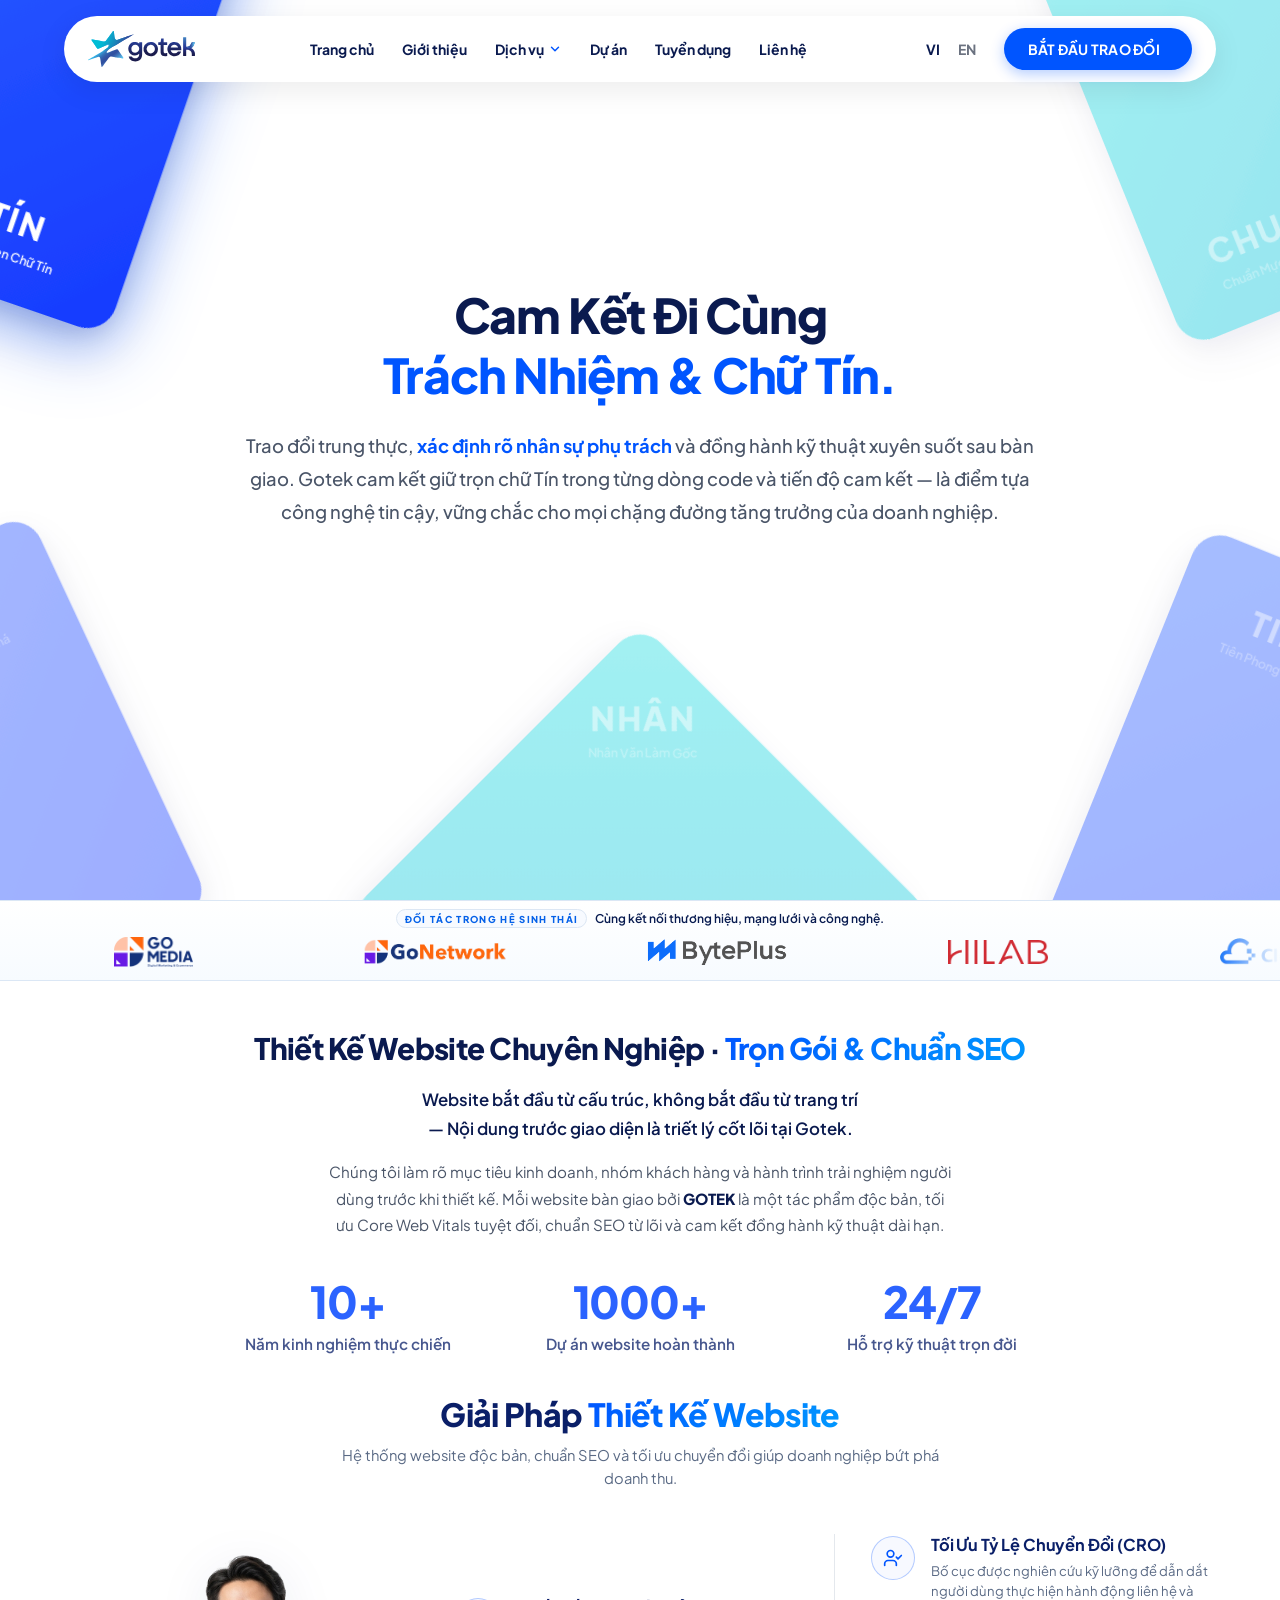
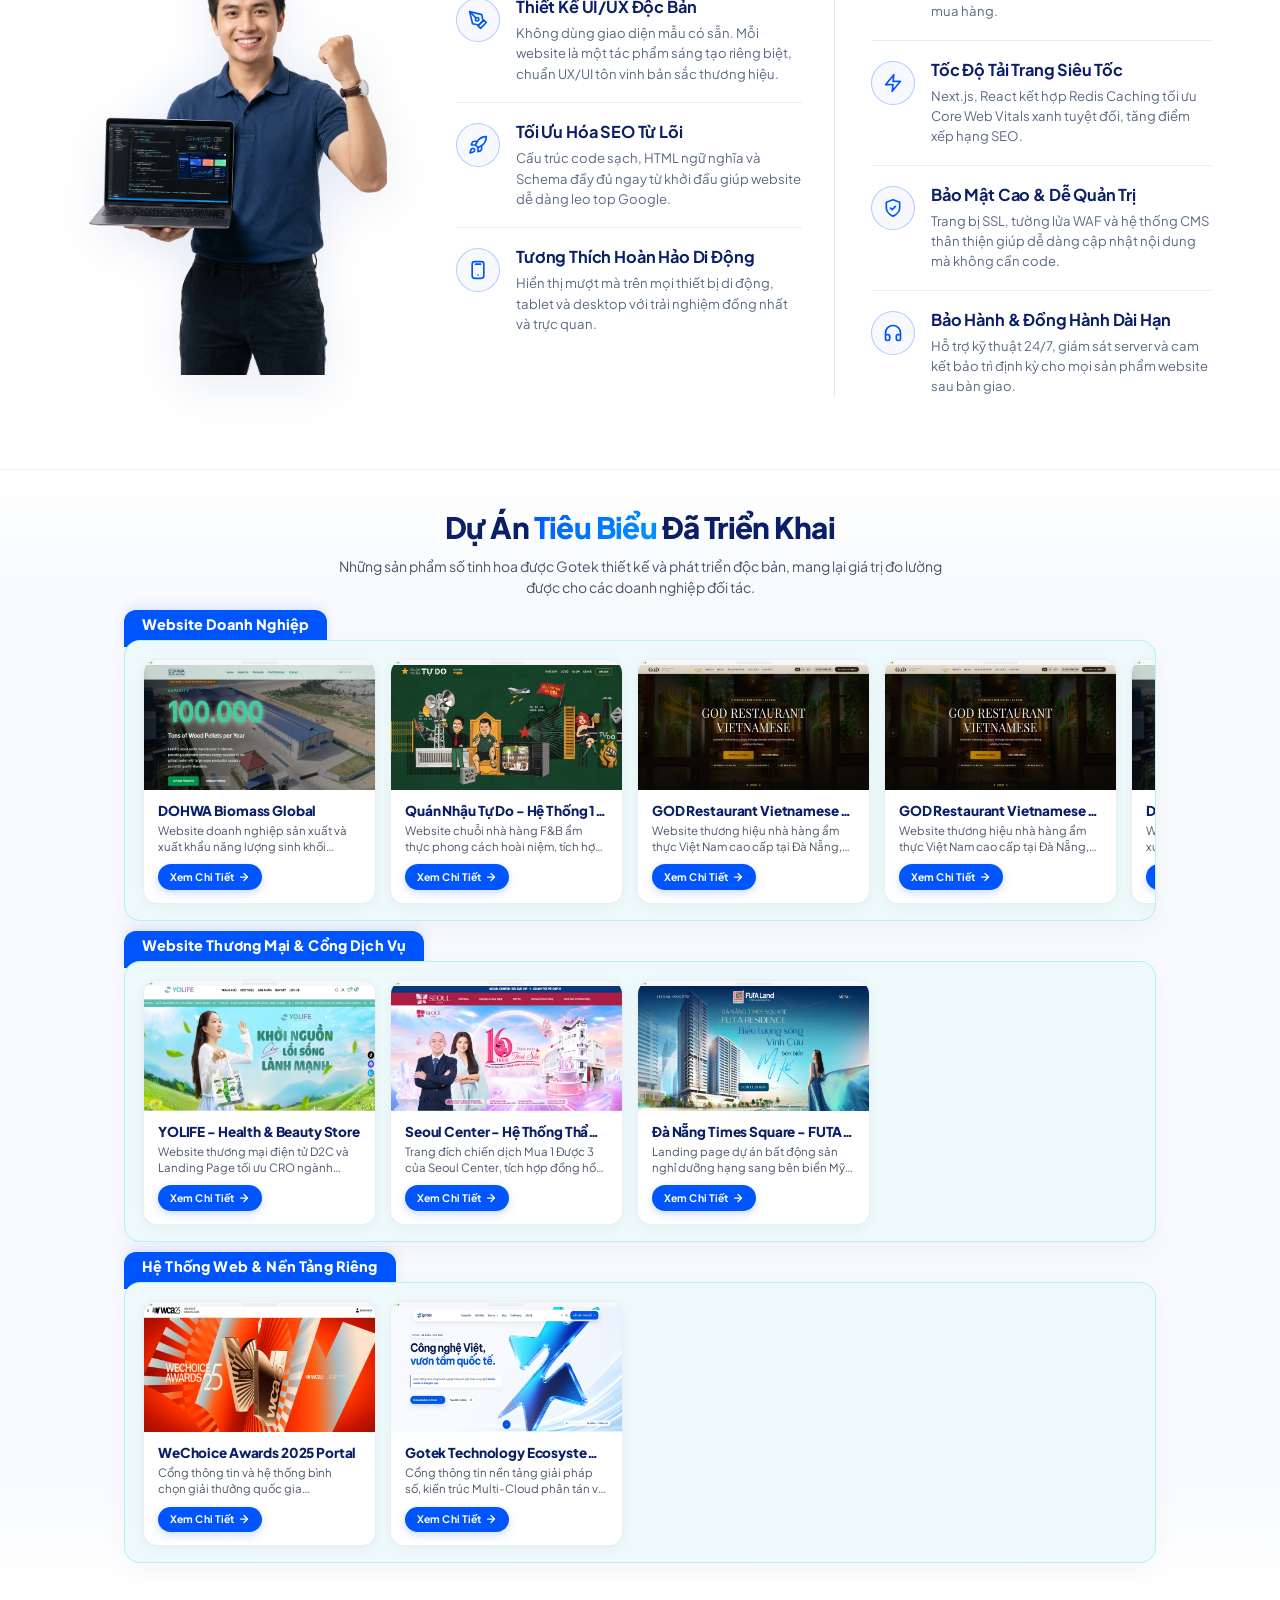
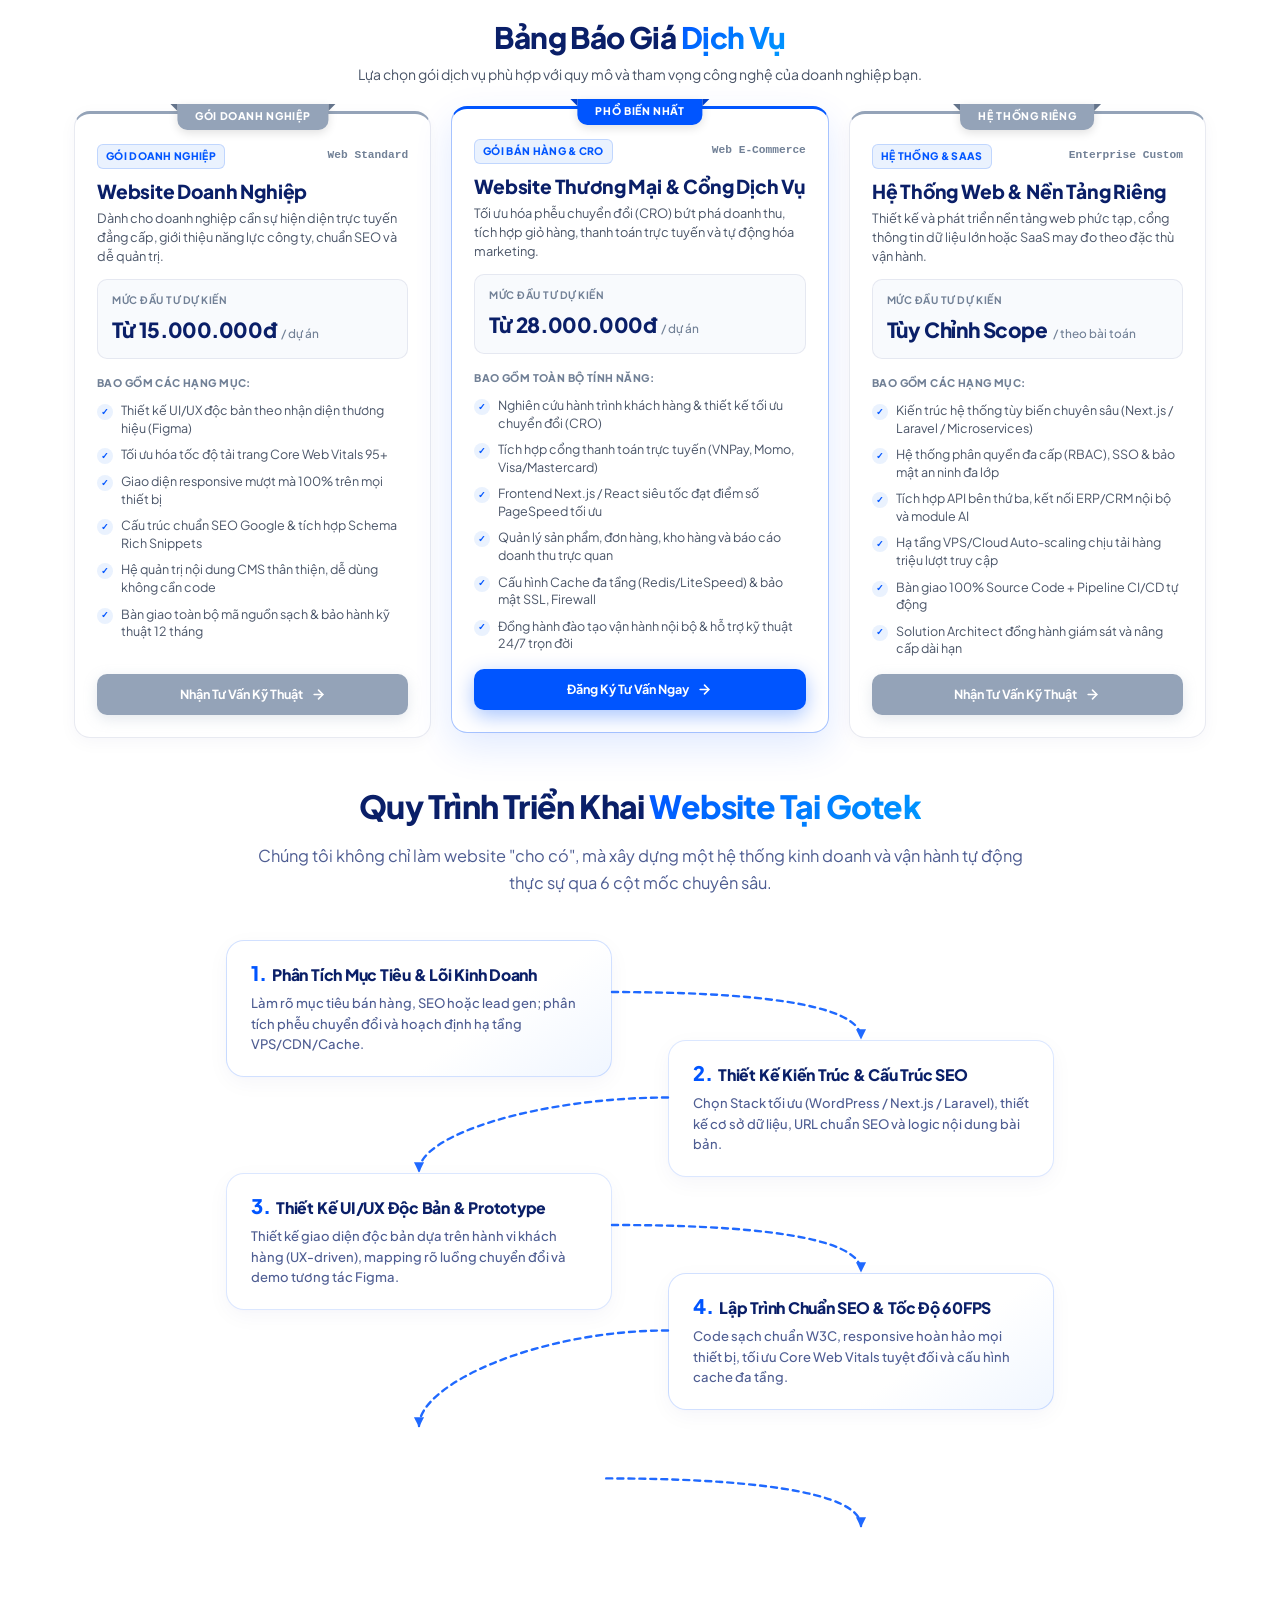
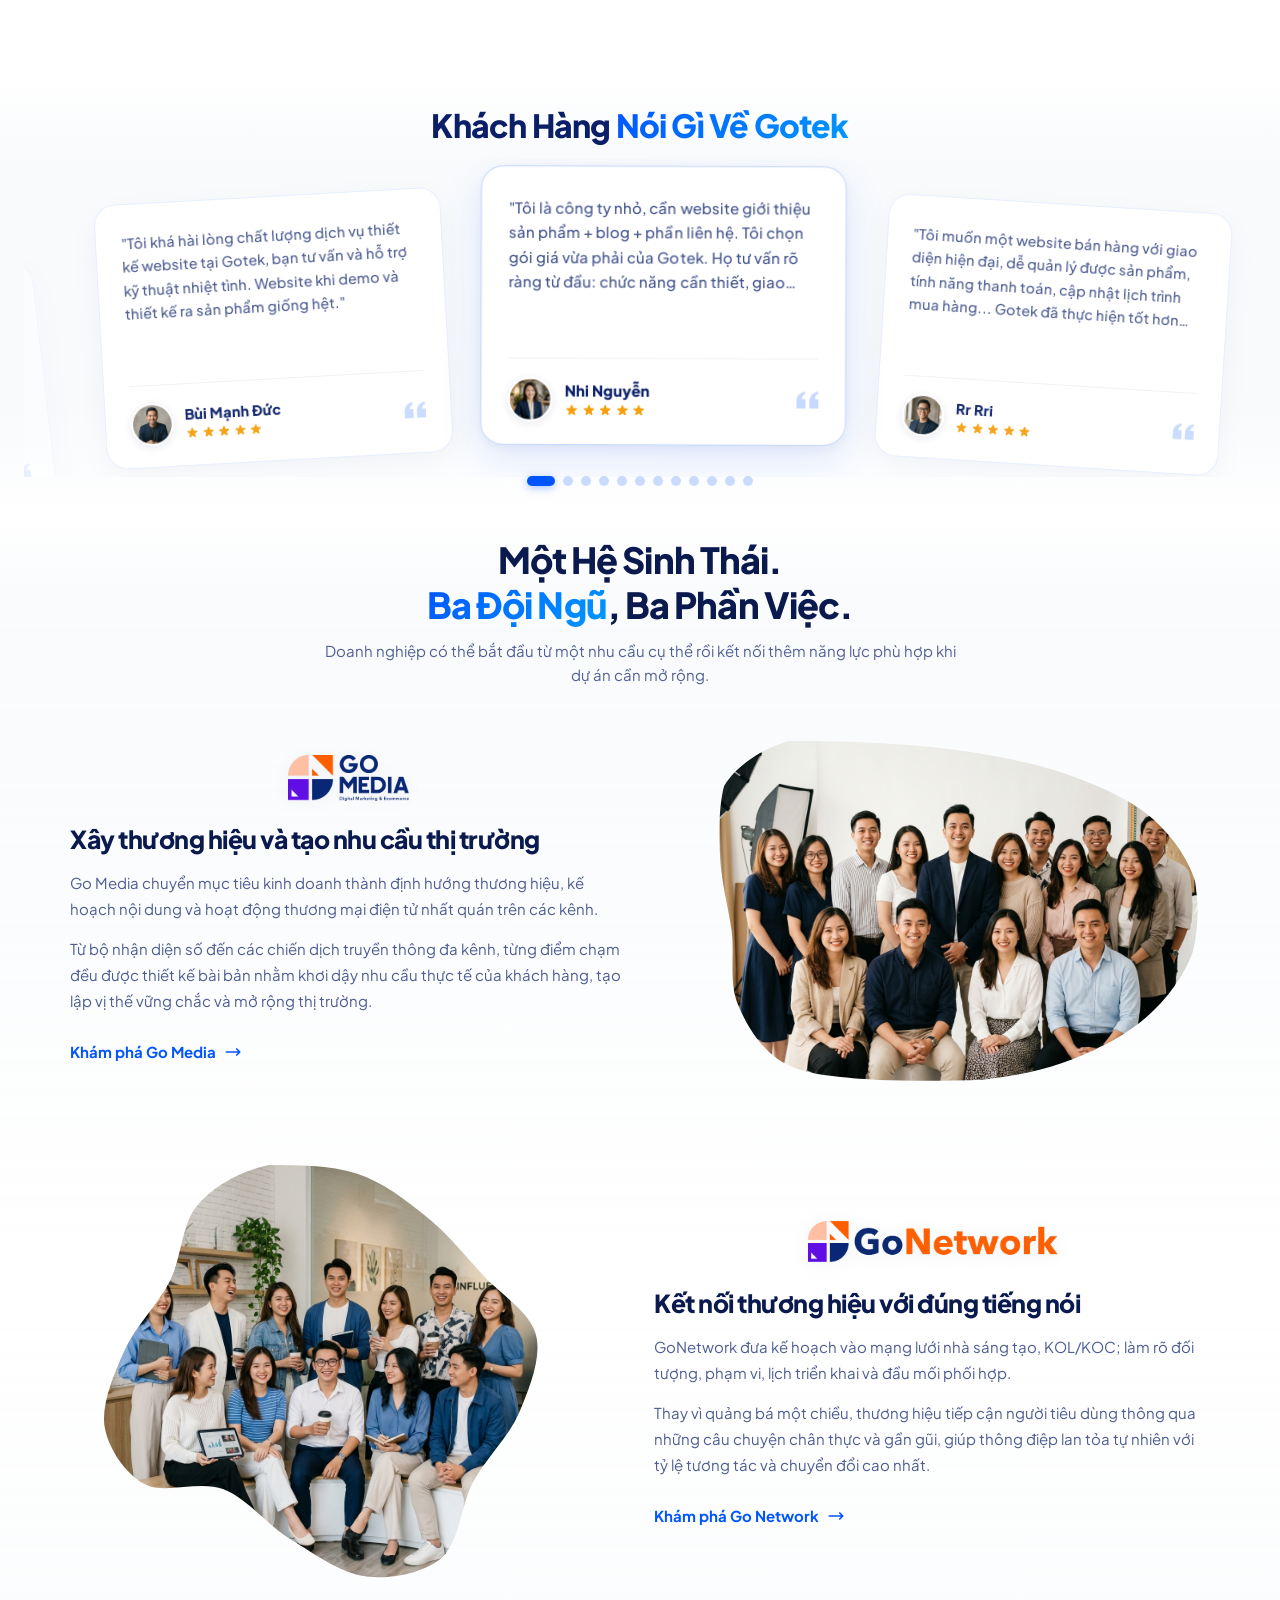
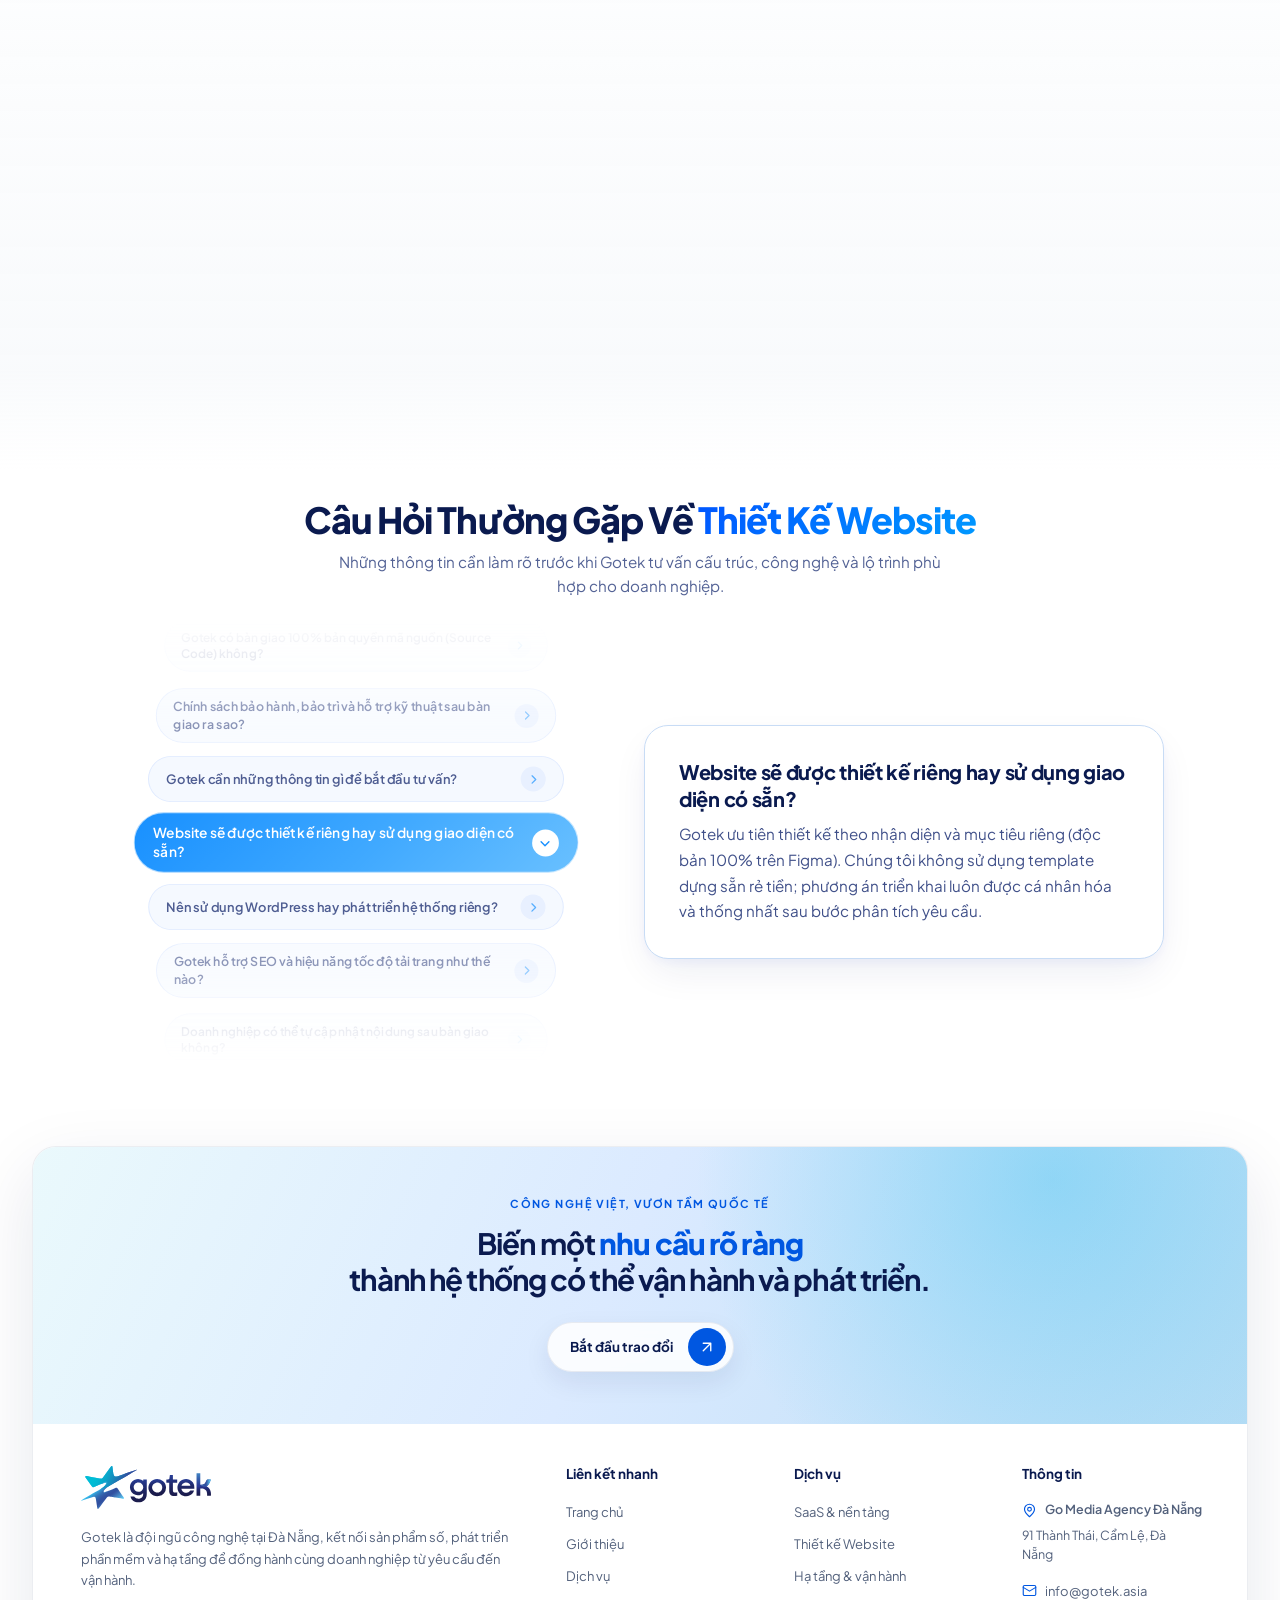
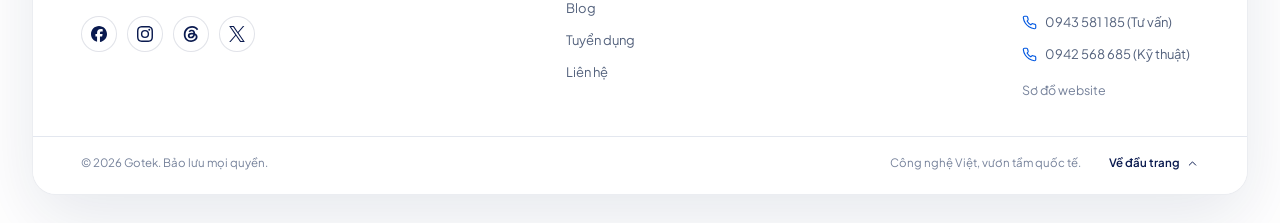
==== index.html @ 7c904921 "Thu hep khoang cach trang giua section About (Metrics) va section Giai phap thiet ke website" ====
<!DOCTYPE html>
<html lang="vi">

<head>
  <meta charset="UTF-8" />
  <meta name="viewport" content="width=device-width, initial-scale=1.0" />
  <title>Thiết kế website chuyên nghiệp, chuẩn SEO | Gotek</title>
  <meta name="description"
    content="Gotek thiết kế website theo mục tiêu kinh doanh, tối ưu trải nghiệm, hiệu năng, SEO và khả năng vận hành lâu dài cho doanh nghiệp." />
  <link rel="icon" type="image/png" href="assets/images/logo.png" />

  <!-- Google Fonts: Plus Jakarta Sans -->
  <link rel="preconnect" href="https://fonts.googleapis.com" />
  <link rel="preconnect" href="https://fonts.gstatic.com" crossorigin />
  <link href="https://fonts.googleapis.com/css2?family=Plus+Jakarta+Sans:wght@300;400;500;600;700;800;900&display=swap"
    rel="stylesheet" />

  <!-- Stylesheets (Pure Vanilla CSS) -->
  <link rel="stylesheet" href="css/style.css?v=84" />
  <link rel="stylesheet" href="css/footer.css?v=22" />

  <!-- GSAP Core (Tương tự landing_page_gotek) -->
  <script src="https://cdnjs.cloudflare.com/ajax/libs/gsap/3.12.5/gsap.min.js"></script>
</head>

<body>

  <!-- =========================================================================
       1. HEADER (FLOATING PILL - LẤY Y NHƯ CỦA LANDING_PAGE_GOTEK)
       ========================================================================= -->
  <header id="main-header"
    class="fixed top-4 left-0 right-0 z-50 flex justify-center w-full px-4 md:px-6 transition-transform duration-500 transform translate-y-0">
    <div
      class="header-pill-inner w-full max-w-6xl bg-white rounded-full shadow-[0_8px_30px_rgb(0,0,0,0.08)] flex justify-between items-center px-4 py-2 md:px-6 md:py-3 border-none">
      <!-- Logo -->
      <a href="#hero" class="header-logo flex items-center z-50 relative shrink-0">
        <img src="./assets/images/gotek-logo-color.svg" alt="Gotek" class="h-7 md:h-9 w-auto object-contain" />
      </a>

      <!-- Desktop Nav -->
      <nav class="header-nav hidden lg:flex items-center gap-5 xl:gap-7 text-sm font-bold text-navy nav-links">
        <a href="#hero" class="text-[#0055FF] transition-colors duration-300 whitespace-nowrap">Trang chủ</a>
        <a href="#about" class="hover:text-[#0055FF] transition-colors duration-300 whitespace-nowrap">Giới thiệu</a>
        <a href="#services"
          class="hover:text-[#0055FF] transition-colors duration-300 inline-flex items-center gap-1 whitespace-nowrap">
          <span>Dịch vụ</span>
          <svg width="14" height="14" viewBox="0 0 24 24" fill="none" stroke="#0055FF" stroke-width="2.5"
            stroke-linecap="round" stroke-linejoin="round" class="shrink-0">
            <polyline points="6 9 12 15 18 9"></polyline>
          </svg>
        </a>
        <a href="#projects" class="hover:text-[#0055FF] transition-colors duration-300 whitespace-nowrap">Dự án</a>
        <a href="#careers" class="hover:text-[#0055FF] transition-colors duration-300 whitespace-nowrap">Tuyển dụng</a>
        <a href="#contact" class="hover:text-[#0055FF] transition-colors duration-300 whitespace-nowrap">Liên hệ</a>
      </nav>

      <!-- Right Actions -->
      <div class="header-actions hidden lg:flex items-center gap-6 shrink-0">
        <!-- Language Switcher -->
        <div class="lang-switcher flex items-center gap-2.5 text-sm font-bold text-gray-500">
          <button class="active text-navy transition-colors hover:text-[#0055FF]">VI</button>
          <button class="hover:text-[#0055FF] transition-colors">EN</button>
        </div>

        <!-- CTA Button -->
        <a href="#contact"
          class="magnetic-btn header-cta-btn flex items-center gap-2 px-6 py-2.5 rounded-full bg-[#0055FF] text-white text-sm font-bold hover:bg-blue-700 transition-all duration-300 shadow-md whitespace-nowrap group">
          BẮT ĐẦU TRAO ĐỔI
          <svg class="w-4 h-4 transform group-hover:-translate-y-0.5 group-hover:translate-x-0.5 transition-transform"
            fill="none" stroke="currentColor" viewBox="0 0 24 24" xmlns="http://www.w3.org/2000/svg">
            <path stroke-linecap="round" stroke-linejoin="round" stroke-width="2.5" d="M5 19L19 5M19 5v10M19 5H9">
            </path>
          </svg>
        </a>
      </div>

      <!-- Mobile Menu Toggle -->
      <button id="mobile-menu-btn"
        class="lg:hidden flex flex-col justify-center items-center w-10 h-10 space-y-1.5 focus:outline-none z-50 relative ml-auto"
        aria-label="Toggle Menu">
        <span class="w-6 h-0.5 bg-navy rounded-full transition-transform duration-300 origin-center"></span>
        <span class="w-6 h-0.5 bg-navy rounded-full transition-opacity duration-300"></span>
        <span class="w-6 h-0.5 bg-navy rounded-full transition-transform duration-300 origin-center"></span>
      </button>
    </div>
  </header>

  <!-- Mobile Menu Overlay (Drawer trượt từ phải sang, phủ lên cả header, chứa logo icon không chữ, VN/EN và CTA cùng hàng chức năng) -->
  <div id="mobile-menu-overlay"
    class="fixed inset-0 bg-navy/30 backdrop-blur-sm z-[99] invisible opacity-0 transition-opacity duration-300">
    <div
      class="mobile-menu-drawer fixed inset-0 sm:left-auto sm:right-0 sm:w-[295px] sm:max-w-[86vw] w-full max-w-full bg-white z-[100] flex flex-col justify-start pt-5 pb-8 px-6 sm:shadow-2xl sm:border-l sm:border-slate-200/60 rounded-none transform translate-x-full">
      <!-- Drawer Top Bar: Logo Gotek Icon + VN/EN Switcher + Close Button -->
      <div
        class="mobile-drawer-header flex items-center justify-between w-full pb-4 mb-5 border-b border-slate-100 shrink-0">
        <!-- Logo Icon (chỉ có biểu tượng ngôi sao Gotek, không có chữ) -->
        <a href="#hero" class="drawer-logo flex items-center shrink-0" aria-label="Gotek Home">
          <img src="./assets/images/logo-icon.png" alt="Gotek" class="h-8 w-auto object-contain" />
        </a>

        <div class="mobile-drawer-actions">
          <!-- Language Switcher: VN / EN -->
          <div class="mobile-lang-switcher flex items-center bg-slate-100 rounded-full p-0.5 text-xs font-bold">
            <button type="button"
              class="lang-btn active px-2.5 py-1 rounded-full bg-[#0055FF] text-white transition-all shadow-xs">VN</button>
            <button type="button"
              class="lang-btn px-2.5 py-1 rounded-full text-navy/70 hover:text-navy transition-all">EN</button>
          </div>

          <!-- Close Button (Chuẩn mẫu: Hình vuông bo góc rounded-lg, nền xanh #0055FF, icon X màu trắng) -->
          <button id="mobile-menu-close" type="button"
            class="w-8 h-8 rounded-lg flex items-center justify-center bg-[#0055FF] text-white hover:bg-[#0043CC] transition-all shadow-xs"
            aria-label="Đóng Menu">
            <svg width="18" height="18" viewBox="0 0 24 24" fill="none" stroke="currentColor" stroke-width="2.5"
              stroke-linecap="round" stroke-linejoin="round">
              <line x1="18" y1="6" x2="6" y2="18"></line>
              <line x1="6" y1="6" x2="18" y2="18"></line>
            </svg>
          </button>
        </div>
      </div>

      <!-- Navigation Links + Bắt Đầu Trao Đổi Ngay trong cùng một dãy chức năng -->
      <nav
        class="flex flex-col gap-4 text-base font-display font-bold text-navy text-left items-start mobile-nav-links w-full">
        <a href="#hero" class="mobile-nav-item active text-[#0055FF]">Trang chủ</a>
        <a href="#about" class="mobile-nav-item">Giới thiệu</a>
        <a href="#services" class="mobile-nav-item">Dịch vụ</a>
        <a href="#projects" class="mobile-nav-item">Dự án</a>
        <a href="#careers" class="mobile-nav-item">Tuyển dụng</a>
        <a href="#contact"
          class="mobile-nav-item mobile-cta-item text-[#0055FF] inline-flex items-center gap-2 group whitespace-nowrap">
          <span>Bắt Đầu Trao Đổi Ngay</span>
          <svg class="shrink-0 transform group-hover:translate-x-1 transition-transform" fill="none"
            stroke="currentColor" viewBox="0 0 24 24" stroke-width="2.5">
            <line x1="5" y1="12" x2="19" y2="12"></line>
            <polyline points="12 5 19 12 12 19"></polyline>
          </svg>
        </a>
      </nav>
    </div>
  </div>

  <main>
    <!-- =========================================================================
         HERO SECTION: 5 GÓC VUÔNG GOTEK FULL MÀN HÌNH (KHÔNG BO VIỀN, KHÔNG BG CHỮ)
         ========================================================================= -->
    <section id="hero" class="hero-five-corners-section">
      <!-- 1. Lớp SVG Nền 5 Góc Vuông Full Màn Hình (preserveAspectRatio="xMidYMid slice" ôm sát 100% mép màn hình) -->
      <div class="hero-five-corners-bg">
        <svg class="hero-svg-desktop" xmlns="http://www.w3.org/2000/svg" viewBox="0 0 1920 1080" width="100%" height="100%"
          preserveAspectRatio="xMidYMid slice">
          <defs>
            <filter id="shadow-solid" x="-30%" y="-30%" width="160%" height="160%">
              <feDropShadow dx="0" dy="20" stdDeviation="28" flood-color="#0A1F68" flood-opacity="0.12" />
              <feDropShadow dx="0" dy="8" stdDeviation="12" flood-color="#0A1F68" flood-opacity="0.08" />
            </filter>

            <linearGradient id="solid-royal" x1="0" y1="0" x2="1" y2="1">
              <stop offset="0%" stop-color="#2B63FF" />
              <stop offset="100%" stop-color="#173BFF" />
            </linearGradient>

            <linearGradient id="solid-cyan" x1="0" y1="0" x2="1" y2="1">
              <stop offset="0%" stop-color="#22DDE0" />
              <stop offset="100%" stop-color="#00B4D8" />
            </linearGradient>
          </defs>

          <style>
            .bold-title {
              font-family: 'Plus Jakarta Sans', system-ui, sans-serif;
              font-size: 40px;
              font-weight: 800;
              fill: #FFFFFF;
              fill-opacity: 0.50;
              letter-spacing: 0.06em;
            }

            .bold-desc {
              font-family: 'Plus Jakarta Sans', system-ui, sans-serif;
              font-size: 15px;
              font-weight: 600;
              fill: #FFFFFF;
              fill-opacity: 0.35;
            }
          </style>

          <!-- Nền trắng tinh khôi -->
          <rect width="1920" height="1080" fill="#FFFFFF" />

          <!-- 1. GÓC TRÊN TRÁI: TÍN (Gotek Royal Blue) -->
          <g id="wrap-tin" class="hero-svg-corner" data-corner="tin" role="button" tabindex="0" aria-label="Giá trị cốt lõi: Tín">
            <g transform="translate(-140, -160) rotate(19, 360, 360)" filter="url(#shadow-solid)">
              <rect width="520" height="520" rx="36" fill="url(#solid-royal)" />
              <text x="375" y="440" text-anchor="middle" class="bold-title">TÍN</text>
              <text x="375" y="472" text-anchor="middle" class="bold-desc">Trọn Vẹn Chữ Tín</text>
            </g>
          </g>

          <!-- 2. GÓC TRÊN PHẢI: CHUẨN (Gotek Tech Cyan) -->
          <g id="wrap-chuan" class="hero-svg-corner" data-corner="chuan" role="button" tabindex="0" aria-label="Giá trị cốt lõi: Chuẩn">
            <g transform="translate(1500, -180) rotate(-22, 260, 260)" filter="url(#shadow-solid)">
              <rect width="520" height="520" rx="36" fill="url(#solid-cyan)" />
              <text x="145" y="440" text-anchor="middle" class="bold-title">CHUẨN</text>
              <text x="145" y="472" text-anchor="middle" class="bold-desc">Chuẩn Mực Bền Vững</text>
            </g>
          </g>

          <!-- 3. GÓC DƯỚI PHẢI: TIÊN (Gotek Royal Blue) -->
          <g id="wrap-tien" class="hero-svg-corner" data-corner="tien" role="button" tabindex="0" aria-label="Giá trị cốt lõi: Tiên">
            <g transform="translate(1520, 710) rotate(22, 260, 260)" filter="url(#shadow-solid)">
              <rect width="520" height="520" rx="36" fill="url(#solid-royal)" />
              <text x="145" y="100" text-anchor="middle" class="bold-title">TIÊN</text>
              <text x="145" y="132" text-anchor="middle" class="bold-desc">Tiên Phong Giải Pháp</text>
            </g>
          </g>

          <!-- 4. DƯỚI GIỮA: NHÂN (Gotek Tech Cyan) -->
          <g id="wrap-nhan" class="hero-svg-corner" data-corner="nhan" role="button" tabindex="0" aria-label="Giá trị cốt lõi: Nhân">
            <g transform="translate(710, 850) rotate(45, 250, 250)" filter="url(#shadow-solid)">
              <rect width="500" height="500" rx="36" fill="url(#solid-cyan)" />
              <text x="95" y="90" text-anchor="middle" class="bold-title" transform="rotate(-45, 95, 90)">NHÂN</text>
              <text x="95" y="122" text-anchor="middle" class="bold-desc" transform="rotate(-45, 95, 90)">Nhân Văn Làm
                Gốc</text>
            </g>
          </g>

          <!-- 5. GỐC DƯỚI TRÁI: TỐC (Gotek Royal Blue) -->
          <g id="wrap-toc" class="hero-svg-corner" data-corner="toc" role="button" tabindex="0" aria-label="Giá trị cốt lõi: Tốc">
            <g transform="translate(-160, 700) rotate(-25, 260, 260)" filter="url(#shadow-solid)">
              <rect width="520" height="520" rx="36" fill="url(#solid-royal)" />
              <text x="375" y="100" text-anchor="middle" class="bold-title">TỐC</text>
              <text x="375" y="132" text-anchor="middle" class="bold-desc">Tốc Độ &amp; Bứt Phá</text>
            </g>
          </g>
        </svg>

        <!-- 5 THẺ GÓC GOTEK CHO GIAO DIỆN ĐIỆN THOẠI & IPAD (< 1024px) -->
        <div class="hero-cards-responsive" aria-label="5 Trụ cột Gotek">
          <!-- 1. Góc Trên Trái: TÍN (Gotek Royal Blue) -->
          <div class="hero-rcard hero-rcard-tin" data-corner="tin" role="button" tabindex="0" aria-label="Trụ cột Tín">
            <div class="hero-rcard-content">
              <span class="hero-rcard-title">TÍN</span>
              <span class="hero-rcard-desc">Trọn Vẹn Chữ Tín</span>
            </div>
          </div>

          <!-- 2. Góc Trên Phải: CHUẨN (Gotek Tech Cyan) -->
          <div class="hero-rcard hero-rcard-chuan" data-corner="chuan" role="button" tabindex="0" aria-label="Trụ cột Chuẩn">
            <div class="hero-rcard-content">
              <span class="hero-rcard-title">CHUẨN</span>
              <span class="hero-rcard-desc">Chuẩn Mực Bền Vững</span>
            </div>
          </div>

          <!-- 3. Góc Dưới Trái: TỐC (Gotek Royal Blue) -->
          <div class="hero-rcard hero-rcard-toc" data-corner="toc" role="button" tabindex="0" aria-label="Trụ cột Tốc">
            <div class="hero-rcard-content">
              <span class="hero-rcard-title">TỐC</span>
              <span class="hero-rcard-desc">Tốc Độ &amp; Bứt Phá</span>
            </div>
          </div>

          <!-- 4. Góc Dưới Phải: TIÊN (Gotek Royal Blue) -->
          <div class="hero-rcard hero-rcard-tien" data-corner="tien" role="button" tabindex="0" aria-label="Trụ cột Tiên">
            <div class="hero-rcard-content">
              <span class="hero-rcard-title">TIÊN</span>
              <span class="hero-rcard-desc">Tiên Phong Giải Pháp</span>
            </div>
          </div>

          <!-- 5. Dưới Giữa: NHÂN (Gotek Tech Cyan) -->
          <div class="hero-rcard hero-rcard-nhan" data-corner="nhan" role="button" tabindex="0" aria-label="Trụ cột Nhân">
            <div class="hero-rcard-content">
              <span class="hero-rcard-title">NHÂN</span>
              <span class="hero-rcard-desc">Nhân Văn Làm Gốc</span>
            </div>
          </div>
        </div>
      </div>

      <!-- 2. Lớp Phủ Trắng Mờ Nhẹ Tinh Tế -->
      <div class="hero-five-corners-overlay"></div>

      <!-- 2.5 Ảnh Nền Mờ Đội Ngũ Nhân Viên Gotek & Logo Trên Tường Nằm Phía Sau Chữ -->
      <div class="hero-team-backdrop" aria-hidden="true">
        <img src="./assets/images/team/gotek-team-hero.jpg" alt="Đội ngũ kỹ sư nhân viên Gotek và logo trên tường" class="hero-team-img" />
      </div>

      <!-- 2.7 Logo Gotek Mờ (Chỉ Biểu Tượng Ngôi Sao) & Hào Quang Xanh Tròn Tỏa Dần Từ Trung Tâm Ra -->
      <div class="hero-watermark-center" aria-hidden="true">
        <div class="hero-watermark-glow"></div>
        <img src="./assets/images/logo-icon.png" alt="" class="hero-watermark-logo" />
      </div>

      <!-- 3. Nội Dung Tinh Gọn Ở Giữa - Bỏ Hoàn Toàn Background Của Chữ -->
      <div class="hero-clean-content">
        <div class="hero-text-anim-wrap" id="heroTextAnimWrap">
          <h1 class="hero-clean-title" id="heroTitle">
            Kiến Tạo Nền Tảng Số, <br />
            <span class="hero-clean-highlight">Hiệu Quả Tối Đa &amp; Chuẩn Bền Vững.</span>
          </h1>
          <p class="hero-clean-desc" id="heroDesc">
            Gotek đồng hành cùng doanh nghiệp kiến tạo website độc bản, phát triển ứng dụng di động và hệ thống SaaS chịu
            tải cao — cam kết <strong class="text-blue-accent">mượt mà 60FPS</strong>, bảo mật tuyệt đối và thúc đẩy
            chuyển đổi thực chất.
          </p>
        </div>
      </div>
    </section>

    <!-- =========================================================================
         HOME PARTNERS: ĐỐI TÁC TRONG HỆ SINH THÁI (100% CHUẨN GOTEK.ASIA)
         ========================================================================= -->
    <section class="home-partners" aria-labelledby="home-partners-title">
      <div class="home-partners__heading page-shell">
        <p>ĐỐI TÁC TRONG HỆ SINH THÁI</p>
        <h2 id="home-partners-title">Cùng kết nối thương hiệu, mạng lưới và công&nbsp;nghệ.</h2>
      </div>
      <div class="home-partners__viewport" aria-label="Danh sách đối tác Gotek">
        <div class="home-partners__track">
          <!-- Nhóm 1 -->
          <div class="home-partners__group">
            <article class="home-partner-card home-partner-card--gomedia">
              <img src="./assets/images/partners/partner-go-media.png" alt="Go Media" width="2560" height="973" loading="lazy" decoding="async">
            </article>
            <article class="home-partner-card home-partner-card--gonetwork">
              <img src="./assets/images/partners/partner-gonetwork.png" alt="GoNetwork" width="694" height="125" loading="lazy" decoding="async">
            </article>
            <article class="home-partner-card home-partner-card--byteplus">
              <img src="./assets/images/partners/partner-byteplus.png" alt="BytePlus" width="1200" height="1200" loading="lazy" decoding="async">
            </article>
            <article class="home-partner-card home-partner-card--trilab">
              <img src="./assets/images/partners/partner-trilab.png" alt="HILAB" width="117" height="28" loading="lazy" decoding="async">
            </article>
            <article class="home-partner-card home-partner-card--cloudfly">
              <img src="./assets/images/partners/partner-cloudfly.png" alt="CloudFly" width="256" height="60" loading="lazy" decoding="async">
            </article>
          </div>

          <!-- Nhóm 2 (Nhân đôi để vòng lặp liên tục) -->
          <div class="home-partners__group" aria-hidden="true">
            <article class="home-partner-card home-partner-card--gomedia">
              <img src="./assets/images/partners/partner-go-media.png" alt="" width="2560" height="973" loading="lazy" decoding="async">
            </article>
            <article class="home-partner-card home-partner-card--gonetwork">
              <img src="./assets/images/partners/partner-gonetwork.png" alt="" width="694" height="125" loading="lazy" decoding="async">
            </article>
            <article class="home-partner-card home-partner-card--byteplus">
              <img src="./assets/images/partners/partner-byteplus.png" alt="" width="1200" height="1200" loading="lazy" decoding="async">
            </article>
            <article class="home-partner-card home-partner-card--trilab">
              <img src="./assets/images/partners/partner-trilab.png" alt="" width="117" height="28" loading="lazy" decoding="async">
            </article>
            <article class="home-partner-card home-partner-card--cloudfly">
              <img src="./assets/images/partners/partner-cloudfly.png" alt="" width="256" height="60" loading="lazy" decoding="async">
            </article>
          </div>

          <!-- Nhóm 3 (Nhân 3 để lặp hoàn toàn mượt mà) -->
          <div class="home-partners__group" aria-hidden="true">
            <article class="home-partner-card home-partner-card--gomedia">
              <img src="./assets/images/partners/partner-go-media.png" alt="" width="2560" height="973" loading="lazy" decoding="async">
            </article>
            <article class="home-partner-card home-partner-card--gonetwork">
              <img src="./assets/images/partners/partner-gonetwork.png" alt="" width="694" height="125" loading="lazy" decoding="async">
            </article>
            <article class="home-partner-card home-partner-card--byteplus">
              <img src="./assets/images/partners/partner-byteplus.png" alt="" width="1200" height="1200" loading="lazy" decoding="async">
            </article>
            <article class="home-partner-card home-partner-card--trilab">
              <img src="./assets/images/partners/partner-trilab.png" alt="" width="117" height="28" loading="lazy" decoding="async">
            </article>
            <article class="home-partner-card home-partner-card--cloudfly">
              <img src="./assets/images/partners/partner-cloudfly.png" alt="" width="256" height="60" loading="lazy" decoding="async">
            </article>
          </div>
        </div>
      </div>
    </section>

    <!-- =========================================================================
         2. SECTION GIỚI THIỆU: ĐỐI TÁC CÔNG NGHỆ & PHẦN MỀM CHUYÊN NGHIỆP
         (Chuẩn mẫu người dùng yêu cầu: Bỏ 2 nút bấm, dải 6 số liệu thống kê)
         ========================================================================= -->
    <section id="about" class="about-partner-section">
      <div class="about-partner-inner">
        <!-- Tiêu đề chính -->
        <h2 class="partner-title">
          Thiết Kế Website Chuyên Nghiệp · <span class="text-brand-gradient">Trọn Gói &amp; Chuẩn SEO</span>
        </h2>

        <!-- Khung chứa văn bản giới thiệu -->
        <div class="partner-text-block">
          <!-- Đoạn mô tả 1 -->
          <p class="partner-lead">
            Website bắt đầu từ cấu trúc, không bắt đầu từ trang trí — Nội dung trước giao diện là triết lý cốt lõi tại Gotek.
          </p>

          <!-- Đoạn mô tả 2 -->
          <p class="partner-desc">
            Chúng tôi làm rõ mục tiêu kinh doanh, nhóm khách hàng và hành trình trải nghiệm người dùng trước khi thiết kế. Mỗi website bàn giao bởi <strong>GOTEK</strong> là một tác phẩm độc bản, tối ưu Core Web Vitals tuyệt đối, chuẩn SEO từ lõi và cam kết đồng hành kỹ thuật dài hạn.
          </p>
        </div>

        <!-- Dải 3 số liệu thống kê then chốt -->
        <div class="partner-metrics-strip">
          <div class="metric-cell">
            <div class="metric-number">10+</div>
            <div class="metric-label">Năm kinh nghiệm <br class="metric-br-mobile" />thực chiến</div>
          </div>
          <div class="metric-cell">
            <div class="metric-number">1000+</div>
            <div class="metric-label">Dự án website <br class="metric-br-mobile" />hoàn thành</div>
          </div>
          <div class="metric-cell">
            <div class="metric-number">24/7</div>
            <div class="metric-label">Hỗ trợ kỹ thuật <br class="metric-br-mobile" />trọn đời</div>
          </div>
        </div>
      </div>
    </section>

    <!-- =========================================================================
         3. SECTION GIẢI PHÁP CHUYÊN SÂU (BENTO GRID SOLUTIONS)
         - Phong cách Clean B2B Minimalist kết hợp Modern AI & SaaS
         - Không số theo yêu cầu người dùng, màu chữ chuẩn thương hiệu Gotek (Navy + Royal Blue)
         ========================================================================= -->
    <section id="services" class="why-choose-section">
      <div class="why-choose-wrapper">
        
        <!-- Header Section: Tiêu đề + Phụ đề -->
        <div class="solutions-header">
          <h2 class="solutions-title">
            Giải Pháp <span class="text-brand-gradient">Thiết Kế Website</span>
          </h2>
          <p class="solutions-lead">
            Hệ thống website độc bản, chuẩn SEO và tối ưu chuyển đổi giúp doanh nghiệp bứt phá doanh thu.
          </p>
        </div>

        <div class="why-choose-container">
          <!-- Cột Trái: Ảnh nhân vật kỹ sư Gotek (Đã bỏ toàn bộ chữ theo yêu cầu) -->
          <div class="why-choose-left-image">
            <img src="./assets/images/banners/hero-engineer-nobg.png" alt="Kỹ sư công nghệ Gotek" class="why-choose-character-img">
          </div>

          <!-- Cột Phải: Lưới 2 cột giải pháp với khoảng cách đồng đều như Hình 4 -->
          <div class="why-choose-grid">
          
          <!-- Cột 1: UI/UX Độc Bản, Tối Ưu SEO Từ Lõi, Tương Thích Di Động -->
          <div class="why-feature-col">
            
            <!-- Item 1: Thiết Kế UI/UX Độc Bản -->
            <div class="why-feature-item">
              <div class="why-feature-icon">
                <svg viewBox="0 0 24 24" fill="none" stroke="currentColor" stroke-width="2" stroke-linecap="round" stroke-linejoin="round">
                  <path d="m12 19 7-7 3 3-7 7-3-3z"/>
                  <path d="m18 13-1.5-7.5L2 2l3.5 14.5L13 18l5-5z"/>
                  <path d="m2 2 7.586 7.586"/>
                  <circle cx="11" cy="11" r="2"/>
                </svg>
              </div>
              <div class="why-feature-content">
                <h3 class="why-feature-title">Thiết Kế UI/UX Độc Bản</h3>
                <p class="why-feature-desc">Không dùng giao diện mẫu có sẵn. Mỗi website là một tác phẩm sáng tạo riêng biệt, chuẩn UX/UI tôn vinh bản sắc thương hiệu.</p>
              </div>
            </div>

            <!-- Item 2: Tối Ưu Hóa SEO Từ Lõi -->
            <div class="why-feature-item">
              <div class="why-feature-icon">
                <svg viewBox="0 0 24 24" fill="none" stroke="currentColor" stroke-width="2" stroke-linecap="round" stroke-linejoin="round">
                  <path d="M4.5 16.5c-1.5 1.26-2 5-2 5s3.74-.5 5-2c.71-.84.7-2.13-.09-2.91a2.18 2.18 0 0 0-2.91-.09z"/>
                  <path d="m12 15-3-3a22 22 0 0 1 2-3.95A12.88 12.88 0 0 1 22 2c0 2.72-.78 7.5-6 11a22.35 22.35 0 0 1-4 2z"/>
                  <path d="M9 12H4s.55-3.03 2-4c1.62-1.08 5 0 5 0"/>
                  <path d="M12 15v5s3.03-.55 4-2c1.08-1.62 0-5 0-5"/>
                </svg>
              </div>
              <div class="why-feature-content">
                <h3 class="why-feature-title">Tối Ưu Hóa SEO Từ Lõi</h3>
                <p class="why-feature-desc">Cấu trúc code sạch, HTML ngữ nghĩa và Schema đầy đủ ngay từ khởi đầu giúp website dễ dàng leo top Google.</p>
              </div>
            </div>

            <!-- Item 3: Tương Thích Hoàn Hảo Di Động -->
            <div class="why-feature-item">
              <div class="why-feature-icon">
                <svg viewBox="0 0 24 24" fill="none" stroke="currentColor" stroke-width="2" stroke-linecap="round" stroke-linejoin="round">
                  <rect width="14" height="20" x="5" y="2" rx="3" ry="3"/>
                  <path d="M12 18h.01"/>
                  <path d="M9 5h6"/>
                </svg>
              </div>
              <div class="why-feature-content">
                <h3 class="why-feature-title">Tương Thích Hoàn Hảo Di Động</h3>
                <p class="why-feature-desc">Hiển thị mượt mà trên mọi thiết bị di động, tablet và desktop với trải nghiệm đồng nhất và trực quan.</p>
              </div>
            </div>

          </div>

          <!-- Cột 2 (Vách ngăn dọc hairline): CRO, Tốc Độ Siêu Tốc, Bảo Mật, Hỗ Trợ 24/7 -->
          <div class="why-feature-col why-feature-col--bordered">
            
            <!-- Item 4: Tối Ưu Tỷ Lệ Chuyển Đổi (CRO) -->
            <div class="why-feature-item">
              <div class="why-feature-icon">
                <svg viewBox="0 0 24 24" fill="none" stroke="currentColor" stroke-width="2" stroke-linecap="round" stroke-linejoin="round">
                  <path d="M16 21v-2a4 4 0 0 0-4-4H6a4 4 0 0 0-4 4v2"/>
                  <circle cx="9" cy="7" r="4"/>
                  <polyline points="16 11 18 13 22 9"/>
                </svg>
              </div>
              <div class="why-feature-content">
                <h3 class="why-feature-title">Tối Ưu Tỷ Lệ Chuyển Đổi (CRO)</h3>
                <p class="why-feature-desc">Bố cục được nghiên cứu kỹ lưỡng để dẫn dắt người dùng thực hiện hành động liên hệ và mua hàng.</p>
              </div>
            </div>

            <!-- Item 5: Tốc Độ Tải Trang Siêu Tốc -->
            <div class="why-feature-item">
              <div class="why-feature-icon">
                <svg viewBox="0 0 24 24" fill="none" stroke="currentColor" stroke-width="2" stroke-linecap="round" stroke-linejoin="round">
                  <polygon points="13 2 3 14 12 14 11 22 21 10 12 10 13 2"/>
                </svg>
              </div>
              <div class="why-feature-content">
                <h3 class="why-feature-title">Tốc Độ Tải Trang Siêu Tốc</h3>
                <p class="why-feature-desc">Next.js, React kết hợp Redis Caching tối ưu Core Web Vitals xanh tuyệt đối, tăng điểm xếp hạng SEO.</p>
              </div>
            </div>

            <!-- Item 6: Bảo Mật Cao & Dễ Quản Trị -->
            <div class="why-feature-item">
              <div class="why-feature-icon">
                <svg viewBox="0 0 24 24" fill="none" stroke="currentColor" stroke-width="2" stroke-linecap="round" stroke-linejoin="round">
                  <path d="M12 22s8-4 8-10V5l-8-3-8 3v7c0 6 8 10 8 10"/>
                  <path d="m9 12 2 2 4-4"/>
                </svg>
              </div>
              <div class="why-feature-content">
                <h3 class="why-feature-title">Bảo Mật Cao &amp; Dễ Quản Trị</h3>
                <p class="why-feature-desc">Trang bị SSL, tường lửa WAF và hệ thống CMS thân thiện giúp dễ dàng cập nhật nội dung mà không cần code.</p>
              </div>
            </div>

            <!-- Item 7: Bảo Hành & Đồng Hành Dài Hạn -->
            <div class="why-feature-item">
              <div class="why-feature-icon">
                <svg viewBox="0 0 24 24" fill="none" stroke="currentColor" stroke-width="2" stroke-linecap="round" stroke-linejoin="round">
                  <path d="M3 14h3a2 2 0 0 1 2 2v3a2 2 0 0 1-2 2H5a2 2 0 0 1-2-2v-7a9 9 0 0 1 18 0v7a2 2 0 0 1-2 2h-1a2 2 0 0 1-2-2v-3a2 2 0 0 1 2-2h3"/>
                </svg>
              </div>
              <div class="why-feature-content">
                <h3 class="why-feature-title">Bảo Hành &amp; Đồng Hành Dài Hạn</h3>
                <p class="why-feature-desc">Hỗ trợ kỹ thuật 24/7, giám sát server và cam kết bảo trì định kỳ cho mọi sản phẩm website sau bàn giao.</p>
              </div>
            </div>

          </div>

        </div>

      </div>
    </div>
  </section>

    <!-- =========================================================================
         4. SECTION DỰ ÁN TIÊU BIỂU (2 CỘT: TRÊN ẢNH, DƯỚI LÀ LOẠI + NAME, DƯỚI NỮA LÀ MÔ TẢ)
         ========================================================================= -->
    <section id="projects" class="featured-projects-section">
      <div class="projects-container">

        <!-- Header Section -->
        <div class="projects-header">
          <h2 class="projects-title">
            <span class="projects-title-main">Dự Án <span class="text-brand-gradient">Tiêu Biểu</span></span>
            <span class="projects-title-sub">Đã Triển Khai</span>
          </h2>
          <p class="projects-lead">
            Những sản phẩm số tinh hoa được Gotek thiết kế và phát triển độc bản, mang lại giá trị đo lường được cho các
            doanh nghiệp đối tác.
          </p>
        </div>

        <div class="project-3-saas-web-hatang" id="projectsContainer">
          <!-- Các nhóm dự án được nạp và render tự động từ các tệp JSON độc lập bởi JavaScript -->
        </div>
    </section>

    <!-- =========================================================================
         5. SECTION BẢNG BÁO GIÁ DỊCH VỤ (PRICING SECTION)
         - Chuẩn mẫu ảnh 1 & 2: 3 thẻ (Web Standard, Enterprise SaaS, Scale & Support)
         - Viền ruy-băng gấp nếp 3D trên viền
         - 2 thẻ cạnh khi chưa hover: viền và ruy-băng xám (#94A3B8); khi hover: chuyển xanh công ty Gotek (#0055FF)
         - Thẻ giữa: Luôn nổi bật màu xanh Gotek & nền Deep Navy
         - Không bị ngắt xuống dòng giữa chừng
         ========================================================================= -->
    <section id="pricing" class="pricing-section">
      <div class="pricing-container">

        <!-- Header -->
        <div class="pricing-header">
          <h2 class="pricing-title">
            Bảng Báo Giá <span class="text-brand-gradient">Dịch Vụ</span>
          </h2>
          <p class="pricing-lead">
            Lựa chọn gói dịch vụ phù hợp với quy mô và tham vọng công nghệ của doanh nghiệp bạn.
          </p>
        </div>

        <!-- Lưới Thẻ Báo Giá (Render động từ data/pricing.json qua JavaScript) -->
        <div class="pricing-grid" id="pricingGrid">
          <!-- Nội dung các gói dịch vụ được nạp tự động bằng JavaScript -->
        </div>
      </div>
    </section>

    <!-- =========================================================================
         6. SECTION QUY TRÌNH THỰC THI (STAGGERED STAIRCASE FLOW - 6 BƯỚC AGILE)
         ========================================================================= -->
    <section id="process" class="process-section">
      <div class="process-container">

        <!-- Section Header -->
        <div class="process-section-header">
          <h2 class="process-main-title">
            <span class="process-title-main">Quy Trình Triển Khai</span>
            <span class="process-title-sub text-brand-gradient">Website Tại Gotek</span>
          </h2>
          <p class="process-main-desc">
            Chúng tôi không chỉ làm website "cho có", mà xây dựng một hệ thống kinh doanh và vận hành tự động thực sự qua 6 cột mốc chuyên sâu.
          </p>
        </div>

        <!-- Khung Quy Trình Bậc Thang Zigzag -->
        <div class="staircase-process-wrap" id="staircaseWrap">

          <!-- Canvas SVG chứa các đường nét đứt mượt mà cắm vào giữa đỉnh thẻ (đứng im) -->
          <svg id="staircaseSvg" class="staircase-svg-canvas" xmlns="http://www.w3.org/2000/svg">
            <defs id="staircaseDefs">
              <!-- Mũi tên xanh sáng Gotek chỉ thẳng đứng xuống (↓) vào đúng giữa đỉnh thẻ -->
              <marker id="arrowhead" viewBox="0 0 10 10" refX="7" refY="5" markerWidth="6" markerHeight="6"
                orient="auto">
                <path d="M 1 1.5 L 8 5 L 1 8.5 z" fill="#0055FF" />
              </marker>
            </defs>
            <g id="staircasePathGroup"></g>
          </svg>

          <!-- Lưới các bước quy trình bậc thang -->
          <div class="staircase-grid">

            <!-- CỘT TRÁI: Bước 1, Bước 3, Bước 5 -->
            <div class="staircase-col">
              <!-- BƯỚC 1 -->
              <div class="step-card tone-azure" id="card1">
                <div class="step-card-header">
                  <span class="step-card-num">1.</span>
                  <h3 class="step-card-title">Phân Tích Mục Tiêu &amp; Lõi Kinh Doanh</h3>
                </div>
                <p class="step-card-desc">
                  Làm rõ mục tiêu bán hàng, SEO hoặc lead gen; phân tích phễu chuyển đổi và hoạch định hạ tầng VPS/CDN/Cache.
                </p>
              </div>

              <!-- BƯỚC 3 -->
              <div class="step-card" id="card3">
                <div class="step-card-header">
                  <span class="step-card-num">3.</span>
                  <h3 class="step-card-title">Thiết Kế UI/UX Độc Bản &amp; Prototype</h3>
                </div>
                <p class="step-card-desc">
                  Thiết kế giao diện độc bản dựa trên hành vi khách hàng (UX-driven), mapping rõ luồng chuyển đổi và demo tương tác Figma.
                </p>
              </div>

              <!-- BƯỚC 5 -->
              <div class="step-card tone-azure" id="card5">
                <div class="step-card-header">
                  <span class="step-card-num">5.</span>
                  <h3 class="step-card-title">Kiểm Thử Đa Thiết Bị &amp; Automation</h3>
                </div>
                <p class="step-card-desc">
                  Kiểm tra chức năng trên thiết bị thật, kích hoạt bảo mật SSL/Firewall, cài đặt tracking chuyển đổi và automation.
                </p>
              </div>
            </div>

            <!-- CỘT PHẢI: Bước 2, Bước 4, Bước 6 (So le chúc xuống 135px) -->
            <div class="staircase-col col-right">
              <!-- BƯỚC 2 -->
              <div class="step-card" id="card2">
                <div class="step-card-header">
                  <span class="step-card-num">2.</span>
                  <h3 class="step-card-title">Thiết Kế Kiến Trúc &amp; Cấu Trúc SEO</h3>
                </div>
                <p class="step-card-desc">
                  Chọn Stack tối ưu (WordPress / Next.js / Laravel), thiết kế cơ sở dữ liệu, URL chuẩn SEO và logic nội dung bài bản.
                </p>
              </div>

              <!-- BƯỚC 4 -->
              <div class="step-card tone-azure" id="card4">
                <div class="step-card-header">
                  <span class="step-card-num">4.</span>
                  <h3 class="step-card-title">Lập Trình Chuẩn SEO &amp; Tốc Độ 60FPS</h3>
                </div>
                <p class="step-card-desc">
                  Code sạch chuẩn W3C, responsive hoàn hảo mọi thiết bị, tối ưu Core Web Vitals tuyệt đối và cấu hình cache đa tầng.
                </p>
              </div>

              <!-- BƯỚC 6 (Finish Milestone) -->
              <div class="step-card is-final" id="card6">
                <div class="step-card-header">
                  <span class="step-card-num">6.</span>
                  <h3 class="step-card-title">Bàn Giao Toàn Diện &amp; Bảo Hành 24/7</h3>
                </div>
                <p class="step-card-desc">
                  Chuyển giao 100% full source code và server, hướng dẫn quản trị nội dung dễ dàng cùng cam kết hỗ trợ kỹ thuật trọn đời.
                </p>
              </div>
            </div>

          </div>

        </div>

      </div>
    </section>

    <!-- =========================================================================
         8. SECTION ĐÁNH GIÁ KHÁCH HÀNG (TESTIMONIALS - BẬC CÁNH CUNG & 3 NÚT TRÒN)
         ========================================================================= -->
    <section id="testimonials" class="testimonials-section">
      <div class="testimonials-container">
        <!-- Header -->
        <div class="testimonials-header">
          <h2 class="testimonials-title" id="testimonialsTitle">
            <span class="testimonials-title-main">Khách Hàng</span>
            <span class="testimonials-title-sub text-brand-gradient">Nói Gì Về Gotek</span>
          </h2>
        </div>

        <!-- Khung chứa cánh cung uốn cong các thẻ đánh giá (Curved Arc Stage) -->
        <div class="testimonials-curved-wrapper">
          <div id="testimonialsStage" class="testimonials-curved-stage">
            <!-- Render tự động các thẻ đánh giá qua JavaScript từ data/testimonials.json -->
          </div>
        </div>

        <!-- Dưới phần cong là các nút tròn chuyển slide (Tối đa đúng 3 nút tròn) -->
        <div class="testimonials-pagination-dots" id="testimonialsDots">
          <button class="testimonials-dot active" data-slide="0" aria-label="Trang đánh giá 1"></button>
          <button class="testimonials-dot" data-slide="1" aria-label="Trang đánh giá 2"></button>
          <button class="testimonials-dot" data-slide="2" aria-label="Trang đánh giá 3"></button>
        </div>
      </div>
    </section>

    <!-- =========================================================================
         9. SECTION HỆ SINH THÁI 3 ĐỘI NGŨ, 3 PHẦN VIỆC (MÔ HÌNH VÒNG XOÁY 3 LỰC LƯỢNG)
         ========================================================================= -->
    <!-- SVG ClipPath Definitions for Ecosystem Frames -->
    <svg width="0" height="0" style="position: absolute; pointer-events: none;" aria-hidden="true">
      <defs>
        <!-- KHUNG 1: Hình thù y hệt Ảnh 1 (Dành cho Go Media & Gotek) -->
        <clipPath id="ecosystemShapePillar1" clipPathUnits="objectBoundingBox">
          <path
            d="M 0.147,0.000 C 0.090,0.021 0.035,0.075 0.011,0.133 C 0.000,0.191 0.000,0.276 0.003,0.348 C 0.006,0.419 0.020,0.488 0.027,0.560 C 0.033,0.631 0.021,0.710 0.040,0.775 C 0.059,0.840 0.090,0.912 0.139,0.949 C 0.188,0.986 0.263,0.989 0.332,0.997 C 0.400,1.000 0.482,1.000 0.549,0.996 C 0.617,0.986 0.680,0.967 0.737,0.936 C 0.794,0.905 0.850,0.863 0.892,0.811 C 0.934,0.759 0.970,0.690 0.987,0.623 C 1.000,0.556 1.000,0.477 0.992,0.410 C 0.977,0.343 0.941,0.273 0.899,0.223 C 0.857,0.172 0.798,0.136 0.741,0.106 C 0.683,0.075 0.620,0.056 0.556,0.040 C 0.491,0.023 0.423,0.014 0.355,0.008 C 0.287,0.001 0.205,0.000 0.147,0.000 Z" />
        </clipPath>

        <!-- KHUNG 2: Khung y hệt Ảnh 2 (Dành cho Go Network - Trúc tím) -->
        <clipPath id="ecosystemShapePillar2" clipPathUnits="objectBoundingBox">
          <path
            d="M 0.381,0.000 C 0.320,0.012 0.256,0.049 0.218,0.095 C 0.180,0.141 0.183,0.218 0.155,0.276 C 0.127,0.334 0.076,0.384 0.052,0.441 C 0.027,0.498 0.000,0.567 0.006,0.620 C 0.014,0.674 0.053,0.735 0.098,0.760 C 0.143,0.785 0.221,0.750 0.277,0.772 C 0.332,0.795 0.378,0.859 0.432,0.893 C 0.486,0.928 0.545,0.973 0.602,0.980 C 0.659,0.987 0.734,0.971 0.774,0.934 C 0.814,0.896 0.815,0.812 0.844,0.755 C 0.873,0.698 0.924,0.649 0.948,0.591 C 0.972,0.532 1.000,0.459 0.987,0.405 C 0.974,0.351 0.911,0.312 0.869,0.265 C 0.828,0.218 0.787,0.164 0.738,0.123 C 0.690,0.082 0.638,0.040 0.579,0.020 C 0.519,0.000 0.441,0.000 0.381,0.000 Z" />
        </clipPath>
      </defs>
    </svg>

    <section id="ecosystem-teams" class="ecosystem-teams-section">
      <div class="ecosystem-teams-container">
        <!-- Section Header: Ở trên là tiêu đề một hệ sinh thái (Đã bỏ MÔ HÌNH HỢP TÁC CHIẾN LƯỢC theo yêu cầu) -->
        <div class="ecosystem-teams-header">
          <h2 class="ecosystem-teams-title" id="ecosystemTeamsTitle">
            Một Hệ Sinh Thái. <br class="hidden sm:inline" /><span class="text-brand-gradient">Ba Đội Ngũ</span>, Ba Phần Việc.
          </h2>
          <p class="ecosystem-teams-desc" id="ecosystemTeamsDesc">
            Doanh nghiệp có thể bắt đầu từ một nhu cầu cụ thể rồi kết nối thêm năng lực phù hợp khi dự án cần mở rộng.
          </p>
        </div>

        <!-- Ecosystem Zig-Zag Flow: Cấu trúc so le 3 hàng đối xứng theo chuẩn Image 1 -->
        <div class="ecosystem-zigzag-container" id="ecosystemStage">
          <!-- 1. HÀNG 1: GO MEDIA (Nội dung bên Trái, Visual bên Phải) -->
          <article class="ecosystem-zigzag-row" id="ecosystem-gomedia">
            <div class="ecosystem-zigzag-content">
              <div class="ecosystem-zigzag-brand-wrap">
                <img src="assets/images/partner-go-media.png" alt="Go Media" class="ecosystem-zigzag-brand-logo" />
              </div>
              <h3 class="ecosystem-zigzag-title">
                Xây dựng thương hiệu &amp; tạo nhu cầu thị trường
              </h3>
              <p class="ecosystem-zigzag-desc">
                Go Media chuyển mục tiêu kinh doanh thành định hướng thương hiệu, kế hoạch nội dung và hoạt động thương
                mại điện tử nhất quán trên các kênh.
              </p>
              <p class="ecosystem-zigzag-desc">
                Từ bộ nhận diện số đến các chiến dịch truyền thông đa kênh, từng điểm chạm đều được thiết kế bài bản
                nhằm khơi dậy nhu cầu thực tế của khách hàng, tạo lập vị thế vững chắc và mở rộng thị trường.
              </p>
              <div class="ecosystem-zigzag-action">
                <a href="#" class="ecosystem-zigzag-cta" target="_blank" rel="noopener noreferrer">
                  <span>Khám phá Go Media</span>
                  <svg viewBox="0 0 24 24" fill="none" stroke="currentColor">
                    <path stroke-linecap="round" stroke-linejoin="round" stroke-width="2.2"
                      d="M17 8l4 4m0 0l-4 4m4-4H3" />
                  </svg>
                </a>
              </div>
            </div>
            <div class="ecosystem-zigzag-visual">
              <div class="ecosystem-blob-art-container shape-pillar-1-container">
                <div class="ecosystem-blob-frame shape-pillar-1">
                  <img src="assets/images/ecosystem/gomedia-team.jpg"
                    alt="Đội ngũ Go Media - Xây dựng thương hiệu và tạo nhu cầu thị trường" loading="lazy" />
                </div>
              </div>
            </div>
          </article>

          <!-- 2. HÀNG 2: GONETWORK (Visual bên Trái, Nội dung bên Phải - So le) -->
          <article class="ecosystem-zigzag-row is-reversed" id="ecosystem-gonetwork">
            <div class="ecosystem-zigzag-content">
              <div class="ecosystem-zigzag-brand-wrap">
                <img src="assets/images/partner-gonetwork.png" alt="GoNetwork" class="ecosystem-zigzag-brand-logo" />
              </div>
              <h3 class="ecosystem-zigzag-title">
                Kết nối thương hiệu với đúng mạng lưới tiếng nói
              </h3>
              <p class="ecosystem-zigzag-desc">
                GoNetwork đưa kế hoạch vào mạng lưới nhà sáng tạo, KOL/KOC: làm rõ đối tượng, phạm vi, lịch triển khai
                và đầu mối phối hợp bài bản.
              </p>
              <p class="ecosystem-zigzag-desc">
                Thay vì quảng bá một chiều, thương hiệu tiếp cận người tiêu dùng thông qua những câu chuyện chân thực và
                gần gũi, giúp thông điệp lan tỏa tự nhiên với tỷ lệ tương tác và chuyển đổi cao nhất.
              </p>
              <div class="ecosystem-zigzag-action">
                <a href="#" class="ecosystem-zigzag-cta" target="_blank" rel="noopener noreferrer">
                  <span>Khám phá Go Network</span>
                  <svg viewBox="0 0 24 24" fill="none" stroke="currentColor">
                    <path stroke-linecap="round" stroke-linejoin="round" stroke-width="2.2"
                      d="M17 8l4 4m0 0l-4 4m4-4H3" />
                  </svg>
                </a>
              </div>
            </div>
            <div class="ecosystem-zigzag-visual">
              <div class="ecosystem-blob-art-container shape-pillar-2-container">
                <div class="ecosystem-blob-frame shape-pillar-2">
                  <img src="assets/images/ecosystem/gonetwork-team.jpg"
                    alt="Đội ngũ GoNetwork - Kết nối thương hiệu với đúng tiếng nói" loading="lazy" />
                </div>
              </div>
            </div>
          </article>

          <!-- 3. HÀNG 3: GOTEK (Nội dung bên Trái, Visual bên Phải) -->
          <article class="ecosystem-zigzag-row" id="ecosystem-gotek">
            <div class="ecosystem-zigzag-content">
              <div class="ecosystem-zigzag-brand-wrap">
                <img src="assets/images/gotek-logo-color.svg" alt="Gotek" class="ecosystem-zigzag-brand-logo" />
              </div>
              <h3 class="ecosystem-zigzag-title">
                Biến chiến lược thành hệ thống vận hành thực tế
              </h3>
              <p class="ecosystem-zigzag-desc">
                Gotek xây website, phần mềm, hạ tầng và tự động hóa để dữ liệu, quy trình cùng trải nghiệm số có thể vận
                hành, theo dõi và mở rộng không giới hạn.
              </p>
              <p class="ecosystem-zigzag-desc">
                Mọi điểm chạm từ tiếp thị và mạng lưới đối tác đều được Gotek kết nối liền mạch vào hệ thống dữ liệu tập
                trung, giúp doanh nghiệp kiểm soát toàn diện và sẵn sàng bứt phá tăng trưởng.
              </p>
              <div class="ecosystem-zigzag-action">
                <a href="#" class="ecosystem-zigzag-cta" target="_blank" rel="noopener noreferrer">
                  <span>Khám phá Go Tek</span>
                  <svg viewBox="0 0 24 24" fill="none" stroke="currentColor">
                    <path stroke-linecap="round" stroke-linejoin="round" stroke-width="2.2"
                      d="M17 8l4 4m0 0l-4 4m4-4H3" />
                  </svg>
                </a>
              </div>
            </div>
            <div class="ecosystem-zigzag-visual">
              <div class="ecosystem-blob-art-container shape-pillar-3-container">
                <div class="ecosystem-blob-frame shape-pillar-3">
                  <img src="assets/images/ecosystem/gotek-team.jpg"
                    alt="Đội ngũ Gotek - Biến chiến lược thành hệ thống vận hành được" loading="lazy" />
                </div>
              </div>
            </div>
          </article>
        </div>
      </div>
    </section>

    <!-- =========================================================================
         10. SECTION CÂU HỎI THƯỜNG GẶP (FAQ - ROLLER WHEEL CUỘN 7 CÂU & KHUNG TRẢ LỜI)
         ========================================================================= -->
    <section id="faq" class="faq-section">
      <div class="faq-container">
        <!-- Header ở trên (Không màu nền) -->
        <div class="faq-header">
          <h2 class="faq-title" id="faqTitle">
            Câu Hỏi <span class="text-brand-gradient">Thường Gặp</span>
          </h2>
          <p class="faq-subtitle" id="faqSubtitle">
            Giải đáp những thắc mắc phổ biến nhất để bạn hoàn toàn an tâm khi lựa chọn Gotek làm đối tác công nghệ chiến
            lược.
          </p>
        </div>

        <!-- Khung 2 Cột: Trái là con lăn danh sách câu hỏi (Roller Wheel), Phải là khung câu trả lời -->
        <div class="faq-roller-layout" id="faqRollerLayout">
          <!-- Cột Trái: Con lăn câu hỏi dạng viên thuốc có hiệu ứng mờ dần 2 đầu (Hình 2) -->
          <div class="faq-roller-col">
            <div class="faq-roller-viewport" id="faqRollerViewport">
              <div class="faq-roller-track" id="faqRollerTrack">
                <!-- Render tự động qua JavaScript từ data/faq.json -->
              </div>
            </div>

          </div>

          <!-- Cột Phải: Khung câu trả lời nổi bật -->
          <div class="faq-roller-answer-pane">
            <div class="faq-roller-answer-card" id="faqAnswerCard">
              <!-- Render động khi câu hỏi ở giữa thay đổi -->
            </div>
          </div>
        </div>
      </div>
    </section>
    <!-- SVG Icon Sprite for Gotek Footer -->
    <svg class="gotek-icon-sprite" style="display: none;" aria-hidden="true">
      <symbol id="gotek-icon-arrow-up-right" viewBox="0 0 24 24"><path d="M7 17 17 7M7 7h10v10"></path></symbol>
      <symbol id="gotek-icon-arrow-down" viewBox="0 0 24 24"><path d="m6 9 6 6 6-6"></path></symbol>
      <symbol id="gotek-icon-arrow-up" viewBox="0 0 24 24"><path d="m18 15-6-6-6 6"></path></symbol>
      <symbol id="gotek-icon-map-pin" viewBox="0 0 24 24"><path d="M20 10c0 5-8 12-8 12S4 15 4 10a8 8 0 1 1 16 0Z"></path><circle cx="12" cy="10" r="3"></circle></symbol>
      <symbol id="gotek-icon-mail" viewBox="0 0 24 24"><rect width="20" height="16" x="2" y="4" rx="2"></rect><path d="m22 7-10 6L2 7"></path></symbol>
      <symbol id="gotek-icon-phone" viewBox="0 0 24 24"><path d="M22 16.92v3a2 2 0 0 1-2.18 2 19.79 19.79 0 0 1-8.63-3.07 19.5 19.5 0 0 1-6-6A19.79 19.79 0 0 1 2.12 4.18 2 2 0 0 1 4.11 2h3a2 2 0 0 1 2 1.72c.12.9.34 1.78.65 2.62a2 2 0 0 1-.45 2.11L8.04 9.72a16 16 0 0 0 6 6l1.27-1.27a2 2 0 0 1 2.11-.45c.84.31 1.72.53 2.62.65A2 2 0 0 1 22 16.92Z"></path></symbol>
      <symbol id="gotek-icon-brand-facebook" viewBox="0 0 24 24"><path d="M9.101 23.691v-7.98H6.627v-3.667h2.474v-1.58c0-4.085 1.848-5.978 5.858-5.978.401 0 .955.042 1.468.103a9 9 0 0 1 1.141.195v3.325a9 9 0 0 0-.653-.036 27 27 0 0 0-.733-.009c-.707 0-1.259.096-1.675.309a1.7 1.7 0 0 0-.679.622c-.258.42-.374.995-.374 1.752v1.297h3.919l-.386 2.103-.287 1.564h-3.246v8.245C19.396 23.238 24 18.179 24 12.044c0-6.627-5.373-12-12-12s-12 5.373-12 12c0 5.628 3.874 10.35 9.101 11.647"></path></symbol>
      <symbol id="gotek-icon-brand-instagram" viewBox="0 0 24 24"><path d="M7.03.084c-1.277.06-2.149.264-2.91.563a5.9 5.9 0 0 0-2.124 1.388 5.9 5.9 0 0 0-1.38 2.127C.321 4.926.12 5.8.064 7.076s-.069 1.688-.063 4.947.021 3.667.083 4.947c.061 1.277.264 2.149.563 2.911.308.789.72 1.457 1.388 2.123a5.9 5.9 0 0 0 2.129 1.38c.763.295 1.636.496 2.913.552 1.278.056 1.689.069 4.947.063s3.668-.021 4.947-.082c1.28-.06 2.147-.265 2.91-.563a5.9 5.9 0 0 0 2.123-1.388 5.9 5.9 0 0 0 1.38-2.129c.295-.763.496-1.636.551-2.912.056-1.28.07-1.69.063-4.948-.006-3.258-.02-3.667-.081-4.947-.06-1.28-.264-2.148-.564-2.911a5.9 5.9 0 0 0-1.387-2.123 5.9 5.9 0 0 0-2.128-1.38c-.764-.294-1.636-.496-2.914-.55C15.647.009 15.236-.006 11.977 0S8.31.021 7.03.084m.14 21.693c-1.17-.05-1.805-.245-2.228-.408a3.7 3.7 0 0 1-1.382-.895 3.7 3.7 0 0 1-.9-1.378c-.165-.423-.363-1.058-.417-2.228-.06-1.264-.072-1.644-.08-4.848-.006-3.204.006-3.583.061-4.848.05-1.169.246-1.805.408-2.228.216-.561.477-.96.895-1.382a3.7 3.7 0 0 1 1.379-.9c.423-.165 1.057-.361 2.227-.417 1.265-.06 1.644-.072 4.848-.08 3.203-.006 3.583.006 4.85.062 1.168.05 1.804.244 2.227.408.56.216.96.475 1.382.895s.681.817.9 1.378c.165.422.362 1.056.417 2.227.06 1.265.074 1.645.08 4.848.005 3.203-.006 3.583-.061 4.848-.051 1.17-.245 1.805-.408 2.23-.216.56-.477.96-.896 1.38a3.7 3.7 0 0 1-1.378.9c-.422.165-1.058.362-2.226.418-1.266.06-1.645.072-4.85.079s-3.582-.006-4.848-.06m9.783-16.192a1.44 1.44 0 1 0 1.437-1.442 1.44 1.44 0 0 0-1.437 1.442M5.839 12.012a6.161 6.161 0 1 0 12.323-.024 6.162 6.162 0 0 0-12.323.024M8 12.008A4 4 0 1 1 12.008 16 4 4 0 0 1 8 12.008"></path></symbol>
      <symbol id="gotek-icon-brand-threads" viewBox="0 0 24 24"><path d="M18.263 11.097c-.03-3.486-1.92-5.586-5.111-5.586-2.13 0-3.922.963-4.863 2.499l2.062 1.438c.535-.843 1.272-1.543 2.628-1.543 1.528 0 2.318.85 2.544 2.431a15 15 0 0 0-2.236-.173c-4.125 0-6.068 1.867-6.068 4.336s1.943 3.99 4.804 3.99c3.139 0 5.013-2.115 5.781-4.735.798.361 1.348 1.204 1.348 2.47 0 3.387-3.907 5.232-7.22 5.232-4.885 0-8.077-3.207-8.077-8.424 0-6.392 4.223-10.487 9.9-10.487 3.808 0 5.69 1.671 6.97 3.914l2.108-1.475C21.44 2.078 18.331 0 13.663 0 6.227 0 1.168 5.277 1.168 12.934 1.168 19.934 6.121 24 12.024 24c4.878 0 9.809-2.846 9.809-7.716 0-2.545-1.46-4.231-3.569-5.187m-6.33 4.855c-1.077 0-2.026-.512-2.026-1.453 0-1.483 1.822-1.934 3.606-1.934.678 0 1.34.045 1.927.173-.422 1.927-1.671 3.215-3.508 3.214Z"></path></symbol>
      <symbol id="gotek-icon-brand-x" viewBox="0 0 24 24"><path d="M14.234 10.162 22.977 0h-2.072l-7.591 8.824L7.251 0H.258l9.168 13.343L.258 24H2.33l8.016-9.318L16.749 24h6.993zm-2.837 3.299-.929-1.329L3.076 1.56h3.182l5.965 8.532.929 1.329 7.754 11.09h-3.182z"></path></symbol>
    </svg>

    <!-- Gotek Footer 100% Exact Clone from Gotek.asia -->
    <footer id="contact" class="site-footer gotek-footer page-shell" data-gotek-footer-version="1.12.6-mail-only">
      <section class="gotek-footer-cta" aria-labelledby="footer-cta-title">
        <div>
          <p>CÔNG NGHỆ VIỆT, VƯƠN TẦM QUỐC TẾ</p>
          <h2 id="footer-cta-title"><span class="gt-line">Biến một <strong>nhu&nbsp;cầu&nbsp;rõ&nbsp;ràng</strong></span><span class="gt-line">thành hệ thống có thể vận hành và phát triển.</span></h2>
        </div>
        <a href="https://gotek.asia/contact/"><span>Bắt đầu trao đổi</span><svg class="gotek-icon " aria-hidden="true" focusable="false"><use href="#gotek-icon-arrow-up-right"></use></svg></a>
      </section>

      <div class="gotek-footer-main">
        <div class="gotek-footer-brand">
          <a class="gotek-footer-logo" href="#hero" aria-label="Gotek — Trang chủ"><img src="./assets/images/gotek-logo-color.svg" alt="gotek" width="149" height="63"></a>
          <p>Gotek là đội ngũ công nghệ tại Đà Nẵng, kết nối sản phẩm số, phát triển phần mềm và hạ tầng để đồng hành cùng doanh nghiệp từ yêu cầu đến vận hành.</p>
          <div class="gotek-footer-social" aria-label="Mạng xã hội Gotek"><a href="https://www.facebook.com/gotek.asia/" target="_blank" rel="noopener noreferrer" aria-label="Facebook" title="Facebook"><svg class="gotek-icon brand-icon" aria-hidden="true" focusable="false"><use href="#gotek-icon-brand-facebook"></use></svg><span class="screen-reader-text">Facebook</span></a><a href="https://www.instagram.com/gotek.asia/" target="_blank" rel="noopener noreferrer" aria-label="Instagram" title="Instagram"><svg class="gotek-icon brand-icon" aria-hidden="true" focusable="false"><use href="#gotek-icon-brand-instagram"></use></svg><span class="screen-reader-text">Instagram</span></a><a href="https://www.threads.com/@gotek.asia" target="_blank" rel="noopener noreferrer" aria-label="Threads" title="Threads"><svg class="gotek-icon brand-icon" aria-hidden="true" focusable="false"><use href="#gotek-icon-brand-threads"></use></svg><span class="screen-reader-text">Threads</span></a><a href="https://x.com/gotek_asia" target="_blank" rel="noopener noreferrer" aria-label="X" title="X"><svg class="gotek-icon brand-icon" aria-hidden="true" focusable="false"><use href="#gotek-icon-brand-x"></use></svg><span class="screen-reader-text">X</span></a></div>
        </div>

        <div class="gotek-footer-column gotek-footer-accordion is-open" data-footer-accordion="">
          <h3 class="gotek-footer-accordion__heading">Liên kết nhanh</h3>
          <button class="gotek-footer-accordion__trigger" type="button" aria-expanded="true" aria-controls="gotek-footer-quick-links"><span>Liên kết nhanh</span><svg class="gotek-icon " aria-hidden="true" focusable="false"><use href="#gotek-icon-arrow-down"></use></svg></button>
          <nav class="gotek-footer-accordion__panel" id="gotek-footer-quick-links" aria-label="Liên kết nhanh">
            <a href="#hero">Trang chủ</a><a href="https://gotek.asia/gioi-thieu/">Giới thiệu</a><a href="https://gotek.asia/dich-vu/">Dịch vụ</a><a href="https://gotek.asia/insights/">Blog</a><a href="https://gotek.asia/tuyen-dung/">Tuyển dụng</a><a href="https://gotek.asia/contact/">Liên hệ</a>          </nav>
        </div>

        <div class="gotek-footer-column gotek-footer-accordion is-open" data-footer-accordion="">
          <h3 class="gotek-footer-accordion__heading">Dịch vụ</h3>
          <button class="gotek-footer-accordion__trigger" type="button" aria-expanded="true" aria-controls="gotek-footer-service-links"><span>Dịch vụ</span><svg class="gotek-icon " aria-hidden="true" focusable="false"><use href="#gotek-icon-arrow-down"></use></svg></button>
          <nav class="gotek-footer-accordion__panel" id="gotek-footer-service-links" aria-label="Dịch vụ Gotek">
            <a href="https://gotek.asia/dichvu/dich-vu-saas/">SaaS &amp; nền tảng</a><a href="https://gotek.asia/dich-vu/thiet-ke-website/">Thiết kế Website</a><a href="https://gotek.asia/dich-vu/hosting/">Hạ tầng &amp; vận hành</a>          </nav>
        </div>

        <div class="gotek-footer-column gotek-footer-info">
          <h3>Thông tin</h3>
          <address><a class="gotek-footer-office-title" href="https://share.google/7CH8yM1CBF2qkzYtL" target="_blank" rel="noopener noreferrer"><svg class="gotek-icon " aria-hidden="true" focusable="false"><use href="#gotek-icon-map-pin"></use></svg><span>Go&nbsp;Media Agency Đà&nbsp;Nẵng</span></a><span>91 Thành Thái, Cẩm Lệ, Đà Nẵng</span></address>
          <a class="gotek-footer-info-contact" href="mailto:info@gotek.asia"><svg class="gotek-icon " aria-hidden="true" focusable="false"><use href="#gotek-icon-mail"></use></svg><span>info@gotek.asia</span></a>
          <a class="gotek-footer-info-contact" href="tel:0943581185"><svg class="gotek-icon " aria-hidden="true" focusable="false"><use href="#gotek-icon-phone"></use></svg><span>0943 581 185 (Tư vấn)</span></a>
          <a class="gotek-footer-info-contact" href="tel:0942568685"><svg class="gotek-icon " aria-hidden="true" focusable="false"><use href="#gotek-icon-phone"></use></svg><span>0942 568 685 (Kỹ thuật)</span></a>
          <a href="https://gotek.asia/sitemap/">Sơ đồ website</a>
        </div>
      </div>

      <div class="gotek-footer-base">
        <span>© 2026 Gotek. Bảo lưu mọi quyền.</span>
        <span>Công nghệ Việt, vươn tầm quốc tế.</span>
        <a class="gotek-back-to-top" href="#top">Về đầu trang <svg class="gotek-icon " aria-hidden="true" focusable="false"><use href="#gotek-icon-arrow-up"></use></svg></a>
      </div>
    </footer>


  </main>



  <!-- Scripts -->
  <!-- 1. Nạp GotekDataStore trước (chứa dữ liệu hoặc fetch từ data/*.json) -->
  <script src="data/data-store.js?v=5"></script>
  <!-- 2. Nạp main logic (module ES) -->
  <script type="module" src="js/main.js?v=55"></script>
</body>

</html>
---- css/style.css ----
/* ==========================================================================
   GOTEK MAIN STYLESHEET
   Kết nối toàn bộ tokens, reset, components và layout các section
   ========================================================================== */

@import url('https://fonts.googleapis.com/css2?family=Plus+Jakarta+Sans:wght@300;400;500;600;700;800;900&display=swap');
@import url('./variables.css');
@import url('./reset.css');
@import url('./components.css');
@import url('./responsive.css');
@import url('./footer.css');

/* --- 1. KHUNG CHỨA TOÀN CỤC (LAYOUT CONTAINERS) --- */
html,
body {
  width: 100%;
  max-width: 100%;
  overflow-x: hidden;
}

main,
section,
header,
footer {
  width: 100%;
  max-width: 100%;
  overflow-x: clip;
}

.container {
  width: 100%;
  max-width: var(--container-max);
  margin: 0 auto;
  padding: 0 24px;
}

.section {
  padding: 80px 0;
  position: relative;
}

.section-alt {
  background-color: var(--bg-subtle);
}

.section-dark {
  background-color: var(--dark);
  color: var(--text-white);
}

.section-dark .section-title {
  color: var(--text-white);
}

.section-dark .section-subtitle {
  color: var(--text-white-muted);
}

/* ==========================================================================
   2. ULTRA PRO MAX HERO SECTION (FROSTED GLASS POD OVERLAY)
   Kết hợp Nền Văn Phòng Kỹ Sư Thực Tế + Khối Kính Mờ Pha Lê Quang Học
   ========================================================================== */
.hero-glass-section {
  position: relative;
  min-height: 100vh;
  padding: 130px 20px 80px 20px;
  display: flex;
  align-items: center;
  justify-content: center;
  overflow: hidden;
  background-color: #F8FAFC;
}

/* Background Image / Video Wrapper */
.hero-bg-media {
  position: absolute;
  inset: 0;
  width: 100%;
  height: 100%;
  z-index: 1;
}

.hero-bg-media img {
  width: 100%;
  height: 100%;
  object-fit: cover;
  filter: brightness(1.02) contrast(1.02);
  transform: scale(1.02);
  transition: transform 1.2s ease-out;
}

/* Ambient Radial Lighting Over Background */
.hero-bg-vignette {
  position: absolute;
  inset: 0;
  background: radial-gradient(circle at center, rgba(255, 255, 255, 0.4) 0%, rgba(240, 247, 255, 0.75) 70%, rgba(255, 255, 255, 0.95) 100%);
  z-index: 2;
  pointer-events: none;
}

/* Floating Ultra Glass Pod */
.hero-glass-pod {
  position: relative;
  z-index: 10;
  width: 100%;
  max-width: 960px;
  background: rgba(255, 255, 255, 0.86);
  backdrop-filter: blur(24px) saturate(190%);
  -webkit-backdrop-filter: blur(24px) saturate(190%);
  border-radius: 32px;
  border: 1.5px solid rgba(255, 255, 255, 0.95);
  box-shadow: 0 30px 80px -10px rgba(10, 31, 104, 0.16),
    0 0 50px rgba(34, 221, 224, 0.12),
    inset 0 1px 0 rgba(255, 255, 255, 0.9);
  padding: 52px 48px 48px 48px;
  text-align: center;
  transition: transform 0.4s cubic-bezier(0.16, 1, 0.3, 1), box-shadow 0.4s ease;
}

.hero-glass-pod:hover {
  box-shadow: 0 40px 100px -10px rgba(10, 31, 104, 0.2),
    0 0 60px rgba(43, 99, 255, 0.18);
}

/* Eyebrow Tag with Pulsing Cyan Dot */
.hero-pro-eyebrow {
  display: inline-flex;
  align-items: center;
  gap: 10px;
  background: rgba(255, 255, 255, 0.9);
  border: 1px solid rgba(43, 99, 255, 0.2);
  padding: 7px 18px;
  border-radius: 9999px;
  font-size: 0.8125rem;
  font-weight: 800;
  letter-spacing: 0.12em;
  text-transform: uppercase;
  color: var(--navy);
  box-shadow: 0 2px 10px rgba(10, 31, 104, 0.05);
  margin-bottom: 24px;
}

.pulse-dot {
  width: 8px;
  height: 8px;
  border-radius: 50%;
  background-color: #00D4FF;
  position: relative;
}

.pulse-dot::after {
  content: '';
  position: absolute;
  inset: -4px;
  border-radius: 50%;
  background-color: rgba(0, 212, 255, 0.45);
  animation: pulse-ring-cyan 2s infinite;
}

@keyframes pulse-ring-cyan {
  0% {
    transform: scale(0.8);
    opacity: 1;
  }

  100% {
    transform: scale(2.4);
    opacity: 0;
  }
}

/* Master Headline */
.hero-pro-title {
  font-size: 3.35rem;
  font-weight: 900;
  color: var(--navy);
  line-height: 1.18;
  letter-spacing: -0.035em;
  margin-bottom: 20px;
}

.hero-pro-title .hero-highlight,
.hero-pro-title .gradient-text {
  color: #0055FF;
  background: none;
  -webkit-background-clip: initial;
  -webkit-text-fill-color: initial;
  display: inline;
}

/* Subtitle */
.hero-pro-desc {
  font-size: 1.15rem;
  color: #334155;
  line-height: 1.7;
  max-width: 680px;
  margin: 0 auto 36px auto;
  font-weight: 500;
}

.hero-pro-desc strong,
.hero-pro-desc .highlight-blue {
  color: #0055FF;
  font-weight: 700;
}

/* Dual CTAs */
.hero-pro-actions {
  display: flex;
  align-items: center;
  justify-content: center;
  gap: 18px;
  margin-bottom: 0;
  flex-wrap: wrap;
}

.btn-hero-primary {
  display: inline-flex;
  align-items: center;
  gap: 12px;
  background: #0A1F68;
  color: #FFFFFF !important;
  font-size: 1rem;
  font-weight: 700;
  padding: 14px 28px;
  border-radius: 9999px;
  box-shadow: 0 8px 20px rgba(10, 31, 104, 0.15);
  transition: background-color 0.25s ease, box-shadow 0.25s ease;
  letter-spacing: 0.01em;
  position: relative;
  overflow: hidden;
  transform: none !important;
}

.btn-hero-primary:hover {
  background: #0055FF;
  box-shadow: 0 10px 25px rgba(0, 85, 255, 0.3);
  transform: none !important;
}

.btn-icon-circle {
  width: 26px;
  height: 26px;
  border-radius: 50%;
  background: rgba(255, 255, 255, 0.12);
  display: inline-flex;
  align-items: center;
  justify-content: center;
  transition: background-color 0.25s ease, color 0.25s ease;
  transform: none !important;
}

.btn-hero-primary:hover .btn-icon-circle {
  background: #22DDE0;
  color: #0A1F68;
  transform: none !important;
}

.btn-hero-secondary {
  display: inline-flex;
  align-items: center;
  gap: 10px;
  background: rgba(255, 255, 255, 0.9);
  border: 1px solid rgba(10, 31, 104, 0.15);
  color: var(--navy);
  font-size: 1rem;
  font-weight: 700;
  padding: 14px 28px;
  border-radius: 9999px;
  backdrop-filter: blur(8px);
  transition: background-color 0.25s ease, border-color 0.25s ease, color 0.25s ease, box-shadow 0.25s ease;
  transform: none !important;
}

.btn-hero-secondary:hover {
  background: #FFFFFF;
  border-color: #0055FF;
  color: #0055FF;
  box-shadow: 0 8px 20px rgba(10, 31, 104, 0.08);
  transform: none !important;
}

.btn-hero-secondary svg {
  transition: color 0.25s ease;
  color: #0055FF;
  transform: none !important;
}

.btn-hero-secondary:hover svg {
  transform: none !important;
}

/* Integrated 3-Column Metric Console at Pod Bottom */
.hero-metric-console {
  display: grid;
  grid-template-columns: repeat(3, 1fr);
  border-top: 1px solid rgba(10, 31, 104, 0.08);
  padding-top: 32px;
  margin-top: 12px;
  gap: 20px;
}

.hero-metric-cell {
  position: relative;
  text-align: center;
  padding: 0 16px;
}

.hero-metric-cell:not(:last-child)::after {
  content: '';
  position: absolute;
  right: 0;
  top: 15%;
  height: 70%;
  width: 1px;
  background: rgba(10, 31, 104, 0.08);
}

.metric-num {
  font-size: 2.25rem;
  font-weight: 900;
  color: var(--navy);
  line-height: 1.1;
  letter-spacing: -0.02em;
  margin-bottom: 6px;
}

.metric-num span.accent {
  color: #0055FF;
}

.metric-lbl {
  font-size: 0.875rem;
  color: #64748B;
  font-weight: 600;
  display: flex;
  align-items: center;
  justify-content: center;
  gap: 6px;
}

.metric-dot {
  width: 6px;
  height: 6px;
  border-radius: 50%;
  background: var(--cyan);
}

/* Responsive adjustments for Ultra Glass Pod */
@media (max-width: 768px) {
  .hero-glass-section {
    padding: 110px 16px 60px 16px;
  }

  .hero-glass-pod {
    padding: 36px 20px 28px 20px;
    border-radius: 24px;
  }

  .hero-pro-title {
    font-size: 2.15rem;
  }

  .hero-pro-desc {
    font-size: 0.95rem;
    margin-bottom: 28px;
  }

  .hero-pro-actions {
    flex-direction: column;
    width: 100%;
    gap: 12px;
    margin-bottom: 32px;
  }

  .btn-hero-primary,
  .btn-hero-secondary {
    width: 100%;
    justify-content: center;
  }

  .hero-metric-console {
    grid-template-columns: 1fr;
    gap: 18px;
    padding-top: 24px;
  }

  .hero-metric-cell:not(:last-child)::after {
    display: none;
  }

  .hero-metric-cell:not(:last-child) {
    border-bottom: 1px solid rgba(10, 31, 104, 0.06);
    padding-bottom: 16px;
  }
}

/* --- 3. ĐỐI TÁC & BẰNG CHỨNG XÃ HỘI (PARTNERS STRIP) --- */
.partners-strip {
  padding: 40px 0;
  border: none;
  background-color: #FFFFFF;
}

.partners-title {
  text-align: center;
  font-size: 0.8125rem;
  font-weight: 700;
  text-transform: uppercase;
  letter-spacing: 0.1em;
  color: var(--text-muted);
  margin-bottom: 24px;
}

.partners-grid {
  display: flex;
  align-items: center;
  justify-content: center;
  flex-wrap: wrap;
  gap: 40px;
}

.partner-logo-item {
  height: 40px;
  display: flex;
  align-items: center;
  filter: grayscale(100%);
  opacity: 0.6;
  transition: all var(--transition-fast);
}

.partner-logo-item:hover {
  filter: grayscale(0%);
  opacity: 1;
}

.partner-logo-item img {
  max-height: 36px;
  width: auto;
}

/* --- 3.5. ABOUT / CAPABILITY SECTION (6 CONNECTED SQUARE METRICS) --- */
.about-split {
  display: grid;
  grid-template-columns: 1fr 1.35fr;
  gap: 52px;
  align-items: center;
}

@media (max-width: 1024px) {
  .about-split {
    grid-template-columns: 1fr;
    gap: 40px;
  }
}

.about-intro-col {
  display: flex;
  flex-direction: column;
  justify-content: center;
}

/* Khối 6 ô vuông 2 hàng 3 cột dính liền nhau (Seamless Hairline Grid) */
.connected-metric-grid {
  display: grid;
  grid-template-columns: repeat(3, 1fr);
  grid-template-rows: repeat(2, 1fr);
  background: #FFFFFF;
  border: 1.5px solid rgba(10, 31, 104, 0.12);
  border-radius: 20px;
  overflow: hidden;
  box-shadow: 0 10px 30px rgba(10, 31, 104, 0.04);
}

.connected-metric-cell {
  aspect-ratio: 1 / 1;
  display: flex;
  flex-direction: column;
  align-items: center;
  justify-content: center;
  text-align: center;
  padding: 24px 16px;
  background: #FFFFFF;
  border-right: 1px solid rgba(10, 31, 104, 0.08);
  border-bottom: 1px solid rgba(10, 31, 104, 0.08);
  transition: background 0.25s ease;
  position: relative;
}

/* Bỏ border phải ở cột 3 (các ô 3 và 6) */
.connected-metric-cell:nth-child(3n) {
  border-right: none;
}

/* Bỏ border dưới ở hàng 2 (các ô 4, 5, 6) */
.connected-metric-cell:nth-child(n+4) {
  border-bottom: none;
}

/* Hover tinh tế, giữ nguyên vị trí, không di chuyển/rung lắc (Taste Anti-Slop) */
.connected-metric-cell:hover {
  background: rgba(0, 85, 255, 0.03);
}

/* Con số thống kê chuẩn Gotek Blue (#0055FF) */
.cell-stat-num {
  font-family: var(--font-display, 'Plus Jakarta Sans', sans-serif);
  font-size: clamp(2.1rem, 2.8vw, 2.75rem);
  font-weight: 800;
  color: #0055FF;
  line-height: 1;
  margin-bottom: 10px;
  letter-spacing: -0.03em;
}

/* Tiêu đề ô Deep Navy (#0A1F68) */
.cell-stat-title {
  font-size: 0.95rem;
  font-weight: 800;
  color: #0A1F68;
  line-height: 1.35;
  margin-bottom: 6px;
}

/* Chú thích ngắn phụ trợ */
.cell-stat-sub {
  font-size: 0.775rem;
  color: #64748B;
  line-height: 1.3;
  font-weight: 500;
}

/* Mobile responsive */
@media (max-width: 640px) {
  .connected-metric-cell {
    padding: 16px 8px;
  }

  .cell-stat-num {
    font-size: 1.6rem;
    margin-bottom: 6px;
  }

  .cell-stat-title {
    font-size: 0.8rem;
    margin-bottom: 2px;
  }

  .cell-stat-sub {
    font-size: 0.7rem;
  }
}

/* --- 4. GRIDS CHO DỊCH VỤ VÀ DỰ ÁN --- */
.services-grid {
  display: grid;
  grid-template-columns: repeat(3, 1fr);
  gap: 28px;
}

.projects-grid {
  display: grid;
  grid-template-columns: repeat(3, 1fr);
  gap: 28px;
}

.pricing-grid {
  display: grid;
  grid-template-columns: repeat(3, 1fr);
  gap: 28px;
  align-items: stretch;
}

.team-grid {
  display: grid;
  grid-template-columns: repeat(4, 1fr);
  gap: 24px;
}

.testimonials-grid {
  display: grid;
  grid-template-columns: repeat(3, 1fr);
  gap: 28px;
}

/* --- 5. QUY TRÌNH 5 BƯỚC (5-STEP PROCESS) --- */
.process-grid {
  display: grid;
  grid-template-columns: repeat(5, 1fr);
  gap: 20px;
  position: relative;
}

.process-step {
  background: var(--bg-surface);
  border: var(--border-hairline);
  border-radius: var(--radius-lg);
  padding: 24px;
  position: relative;
}

.process-num {
  font-size: 2.5rem;
  font-weight: 800;
  color: rgba(43, 99, 255, 0.18);
  line-height: 1;
  margin-bottom: 12px;
}

.process-step-title {
  font-size: 1.0625rem;
  color: var(--navy);
  margin-bottom: 8px;
}

.process-step-desc {
  font-size: 0.8125rem;
  color: var(--text-body);
}

/* --- 6. KHỐI FORM TƯ VẤN (IN-PAGE LEAD SECTION) --- */
.lead-section {
  background: linear-gradient(135deg, var(--navy) 0%, #061548 100%);
  color: #ffffff;
  border-radius: var(--radius-xl);
  padding: 60px 48px;
  margin: 40px 0;
}

.lead-grid {
  display: grid;
  grid-template-columns: 1fr 1fr;
  gap: 48px;
  align-items: center;
}

.lead-card {
  background: #ffffff;
  border-radius: var(--radius-lg);
  padding: 36px;
  color: var(--navy);
  box-shadow: 0 20px 50px rgba(0, 0, 0, 0.25);
}

/* --- 7. FOOTER CHÍNH ĐÃ ĐƯỢC CHUYỂN THÀNH FILE CHUYÊN BIỆT ./footer.css --- */

/* ==========================================================================
   HERO FULL MÀN HÌNH: 5 GÓC VUÔNG GOTEK (KHÔNG BO VIỀN, KHÔNG BG CHỮ)
   ========================================================================== */
.hero-five-corners-section {
  position: relative;
  width: 100%;
  min-height: 100vh;
  display: flex;
  align-items: center;
  justify-content: center;
  background-color: #FFFFFF;
  overflow: hidden;
  padding: 130px 24px 80px 24px;
}

/* 1. SVG Nền 5 góc vuông full màn hình, không bo viền */
.hero-five-corners-bg {
  position: absolute;
  inset: 0;
  width: 100%;
  height: 100%;
  z-index: 3;
  pointer-events: none;
}

.hero-five-corners-bg img,
.hero-five-corners-bg svg {
  width: 100%;
  height: 100%;
  display: block;
  pointer-events: none;
}

/* ==========================================================================
   TƯƠNG TÁC 5 GÓC VUÔNG SVG (DESKTOP: HOVER, CLICK & AUTO-CYCLE)
   ========================================================================== */
.hero-svg-corner {
  pointer-events: auto !important;
  cursor: pointer;
  outline: none;
  transition: opacity 0.55s ease, filter 0.5s cubic-bezier(0.16, 1, 0.3, 1);
  will-change: opacity, filter;
}

.hero-svg-corner text {
  transition: fill-opacity 0.45s cubic-bezier(0.16, 1, 0.3, 1);
}

/* Khi có một trụ cột active: làm mờ vừa phải các góc còn lại (~0.42) tinh tế, đúng chuẩn */
.hero-five-corners-section.has-active-pillar .hero-svg-corner:not(.is-active) {
  opacity: 0.42 !important;
  filter: none !important;
  transition: opacity 0.45s ease, filter 0.45s ease;
}

.hero-five-corners-section.has-active-pillar .hero-svg-corner:not(.is-active) text.bold-title {
  fill-opacity: 0.48 !important;
}

.hero-five-corners-section.has-active-pillar .hero-svg-corner:not(.is-active) text.bold-desc {
  fill-opacity: 0.32 !important;
}

/* Khi rê chuột vào góc đang bị làm mờ: sáng rõ 100% trở lại */
.hero-five-corners-section.has-active-pillar .hero-svg-corner:not(.is-active):hover {
  opacity: 0.95 !important;
  filter: drop-shadow(0 14px 30px rgba(0, 85, 255, 0.30)) !important;
}

.hero-svg-corner:hover text.bold-title,
.hero-svg-corner.is-active text.bold-title {
  fill-opacity: 1 !important;
}

.hero-svg-corner:hover text.bold-desc,
.hero-svg-corner.is-active text.bold-desc {
  fill-opacity: 0.95 !important;
}

.hero-svg-corner.is-active {
  opacity: 1 !important;
  transition: opacity 0.45s ease, filter 0.45s ease;
}

.hero-svg-corner:hover,
.hero-svg-corner.is-active {
  filter: drop-shadow(0 18px 40px rgba(0, 85, 255, 0.42));
}

#wrap-chuan:hover,
#wrap-chuan.is-active,
#wrap-nhan:hover,
#wrap-nhan.is-active {
  filter: drop-shadow(0 18px 40px rgba(0, 180, 216, 0.45));
}

.hero-svg-corner:focus-visible {
  outline: 2px solid #0055FF;
  outline-offset: 4px;
}

/* ==========================================================================
   ANIMATION HERO: MẪU 2A - ĐỒNG TÂM HỘI TỤ (NAM CHÂM KHÓA KHỚP SNAP-LOCK)
   - Ẩn dụ: 5 trụ cột tinh hoa (Tốc - Chuẩn - Tiên - Tín - Nhân) từ 5 phương
     trời cùng lao vào hội tụ về tâm điểm Gotek, tạo thành một chiếc khiên
     và bệ phóng công nghệ vững như bàn thạch bảo vệ & thúc đẩy doanh nghiệp.
   - 100% khớp chính xác tọa độ gốc với preserveAspectRatio="xMidYMid slice"
   ========================================================================== */
#wrap-tin {
  animation: m2aTin 1.05s cubic-bezier(0.18, 0.9, 0.32, 1.15) both;
}

#wrap-chuan {
  animation: m2aChuan 1.05s cubic-bezier(0.18, 0.9, 0.32, 1.15) 0.08s both;
}

#wrap-toc {
  animation: m2aToc 1.05s cubic-bezier(0.18, 0.9, 0.32, 1.15) 0.16s both;
}

#wrap-tien {
  animation: m2aTien 1.05s cubic-bezier(0.18, 0.9, 0.32, 1.15) 0.24s both;
}

#wrap-nhan {
  animation: m2aNhan 1.15s cubic-bezier(0.18, 0.9, 0.32, 1.15) 0.32s both;
}

@keyframes m2aTin {
  0% {
    transform: translate(-200px, -160px);
    opacity: 0;
  }

  75% {
    transform: translate(7px, 6px);
    opacity: 1;
  }

  100% {
    transform: translate(0px, 0px);
    opacity: 1;
  }
}

@keyframes m2aChuan {
  0% {
    transform: translate(200px, -160px);
    opacity: 0;
  }

  75% {
    transform: translate(-7px, 6px);
    opacity: 1;
  }

  100% {
    transform: translate(0px, 0px);
    opacity: 1;
  }
}

@keyframes m2aToc {
  0% {
    transform: translate(-200px, 160px);
    opacity: 0;
  }

  75% {
    transform: translate(7px, -6px);
    opacity: 1;
  }

  100% {
    transform: translate(0px, 0px);
    opacity: 1;
  }
}

@keyframes m2aTien {
  0% {
    transform: translate(200px, 160px);
    opacity: 0;
  }

  75% {
    transform: translate(-7px, -6px);
    opacity: 1;
  }

  100% {
    transform: translate(0px, 0px);
    opacity: 1;
  }
}

@keyframes m2aNhan {
  0% {
    transform: translate(0px, 200px);
    opacity: 0;
  }

  75% {
    transform: translate(0px, -9px);
    opacity: 1;
  }

  100% {
    transform: translate(0px, 0px);
    opacity: 1;
  }
}

/* Chữ Hero xuất hiện đồng bộ mượt mà */
.hero-clean-title {
  animation: heroTextReveal 0.9s cubic-bezier(0.16, 1, 0.3, 1) 0.25s both;
}

.hero-clean-desc {
  animation: heroTextReveal 0.9s cubic-bezier(0.16, 1, 0.3, 1) 0.4s both;
}

@keyframes heroTextReveal {
  0% {
    transform: scale(0.95);
    opacity: 0;
  }

  100% {
    transform: scale(1);
    opacity: 1;
  }
}

/* 2. Lớp phủ trắng mờ nhẹ tinh tế trên nền */
.hero-five-corners-overlay {
  position: absolute;
  inset: 0;
  width: 100%;
  height: 100%;
  background: rgba(255, 255, 255, 0.12);
  pointer-events: none;
  z-index: 2;
}

/* 2.5 ẢNH NỀN MỜ: ĐỘI NGŨ NHÂN VIÊN GOTEK & LOGO TRÊN TƯỜNG (CHỈ DÀNH CHO IPAD & MOBILE, LAPTOP KHÔNG CÓ) */
.hero-team-backdrop {
  display: none;
  /* MẶC ĐỊNH CHO LAPTOP / DESKTOP: HOÀN TOÀN KHÔNG CÓ ẢNH */
  pointer-events: none;
  z-index: 2;
  overflow: hidden;
  position: absolute;
}

.hero-team-img {
  width: 100%;
  height: 100%;
  object-fit: cover;
  object-position: center 25%;
  transition: opacity 0.5s ease;
}

/* 2.7 LOGO GOTEK MỜ Ở GIỮA & NỀN XANH TRÒN MỜ TỎA RA TỪ TRUNG TÂM */
.hero-watermark-center {
  display: none;
  /* Laptop / Desktop mặc định không hiển thị để giữ nguyên bản SVG */
  pointer-events: none;
  z-index: 3;
}

/* 3. Nội dung tinh gọn ở giữa - BỎ HOÀN TOÀN BG VÀ VIỀN */
.hero-clean-content {
  position: relative;
  z-index: 10;
  max-width: 860px;
  width: 100%;
  text-align: center;
  background: transparent !important;
  box-shadow: none !important;
  border: none !important;
  padding: 0 16px;
  transform: translateY(-68px);
}

.hero-clean-title {
  font-family: var(--font-family);
  font-size: 3rem;
  font-weight: 900;
  color: var(--navy);
  line-height: 1.25;
  letter-spacing: -0.025em;
  margin-bottom: 24px;
}

.hero-clean-highlight {
  color: #0055FF;
  display: inline-block;
}

.hero-clean-desc {
  font-size: 1.15rem;
  color: #4A5568;
  line-height: 1.8;
  max-width: 820px;
  margin: 0 auto;
  font-weight: 500;
}

.hero-clean-desc .text-blue-accent {
  color: #0055FF;
  font-weight: 700;
}

/* Wrapper chuyển động chữ mượt mà 60FPS */
.hero-text-anim-wrap {
  transition: opacity 0.14s cubic-bezier(0.16, 1, 0.3, 1), transform 0.14s cubic-bezier(0.16, 1, 0.3, 1);
  will-change: opacity, transform;
}

.hero-text-anim-wrap.is-switching {
  opacity: 0;
  transform: translateY(8px) scale(0.985);
}

/* ==========================================================================
   HERO: QUY CHUẨN HIỂN THỊ 5 THẺ (TÍN, CHUẨN, TỐC, TIÊN, NHÂN) TRÊN MỌI THIẾT BỊ
   1. Desktop (>= 1024px): GIỮ NGUYÊN 100% SVG và animation hiện tại.
   2. iPad & Điện thoại (< 1024px): Hiện đủ cả 5 thẻ ở 4 góc và đáy qua hero-cards-responsive
      với hiệu ứng Nam Châm Snap-Lock Đồng Tâm Hội Tụ và Lơ Lửng Vi Mô (Perpetual Micro-Float).
   ========================================================================== */

/* 1. DESKTOP (>= 1024px): GIỮ NGUYÊN HOÀN TOÀN KHÔNG THAY ĐỔI BẤT KỲ ĐIỀU GÌ (LAPTOP KHÔNG CÓ ẢNH) */
@media (min-width: 1024px) {
  .hero-svg-desktop {
    display: block !important;
  }

  .hero-cards-responsive {
    display: none !important;
  }

  .hero-team-backdrop {
    display: none !important;
  }

  .hero-watermark-center {
    display: none !important;
  }
}

/* 2. CHUNG CHO GIAO DIỆN NHỎ (< 1024px: ĐIỆN THOẠI & IPAD) */
@media (max-width: 1023px) {
  .hero-svg-desktop {
    display: none !important;
  }

  .hero-cards-responsive {
    display: block !important;
    position: absolute;
    inset: 0;
    width: 100%;
    height: 100%;
    overflow: hidden;
    pointer-events: none;
    z-index: 15 !important;
  }

  .hero-rcard {
    position: absolute;
    box-sizing: border-box;
    user-select: none;
    display: flex;
    overflow: hidden;
    will-change: transform, opacity;
    pointer-events: auto !important;
    cursor: pointer;
    outline: none;
    transition: opacity 0.5s ease, transform 0.3s cubic-bezier(0.16, 1, 0.3, 1), box-shadow 0.3s ease;
  }

  /* Bộ màu chuẩn nhận diện thương hiệu Gotek */
  .hero-rcard-tin,
  .hero-rcard-toc,
  .hero-rcard-tien {
    background: linear-gradient(135deg, #2B63FF 0%, #173BFF 100%);
    box-shadow:
      0 20px 38px -6px rgba(10, 31, 104, 0.18),
      0 8px 18px -4px rgba(10, 31, 104, 0.12);
  }

  .hero-rcard-chuan,
  .hero-rcard-nhan {
    background: linear-gradient(135deg, #22DDE0 0%, #00B4D8 100%);
    box-shadow:
      0 20px 38px -6px rgba(0, 180, 216, 0.22),
      0 8px 18px -4px rgba(10, 31, 104, 0.10);
  }

  .hero-rcard-content {
    display: flex;
    flex-direction: column;
    width: 100%;
    height: 100%;
    box-sizing: border-box;
    will-change: transform;
  }

  .hero-rcard-title {
    font-family: 'Plus Jakarta Sans', system-ui, sans-serif;
    font-weight: 800;
    color: rgba(255, 255, 255, 0.52);
    letter-spacing: 0.06em;
    line-height: 1.1;
    transition: color 0.3s ease, opacity 0.3s ease;
  }

  .hero-rcard-desc {
    font-family: 'Plus Jakarta Sans', system-ui, sans-serif;
    font-weight: 600;
    color: rgba(255, 255, 255, 0.38);
    letter-spacing: 0.01em;
    line-height: 1.25;
    white-space: nowrap;
    transition: color 0.3s ease, opacity 0.3s ease;
  }

  /* Chỉ thẻ ĐANG ACTIVE mới sáng nổi bật và có viền hào quang */
  .hero-rcard.is-active {
    opacity: 1 !important;
    box-shadow: 0 0 0 2.5px rgba(255, 255, 255, 0.85), 0 20px 40px rgba(10, 31, 104, 0.35) !important;
  }

  .hero-rcard.is-active .hero-rcard-title {
    color: #FFFFFF !important;
    opacity: 1 !important;
  }

  .hero-rcard.is-active .hero-rcard-desc {
    color: rgba(255, 255, 255, 0.95) !important;
    opacity: 0.95 !important;
  }

  /* Khi có trụ cột active trên mobile/tablet: làm mờ chuẩn xác các thẻ KHÔNG active (~0.42) */
  .hero-five-corners-section.has-active-pillar .hero-rcard:not(.is-active) {
    opacity: 0.42 !important;
    box-shadow: 0 4px 14px rgba(10, 31, 104, 0.06) !important;
    transition: opacity 0.45s ease, box-shadow 0.45s ease;
  }

  /* CHỈ THIẾT BỊ CÓ CHUỘT THẬT (Desktop/Laptop hover thực tế) mới sáng khi rê chuột qua */
  @media (hover: hover) and (pointer: fine) {
    .hero-five-corners-section.has-active-pillar .hero-rcard:not(.is-active):hover {
      opacity: 0.95 !important;
    }
    .hero-rcard:not(.is-active):hover {
      opacity: 0.95 !important;
      box-shadow: 0 0 0 2px rgba(255, 255, 255, 0.6), 0 12px 28px rgba(10, 31, 104, 0.2) !important;
    }
    .hero-rcard:not(.is-active):hover .hero-rcard-title {
      color: #FFFFFF !important;
      opacity: 1 !important;
    }
    .hero-rcard:not(.is-active):hover .hero-rcard-desc {
      color: rgba(255, 255, 255, 0.95) !important;
      opacity: 0.95 !important;
    }
  }

  .hero-five-corners-section.has-active-pillar .hero-rcard.is-active {
    opacity: 1 !important;
    transition: opacity 0.45s ease, box-shadow 0.45s ease;
  }

  .hero-rcard:active {
    transform: scale(0.97);
  }

  .hero-rcard:focus-visible {
    outline: 2px solid #0055FF;
    outline-offset: 2px;
  }

  /* Hiệu ứng lơ lửng vi mô (Perpetual Micro-Float) sau khi hội tụ xong */
  .hero-rcard-tin .hero-rcard-content {
    animation: floatSubtleA 5.5s ease-in-out infinite 1.2s;
  }

  .hero-rcard-chuan .hero-rcard-content {
    animation: floatSubtleB 6.2s ease-in-out infinite 1.3s;
  }

  .hero-rcard-toc .hero-rcard-content {
    animation: floatSubtleA 5.8s ease-in-out infinite 1.4s;
  }

  .hero-rcard-tien .hero-rcard-content {
    animation: floatSubtleB 6.5s ease-in-out infinite 1.5s;
  }

  .hero-rcard-nhan .hero-rcard-content {
    animation: floatSubtleNhan 5.0s ease-in-out infinite 1.6s;
  }
}

/* 3. GIAO DIỆN IPAD / TABLET (641px - 1023px) */
@media (min-width: 641px) and (max-width: 1023px) {
  .hero-five-corners-section {
    height: 100vh;
    height: 100svh;
    max-height: 100dvh;
    min-height: auto;
    overflow: hidden;
    padding: 85px 24px 30px 24px;
    box-sizing: border-box;
    display: flex;
    flex-direction: column;
    align-items: center;
    justify-content: center;
    position: relative;
  }

  /* ẢNH GOTEK TRÊN IPAD: FULL TỪ TRÊN XUỐNG DƯỚI, W:100%, ĐỈNH BẮT ĐẦU TỪ TOP 0, ĐÁY MỜ DẦN VÀO NỀN TRẮNG PHÍA TRÊN CHỮ */
  .hero-team-backdrop {
    display: flex !important;
    position: absolute !important;
    top: 0 !important;
    left: 0 !important;
    right: 0 !important;
    transform: none !important;
    width: 100% !important;
    height: 52% !important;
    max-height: 500px !important;
    min-height: 380px !important;
    pointer-events: none !important;
    z-index: 2 !important;
    overflow: hidden !important;
  }

  .hero-team-img {
    width: 100% !important;
    height: 100% !important;
    object-fit: cover !important;
    object-position: center 20% !important;
    opacity: 0.88 !important;
    /* Bắt đầu full từ trên cùng 0% không mờ đỉnh, đáy mờ êm dịu hòa vào nền trắng phía trên khối chữ */
    -webkit-mask-image:
      linear-gradient(to bottom, rgba(0, 0, 0, 1) 0%, rgba(0, 0, 0, 1) 64%, rgba(0, 0, 0, 0.55) 82%, rgba(0, 0, 0, 0.12) 94%, transparent 100%) !important;
    -webkit-mask-composite: source-in !important;
    mask-composite: intersect !important;
    mask-image:
      linear-gradient(to bottom, rgba(0, 0, 0, 1) 0%, rgba(0, 0, 0, 1) 64%, rgba(0, 0, 0, 0.55) 82%, rgba(0, 0, 0, 0.12) 94%, transparent 100%) !important;
  }

  /* NỘI DUNG CHỮ NẰM PHÍA DƯỚI ẢNH 1 TÝ */
  .hero-clean-content {
    position: relative !important;
    z-index: 10 !important;
    max-width: 540px !important;
    margin: 145px auto 0 auto !important;
    /* Dưới ảnh 1 tý */
    padding: 0 16px !important;
    transform: none !important;
    width: 100% !important;
    text-align: center !important;
  }

  .hero-clean-title {
    font-size: 2.05rem;
    line-height: 1.28;
    margin-bottom: 14px;
  }

  .hero-clean-desc {
    font-size: 0.95rem;
    line-height: 1.65;
  }

  .hero-rcard {
    width: 215px;
    height: 215px;
    border-radius: 26px;
  }

  .hero-rcard-title {
    font-size: 19px;
    margin-bottom: 3px;
  }

  .hero-rcard-desc {
    font-size: 9px;
  }

  /* 2.7 LOGO GOTEK MỜ Ở GIỮA & HÀO QUANG XANH TRÒN TỎA DẦN TỪ TRUNG TÂM (IPAD) */
  .hero-watermark-center {
    display: flex !important;
    position: absolute !important;
    left: 50% !important;
    bottom: 78px !important;
    transform: translateX(-50%) !important;
    width: 300px !important;
    height: 300px !important;
    pointer-events: none !important;
    z-index: 3 !important;
    align-items: center !important;
    justify-content: center !important;
  }

  .hero-watermark-glow {
    position: absolute !important;
    inset: 0 !important;
    width: 100% !important;
    height: 100% !important;
    border-radius: 50% !important;
    background: radial-gradient(circle at center, rgba(0, 85, 255, 0.22) 0%, rgba(34, 221, 224, 0.13) 35%, rgba(0, 85, 255, 0.03) 58%, transparent 74%) !important;
    pointer-events: none !important;
    filter: blur(8px) !important;
  }

  .hero-watermark-logo {
    position: relative !important;
    width: 102px !important;
    height: 102px !important;
    object-fit: contain !important;
    opacity: 0.30 !important;
    pointer-events: none !important;
    filter: drop-shadow(0 5px 16px rgba(0, 85, 255, 0.18)) !important;
  }

  /* 1. TÍN: Bên trái gần dưới (có mô tả ngắn như giao diện laptop) */
  .hero-rcard-tin {
    top: auto;
    bottom: 210px;
    left: -148px;
    transform: rotate(42deg);
    animation: ipadSnapTin 1.05s cubic-bezier(0.18, 0.9, 0.32, 1.15) both;
  }

  .hero-rcard-tin .hero-rcard-content {
    justify-content: flex-start;
    align-items: flex-end;
    text-align: right;
    padding: 16px 18px 0 0;
  }

  .hero-rcard-tin .hero-rcard-desc {
    display: block !important;
    font-size: 8.5px !important;
    white-space: nowrap !important;
    color: rgba(255, 255, 255, 0.45) !important;
  }

  .hero-rcard-tin .hero-rcard-title {
    font-size: 16px !important;
    margin-bottom: 2px !important;
  }

  /* 2. CHUẨN: Bên phải gần dưới (có mô tả ngắn như giao diện laptop) */
  .hero-rcard-chuan {
    top: auto;
    bottom: 210px;
    right: -148px;
    transform: rotate(-42deg);
    animation: ipadSnapChuan 1.05s cubic-bezier(0.18, 0.9, 0.32, 1.15) 0.08s both;
  }

  .hero-rcard-chuan .hero-rcard-content {
    justify-content: flex-start;
    align-items: flex-start;
    text-align: left;
    padding: 16px 0 0 18px;
  }

  .hero-rcard-chuan .hero-rcard-desc {
    display: block !important;
    font-size: 8.5px !important;
    white-space: nowrap !important;
    color: rgba(255, 255, 255, 0.45) !important;
  }

  .hero-rcard-chuan .hero-rcard-title {
    font-size: 14px !important;
    letter-spacing: 0.01em !important;
    margin-bottom: 2px !important;
  }

  /* 3. TỐC: Góc dưới trái (hạ xuống xíu) */
  .hero-rcard-toc {
    bottom: -55px;
    left: -38px;
    transform: rotate(-25deg);
    animation: ipadSnapToc 1.05s cubic-bezier(0.18, 0.9, 0.32, 1.15) 0.16s both;
  }

  .hero-rcard-toc .hero-rcard-content {
    justify-content: flex-start;
    align-items: flex-end;
    text-align: right;
    padding: 20px 28px 0 0;
  }

  /* 4. TIÊN: Góc dưới phải (hạ xuống xíu) */
  .hero-rcard-tien {
    bottom: -55px;
    right: -38px;
    transform: rotate(22deg);
    animation: ipadSnapTien 1.05s cubic-bezier(0.18, 0.9, 0.32, 1.15) 0.24s both;
  }

  .hero-rcard-tien .hero-rcard-content {
    justify-content: flex-start;
    align-items: flex-start;
    text-align: left;
    padding: 20px 0 0 28px;
  }

  /* 5. NHÂN: Đáy giữa (thụt xuống tý theo yêu cầu) */
  .hero-rcard-nhan {
    bottom: -115px;
    left: 50%;
    transform: translate(-50%, 0) rotate(45deg);
    width: 200px;
    height: 200px;
    border-radius: 24px;
    animation: ipadSnapNhan 1.12s cubic-bezier(0.18, 0.9, 0.32, 1.15) 0.32s both;
  }

  .hero-rcard-nhan .hero-rcard-content {
    transform: rotate(-45deg);
    align-items: center;
    text-align: center;
    padding-top: 18px;
  }
}

/* 4. GIAO DIỆN ĐIỆN THOẠI (<= 640px): VỪA KHÍT 100% CHIỀU CAO MÀN HÌNH KHÔNG TRÀN */
@media (max-width: 640px) {
  .hero-five-corners-section {
    height: 100vh !important;
    height: 100svh !important;
    max-height: 100svh !important;
    max-height: -webkit-fill-available !important;
    min-height: 0 !important;
    overflow: hidden !important;
    padding: 60px 12px 14px 12px !important;
    box-sizing: border-box !important;
    display: flex !important;
    flex-direction: column !important;
    align-items: center !important;
    justify-content: center !important;
    position: relative !important;
  }

  /* ẢNH GOTEK TRÊN MOBILE: FULL TỪ TRÊN XUỐNG DƯỚI, W:100%, ĐỈNH BẮT ĐẦU TỪ TOP 0, ĐÁY MỜ DẦN VÀO NỀN TRẮNG PHÍA TRÊN CHỮ */
  .hero-team-backdrop {
    display: flex !important;
    position: absolute !important;
    top: 0 !important;
    left: 0 !important;
    right: 0 !important;
    transform: none !important;
    width: 100% !important;
    height: 48% !important;
    max-height: 380px !important;
    min-height: 270px !important;
    pointer-events: none !important;
    z-index: 2 !important;
    overflow: hidden !important;
  }

  .hero-team-img {
    width: 100% !important;
    height: 100% !important;
    object-fit: cover !important;
    object-position: center 20% !important;
    opacity: 0.88 !important;
    /* Bắt đầu full từ trên cùng 0% không mờ đỉnh, đáy mờ êm dịu hòa vào nền trắng phía trên khối chữ */
    -webkit-mask-image:
      linear-gradient(to bottom, rgba(0, 0, 0, 1) 0%, rgba(0, 0, 0, 1) 62%, rgba(0, 0, 0, 0.55) 80%, rgba(0, 0, 0, 0.12) 93%, transparent 100%) !important;
    -webkit-mask-composite: source-in !important;
    mask-composite: intersect !important;
    mask-image:
      linear-gradient(to bottom, rgba(0, 0, 0, 1) 0%, rgba(0, 0, 0, 1) 62%, rgba(0, 0, 0, 0.55) 80%, rgba(0, 0, 0, 0.12) 93%, transparent 100%) !important;
  }

  /* NỘI DUNG CHỮ NẰM PHÍA DƯỚI ẢNH 1 TÝ */
  .hero-clean-content {
    position: relative !important;
    z-index: 10 !important;
    max-width: 320px !important;
    margin: 98px auto 0 auto !important;
    /* Dưới ảnh 1 tý */
    padding: 0 6px !important;
    transform: none !important;
    width: 100% !important;
    text-align: center !important;
  }

  .hero-clean-title {
    font-size: 1.35rem !important;
    line-height: 1.25 !important;
    margin-bottom: 8px !important;
    word-break: normal !important;
    overflow-wrap: break-word !important;
  }

  .hero-clean-title br {
    display: inline;
    content: ' ';
  }

  .hero-clean-highlight {
    display: inline;
  }

  .hero-clean-desc {
    font-size: 0.785rem !important;
    line-height: 1.48 !important;
    word-break: normal !important;
    overflow-wrap: break-word !important;
  }

  .hero-rcard {
    width: 118px;
    height: 118px;
    border-radius: 16px;
  }

  .hero-rcard-title {
    font-size: 12px;
    margin-bottom: 2px;
  }

  .hero-rcard-desc {
    font-size: 7px;
  }

  /* 2.7 LOGO GOTEK MỜ Ở GIỮA & HÀO QUANG XANH TRÒN TỎA DẦN TỪ TRUNG TÂM (MOBILE) */
  .hero-watermark-center {
    display: flex !important;
    position: absolute !important;
    left: 50% !important;
    bottom: 38px !important;
    transform: translateX(-50%) !important;
    width: 230px !important;
    height: 230px !important;
    pointer-events: none !important;
    z-index: 3 !important;
    align-items: center !important;
    justify-content: center !important;
  }

  .hero-watermark-glow {
    position: absolute !important;
    inset: 0 !important;
    width: 100% !important;
    height: 100% !important;
    border-radius: 50% !important;
    background: radial-gradient(circle at center, rgba(0, 85, 255, 0.24) 0%, rgba(34, 221, 224, 0.14) 34%, rgba(0, 85, 255, 0.04) 56%, transparent 74%) !important;
    pointer-events: none !important;
    filter: blur(6px) !important;
  }

  .hero-watermark-logo {
    position: relative !important;
    width: 72px !important;
    height: 72px !important;
    object-fit: contain !important;
    opacity: 0.30 !important;
    pointer-events: none !important;
    filter: drop-shadow(0 4px 12px rgba(0, 85, 255, 0.16)) !important;
  }

  /* 1. TÍN: Bên trái gần dưới (có từ mô tả ngắn như giao diện laptop) */
  .hero-rcard-tin {
    top: auto;
    bottom: 125px;
    left: -82px;
    transform: rotate(42deg);
    animation: mobileSnapTin 1.05s cubic-bezier(0.18, 0.9, 0.32, 1.15) both;
  }

  .hero-rcard-tin .hero-rcard-content {
    justify-content: flex-start;
    align-items: flex-end;
    text-align: right;
    padding: 8px 10px 0 0;
  }

  .hero-rcard-tin .hero-rcard-desc {
    display: block !important;
    font-size: 6.5px !important;
    line-height: 1.15 !important;
    max-width: 48px !important;
    white-space: normal !important;
    text-align: right !important;
    color: rgba(255, 255, 255, 0.45) !important;
  }

  .hero-rcard-tin .hero-rcard-title {
    font-size: 10.5px !important;
    margin-bottom: 1px !important;
  }

  /* 2. CHUẨN: Bên phải gần dưới (có từ mô tả ngắn như giao diện laptop) */
  .hero-rcard-chuan {
    top: auto;
    bottom: 125px;
    right: -82px;
    transform: rotate(-42deg);
    animation: mobileSnapChuan 1.05s cubic-bezier(0.18, 0.9, 0.32, 1.15) 0.08s both;
  }

  .hero-rcard-chuan .hero-rcard-content {
    justify-content: flex-start;
    align-items: flex-start;
    text-align: left;
    padding: 8px 0 0 10px;
  }

  .hero-rcard-chuan .hero-rcard-desc {
    display: block !important;
    font-size: 6.5px !important;
    line-height: 1.15 !important;
    max-width: 52px !important;
    white-space: normal !important;
    text-align: left !important;
    color: rgba(255, 255, 255, 0.45) !important;
  }

  .hero-rcard-chuan .hero-rcard-title {
    font-size: 9.5px !important;
    letter-spacing: -0.01em !important;
    margin-bottom: 1px !important;
  }

  /* 3. TỐC: Góc dưới trái (hạ xuống xíu) */
  .hero-rcard-toc {
    bottom: -32px;
    left: -20px;
    transform: rotate(-25deg);
    animation: mobileSnapToc 1.05s cubic-bezier(0.18, 0.9, 0.32, 1.15) 0.16s both;
  }

  .hero-rcard-toc .hero-rcard-content {
    justify-content: flex-start;
    align-items: flex-end;
    text-align: right;
    padding: 11px 15px 0 0;
  }

  /* 4. TIÊN: Góc dưới phải (hạ xuống xíu) */
  .hero-rcard-tien {
    bottom: -32px;
    right: -20px;
    transform: rotate(22deg);
    animation: mobileSnapTien 1.05s cubic-bezier(0.18, 0.9, 0.32, 1.15) 0.24s both;
  }

  .hero-rcard-tien .hero-rcard-content {
    justify-content: flex-start;
    align-items: flex-start;
    text-align: left;
    padding: 11px 0 0 15px;
  }

  /* 5. NHÂN: Đáy giữa (thụt xuống tý nữa theo yêu cầu) */
  .hero-rcard-nhan {
    bottom: -68px;
    left: 50%;
    transform: translate(-50%, 0) rotate(45deg);
    width: 118px;
    height: 118px;
    border-radius: 16px;
    animation: mobileSnapNhan 1.12s cubic-bezier(0.18, 0.9, 0.32, 1.15) 0.32s both;
  }

  .hero-rcard-nhan .hero-rcard-content {
    transform: rotate(-45deg);
    align-items: center;
    text-align: center;
    padding-top: 8px;
  }
}

/* ==========================================================================
   KEYFRAME ANIMATIONS: NAM CHÂM SNAP-LOCK HỘI TỤ CHO IPAD & MOBILE
   ========================================================================== */
/* iPad Keyframes */
@keyframes ipadSnapTin {
  0% {
    transform: translate(-100px, -80px) rotate(42deg);
    opacity: 0;
  }

  75% {
    transform: translate(5px, 4px) rotate(42deg);
    opacity: 1;
  }

  100% {
    transform: translate(0px, 0px) rotate(42deg);
    opacity: 1;
  }
}

@keyframes ipadSnapChuan {
  0% {
    transform: translate(100px, -80px) rotate(-42deg);
    opacity: 0;
  }

  75% {
    transform: translate(-5px, 4px) rotate(-42deg);
    opacity: 1;
  }

  100% {
    transform: translate(0px, 0px) rotate(-42deg);
    opacity: 1;
  }
}

@keyframes ipadSnapToc {
  0% {
    transform: translate(-100px, 80px) rotate(-25deg);
    opacity: 0;
  }

  75% {
    transform: translate(5px, -4px) rotate(-25deg);
    opacity: 1;
  }

  100% {
    transform: translate(0px, 0px) rotate(-25deg);
    opacity: 1;
  }
}

@keyframes ipadSnapTien {
  0% {
    transform: translate(100px, 80px) rotate(22deg);
    opacity: 0;
  }

  75% {
    transform: translate(-5px, -4px) rotate(22deg);
    opacity: 1;
  }

  100% {
    transform: translate(0px, 0px) rotate(22deg);
    opacity: 1;
  }
}

@keyframes ipadSnapNhan {
  0% {
    transform: translate(-50%, 100px) rotate(45deg);
    opacity: 0;
  }

  75% {
    transform: translate(-50%, -6px) rotate(45deg);
    opacity: 1;
  }

  100% {
    transform: translate(-50%, 0px) rotate(45deg);
    opacity: 1;
  }
}

/* Mobile Keyframes */
@keyframes mobileSnapTin {
  0% {
    transform: translate(-70px, -50px) rotate(42deg);
    opacity: 0;
  }

  75% {
    transform: translate(3px, 2px) rotate(42deg);
    opacity: 1;
  }

  100% {
    transform: translate(0px, 0px) rotate(42deg);
    opacity: 1;
  }
}

@keyframes mobileSnapChuan {
  0% {
    transform: translate(70px, -50px) rotate(-42deg);
    opacity: 0;
  }

  75% {
    transform: translate(-3px, 2px) rotate(-42deg);
    opacity: 1;
  }

  100% {
    transform: translate(0px, 0px) rotate(-42deg);
    opacity: 1;
  }
}

@keyframes mobileSnapToc {
  0% {
    transform: translate(-70px, 50px) rotate(-25deg);
    opacity: 0;
  }

  75% {
    transform: translate(3px, -2px) rotate(-25deg);
    opacity: 1;
  }

  100% {
    transform: translate(0px, 0px) rotate(-25deg);
    opacity: 1;
  }
}

@keyframes mobileSnapTien {
  0% {
    transform: translate(70px, 50px) rotate(22deg);
    opacity: 0;
  }

  75% {
    transform: translate(-3px, -2px) rotate(22deg);
    opacity: 1;
  }

  100% {
    transform: translate(0px, 0px) rotate(22deg);
    opacity: 1;
  }
}

@keyframes mobileSnapNhan {
  0% {
    transform: translate(-50%, 70px) rotate(45deg);
    opacity: 0;
  }

  75% {
    transform: translate(-50%, -4px) rotate(45deg);
    opacity: 1;
  }

  100% {
    transform: translate(-50%, 0px) rotate(45deg);
    opacity: 1;
  }
}

/* Keyframes Lơ Lửng Vi Mô (Perpetual Micro-Float) */
@keyframes floatSubtleA {

  0%,
  100% {
    transform: translateY(0);
  }

  50% {
    transform: translateY(-4px);
  }
}

@keyframes floatSubtleB {

  0%,
  100% {
    transform: translateY(0);
  }

  50% {
    transform: translateY(4px);
  }
}

@keyframes floatSubtleNhan {

  0%,
  100% {
    transform: rotate(-45deg) translateY(0);
  }

  50% {
    transform: rotate(-45deg) translateY(-5px);
  }
}

/* ==========================================================================
   SECTION TIẾP THEO: ĐỐI TÁC CÔNG NGHỆ & PHẦN MỀM CHUYÊN NGHIỆP
   Chuẩn Clean B2B Minimalist: Tiêu đề căn giữa, 2 đoạn mô tả thoáng đãng,
   BỎ 2 nút bấm, dải 6 số liệu thống kê trong khung bo mềm mại
   ========================================================================== */
.about-partner-section {
  padding: 48px 0 16px 0;
  background-color: #FFFFFF;
  position: relative;
  border: none;
}

.about-partner-inner {
  max-width: 1140px;
  margin: 0 auto;
  padding: 0 24px;
  text-align: center;
}

.partner-eyebrow {
  display: inline-flex;
  align-items: center;
  gap: 8px;
  font-size: 0.75rem;
  font-weight: 800;
  text-transform: uppercase;
  letter-spacing: 0.14em;
  color: var(--primary);
  background: rgba(43, 99, 255, 0.08);
  border: 1px solid rgba(43, 99, 255, 0.2);
  padding: 6px 18px;
  border-radius: 9999px;
  margin-bottom: 20px;
}

.partner-eyebrow .pulse-dot {
  width: 6px;
  height: 6px;
  border-radius: 50%;
  background: var(--primary);
  box-shadow: 0 0 10px var(--primary);
}

.partner-title {
  font-family: var(--font-family);
  font-size: 1.85rem;
  font-weight: 800;
  color: var(--navy);
  line-height: 1.3;
  letter-spacing: -0.02em;
  margin-bottom: 18px;
  opacity: 0;
  transform: translateY(28px);
  transition: opacity 1s cubic-bezier(0.16, 1, 0.3, 1), transform 1s cubic-bezier(0.16, 1, 0.3, 1);
  will-change: transform, opacity;
}

.partner-title .text-brand-gradient {
  background: linear-gradient(135deg, #0055FF 0%, #0099FF 100%);
  -webkit-background-clip: text;
  -webkit-text-fill-color: transparent;
  color: #0055FF;
  display: inline-block;
}

.partner-text-block {
  max-width: 860px;
  margin: 0 auto;
}

.partner-lead {
  font-size: 1.05rem;
  font-weight: 600;
  color: var(--navy);
  line-height: 1.7;
  max-width: 860px;
  margin: 0 auto 16px auto;
  text-align: center;
  text-wrap: balance;
  opacity: 0;
  transform: translateY(28px);
  transition: opacity 1s cubic-bezier(0.16, 1, 0.3, 1) 0.18s, transform 1s cubic-bezier(0.16, 1, 0.3, 1) 0.18s;
  will-change: transform, opacity;
}

.partner-desc {
  font-size: 0.95rem;
  color: #4A5568;
  line-height: 1.75;
  max-width: 860px;
  margin: 0 auto 28px auto;
  text-align: center;
  text-wrap: balance;
  opacity: 0;
  transform: translateY(28px);
  transition: opacity 1s cubic-bezier(0.16, 1, 0.3, 1) 0.36s, transform 1s cubic-bezier(0.16, 1, 0.3, 1) 0.36s;
  will-change: transform, opacity;
}

/* Khi cuộn tới: Tiêu đề, các đoạn văn bản và dải số liệu từ từ hiện ra mềm mại */
.about-partner-section.animate-in .partner-title,
.about-partner-section.animate-in .partner-lead,
.about-partner-section.animate-in .partner-desc,
.about-partner-section.animate-in .partner-metrics-strip {
  opacity: 1;
  transform: translateY(0);
}

.partner-desc strong {
  color: var(--navy);
  font-weight: 800;
}

/* Dải 3 cột số liệu thống kê (Horizontal Metric Strip) */
.partner-metrics-strip {
  display: grid;
  grid-template-columns: repeat(3, 1fr);
  gap: 36px;
  max-width: 860px;
  margin: 0 auto;
  padding: 12px 10px 0 10px;
  opacity: 0;
  transform: translateY(28px);
  transition: opacity 1s cubic-bezier(0.16, 1, 0.3, 1) 0.54s, transform 1s cubic-bezier(0.16, 1, 0.3, 1) 0.54s;
  will-change: transform, opacity;
}

.metric-cell {
  display: flex;
  flex-direction: column;
  align-items: center;
  justify-content: flex-start;
  text-align: center;
  position: relative;
}

.metric-number {
  font-family: var(--font-family);
  font-size: 2.75rem;
  font-weight: 900;
  color: var(--primary);
  line-height: 1;
  letter-spacing: -0.03em;
  margin-bottom: 10px;
}

.metric-label {
  font-size: 0.95rem;
  font-weight: 600;
  color: rgba(10, 31, 104, 0.75);
  line-height: 1.4;
}

.metric-br-mobile {
  display: none;
}

/* Responsive */
@media (max-width: 992px) {
  .partner-title {
    font-size: 1.85rem;
  }

  .partner-metrics-strip {
    grid-template-columns: repeat(3, 1fr);
    gap: 24px 16px;
    padding: 32px 16px;
    align-items: start;
  }

  .metric-cell:not(:last-child)::after {
    display: none;
  }
}

@media (max-width: 640px) {
  .about-partner-section {
    padding: 40px 0 16px 0;
  }

  .partner-title {
    font-size: 1.5rem;
  }

  .partner-lead {
    font-size: 1rem;
    text-align: center;
  }

  .partner-desc {
    font-size: 0.875rem;
    margin-bottom: 40px;
    text-align: center;
  }

  .partner-metrics-strip {
    grid-template-columns: repeat(3, 1fr);
    gap: 12px 6px;
    padding: 24px 4px;
    align-items: start;
  }

  .metric-cell {
    justify-content: flex-start !important;
  }

  .metric-number {
    font-size: 1.75rem;
    line-height: 1;
    margin-bottom: 8px;
  }

  .metric-label {
    font-size: 0.75rem;
    line-height: 1.35;
    word-break: normal;
  }

  .metric-br-mobile {
    display: block;
  }
}

/* ==========================================================================
   HOME PARTNERS (ĐỐI TÁC TRONG HỆ SINH THÁI - 100% CHUẨN GOTEK.ASIA)
   ========================================================================== */
.home-partners {
  position: relative;
  z-index: 2;
  overflow: hidden;
  padding: 8px 0 10px;
  border-block: 1px solid rgb(219, 231, 245);
  background: linear-gradient(rgb(255, 255, 255) 0%, rgb(247, 251, 255) 100%);
  font-family: 'Plus Jakarta Sans', var(--font-vietnamese, sans-serif);
}

.home-partners__heading {
  display: flex;
  align-items: center;
  justify-content: center;
  gap: 8px;
  margin-bottom: 6px;
  padding-inline: clamp(16px, 4vw, 72px);
}

.home-partners__heading p {
  margin: 0;
  color: rgb(5, 97, 232);
  padding: 2.5px 8px;
  border: 1px solid rgb(220, 231, 244);
  border-radius: 999px;
  background: rgb(247, 250, 255);
  font-size: 9.5px;
  font-weight: 800;
  letter-spacing: 0.14em;
  line-height: 1.3;
  white-space: nowrap;
}

.home-partners__heading h2 {
  max-width: 560px;
  margin: 0;
  color: rgb(8, 27, 80);
  font-size: 12px;
  font-weight: 600;
  line-height: 1.3;
  text-align: left;
}

.home-partners__viewport {
  overflow: hidden;
  padding-inline: clamp(16px, 4vw, 72px);
  -webkit-mask-image: linear-gradient(90deg, transparent, rgb(0, 0, 0) 5%, rgb(0, 0, 0) 95%, transparent);
  mask-image: linear-gradient(90deg, transparent, rgb(0, 0, 0) 5%, rgb(0, 0, 0) 95%, transparent);
}

.home-partners__track {
  display: flex;
  width: max-content;
  animation: gotek-partners-marquee 32s linear infinite;
  will-change: transform;
}

.home-partners__viewport:hover .home-partners__track {
  animation-play-state: paused;
}

.home-partners__group {
  display: flex;
  flex: 0 0 auto;
  gap: clamp(40px, 6vw, 88px);
  padding-right: clamp(40px, 6vw, 88px);
  align-items: center;
}

.home-partner-card {
  display: grid;
  width: clamp(170px, 16vw, 240px);
  height: 36px;
  margin: 0;
  place-items: center;
  border: 0;
  border-radius: 0;
  background: transparent;
  box-shadow: none;
}

.home-partner-card img {
  display: block;
  width: auto;
  object-fit: contain;
  filter: none;
  opacity: 0.95;
  transition: opacity 0.2s ease, transform 0.2s ease;
}

.home-partner-card:hover img {
  opacity: 1;
  transform: scale(1.04);
}

.home-partner-card--gomedia img {
  max-width: 130px;
  max-height: 30px;
}

.home-partner-card--gonetwork img {
  max-width: 165px;
  max-height: 26px;
}

.home-partner-card--byteplus img {
  width: 160px;
  height: 30px;
  object-fit: cover;
  object-position: center center;
}

.home-partner-card--trilab img {
  max-width: 120px;
  max-height: 24px;
}

.home-partner-card--cloudfly img {
  max-width: 140px;
  max-height: 28px;
}

@keyframes gotek-partners-marquee {
  0% {
    transform: translate3d(0, 0, 0);
  }

  100% {
    transform: translate3d(-33.33333%, 0, 0);
  }
}

@media (prefers-reduced-motion: reduce) {
  .home-partners__track {
    animation: none;
  }
}

@media (max-width: 820px) {
  .home-partners {
    padding: 7px 0 8px;
  }

  .home-partners__heading {
    width: calc(100% - 28px);
    display: flex;
    flex-direction: row;
    flex-wrap: wrap;
    align-items: center;
    justify-content: flex-start;
    gap: 6px;
    margin: 0 auto 5px;
    padding: 0;
  }

  .home-partners__heading p {
    font-size: 8.5px;
    letter-spacing: 0.08em;
    padding: 2px 6px;
  }

  .home-partners__heading h2 {
    max-width: 34ch;
    font-size: 10.5px;
    line-height: 1.35;
  }

  .home-partners__viewport {
    padding-inline: 12px;
  }

  .home-partners__group {
    gap: 22px;
    padding-right: 22px;
  }

  .home-partner-card {
    width: clamp(120px, 30vw, 150px);
    height: 28px;
  }

  .home-partner-card--gomedia img {
    max-width: 105px;
    max-height: 24px;
  }

  .home-partner-card--gonetwork img {
    max-width: 115px;
    max-height: 20px;
  }

  .home-partner-card--byteplus img {
    width: 105px;
    height: 20px;
  }

  .home-partner-card--trilab img {
    max-width: 90px;
    max-height: 18px;
  }

  .home-partner-card--cloudfly img {
    max-width: 105px;
    max-height: 22px;
  }
}

/* ==========================================================================
   WHY CHOOSE US / GIẢI PHÁP CHUYÊN SÂU SECTION (BỐ CỤC THEO HÌNH 1)
   - Tiêu đề & phụ đề căn giữa ở trên
   - Khối Trái: Ảnh nhân vật kỹ sư Gotek (đã bỏ toàn bộ chữ theo yêu cầu)
   - Khối Phải: 2 Cột giải pháp phân cách bằng đường hairline dọc & ngang
   - Khoảng cách các mục đồng đều, gọn gàng chuẩn Hình 4
   ========================================================================== */
.why-choose-section {
  padding: 24px 0 72px;
  background: #FFFFFF;
  position: relative;
  border-bottom: 1px solid rgba(226, 232, 240, 0.6);
  scroll-margin-top: 80px;
}

.why-choose-wrapper {
  max-width: 1200px;
  margin: 0 auto;
  padding: 0 28px;
}

/* HEADER SECTION */
.solutions-header {
  text-align: center;
  margin-bottom: 44px;
}

.solutions-title {
  font-family: var(--font-family);
  font-size: 2rem;
  font-weight: 800;
  color: #0A1F68;
  letter-spacing: -0.02em;
  line-height: 1.25;
  margin-bottom: 10px;
}

.text-brand-gradient {
  background: linear-gradient(135deg, #0055FF 0%, #0099FF 100%);
  -webkit-background-clip: text;
  -webkit-text-fill-color: transparent;
}

.solutions-lead {
  font-size: 0.92rem;
  color: #5A6A85;
  max-width: 620px;
  margin: 0 auto;
  line-height: 1.55;
}

/* MAIN CONTAINER (2 CỘT: ẢNH KỸ SƯ + LƯỚI GIẢI PHÁP) */
.why-choose-container {
  display: grid;
  grid-template-columns: 340px 1fr;
  gap: 48px;
  align-items: center;
}

/* CỘT TRÁI: ẢNH NHÂN VẬT KỸ SƯ (ĐÃ BỎ HẾT CHỮ) */
.why-choose-left-image {
  display: flex;
  align-items: center;
  justify-content: center;
  position: relative;
}

.why-choose-left-image::before {
  content: '';
  position: absolute;
  width: 280px;
  height: 280px;
  background: radial-gradient(circle, rgba(0, 85, 255, 0.08) 0%, transparent 70%);
  border-radius: 50%;
  z-index: 0;
  pointer-events: none;
}

.why-choose-character-img {
  width: auto;
  max-width: 100%;
  max-height: 420px;
  height: auto;
  object-fit: contain;
  object-position: center bottom;
  display: block;
  position: relative;
  z-index: 1;
  filter: drop-shadow(0 12px 24px rgba(10, 31, 104, 0.08));
  transition: transform 0.3s cubic-bezier(0.16, 1, 0.3, 1);
}

.why-choose-character-img:hover {
  transform: translateY(-4px) scale(1.02);
}

/* CỘT PHẢI: LƯỚI 2 CỘT CÓ ĐƯỜNG KẺ HAIRLINE DỌC & NGANG */
.why-choose-grid {
  display: grid;
  grid-template-columns: 1fr 1fr;
}

.why-feature-col {
  display: flex;
  flex-direction: column;
  padding-right: 32px;
}

/* Cột 1 (3 mục) trên desktop tụt xuống để khoảng trống trên = khoảng trống dưới */
@media (min-width: 769px) {
  .why-feature-col:not(.why-feature-col--bordered) {
    justify-content: center;
  }
}

/* Cột thứ 2 có vách ngăn dọc chuẩn Hình 1 */
.why-feature-col--bordered {
  padding-right: 0;
  padding-left: 36px;
  border-left: 1px solid rgba(148, 163, 184, 0.25);
}

/* Từng dòng tính năng: Khoảng cách gọn gàng, tự nhiên chuẩn Hình 4 */
.why-feature-item {
  display: flex;
  align-items: flex-start;
  gap: 16px;
  padding: 18px 0;
  border-bottom: 1px solid rgba(148, 163, 184, 0.2);
  transition: transform 0.2s ease;
}

.why-feature-col .why-feature-item:first-child {
  padding-top: 0;
}

.why-feature-col .why-feature-item:last-child {
  border-bottom: none;
  padding-bottom: 0;
}

/* Icon tròn outline chuẩn Hình 1 */
.why-feature-icon {
  width: 44px;
  height: 44px;
  min-width: 44px;
  border-radius: 50%;
  border: 1.5px solid rgba(0, 85, 255, 0.28);
  background: rgba(0, 85, 255, 0.03);
  color: #0055FF;
  display: flex;
  align-items: center;
  justify-content: center;
  transition: all 0.25s cubic-bezier(0.16, 1, 0.3, 1);
  margin-top: 2px;
}

.why-feature-item:hover .why-feature-icon {
  background: #0055FF;
  border-color: #0055FF;
  color: #FFFFFF;
  transform: scale(1.08);
  box-shadow: 0 4px 14px rgba(0, 85, 255, 0.28);
}

.why-feature-icon svg {
  width: 20px;
  height: 20px;
  stroke: currentColor;
  display: block;
}

/* Nội dung Text */
.why-feature-content {
  flex: 1;
}

.why-feature-title {
  font-family: var(--font-family);
  font-size: 1.02rem;
  font-weight: 700;
  color: #0A1F68;
  letter-spacing: -0.01em;
  margin: 0 0 5px 0;
  line-height: 1.35;
  transition: color 0.2s ease;
}

.why-feature-item:hover .why-feature-title {
  color: #0055FF;
}

.why-feature-desc {
  font-size: 0.82rem;
  color: #5A6A85;
  line-height: 1.55;
  margin: 0;
}

/* RESPONSIVE */
@media (max-width: 1024px) {
  .why-choose-container {
    grid-template-columns: 1fr;
    gap: 36px;
  }

  .why-choose-left-image {
    margin-bottom: 12px;
  }

  .why-choose-character-img {
    max-height: 320px;
  }

  .why-feature-col {
    padding-right: 24px;
  }

  .why-feature-col--bordered {
    padding-left: 24px;
  }
}

@media (max-width: 768px) {
  .why-choose-section {
    padding: 24px 0 56px;
  }

  .solutions-header {
    margin-bottom: 28px;
  }

  .solutions-title {
    font-size: 1.7rem;
  }

  .why-choose-container {
    gap: 24px;
  }

  .why-choose-character-img {
    max-height: 260px;
  }

  .why-choose-grid {
    grid-template-columns: 1fr;
  }

  .why-feature-col {
    padding-right: 0;
  }

  .why-feature-col .why-feature-item:last-child {
    border-bottom: 1px solid rgba(148, 163, 184, 0.2);
    padding-bottom: 18px;
  }

  .why-feature-col--bordered {
    border-left: none;
    padding-left: 0;
  }

  .why-feature-col--bordered .why-feature-item:first-child {
    padding-top: 18px;
  }

  .why-feature-col--bordered .why-feature-item:last-child {
    border-bottom: none;
    padding-bottom: 0;
  }
}

/* ==========================================================================
   FEATURED PROJECTS SECTION (DỰ ÁN TIÊU BIỂU - 2 CỘT)
   - Layout: 2 cột (1 ảnh trên, dưới là loại + name, dưới nữa là mô tả)
   - Phong cách: Clean B2B Minimalist + Modern SaaS, viền hairline, hover sang trọng
   ========================================================================== */
.featured-projects-section {
  padding: 38px 0 28px;
  background: linear-gradient(180deg, #FFFFFF 0%, #F8FAFD 120px, #F8FAFD calc(100% - 120px), #FFFFFF 100%);
  border: none;
  position: relative;
}

.projects-container {
  max-width: 1080px;
  margin: 0 auto;
  padding: 0 24px;
}

/* Header (Ảnh 2: từ từ hiện ra) */
.projects-header {
  text-align: center;
  margin-bottom: 42px;
  opacity: 0;
  transform: translateY(24px);
  transition: opacity 1s cubic-bezier(0.16, 1, 0.3, 1), transform 1s cubic-bezier(0.16, 1, 0.3, 1);
  will-change: opacity, transform;
}

.featured-projects-section.animate-header-in .projects-header {
  opacity: 1;
  transform: translateY(0);
}

.projects-title {
  font-family: var(--font-family);
  font-size: 1.85rem;
  font-weight: 800;
  color: #0A1F68;
  letter-spacing: -0.02em;
  line-height: 1.3;
  margin-bottom: 10px;
}

.projects-title-main,
.projects-title-sub {
  display: inline-block;
  white-space: nowrap;
}

.projects-lead {
  font-size: 0.875rem;
  color: #4A5568;
  max-width: 620px;
  margin: 0 auto;
  line-height: 1.5;
}

/* Danh sách dự án (Ảnh 3: dưới hiện lên) */
.project-3-saas-web-hatang {
  display: flex;
  flex-direction: column;
  justify-content: center;
  align-items: center;
  margin: 0;
  gap: 40px;
  width: 100%;
  opacity: 0;
  transform: translateY(60px);
  transition: opacity 0.9s cubic-bezier(0.16, 1, 0.3, 1) 0.15s, transform 0.9s cubic-bezier(0.16, 1, 0.3, 1) 0.15s;
  will-change: opacity, transform;
}

.featured-projects-section.animate-content-in .project-3-saas-web-hatang {
  opacity: 1;
  transform: translateY(0);
}

.project-saas-web-hatang {
  position: relative;
  width: 100%;
}

/* Tab tiêu đề: Nằm ở lớp DƯỚI (z-index: 1), thò phần trên ra ngoài, chân chìm sau khung xanh */
.project-type-pill {
  position: absolute;
  top: -30px;
  left: 0;
  z-index: 1;
  background: #0055FF;
  padding: 5px 18px 14px 18px;
  border-radius: 12px 12px 0 0;
  display: inline-flex;
  align-items: flex-start;
  justify-content: center;
  letter-spacing: 0.01em;
  white-space: nowrap;
  flex-shrink: 0;
  box-shadow: 0 -3px 12px rgba(0, 85, 255, 0.12);
}

.project-type-pill h2 {
  color: #FFFFFF;
  font-family: var(--font-family);
  font-size: 0.9rem;
  font-weight: 800;
  margin: 0;
  padding: 0;
  line-height: 1.25;
}

/* Khung xanh: Nằm ở lớp TRÊN (z-index: 2), nền đục che kín phần chân của tab */
.project-saas {
  position: relative;
  z-index: 2;
  height: auto;
  overflow: hidden;
  /* Cắt tràn viền để trượt mượt */
  padding: 18px 18px 16px 18px;
  background: #EDF9FA;
  border: 1px solid rgba(34, 221, 224, 0.28);
  border-radius: 16px;
  box-shadow: 0 8px 28px rgba(10, 31, 104, 0.04);
}

/* 1. Track Tĩnh (Khi tổng độ rộng thẻ <= độ rộng khung): Đứng im hoàn toàn, KHÔNG DÙNG AUTOMATION */
.project-saas.is-static {
  overflow-x: auto;
  scrollbar-width: none;
}
.project-saas.is-static::-webkit-scrollbar {
  display: none;
}

.project-saas.is-static .project-track {
  display: flex;
  justify-content: flex-start;
  gap: var(--project-gap, 14px);
  width: 100%;
  animation: none !important;
  transform: none !important;
}

.project-saas.is-static .project-card {
  width: var(--card-w, 238px);
  max-width: 254px;
  flex-shrink: 0;
}

/* 2. Track Động (Khi số lượng thẻ > số cột của khung): Chạy marquee */
.project-saas.is-marquee .project-track {
  display: flex;
  width: max-content;
  gap: var(--project-gap, 14px);
  will-change: transform;
}

.project-saas.is-marquee .project-card {
  width: var(--card-w, 238px);
  max-width: 254px;
  flex-shrink: 0;
}

/* Hướng 1: Nhóm 1 và Nhóm 3 chạy từ Phải sang Trái (RTL) */
.project-saas.is-marquee.dir-rtl .project-track {
  animation: projectMarqueeRTL var(--marquee-duration, 28s) linear infinite;
}

/* Hướng 2: Nhóm 2 chạy từ Trái sang Phải (LTR) */
.project-saas.is-marquee.dir-ltr .project-track {
  animation: projectMarqueeLTR var(--marquee-duration, 28s) linear infinite;
}

/* Tạm dừng animation khi hover chuột vào bất kỳ phần tử nào của nhóm */
.project-saas.is-marquee:hover .project-track {
  animation-play-state: paused;
}

@keyframes projectMarqueeRTL {
  0% {
    transform: translate3d(0, 0, 0);
  }

  100% {
    transform: translate3d(-50%, 0, 0);
  }
}

@keyframes projectMarqueeLTR {
  0% {
    transform: translate3d(-50%, 0, 0);
  }

  100% {
    transform: translate3d(0, 0, 0);
  }
}

.project-card {
  background: #FFFFFF;
  border: 1px solid rgba(10, 31, 104, 0.08);
  border-radius: 14px;
  overflow: hidden;
  display: flex;
  flex-direction: column;
  box-shadow: 0 3px 14px rgba(10, 31, 104, 0.04);
  transition: all 0.35s cubic-bezier(0.16, 1, 0.3, 1);
  position: relative;
}

.project-card:hover {
  transform: translateY(-3px);
  background: #FFFFFF;
  border-color: #0055FF;
  box-shadow: 0 10px 24px rgba(0, 85, 255, 0.12);
}

/* Khung ảnh trên */
.project-image-box {
  position: relative;
  width: 100%;
  aspect-ratio: 16 / 9;
  max-height: 135px;
  overflow: hidden;
  background: #071330;
}

.project-image {
  width: 100%;
  height: 100%;
  object-fit: cover;
  display: block;
  transition: transform 0.45s cubic-bezier(0.16, 1, 0.3, 1);
}

.project-card:hover .project-image {
  transform: scale(1.04);
}

/* Khối nội dung dưới */
.project-details {
  padding: 12px 14px 13px 14px;
  display: flex;
  flex-direction: column;
  flex: 1;
}

/* Hàng Name */
.project-meta-row {
  display: flex;
  align-items: center;
  justify-content: space-between;
  gap: 8px;
  margin-bottom: 4px;
}

.project-name {
  font-family: var(--font-family);
  font-size: 0.85rem;
  font-weight: 800;
  color: #0A1F68;
  letter-spacing: -0.01em;
  margin: 0;
  white-space: nowrap;
  overflow: hidden;
  text-overflow: ellipsis;
  transition: color 0.25s ease;
}

.project-card:hover .project-name {
  color: #0055FF;
}

/* Mô tả dưới nữa */
.project-desc {
  font-size: 0.715rem;
  color: #4A5568;
  line-height: 1.42;
  margin: 0;
  display: -webkit-box;
  -webkit-line-clamp: 2;
  -webkit-box-orient: vertical;
  overflow: hidden;
  text-overflow: ellipsis;
  min-height: 2.84em;
}

/* Hàng nút Xem chi tiết màu xanh dương */
.project-action-row {
  margin-top: auto;
  padding-top: 9px;
  display: flex;
  align-items: center;
}

.project-btn-detail {
  display: inline-flex;
  align-items: center;
  gap: 4px;
  background: #0055FF;
  color: #FFFFFF;
  font-size: 0.65rem;
  font-weight: 700;
  padding: 4.5px 12px;
  border-radius: 9999px;
  text-decoration: none;
  letter-spacing: 0.01em;
  box-shadow: 0 3px 10px rgba(0, 85, 255, 0.2);
  transition: all 0.25s cubic-bezier(0.16, 1, 0.3, 1);
}

.project-btn-detail:hover {
  background: #0040CC;
  transform: translateY(-2px);
  box-shadow: 0 6px 16px rgba(0, 85, 255, 0.3);
  color: #FFFFFF;
}

.project-btn-detail svg {
  transition: transform 0.25s ease;
}

.project-btn-detail:hover svg {
  transform: translateX(3px);
}

/* Responsive Dự án tiêu biểu */
@media (max-width: 1199px) {
  .project-saas {
    padding: 16px 14px 14px 14px;
  }

  .project-saas.is-static .project-track,
  .project-saas.is-marquee .project-track {
    gap: var(--project-gap, 12px);
  }

  .project-saas.is-static .project-card,
  .project-saas.is-marquee .project-card {
    width: var(--card-w, 235px);
  }
}

@media (max-width: 768px) {
  .featured-projects-section {
    padding: 56px 0 72px;
  }

  .projects-header {
    margin-bottom: 76px;
  }

  .projects-title {
    font-size: clamp(1.45rem, 6vw, 1.85rem);
    line-height: 1.3;
    margin-bottom: 14px;
  }

  .projects-title-main {
    display: block;
    margin-bottom: 4px;
    white-space: nowrap;
  }

  .projects-title-sub {
    display: block;
    white-space: nowrap;
  }

  .projects-lead {
    font-size: 0.88rem;
    line-height: 1.6;
    padding: 0 8px;
  }

  .project-saas {
    padding: 32px 14px 18px 14px;
    border-radius: 16px;
  }

  .project-type-pill {
    padding: 8px 18px 20px 18px;
    top: -42px;
  }

  .project-type-pill h2 {
    font-size: 1.05rem;
  }

  .project-saas.is-static .project-track,
  .project-saas.is-marquee .project-track {
    gap: var(--project-gap, 16px);
  }

  .project-saas.is-static .project-card,
  .project-saas.is-marquee .project-card {
    width: var(--card-w, 280px);
  }

  .project-details {
    padding: 14px 16px 18px;
  }

  .project-name {
    font-size: 0.95rem;
  }

  .project-desc {
    font-size: 0.75rem;
  }

  .project-action-row {
    padding-top: 12px;
  }

  .project-btn-detail {
    padding: 5px 14px;
    font-size: 0.65rem;
  }
}

/* ==========================================================================
   PROCESS SECTION (QUY TRÌNH THỰC THI BẬC THANG ZIGZAG 6 BƯỚC AGILE)
   - Bố cục Staggered Staircase sole bậc thang 2 cột
   - Dòng 1: [Số thứ tự 1. đến 6.] + Tên bước
   - Xuống dòng: Mô tả quy trình thực thi
   - Bỏ số ngày, bỏ toàn bộ icon, màu sáng thương hiệu Gotek
   - Đường nét đứt mượt mà uốn lượn cắm vào đúng giữa phía trên thẻ (đứng im)
   ========================================================================== */
.process-section {
  padding: 24px 24px 28px;
  max-width: 1320px;
  margin: 0 auto;
  position: relative;
  box-sizing: border-box;
}

.process-container {
  width: 100%;
  margin: 0 auto;
}

/* Header Section */
.process-section-header {
  text-align: center;
  max-width: 780px;
  margin: 0 auto 24px;
}

.process-eyebrow {
  display: inline-block;
  font-size: 0.75rem;
  font-weight: 800;
  text-transform: uppercase;
  letter-spacing: 0.12em;
  color: #0055FF;
  background: #EBF3FF;
  padding: 6px 18px;
  border-radius: 9999px;
  border: 1px solid rgba(0, 85, 255, 0.15);
  margin-bottom: 16px;
}

.process-main-title {
  font-family: var(--font-family);
  font-size: clamp(1.85rem, 2.5vw, 2.35rem);
  font-weight: 800;
  color: #0A1F68;
  letter-spacing: -0.025em;
  line-height: 1.3;
  margin-bottom: 14px;
}

.process-title-main,
.process-title-sub {
  display: inline-block;
  white-space: nowrap;
}

.process-main-desc {
  font-size: 1.025rem;
  color: rgba(10, 31, 104, 0.72);
  line-height: 1.65;
  margin: 0 auto;
}

/* Khung bọc bậc thang Zigzag (Khung ngoài trong suốt, không viền, tôn vinh các thẻ bước bên trong) */
.staircase-process-wrap {
  position: relative;
  width: 100%;
  max-width: 860px;
  margin: 0 auto;
  background: transparent;
  border: none;
  box-shadow: none;
  padding: 20px 16px 8px;
  overflow: visible;
  box-sizing: border-box;
}

/* Canvas SVG chứa các đường nét đứt mượt mà cắm vào giữa đỉnh thẻ */
.staircase-svg-canvas {
  position: absolute;
  top: 0;
  left: 0;
  width: 100%;
  height: 100%;
  pointer-events: none;
  z-index: 10;
  overflow: visible;
}

.staircase-connector-path {
  fill: none;
  stroke: #0055FF;
  stroke-width: 2.4;
  stroke-dasharray: 6 5;
  stroke-linecap: round;
  opacity: 0.88;
}

/* Lưới 2 cột sole bậc thang (Desktop) */
.staircase-grid {
  position: relative;
  z-index: 2;
  display: grid;
  grid-template-columns: repeat(2, 1fr);
  column-gap: 56px;
}

/* Cột trái: Bước 1, Bước 3, Bước 5 */
.staircase-col {
  display: flex;
  flex-direction: column;
  gap: 96px;
}

/* Cột phải: Bước 2, Bước 4, Bước 6 - CHÚC XUỐNG BẬC THANG */
.staircase-col.col-right {
  padding-top: 100px;
}

/* Thẻ quy trình chuẩn (Step Card) */
.step-card {
  background: #FFFFFF;
  border-radius: 18px;
  padding: 22px 24px;
  border: 1px solid rgba(0, 85, 255, 0.14);
  box-shadow: 0 6px 22px rgba(10, 31, 104, 0.04), 0 2px 6px rgba(0, 85, 255, 0.02);
  position: relative;
  transition: all 0.3s cubic-bezier(0.16, 1, 0.3, 1);
  box-sizing: border-box;
}

/* Hiệu ứng xuất hiện tuần tự từng bước: Thẻ 1 -> Đường cong - - -> Thẻ 2... */
.staircase-process-wrap.has-js-anim .step-card {
  opacity: 0;
  transform: translateY(20px) scale(0.97);
  transition: opacity 0.38s cubic-bezier(0.16, 1, 0.3, 1), transform 0.38s cubic-bezier(0.16, 1, 0.3, 1), box-shadow 0.3s ease, border-color 0.3s ease;
  will-change: transform, opacity;
}

.staircase-process-wrap.has-js-anim .step-card.is-revealed {
  opacity: 1;
  transform: translateY(0) scale(1);
}

.staircase-process-wrap.has-js-anim .step-card.is-final.is-revealed {
  animation: cardFinalBounce 0.45s cubic-bezier(0.16, 1, 0.3, 1) forwards;
}

@keyframes cardFinalBounce {
  0% {
    opacity: 0;
    transform: translateY(20px) scale(0.96);
  }

  65% {
    transform: translateY(-4px) scale(1.02);
  }

  100% {
    opacity: 1;
    transform: translateY(0) scale(1);
  }
}

/* Màu nền sáng xen kẽ tinh tế theo nhận diện Gotek */
.step-card.tone-azure {
  background: linear-gradient(145deg, #FFFFFF 65%, #F0F6FF 100%);
  border-color: rgba(0, 85, 255, 0.18);
}

.step-card:hover {
  transform: translateY(-4px);
  border-color: #0055FF;
  box-shadow: 0 14px 32px rgba(0, 85, 255, 0.12), 0 4px 10px rgba(10, 31, 104, 0.05);
}

/* Thẻ Bước 6 (Cột mốc hoàn thành Bàn Giao) */
.step-card.is-final {
  background: linear-gradient(145deg, #FFFFFF 50%, #EBF3FF 100%);
  border: 2px solid #0055FF;
  box-shadow: 0 10px 30px rgba(0, 85, 255, 0.14);
}

.step-card.is-final:hover {
  box-shadow: 0 16px 40px rgba(0, 85, 255, 0.2);
}

/* Dòng 1: [Số thứ tự kèm dấu chấm] [Tên bước] */
.step-card-header {
  display: flex;
  align-items: baseline;
  gap: 6px;
  margin-bottom: 8px;
}

.step-card-num {
  font-size: 1.25rem;
  font-weight: 900;
  color: #0055FF;
  line-height: 1;
  letter-spacing: -0.02em;
  flex-shrink: 0;
}

.step-card-title {
  font-family: var(--font-family);
  font-size: 0.985rem;
  font-weight: 800;
  color: #0A1F68;
  line-height: 1.35;
  letter-spacing: -0.015em;
  margin: 0;
  transition: color 0.25s ease;
}

.step-card:hover .step-card-title {
  color: #0055FF;
}

/* Dòng 2: Xuống dòng là mô tả quy trình */
.step-card-desc {
  font-size: 0.815rem;
  color: rgba(10, 31, 104, 0.72);
  line-height: 1.55;
  margin: 0;
  font-weight: 500;
}

/* Responsive */
/* 1. GIAO DIỆN IPAD / TABLET (641PX - 1024PX): 1 bên trái, 2 bên phải dưới */
@media (min-width: 641px) and (max-width: 1024px) {
  .process-section {
    padding: 24px 20px 24px;
  }

  .process-section-header {
    margin-bottom: 24px;
  }

  .process-main-title {
    font-size: clamp(1.65rem, 4.5vw, 2.2rem);
    line-height: 1.3;
    margin-bottom: 12px;
  }

  .staircase-process-wrap {
    padding: 20px 14px 8px !important;
    max-width: 740px !important;
    margin: 0 auto !important;
  }

  .staircase-svg-canvas {
    display: block !important;
    position: absolute;
    top: 0;
    left: 0;
    width: 100%;
    height: 100%;
    pointer-events: none;
    z-index: 10 !important;
    overflow: visible;
  }

  /* Lưới 2 cột sole bậc thang trên iPad: 1 bên trái, 2 bên phải dưới */
  .staircase-grid {
    display: grid !important;
    grid-template-columns: repeat(2, 1fr) !important;
    column-gap: 28px !important;
    position: relative !important;
    z-index: 2 !important;
  }

  .staircase-col {
    display: flex !important;
    flex-direction: column !important;
    gap: 72px !important;
  }

  /* Cột phải: Bước 2, Bước 4, Bước 6 chúc xuống dưới */
  .staircase-col.col-right {
    padding-top: 76px !important;
  }

  .step-card {
    padding: 18px 18px !important;
    border-radius: 14px !important;
  }

  .step-card-header {
    display: flex !important;
    align-items: baseline !important;
    gap: 6px !important;
    margin-bottom: 6px !important;
  }

  .step-card-num {
    font-size: 1.15rem !important;
  }

  .step-card-title {
    font-size: 0.9rem !important;
    line-height: 1.35 !important;
  }

  .step-card-desc {
    font-size: 0.76rem !important;
    line-height: 1.5 !important;
  }
}

/* 2. GIAO DIỆN ĐIỆN THOẠI (MOBILE PHONE: <= 640PX): Giữ nguyên thứ tự tuần tự 1 cột từ Bước 1 đến Bước 6 */
@media (max-width: 640px) {
  .process-section {
    padding: 24px 16px 24px;
  }

  .process-section-header {
    margin-bottom: 24px;
  }

  .process-main-title {
    font-size: clamp(1.5rem, 5.8vw, 1.95rem);
    line-height: 1.28;
    margin-bottom: 12px;
  }

  .process-title-main {
    display: block;
    margin-bottom: 4px;
    white-space: nowrap;
  }

  .process-title-sub {
    display: block;
    white-space: nowrap;
  }

  .process-main-desc {
    font-size: 0.92rem;
    line-height: 1.6;
    padding: 0 4px;
  }

  .staircase-process-wrap {
    padding: 16px 8px 8px;
    border-radius: 0;
    position: relative;
    max-width: 540px;
    margin: 0 auto;
  }

  /* Hiển thị SVG canvas trên mobile để vẽ các đường mũi tên cong nối các thẻ */
  .staircase-svg-canvas {
    display: block !important;
    position: absolute;
    top: 0;
    left: 0;
    width: 100%;
    height: 100%;
    pointer-events: none;
    z-index: 10 !important;
    overflow: visible;
  }

  /* Xếp tuần tự từ Bước 1 đến Bước 6 theo thứ tự như cũ của giao diện điện thoại */
  .staircase-grid {
    display: flex !important;
    flex-direction: column !important;
    gap: 58px !important;
    position: relative;
    z-index: 2;
  }

  .staircase-col {
    display: contents !important;
  }

  .staircase-col.col-right {
    padding-top: 0 !important;
  }

  #card1 {
    order: 1 !important;
  }

  #card2 {
    order: 2 !important;
  }

  #card3 {
    order: 3 !important;
  }

  #card4 {
    order: 4 !important;
  }

  #card5 {
    order: 5 !important;
  }

  #card6 {
    order: 6 !important;
  }

  .step-card {
    padding: 24px 22px !important;
    border-radius: 20px !important;
  }

  .step-card-header {
    display: flex !important;
    align-items: baseline !important;
    gap: 8px !important;
    margin-bottom: 10px !important;
  }

  .step-card-num {
    font-size: 1.35rem !important;
  }

  .step-card-title {
    font-size: 1.05rem !important;
    line-height: 1.35 !important;
  }

  .step-card-desc {
    font-size: 0.88rem !important;
    line-height: 1.6 !important;
  }
}

/* ==========================================================================
   PRICING SECTION (BẢNG BÁO GIÁ DỊCH VỤ)
   - Chuẩn mẫu ảnh 1 & 2: 3 thẻ (Web Standard, Enterprise SaaS, Scale & Support)
   - Viền ruy-băng gấp nếp 3D trên viền
   - 2 thẻ cạnh khi chưa hover: viền và ruy-băng màu xám (#94A3B8); khi hover: chuyển sang xanh thương hiệu Gotek (#0055FF)
   - Thẻ giữa: Luôn nổi bật màu xanh Gotek & nền Deep Navy uy lực
   - Không bị ngắt/xuống dòng giữa chừng
   ========================================================================== */
.pricing-section {
  padding: 28px 0 24px;
  background: #FFFFFF;
  position: relative;
}

.pricing-container {
  max-width: 1180px;
  margin: 0 auto;
  padding: 0 24px;
}

/* Header (Ảnh 4: từ từ hiện ra) */
.pricing-header {
  text-align: center;
  margin-bottom: 26px;
  opacity: 0;
  transform: translateY(24px);
  transition: opacity 1s cubic-bezier(0.16, 1, 0.3, 1), transform 1s cubic-bezier(0.16, 1, 0.3, 1);
  will-change: opacity, transform;
}

.pricing-section.animate-header-in .pricing-header {
  opacity: 1;
  transform: translateY(0);
}

.pricing-title {
  font-family: var(--font-family);
  font-size: 1.85rem;
  font-weight: 800;
  color: #0A1F68;
  letter-spacing: -0.02em;
  line-height: 1.25;
  margin-bottom: 8px;
}

.pricing-lead {
  font-size: 0.875rem;
  color: #4A5568;
  max-width: 640px;
  margin: 0 auto;
  line-height: 1.5;
}

/* Lưới 3 thẻ (Ảnh 5: dưới hiện lên) */
.pricing-grid {
  display: grid;
  grid-template-columns: repeat(3, 1fr);
  gap: 20px;
  align-items: stretch;
  opacity: 0;
  transform: translateY(60px);
  transition: opacity 0.9s cubic-bezier(0.16, 1, 0.3, 1) 0.15s, transform 0.9s cubic-bezier(0.16, 1, 0.3, 1) 0.15s;
  will-change: opacity, transform;
}

.pricing-section.animate-content-in .pricing-grid {
  opacity: 1;
  transform: translateY(0);
}

.pricing-card {
  position: relative;
  border-radius: 16px;
  padding: 30px 22px 22px;
  display: flex;
  flex-direction: column;
  box-shadow: 0 4px 18px rgba(10, 31, 104, 0.04);
}

/* Ruy-băng gấp nếp 3D trên viền đỉnh thẻ */
.pricing-ribbon-tag {
  position: absolute;
  top: -10px;
  left: 50%;
  transform: translateX(-50%);
  background: var(--ribbon-color);
  color: #FFFFFF;
  font-size: 0.66rem;
  font-weight: 800;
  letter-spacing: 0.06em;
  text-transform: uppercase;
  padding: 4px 18px 5px;
  border-radius: 0 0 10px 10px;
  white-space: nowrap;
  z-index: 10;
  box-shadow: 0 3px 10px rgba(0, 0, 0, 0.12);
  transition: all 0.3s cubic-bezier(0.16, 1, 0.3, 1);
}

.pricing-ribbon-tag::before,
.pricing-ribbon-tag::after {
  content: "";
  position: absolute;
  top: 0;
  border-style: solid;
  transition: all 0.3s cubic-bezier(0.16, 1, 0.3, 1);
}

.pricing-ribbon-tag::before {
  left: -7px;
  border-width: 0 7px 7px 0;
  border-color: transparent var(--ribbon-dark) transparent transparent;
}

.pricing-ribbon-tag::after {
  right: -7px;
  border-width: 0 0 7px 7px;
  border-color: transparent transparent transparent var(--ribbon-dark);
}

/* 2 Thẻ cạnh: Mặc định xám, hover chuyển xanh Gotek */
.pricing-card-side {
  --ribbon-color: #94A3B8;
  /* Xám thanh lịch khi chưa hover */
  --ribbon-dark: #64748B;
  background: #FFFFFF;
  border: 1px solid rgba(10, 31, 104, 0.09);
  border-top: 3px solid var(--ribbon-color);
  transition: all 0.35s cubic-bezier(0.16, 1, 0.3, 1);
}

.pricing-card-side:hover {
  --ribbon-color: #0055FF;
  /* Xanh công ty khi hover */
  --ribbon-dark: #003ECC;
  border-top-color: #0055FF;
  border-color: rgba(0, 85, 255, 0.3);
  transform: translateY(-5px);
  box-shadow: 0 16px 36px rgba(0, 85, 255, 0.12);
}

/* Thẻ giữa: Nền trắng sáng như 2 thẻ cạnh, nổi bật với viền và ruy-băng xanh Gotek */
.pricing-card-featured {
  --ribbon-color: #0055FF;
  --ribbon-dark: #003ECC;
  background: #FFFFFF;
  /* Nền trắng sáng như 2 thẻ kia */
  color: inherit;
  border: 1.5px solid rgba(0, 85, 255, 0.35);
  border-top: 3.5px solid #0055FF;
  transform: translateY(-5px);
  box-shadow: 0 14px 38px rgba(0, 85, 255, 0.12);
  transition: all 0.35s cubic-bezier(0.16, 1, 0.3, 1);
}

.pricing-card-featured:hover {
  --ribbon-color: #1A8CFF;
  --ribbon-dark: #0055FF;
  border-top-color: #1A8CFF;
  border-color: #0055FF;
  transform: translateY(-8px);
  box-shadow: 0 20px 48px rgba(0, 85, 255, 0.2);
}

/* Nội dung bên trong thẻ */
.pricing-card-top-bar {
  display: flex;
  align-items: center;
  justify-content: space-between;
  gap: 8px;
  margin-bottom: 10px;
}

.pricing-category-badge {
  font-size: 0.65rem;
  font-weight: 800;
  padding: 3px 8px;
  border-radius: 6px;
  letter-spacing: 0.03em;
  white-space: nowrap;
}

.pricing-card-side .pricing-category-badge,
.pricing-card-featured .pricing-category-badge {
  background: #EAF2FE;
  color: #0055FF;
  border: 1px solid rgba(0, 85, 255, 0.18);
}

.pricing-level-tag {
  font-family: 'JetBrains Mono', SFMono-Regular, Consolas, monospace;
  font-size: 0.7rem;
  font-weight: 600;
  white-space: nowrap;
  color: #718096;
}

.pricing-plan-name {
  font-family: var(--font-family);
  font-size: 1.2rem;
  font-weight: 800;
  letter-spacing: -0.01em;
  margin-bottom: 6px;
  white-space: nowrap;
  /* Không xuống dòng giữa chừng */
  color: #0A1F68;
}

.pricing-plan-desc {
  font-size: 0.8rem;
  line-height: 1.48;
  margin-bottom: 14px;
  min-height: 36px;
  color: #4A5568;
}

/* Khung mức đầu tư dự kiến */
.pricing-investment-box {
  border-radius: 10px;
  padding: 12px 14px;
  margin-bottom: 16px;
  background: #F8FAFD;
  border: 1px solid rgba(10, 31, 104, 0.08);
}

.investment-label {
  display: block;
  font-size: 0.64rem;
  font-weight: 700;
  letter-spacing: 0.05em;
  text-transform: uppercase;
  margin-bottom: 4px;
  white-space: nowrap;
  color: #718096;
}

.investment-price-row {
  display: flex;
  align-items: baseline;
  gap: 5px;
  white-space: nowrap;
  /* Tuyệt đối không xuống dòng giữa chừng */
  flex-wrap: nowrap;
}

.investment-price {
  font-family: var(--font-family);
  font-size: 1.3rem;
  font-weight: 800;
  letter-spacing: -0.02em;
  white-space: nowrap;
  color: #0A1F68;
}

.investment-unit {
  font-size: 0.74rem;
  font-weight: 500;
  white-space: nowrap;
  color: #718096;
}

/* Checklist tính năng */
.pricing-features-wrap {
  flex: 1;
  margin-bottom: 16px;
}

.features-label {
  display: block;
  font-size: 0.66rem;
  font-weight: 800;
  letter-spacing: 0.04em;
  text-transform: uppercase;
  margin-bottom: 10px;
  color: #718096;
}

.pricing-feature-list {
  list-style: none;
  padding: 0;
  margin: 0;
  display: flex;
  flex-direction: column;
  gap: 9px;
}

.pricing-feature-list li {
  display: flex;
  align-items: flex-start;
  gap: 8px;
  font-size: 0.785rem;
  line-height: 1.4;
  color: #4A5568;
}

.feature-check-icon {
  width: 16px;
  height: 16px;
  border-radius: 50%;
  display: inline-flex;
  align-items: center;
  justify-content: center;
  font-size: 9px;
  font-weight: 800;
  flex-shrink: 0;
  margin-top: 2px;
  background: #EAF2FE;
  color: #0055FF;
}

/* Nút CTA chân thẻ */
.pricing-card-footer {
  margin-top: auto;
}

.pricing-action-btn {
  display: flex;
  align-items: center;
  justify-content: center;
  gap: 8px;
  width: 100%;
  padding: 10.5px 16px;
  border-radius: 10px;
  font-size: 0.785rem;
  font-weight: 700;
  text-decoration: none;
  white-space: nowrap;
  transition: all 0.25s ease;
}

/* 2 thẻ 2 bên: Chưa hover thì nút màu xám */
.pricing-card-side .pricing-action-btn {
  background: #94A3B8;
  color: #FFFFFF;
  box-shadow: 0 4px 14px rgba(148, 163, 184, 0.25);
}

/* 2 thẻ 2 bên: Khi hover vào thẻ hoặc nút thì bg chuyển sang màu xanh sáng */
.pricing-card-side:hover .pricing-action-btn,
.pricing-card-side .pricing-action-btn:hover {
  background: #0055FF;
  box-shadow: 0 8px 24px rgba(0, 85, 255, 0.35);
  transform: translateY(-2px);
}

/* Nút thẻ giữa: Luôn luôn là màu xanh sáng */
.pricing-action-primary {
  background: #0055FF;
  color: #FFFFFF;
  box-shadow: 0 6px 20px rgba(0, 85, 255, 0.35);
}

.pricing-action-primary:hover {
  background: #0044CC;
  box-shadow: 0 10px 28px rgba(0, 85, 255, 0.45);
  transform: translateY(-2px);
}

.pricing-action-btn svg {
  transition: transform 0.2s ease;
}

.pricing-action-btn:hover svg {
  transform: translateX(3px);
}

/* Responsive Bảng Giá */
@media (max-width: 1100px) {
  .pricing-grid {
    grid-template-columns: 1fr;
    max-width: 520px;
    margin: 0 auto;
    gap: 32px;
  }

  .pricing-card-featured {
    transform: none;
  }

  .pricing-plan-name {
    white-space: normal;
  }
}

@media (max-width: 640px) {
  .pricing-section {
    padding: 28px 0;
  }

  .pricing-container {
    padding: 0 16px;
  }

  .pricing-title {
    font-size: 1.75rem;
  }

  .pricing-card {
    padding: 36px 18px 24px;
    border-radius: 16px;
    max-width: 100%;
  }

  .pricing-plan-name {
    font-size: 1.22rem;
    white-space: normal;
  }

  .pricing-investment-box {
    padding: 14px 14px;
    margin-bottom: 18px;
  }

  .investment-price-row {
    flex-wrap: wrap;
    gap: 4px 6px;
    white-space: normal;
  }

  .investment-price {
    font-size: 1.25rem;
    white-space: normal;
  }

  .investment-unit {
    font-size: 0.76rem;
    white-space: normal;
  }

  .pricing-feature-list li {
    font-size: 0.82rem;
    gap: 8px;
  }
}

@media (max-width: 360px) {
  .pricing-container {
    padding: 0 12px;
  }

  .pricing-card {
    padding: 32px 14px 20px;
  }

  .investment-price {
    font-size: 1.15rem;
  }
}

/* ==========================================================================
/* ==========================================================================
   ECOSYSTEM SECTION (HỆ SINH THÁI ĐỐI TÁC - MẪU 2: B2B LOGO TILE CARDS)
   - Thiết kế chuẩn Mẫu 2 (Hình 2): Từng đối tác là 1 thẻ Card độc lập nền trắng (#FFFFFF)
   - Viền hairline sắc nét (1px solid #E2E8F0), bo góc tinh tế (border-radius: 12px)
   - Khoảng cách gap rõ ràng giữa các thẻ
   - Hiệu ứng vạch màu xanh Gotek ở mép trên (Top Accent Line) khi hover giống thẻ Microsoft
   - Tự động chuyển đổi sau 3s nếu có nhiều hơn 2 dòng, có bộ nút tròn bên dưới tự bấm
   ========================================================================== */
.ecosystem-section {
  padding: 56px 24px 72px;
  background: linear-gradient(180deg, #FFFFFF 0%, #F8FAFC 80px, #F8FAFC calc(100% - 60px), #FFFFFF 100%);
  border: none;
  position: relative;
}

.ecosystem-container {
  max-width: 1240px;
  margin: 0 auto;
  text-align: center;
}

.ecosystem-header {
  margin-bottom: 36px;
}

.ecosystem-title {
  font-family: var(--font-family);
  font-size: clamp(1.85rem, 2.5vw, 2.35rem);
  font-weight: 800;
  color: #0A1F68;
  letter-spacing: -0.025em;
  line-height: 1.3;
  margin: 0 0 12px 0;
}

.ecosystem-title-main,
.ecosystem-title-sub {
  display: inline-block;
  white-space: nowrap;
}

.ecosystem-subtitle {
  font-size: 0.95rem;
  color: rgba(10, 31, 104, 0.72);
  max-width: 660px;
  margin: 0 auto;
  line-height: 1.65;
  font-weight: 500;
}

/* Khung bọc Slider (Trong suốt, để từng thẻ Card tự nổi bật như Mẫu 2) */
.ecosystem-slider-wrapper {
  position: relative;
  width: 100%;
  overflow: hidden;
  border-radius: 0;
  background: transparent;
  box-shadow: none;
  padding: 6px 0 10px;
}

.ecosystem-slider-track {
  display: flex;
  transition: transform 0.65s cubic-bezier(0.16, 1, 0.3, 1);
  width: 100%;
  will-change: transform;
}

.ecosystem-slide {
  flex: 0 0 100%;
  width: 100%;
  box-sizing: border-box;
  padding: 4px 0;
  overflow: hidden;
}

/* Khung lưới 2 dòng xen kẽ nhau (Staggered Checkerboard đúng mẫu ảnh) */
.ecosystem-staggered-grid {
  display: flex;
  flex-direction: column;
  gap: 8px; /* Khoảng cách nhỏ hơn như ảnh mẫu */
  width: 100%;
  box-sizing: border-box;
}

.ecosystem-staggered-row {
  display: flex;
  gap: 8px; /* Khoảng cách nhỏ hơn như ảnh mẫu */
  width: calc(100% + 70px);
  box-sizing: border-box;
}

/* Hàng trên: thụt sang trái 70px (thẻ đầu tiên cắt nhẹ ở mép trái, mép phải vừa khít) */
.ecosystem-row-top {
  margin-left: -70px;
}

/* Hàng dưới: thẳng hàng mép trái, vươn sang phải 70px (thẻ cuối cùng cắt nhẹ ở mép phải) -> Tạo bố cục so le xen kẽ chuẩn 100% như ảnh mẫu */
.ecosystem-row-bottom {
  margin-left: 0;
}

/* Lưới Logo Đối Tác Fallback */
.ecosystem-partners-grid {
  display: grid;
  grid-template-columns: repeat(5, 1fr);
  gap: 8px;
  background: transparent;
  border: none;
  width: 100%;
}

/* Từng thẻ đối tác độc lập (Chuẩn mẫu: Nền xám nhạt #F3F4F9, bo góc 9px nhỏ hơn, hiệu ứng vạch xanh chạy mép dưới) */
.ecosystem-partner-item {
  flex: 1 0 0;
  min-width: 0;
  display: flex;
  align-items: center;
  justify-content: center;
  height: 88px;
  padding: 10px 16px;
  background: #F3F4F9;
  border: 1px solid transparent;
  border-radius: 9px; /* Góc bo nhỏ hơn theo yêu cầu */
  box-sizing: border-box;
  box-shadow: none;
  position: relative;
  overflow: hidden;
  cursor: pointer;
  transition: background 0.28s cubic-bezier(0.16, 1, 0.3, 1),
              border-color 0.28s cubic-bezier(0.16, 1, 0.3, 1),
              box-shadow 0.28s cubic-bezier(0.16, 1, 0.3, 1),
              transform 0.28s cubic-bezier(0.16, 1, 0.3, 1);
}

/* Vạch màu xanh hiện ở mép DƯỚI chạy từ trái sang phải cho đến khi full width của thẻ */
.ecosystem-partner-item::after {
  content: '';
  position: absolute;
  bottom: 0;
  left: 0;
  width: 100%;
  height: 3px;
  background: #0055FF;
  transform: scaleX(0);
  transform-origin: left center;
  transition: transform 0.35s cubic-bezier(0.16, 1, 0.3, 1);
  border-radius: 0 0 9px 9px;
  pointer-events: none;
}

.ecosystem-partner-item:hover {
  background: #FFFFFF;
  border-color: rgba(0, 85, 255, 0.18);
  box-shadow: 0 8px 20px -2px rgba(0, 85, 255, 0.10), 0 2px 6px rgba(10, 31, 104, 0.04);
  transform: translateY(-2px);
}

.ecosystem-partner-item:hover::after {
  transform: scaleX(1);
}

/* Logo bên trong từng thẻ */
.ecosystem-partner-item img {
  max-height: 48px;
  width: auto;
  max-width: 140px;
  object-fit: contain;
  opacity: 0.95;
  filter: contrast(1.02);
  transition: opacity 0.25s ease, transform 0.25s ease;
}

.ecosystem-partner-item:hover img {
  opacity: 1;
  transform: scale(1.04);
}

/* Bộ điều khiển chuyển slide (Bộ nút tròn Pagination Dots căn giữa bên dưới) */
.ecosystem-controls {
  display: flex;
  align-items: center;
  justify-content: center;
  gap: 14px;
  margin-top: 32px;
}

.ecosystem-nav-btn {
  display: none !important;
}

.ecosystem-dots {
  display: flex;
  align-items: center;
  gap: 10px;
}

.ecosystem-dot {
  width: 11px;
  height: 11px;
  border-radius: 50%;
  background: rgba(0, 85, 255, 0.22);
  border: none;
  cursor: pointer;
  padding: 0;
  transition: all 0.35s cubic-bezier(0.16, 1, 0.3, 1);
  outline: none;
}

.ecosystem-dot:hover {
  background: rgba(0, 85, 255, 0.55);
  transform: scale(1.25);
}

.ecosystem-dot.active {
  width: 28px;
  border-radius: 9999px;
  background: #0055FF;
  box-shadow: 0 2px 8px rgba(0, 85, 255, 0.35);
  transform: scale(1);
}

/* Responsive Ecosystem - Chuẩn Mẫu So Le Xen Kẽ (Staggered) cho mọi độ phân giải */
@media (max-width: 1024px) {
  .ecosystem-staggered-row {
    gap: 7px;
    width: calc(100% + 50px);
  }

  .ecosystem-row-top {
    margin-left: -50px;
  }

  .ecosystem-staggered-grid {
    gap: 7px;
  }

  .ecosystem-partners-grid {
    grid-template-columns: repeat(4, 1fr);
    gap: 7px;
  }

  .ecosystem-partner-item {
    height: 74px;
    padding: 10px 14px;
    border-radius: 8px;
  }

  .ecosystem-partner-item img {
    max-height: 32px;
    max-width: 110px;
  }
}

@media (max-width: 768px) {
  .ecosystem-staggered-row {
    gap: 6px;
    width: calc(100% + 40px);
  }

  .ecosystem-row-top {
    margin-left: -40px;
  }

  .ecosystem-staggered-grid {
    gap: 6px;
  }

  .ecosystem-partners-grid {
    grid-template-columns: repeat(3, 1fr);
    gap: 6px;
  }

  .ecosystem-partner-item {
    height: 68px;
    padding: 8px 12px;
    border-radius: 8px;
  }

  .ecosystem-partner-item img {
    max-height: 28px;
    max-width: 95px;
  }
}

@media (max-width: 540px) {
  .ecosystem-section {
    padding: 44px 16px 56px;
  }

  .ecosystem-title {
    font-size: clamp(1.5rem, 5.8vw, 1.95rem);
    line-height: 1.28;
    margin-bottom: 12px;
  }

  .ecosystem-title-main {
    display: block;
    margin-bottom: 4px;
    white-space: nowrap;
  }

  .ecosystem-title-sub {
    display: block;
    white-space: nowrap;
  }

  .ecosystem-staggered-row {
    gap: 6px;
    width: calc(100% + 30px);
  }

  .ecosystem-row-top {
    margin-left: -30px;
  }

  .ecosystem-staggered-grid {
    gap: 6px;
  }

  .ecosystem-partners-grid {
    grid-template-columns: repeat(2, 1fr);
    gap: 6px;
  }

  .ecosystem-partner-item {
    height: 64px;
    padding: 6px 10px;
    border-radius: 7px;
  }

  .ecosystem-partner-item img {
    max-height: 24px;
    max-width: 85px;
  }

  .ecosystem-controls {
    margin-top: 24px;
    gap: 10px;
  }

  .ecosystem-nav-btn {
    width: 34px;
    height: 34px;
  }
}

/* ==========================================================================
   8. SECTION ĐÁNH GIÁ KHÁCH HÀNG (TESTIMONIALS - BẬC CÁNH CUNG & 3 NÚT TRÒN)
   - Chuẩn ảnh 2:
     + Comment nằm ở TRÊN
     + Khung ảnh khách hàng thật + 5 sao nằm ở DƯỚI comment
     + Bỏ tên công ty, 5 sao đặt dưới name
     + Dấu nháy kép quote trang trí
   - Khung chứa uốn cong cánh cung (Curved Arc: trái/phải chúc xuống, giữa nhô lên)
   - Tối đa đúng 3 nút tròn chuyển slide
   ========================================================================== */
.testimonials-section {
  padding: 24px 24px 20px;
  background: linear-gradient(180deg, #FFFFFF 0%, #F8FAFC 80px, #F8FAFC calc(100% - 100px), #FFFFFF 100%);
  border: none;
  position: relative;
  overflow: hidden;
}

.testimonials-container {
  max-width: 1240px;
  margin: 0 auto;
  text-align: center;
}

.testimonials-header {
  text-align: center;
  max-width: 820px;
  margin: 0 auto 12px;
}

.testimonials-title {
  font-family: var(--font-family, 'Plus Jakarta Sans', sans-serif);
  font-size: clamp(1.85rem, 2.5vw, 2.35rem);
  font-weight: 800;
  color: #0A1F68;
  letter-spacing: -0.025em;
  line-height: 1.3;
  margin-bottom: 0;
}

.testimonials-title-main,
.testimonials-title-sub {
  display: inline-block;
  white-space: nowrap;
}

/* Khung bọc cánh cung (Curved Slider Wrapper) */
.testimonials-curved-wrapper {
  width: 100%;
  position: relative;
  overflow: hidden;
  padding: 8px 0 0;
  box-sizing: border-box;
}

/* Sân khấu đường cong (Curved Arc Stage) */
.testimonials-curved-stage {
  position: relative;
  width: 100%;
  height: 310px;
  display: flex;
  align-items: center;
  justify-content: center;
  pointer-events: auto;
  user-select: none;
}

/* Từng thẻ đánh giá (Card) định vị theo quỹ đạo cánh cung */
.testimonial-card {
  position: absolute;
  top: 50%;
  left: 50%;
  width: 360px;
  max-width: calc(100vw - 44px);
  margin-left: -180px;
  margin-top: -140px;
  height: 275px;
  background: #FFFFFF;
  border: 1px solid rgba(0, 85, 255, 0.1);
  border-radius: 22px;
  padding: 28px 26px 22px;
  display: flex;
  flex-direction: column;
  justify-content: space-between;
  box-shadow: 0 10px 32px rgba(10, 31, 104, 0.04);
  text-align: left;
  box-sizing: border-box;
  will-change: transform, opacity;
  cursor: pointer;
  user-select: none;
  transition: border-color 0.3s ease, box-shadow 0.3s ease;
}

.testimonial-card:hover {
  border-color: rgba(0, 85, 255, 0.32);
  box-shadow: 0 20px 48px rgba(0, 85, 255, 0.12), 0 4px 12px rgba(10, 31, 104, 0.04);
}

.testimonial-card.is-center {
  border-color: rgba(0, 85, 255, 0.22);
  box-shadow: 0 16px 42px rgba(0, 85, 255, 0.11), 0 4px 14px rgba(10, 31, 104, 0.05);
}

/* 1. Phần comment ở trên */
.testimonial-quote {
  font-size: 0.925rem;
  color: rgba(10, 31, 104, 0.76);
  line-height: 1.65;
  margin: 0 0 20px 0;
  font-weight: 500;
  display: -webkit-box;
  -webkit-line-clamp: 4;
  -webkit-box-orient: vertical;
  overflow: hidden;
}

/* 2. Nguyên khung hình ảnh + 5 sao nằm ở DƯỚI comment */
.testimonial-author-bottom {
  display: flex;
  align-items: center;
  justify-content: space-between;
  gap: 12px;
  padding-top: 18px;
  border-top: 1px solid rgba(10, 31, 104, 0.06);
  margin-top: auto;
}

.testimonial-author-meta-wrap {
  display: flex;
  align-items: center;
  gap: 12px;
  min-width: 0;
}

/* Ảnh khách hàng thật */
.testimonial-avatar-img {
  width: 44px;
  height: 44px;
  border-radius: 50%;
  object-fit: cover;
  flex-shrink: 0;
  box-shadow: 0 2px 8px rgba(10, 31, 104, 0.1);
  border: 2px solid #FFFFFF;
}

.testimonial-author-meta {
  display: flex;
  flex-direction: column;
  gap: 3px;
  min-width: 0;
}

/* Tên khách hàng (bỏ tên công ty) */
.testimonial-author-name {
  font-family: var(--font-family);
  font-size: 0.925rem;
  font-weight: 800;
  color: #0A1F68;
  margin: 0;
  line-height: 1.25;
  white-space: nowrap;
  overflow: hidden;
  text-overflow: ellipsis;
}

/* 5 sao đặt dưới name */
.testimonial-stars {
  display: flex;
  align-items: center;
  gap: 2.5px;
  color: #F59E0B;
}

.testimonial-star-icon {
  width: 14px;
  height: 14px;
  fill: #F59E0B;
}

/* Dấu nháy kép quote ở góc phải như hình 2 */
.testimonial-quote-icon {
  color: rgba(0, 85, 255, 0.22);
  flex-shrink: 0;
}

/* 3. Phân trang: Tối đa 5 nút hiện trên giao diện lướt từng cái, 3 nút trên desktop */
.testimonials-pagination-dots {
  display: flex;
  align-items: center;
  justify-content: center;
  gap: 8px;
  margin-top: -8px;
  min-height: 24px;
  position: relative;
  z-index: 10;
}

.testimonials-dot {
  width: 10px;
  height: 10px;
  border-radius: 9999px;
  background: rgba(0, 85, 255, 0.2);
  border: none;
  cursor: pointer;
  padding: 0;
  transition: all 0.35s cubic-bezier(0.16, 1, 0.3, 1);
  flex-shrink: 0;
}

.testimonials-dot:hover {
  background: rgba(0, 85, 255, 0.5);
  transform: scale(1.15);
}

.testimonials-dot.active {
  width: 28px;
  background: #0055FF;
  box-shadow: 0 2px 8px rgba(0, 85, 255, 0.35);
  transform: scale(1);
}

/* Nút ở mép xa thu nhỏ nhẹ nhàng tạo chiều sâu mượt mà */
.testimonials-dot.dot-small {
  width: 6.5px;
  height: 6.5px;
  opacity: 0.65;
}

/* Responsive Testimonials */
/* Responsive Testimonials */
@media (max-width: 991px) {
  .testimonials-curved-stage {
    height: 300px;
  }
}

@media (max-width: 640px) {
  .testimonials-section {
    padding: 44px 16px 24px;
  }

  .testimonials-title {
    font-size: clamp(1.5rem, 5.8vw, 1.95rem);
    line-height: 1.28;
    margin-bottom: 8px;
  }

  .testimonials-title-main {
    display: block;
    margin-bottom: 4px;
    white-space: nowrap;
  }

  .testimonials-title-sub {
    display: block;
    white-space: nowrap;
  }

  .testimonials-curved-wrapper {
    padding: 6px 0 0;
  }

  .testimonials-curved-stage {
    height: 285px;
  }

  .testimonials-pagination-dots {
    margin-top: 0;
  }

  .testimonial-card {
    width: 290px;
    max-width: calc(100vw - 56px);
    margin-left: -145px;
    margin-top: -135px;
    height: 270px;
    padding: 22px 20px 18px;
    border-radius: 20px;
  }

  .testimonial-quote {
    font-size: 0.875rem;
    -webkit-line-clamp: 4;
  }
}

/* ==========================================================================
   9. SECTION HỆ SINH THÁI 3 ĐỘI NGŨ, 3 PHẦN VIỆC (MÔ HÌNH VÒNG XOÁY 3 LỰC LƯỢNG)
   ========================================================================== */
.ecosystem-teams-section {
  padding: 24px 24px 60px;
  background: linear-gradient(180deg, #FFFFFF 0%, rgba(248, 250, 252, 0.9) 100px, #FFFFFF 50%, rgba(248, 250, 252, 0.9) calc(100% - 100px), #FFFFFF 100%);
  border: none;
  position: relative;
  overflow: hidden;
}

.ecosystem-teams-container {
  max-width: 1200px;
  margin: 0 auto;
  position: relative;
}

/* 1. Header (Hiện từ từ ra) */
.ecosystem-teams-header {
  text-align: center;
  max-width: 720px;
  margin: 0 auto 52px;
  opacity: 0;
  transform: translateY(24px);
  transition: opacity 1s cubic-bezier(0.16, 1, 0.3, 1), transform 1s cubic-bezier(0.16, 1, 0.3, 1);
  will-change: opacity, transform;
}

.ecosystem-teams-section.animate-header-in .ecosystem-teams-header {
  opacity: 1;
  transform: translateY(0);
}

.ecosystem-teams-eyebrow {
  display: inline-block;
  font-size: 0.75rem;
  font-weight: 700;
  text-transform: uppercase;
  letter-spacing: 0.12em;
  color: #0055FF;
  background: rgba(0, 85, 255, 0.05);
  border: 1px solid rgba(0, 85, 255, 0.2);
  padding: 5px 14px;
  border-radius: 9999px;
  margin-bottom: 14px;
}

.ecosystem-teams-title {
  font-family: var(--font-display, 'Plus Jakarta Sans', sans-serif);
  font-size: 2rem;
  font-weight: 800;
  color: var(--navy, #0A1F68);
  line-height: 1.25;
  letter-spacing: -0.025em;
  margin-bottom: 12px;
}

@media (min-width: 640px) {
  .ecosystem-teams-title {
    font-size: 2.25rem;
  }
}

.ecosystem-teams-title .text-brand-gradient {
  background: linear-gradient(135deg, #0055FF 0%, #0099FF 100%);
  -webkit-background-clip: text;
  -webkit-text-fill-color: transparent;
  color: #0055FF;
  display: inline-block;
}

.ecosystem-teams-desc {
  font-size: 0.9375rem;
  color: rgba(10, 31, 104, 0.7);
  line-height: 1.6;
  max-width: 640px;
  margin: 0 auto;
}

/* 2. Zig-Zag Alternating Layout (Image 1 Style Flow) */
.ecosystem-zigzag-container {
  display: flex;
  flex-direction: column;
  gap: 84px;
  max-width: 1140px;
  margin: 54px auto 0;
}

.ecosystem-zigzag-row {
  display: grid;
  grid-template-columns: 1.05fr 0.95fr;
  gap: 60px 80px;
  align-items: center;
  position: relative;
}

.ecosystem-zigzag-row.is-reversed {
  grid-template-columns: 0.95fr 1.05fr;
}

/* Row 2: Reversed (Visual Left, Content Right) */
.ecosystem-zigzag-row.is-reversed .ecosystem-zigzag-content {
  order: 2;
}

.ecosystem-zigzag-row.is-reversed .ecosystem-zigzag-visual {
  order: 1;
}

/* Content Column */
.ecosystem-zigzag-content {
  display: flex;
  flex-direction: column;
  align-items: flex-start;
  text-align: left;
}

/* Logo Thương Hiệu Thay Thế Tag - Căn Giữa (ở giữa) Theo Đúng Yêu Cầu */
.ecosystem-zigzag-brand-wrap {
  display: flex;
  align-items: center;
  justify-content: center;
  width: 100%;
  margin-bottom: 22px;
}

.ecosystem-zigzag-brand-logo {
  height: 46px;
  width: auto;
  max-width: 100%;
  object-fit: contain;
  display: block;
  filter: drop-shadow(0 2px 8px rgba(10, 31, 104, 0.05));
  transition: transform 0.35s cubic-bezier(0.16, 1, 0.3, 1), filter 0.35s ease;
}

.ecosystem-zigzag-row:hover .ecosystem-zigzag-brand-logo {
  transform: translateY(-2px) scale(1.03);
  filter: drop-shadow(0 4px 12px rgba(10, 31, 104, 0.12));
}

/* Tag / Eyebrow (Fallback) */
.ecosystem-zigzag-tag {
  display: inline-flex;
  align-items: center;
  gap: 8px;
  margin-bottom: 16px;
}

.ecosystem-zigzag-tag-badge {
  font-size: 0.75rem;
  font-weight: 800;
  letter-spacing: 0.1em;
  text-transform: uppercase;
  color: #0055FF;
  background: rgba(0, 85, 255, 0.08);
  border: 1px solid rgba(0, 85, 255, 0.22);
  padding: 4px 12px;
  border-radius: 9999px;
  box-shadow: 0 2px 6px rgba(0, 85, 255, 0.06);
}

.ecosystem-zigzag-tag-dot {
  color: rgba(10, 31, 104, 0.3);
  font-size: 0.75rem;
  font-weight: 700;
}

.ecosystem-zigzag-tag-name {
  font-size: 0.75rem;
  font-weight: 700;
  letter-spacing: 0.08em;
  text-transform: uppercase;
  color: rgba(10, 31, 104, 0.65);
}

/* Title: Bold display typography - Tinh chỉnh nhỏ gọn, thanh thoát theo yêu cầu */
.ecosystem-zigzag-title {
  font-family: var(--font-display, 'Plus Jakarta Sans', sans-serif);
  font-size: 1.35rem;
  font-weight: 800;
  color: var(--navy, #0A1F68);
  line-height: 1.35;
  letter-spacing: -0.02em;
  margin-bottom: 14px;
}

@media (min-width: 768px) {
  .ecosystem-zigzag-title {
    font-size: 1.55rem;
  }
}

/* ==========================================================================
   ANIMATION: BÊN TRÁI HIỆN TỪ TRÁI SANG, BÊN PHẢI HIỆN TỪ PHẢI SANG
   ========================================================================== */
/* Transition mượt mà */
.ecosystem-zigzag-row .ecosystem-zigzag-content,
.ecosystem-zigzag-row .ecosystem-zigzag-visual {
  transition: opacity 0.85s cubic-bezier(0.16, 1, 0.3, 1), transform 0.85s cubic-bezier(0.16, 1, 0.3, 1);
  will-change: transform, opacity;
}

/* 1. Trên Desktop (>960px): Hiệu ứng trượt từ 2 bên đối xứng */
@media (min-width: 961px) {

  .ecosystem-zigzag-row:not(.is-reversed):not(.animate-in) .ecosystem-zigzag-content,
  .ecosystem-zigzag-row.is-reversed:not(.animate-in) .ecosystem-zigzag-visual {
    opacity: 0;
    transform: translate3d(-70px, 0, 0);
  }

  .ecosystem-zigzag-row:not(.is-reversed):not(.animate-in) .ecosystem-zigzag-visual,
  .ecosystem-zigzag-row.is-reversed:not(.animate-in) .ecosystem-zigzag-content {
    opacity: 0;
    transform: translate3d(70px, 0, 0);
  }
}

/* 2. Trên Giao diện nhỏ (<=960px): Xuất hiện từ dưới lên, KHÔNG trượt ngang tránh lệch/mất chữ */
@media (max-width: 960px) {

  .ecosystem-zigzag-row:not(.animate-in) .ecosystem-zigzag-content,
  .ecosystem-zigzag-row:not(.animate-in) .ecosystem-zigzag-visual {
    opacity: 0;
    transform: translate3d(0, 20px, 0);
  }
}

/* Khi cuộn tới (.animate-in): Hiển thị đầy đủ, reset transform */
.ecosystem-zigzag-row.animate-in .ecosystem-zigzag-content,
.ecosystem-zigzag-row.animate-in .ecosystem-zigzag-visual {
  opacity: 1 !important;
  transform: none !important;
}

/* Paragraphs: Generous line height and comfortable reading flow */
.ecosystem-zigzag-desc {
  font-size: 0.9375rem;
  color: rgba(10, 31, 104, 0.72);
  line-height: 1.72;
  margin-bottom: 14px;
}

.ecosystem-zigzag-desc:last-of-type {
  margin-bottom: 22px;
}

/* CTA Arrow Link */
.ecosystem-zigzag-action {
  margin-top: 4px;
}

.ecosystem-zigzag-cta {
  display: inline-flex;
  align-items: center;
  gap: 8px;
  font-size: 0.9375rem;
  font-weight: 700;
  color: #0055FF;
  text-decoration: none;
  transition: all 0.25s ease;
  position: relative;
}

.ecosystem-zigzag-cta:hover {
  color: #003DB3;
  transform: translateX(4px);
}

.ecosystem-zigzag-cta svg {
  width: 18px;
  height: 18px;
  stroke-width: 2.2;
  transition: transform 0.25s ease;
}

.ecosystem-zigzag-cta:hover svg {
  transform: translateX(2px);
}

/* Visual Column: Organic Blob Art with Blue Background Frame (Mẫu chuẩn theo yêu cầu) */
.ecosystem-zigzag-visual {
  display: flex;
  justify-content: center;
  align-items: center;
  position: relative;
}

.ecosystem-blob-art-container {
  position: relative;
  width: 100%;
  max-width: 480px;
  aspect-ratio: 480 / 340;
  display: flex;
  align-items: center;
  justify-content: center;
}

/* Pillar-specific Container Aspect Ratios */
.shape-pillar-1-container,
#ecosystem-gomedia .ecosystem-blob-art-container,
#ecosystem-gotek .ecosystem-blob-art-container,
#team-gomedia .ecosystem-blob-art-container,
#team-gotek .ecosystem-blob-art-container {
  max-width: 480px;
  aspect-ratio: 480 / 340;
}

.shape-pillar-2-container,
#ecosystem-gonetwork .ecosystem-blob-art-container,
#team-gonetwork .ecosystem-blob-art-container {
  max-width: 440px;
  aspect-ratio: 440 / 420;
}

/* KHUNG HÌNH CHÍNH (Foreground Image Frame with Organic Blob) */
.ecosystem-blob-frame {
  position: relative;
  width: 100%;
  height: 100%;
  background: #FFFFFF;
  filter: drop-shadow(0 16px 36px rgba(10, 31, 104, 0.12)) drop-shadow(0 2px 8px rgba(10, 31, 104, 0.05));
  transition: transform 0.4s cubic-bezier(0.16, 1, 0.3, 1), filter 0.4s ease;
}

.ecosystem-blob-frame img {
  width: 100%;
  height: 100%;
  object-fit: cover;
  object-position: center;
  display: block;
  transition: transform 0.6s cubic-bezier(0.16, 1, 0.3, 1);
}

/* GÁN KHUNG CHUẨN XÁC THEO TỪNG TRỤ CỘT */
/* Pillar 1 & 3: Shape y hệt Ảnh 1 (SeoViet) */
.shape-pillar-1,
.shape-pillar-3,
#ecosystem-gomedia .ecosystem-blob-frame,
#ecosystem-gotek .ecosystem-blob-frame,
#team-gomedia .ecosystem-blob-frame,
#team-gotek .ecosystem-blob-frame {
  clip-path: url(#ecosystemShapePillar1);
  -webkit-clip-path: url(#ecosystemShapePillar1);
}

/* Pillar 2: Shape y hệt Ảnh 2 (Trúc tím chuẩn không lỗi tre - Go Network) */
.shape-pillar-2,
#ecosystem-gonetwork .ecosystem-blob-frame,
#team-gonetwork .ecosystem-blob-frame {
  clip-path: url(#ecosystemShapePillar2);
  -webkit-clip-path: url(#ecosystemShapePillar2);
}

/* Hover Interaction */
.ecosystem-blob-art-container:hover .ecosystem-blob-frame {
  transform: translateY(-4px);
  filter: drop-shadow(0 22px 48px rgba(10, 31, 104, 0.18)) drop-shadow(0 4px 12px rgba(10, 31, 104, 0.08));
}

.ecosystem-blob-art-container:hover .ecosystem-blob-frame img {
  transform: scale(1.04);
}

/* Floating Brand Pill Badge (Đã ẩn theo yêu cầu) */
.ecosystem-blob-brand-badge {
  display: none !important;
}

/* Responsive Breakpoints: Tối ưu cho mọi loại giao diện nhỏ (iPad/Tablet & Mobile: < 1024px) */
@media (max-width: 1023px) {
  .ecosystem-zigzag-container {
    gap: 52px;
    margin-top: 36px;
    width: 100%;
    max-width: 100%;
  }

  /* 2 viền phân cách nghệ thuật giữa 3 thương hiệu (Go Media, Go Network, GoTek)
     Yêu cầu: Ở giữa là hình tròn, hai bên là đường kẻ xanh mờ dần ra ngoài */
  .ecosystem-zigzag-row+.ecosystem-zigzag-row {
    border-top: none !important;
    padding-top: 52px !important;
    position: relative;
  }

  .ecosystem-zigzag-row+.ecosystem-zigzag-row::before {
    content: "";
    position: absolute;
    top: 0;
    left: 50%;
    transform: translateX(-50%);
    width: min(85%, 480px);
    height: 1.5px;
    background: linear-gradient(
      90deg,
      transparent 0%,
      rgba(0, 85, 255, 0.15) 15%,
      rgba(0, 85, 255, 0.65) calc(50% - 60px),
      #0055FF calc(50% - 18px),
      transparent calc(50% - 18px),
      transparent calc(50% + 18px),
      #0055FF calc(50% + 18px),
      rgba(0, 85, 255, 0.65) calc(50% + 60px),
      rgba(0, 85, 255, 0.15) 85%,
      transparent 100%
    );
    border-radius: 9999px;
    pointer-events: none;
    z-index: 1;
  }

  .ecosystem-zigzag-row+.ecosystem-zigzag-row::after {
    content: "";
    position: absolute;
    top: 0;
    left: 50%;
    transform: translate(-50%, -50%);
    width: 8px;
    height: 8px;
    border-radius: 50%;
    background: #0055FF;
    box-shadow: 
      0 0 10px 2px rgba(0, 85, 255, 0.4),
      0 0 4px rgba(0, 85, 255, 0.8);
    pointer-events: none;
    z-index: 2;
  }

  /* Khi giao diện nhỏ dần: Tất cả các hàng đều hiển thị Thông tin ở TRÊN, Hình ảnh ở DƯỚI */
  .ecosystem-zigzag-row,
  .ecosystem-zigzag-row.is-reversed {
    display: flex !important;
    flex-direction: column !important;
    gap: 32px !important;
    width: 100% !important;
    max-width: 100% !important;
    box-sizing: border-box !important;
  }

  /* Cột Thông Tin: Luôn ở TRÊN (order: 1) */
  .ecosystem-zigzag-row .ecosystem-zigzag-content,
  .ecosystem-zigzag-row.is-reversed .ecosystem-zigzag-content {
    order: 1 !important;
    width: 100% !important;
    max-width: 100% !important;
    box-sizing: border-box !important;
    align-items: flex-start;
    text-align: left;
    padding: 0 4px !important;
  }

  /* Cột Hình Ảnh: Luôn ở DƯỚI (order: 2) */
  .ecosystem-zigzag-row .ecosystem-zigzag-visual,
  .ecosystem-zigzag-row.is-reversed .ecosystem-zigzag-visual {
    order: 2 !important;
    width: 100% !important;
    max-width: 100% !important;
    display: flex !important;
    justify-content: center !important;
    align-items: center !important;
  }

  .ecosystem-blob-art-container {
    width: 100% !important;
    max-width: 420px !important;
    margin: 0 auto !important;
  }

  .ecosystem-zigzag-title {
    font-size: 1.35rem !important;
    line-height: 1.35 !important;
    word-break: break-word;
    overflow-wrap: break-word;
  }

  .ecosystem-zigzag-brand-wrap {
    justify-content: center !important;
    width: 100% !important;
    margin-bottom: 18px !important;
  }

  .ecosystem-zigzag-brand-logo {
    height: 42px !important;
    max-height: 42px !important;
    width: auto !important;
    max-width: 100% !important;
  }
}

@media (max-width: 640px) {
  .ecosystem-teams-section {
    padding: 24px 16px 68px !important;
  }

  .ecosystem-zigzag-container {
    gap: 40px !important;
    margin-top: 28px !important;
  }

  /* 2 viền chia tách trên mobile */
  .ecosystem-zigzag-row+.ecosystem-zigzag-row {
    border-top: none !important;
    padding-top: 40px !important;
  }

  .ecosystem-zigzag-row+.ecosystem-zigzag-row::before {
    width: min(90%, 320px);
  }

  .ecosystem-blob-art-container {
    max-width: 340px !important;
  }

  .ecosystem-zigzag-title {
    font-size: 1.25rem !important;
    line-height: 1.35 !important;
  }

  .ecosystem-zigzag-desc {
    font-size: 0.875rem !important;
    line-height: 1.65 !important;
  }

  .ecosystem-zigzag-brand-logo {
    height: 36px !important;
    max-height: 36px !important;
    width: auto !important;
    max-width: 100% !important;
  }
}

@media (max-width: 380px) {
  .ecosystem-blob-art-container {
    max-width: 290px !important;
  }

  .ecosystem-zigzag-title {
    font-size: 1.15rem !important;
  }
}

/* ==========================================================================
   10. SECTION CÂU HỎI THƯỜNG GẶP (FAQ - ROLLER WHEEL CUỘN 7 CÂU & KHUNG TRẢ LỜI)
   - Nguyên khung FAQ không để màu nền theo yêu cầu
   - Cột Trái: Con lăn 7 câu hỏi mờ dần 2 đầu (Hình 2), câu ở giữa sáng nhất
   - Cột Phải: Khung câu trả lời nổi bật, cập nhật tức thời
   ========================================================================== */
.faq-section {
  padding: 28px 24px 36px;
  background-color: transparent;
  /* Nguyên khung không để màu nền */
  border: none;
  position: relative;
}

.faq-container {
  max-width: 1240px;
  margin: 0 auto;
}

/* Header ở trên - thu gọn khoảng cách hợp lý */
.faq-header {
  text-align: center;
  max-width: 760px;
  margin: 0 auto 24px;
}

.faq-title {
  font-family: var(--font-display, 'Plus Jakarta Sans', sans-serif);
  font-size: 2.25rem;
  font-weight: 800;
  color: var(--navy, #0A1F68);
  line-height: 1.25;
  letter-spacing: -0.025em;
  margin-bottom: 8px;
}

.faq-subtitle {
  font-size: 0.95rem;
  color: rgba(10, 31, 104, 0.7);
  line-height: 1.6;
  max-width: 620px;
  margin: 0 auto;
}

/* BỐ CỤC 2 CỘT */
.faq-roller-layout {
  display: grid;
  grid-template-columns: 1fr;
  gap: 32px;
  align-items: center;
}

@media (min-width: 1024px) {
  .faq-roller-layout {
    grid-template-columns: 480px 520px;
    justify-content: center;
    gap: 48px;
  }
}

/* 1. CỘT TRÁI: BÁNH XE CUỘN 7 CÂU HỎI (ROLLER WHEEL) */
.faq-roller-col {
  position: relative;
  display: flex;
  flex-direction: column;
  align-items: center;
  width: 100%;
}

/* Khung nhìn roller: chiều cao hiển thị 7 item, mask mờ dần 2 đầu như Hình 2 */
.faq-roller-viewport {
  position: relative;
  width: 100%;
  height: 440px;
  overflow-y: scroll;
  overflow-x: hidden;
  scroll-snap-type: y mandatory;
  scrollbar-width: none;
  -ms-overflow-style: none;
  -webkit-mask-image: linear-gradient(to bottom,
      transparent 0%,
      rgba(0, 0, 0, 0.3) 8%,
      rgba(0, 0, 0, 0.8) 18%,
      rgba(0, 0, 0, 1) 28%,
      rgba(0, 0, 0, 1) 72%,
      rgba(0, 0, 0, 0.8) 82%,
      rgba(0, 0, 0, 0.3) 92%,
      transparent 100%);
  mask-image: linear-gradient(to bottom,
      transparent 0%,
      rgba(0, 0, 0, 0.3) 8%,
      rgba(0, 0, 0, 0.8) 18%,
      rgba(0, 0, 0, 1) 28%,
      rgba(0, 0, 0, 1) 72%,
      rgba(0, 0, 0, 0.8) 82%,
      rgba(0, 0, 0, 0.3) 92%,
      transparent 100%);
  /* Padding ngang 24px để scale và shadow không bao giờ bị cắt viền; cuộn vô tận không cần padding trên dưới */
  padding: 0 24px;
  box-sizing: border-box;
}

.faq-roller-viewport::-webkit-scrollbar {
  display: none;
}

.faq-roller-track {
  display: flex;
  flex-direction: column;
  gap: 10px;
  width: 100%;
  box-sizing: border-box;
}

/* Từng viên thuốc câu hỏi */
.faq-roller-item {
  scroll-snap-align: center;
  scroll-snap-stop: normal;
  display: flex;
  flex-direction: column;
  align-items: stretch;
  justify-content: center;
  width: 100%;
  min-height: 48px;
  padding: 10px 18px;
  border-radius: 9999px;
  font-family: inherit;
  font-size: 0.835rem;
  /* Chữ nhỏ gọn, thanh thoát hơn */
  font-weight: 600;
  cursor: pointer;
  box-sizing: border-box;
  user-select: none;
  transform-origin: center center;

  background: #F2F7FF;
  border: 1.5px solid rgba(0, 85, 255, 0.13);
  color: #0A1F68;
  opacity: 0.35;
  transform: scale(0.92);
  transition: background 0.25s ease, border-color 0.25s ease, color 0.25s ease, box-shadow 0.25s ease, transform 0.12s ease-out, opacity 0.12s ease-out;
}

.faq-accordion-header {
  display: flex;
  align-items: center;
  justify-content: space-between;
  gap: 12px;
  width: 100%;
}

.faq-accordion-body {
  display: none;
}

.faq-roller-item:hover {
  opacity: 0.95 !important;
  border-color: rgba(0, 85, 255, 0.4);
}

/* ITEM Ở GIỮA (ACTIVE - SẠCH SẼ, BỎ BÓNG ĐỔ MÀU XANH PHÁT SÁNG THEO YÊU CẦU) */
.faq-roller-item.is-center {
  opacity: 1 !important;
  transform: scale(1.03) !important;
  background: linear-gradient(135deg, #1890FF 0%, #40A9FF 55%, #69C0FF 100%) !important;
  border: 1.5px solid rgba(255, 255, 255, 0.65) !important;
  color: #FFFFFF !important;
  box-shadow: none !important;
  z-index: 10;
}

.faq-roller-item-text {
  flex: 1;
  line-height: 1.4;
  text-align: left;
}

.faq-roller-item-icon {
  width: 26px;
  height: 26px;
  border-radius: 50%;
  display: flex;
  align-items: center;
  justify-content: center;
  flex-shrink: 0;
  background: rgba(0, 85, 255, 0.08);
  color: #1890FF;
  transition: all 0.25s ease;
}

.faq-roller-item.is-center .faq-roller-item-icon {
  background: #FFFFFF;
  color: #1890FF;
  box-shadow: none;
  transform: rotate(90deg);
}

.faq-roller-item-icon svg {
  width: 13px;
  height: 13px;
  stroke-width: 2.5;
}

/* 2. CỘT PHẢI: KHUNG CÂU TRẢ LỜI (DESKTOP) */
.faq-roller-answer-pane {
  width: 100%;
  display: flex;
  justify-content: center;
}

.faq-roller-answer-card {
  background: #FFFFFF;
  border: 1.5px solid #C8DCF5;
  /* Viền xanh lam nhạt rõ nét, tạo khối dứt khoát */
  border-radius: 24px;
  padding: 32px 34px 34px;
  box-shadow:
    0 16px 40px -8px rgba(10, 31, 104, 0.09),
    0 4px 14px -2px rgba(0, 85, 255, 0.06);
  /* Đổ bóng đa tầng êm ái, nổi khối 3D rõ ràng */
  display: flex;
  flex-direction: column;
  justify-content: flex-start;
  width: 100%;
  max-width: 520px;
  min-height: 220px;
  /* Ôm vừa vặn nội dung, không thừa khoảng trắng đáy */
  box-sizing: border-box;
  position: relative;
  transition: all 0.3s ease;
}

.faq-answer-title {
  font-family: var(--font-display, 'Plus Jakarta Sans', sans-serif);
  font-size: 1.25rem;
  font-weight: 750;
  color: var(--navy, #0A1F68);
  line-height: 1.35;
  margin-bottom: 9px;
  /* Thu hẹp khoảng cách giúp nội dung gắn kết, dễ đọc */
  letter-spacing: -0.015em;
}

.faq-answer-content {
  font-size: 0.95rem;
  color: rgba(10, 31, 104, 0.78);
  line-height: 1.7;
  margin-bottom: 0;
}

.faq-footer-btn-zalo svg {
  width: 16px;
  height: 16px;
}

.faq-fade-in {
  animation: faqFade 0.3s cubic-bezier(0.16, 1, 0.3, 1) forwards;
}

@keyframes faqFade {
  from {
    opacity: 0;
    transform: translateY(6px);
  }

  to {
    opacity: 1;
    transform: translateY(0);
  }
}

/* ==========================================================================
   GIAO DIỆN NHỎ (< 1024px): CHUYỂN SANG ACCORDION MẪU 1 (KHÔNG ĐÁNH SỐ, MÀU CÔNG TY)
   - Ẩn khung trả lời rời bên dưới
   - Mỗi câu hỏi là 1 hàng với icon mũi tên
   - Khi click, câu trả lời mở trực tiếp ngay bên dưới câu hỏi
   - Câu hỏi đang mở: Đổi màu xanh công ty (#0055FF), mũi tên chúc xuống (▼)
   ========================================================================== */
@media (max-width: 1023px) {
  .faq-section {
    padding: 56px 16px 72px;
  }

  .faq-header {
    margin-bottom: 32px;
  }

  .faq-title {
    font-size: 1.85rem;
  }

  /* Ẩn khung câu trả lời rời nằm ở dưới */
  .faq-roller-answer-pane {
    display: none !important;
  }

  .faq-roller-layout {
    display: block !important;
    max-width: 720px;
    margin: 0 auto;
  }

  .faq-roller-col {
    width: 100% !important;
  }

  .faq-roller-viewport {
    height: auto !important;
    overflow: visible !important;
    -webkit-mask-image: none !important;
    mask-image: none !important;
    padding: 0 !important;
  }

  .faq-roller-track {
    display: flex !important;
    flex-direction: column !important;
    gap: 0 !important;
    width: 100% !important;
  }

  /* Từng câu hỏi theo kiểu Accordion Mẫu 1 (Không chớp nháy màu, thu nhỏ/mở rộng mượt mà) */
  .faq-roller-item,
  .faq-roller-item.is-center,
  .faq-roller-item.is-open {
    display: block !important;
    width: 100% !important;
    background: transparent !important;
    border: none !important;
    border-bottom: 1px solid rgba(10, 31, 104, 0.08) !important;
    border-radius: 0 !important;
    padding: 18px 2px !important;
    min-height: auto !important;
    opacity: 1 !important;
    transform: none !important;
    box-shadow: none !important;
    cursor: pointer;
    box-sizing: border-box;
    text-align: left;
    transition: border-color 0.3s ease !important;
  }

  .faq-roller-item:hover {
    background: transparent !important;
    border-bottom-color: rgba(0, 85, 255, 0.25) !important;
  }

  /* Ẩn các câu hỏi nhân bản (clones) và các câu hỏi từ thứ 6 trở đi trên iPad và Điện thoại (Desktop giữ nguyên tất cả) */
  .faq-roller-item.is-clone,
  .faq-roller-item.faq-mobile-hidden {
    display: none !important;
  }

  .faq-accordion-header {
    display: flex !important;
    align-items: center !important;
    justify-content: space-between !important;
    gap: 16px !important;
    width: 100% !important;
  }

  .faq-roller-item-text {
    font-size: 1.025rem !important;
    font-weight: 700 !important;
    color: #0A1F68 !important;
    line-height: 1.48 !important;
    transition: color 0.32s cubic-bezier(0.16, 1, 0.3, 1) !important;
    flex: 1;
  }

  /* Khi mở: Tiêu đề câu hỏi đổi sang màu xanh công ty mượt mà, không chớp nháy */
  .faq-roller-item.is-open .faq-roller-item-text {
    color: #0055FF !important;
    font-weight: 800 !important;
  }

  .faq-roller-item.is-center:not(.is-open) .faq-roller-item-text {
    color: #0A1F68 !important;
  }

  /* Icon mũi tên xoay 90 độ mượt mà */
  .faq-roller-item-icon {
    width: 28px !important;
    height: 28px !important;
    border-radius: 50% !important;
    background: rgba(0, 85, 255, 0.06) !important;
    color: #0055FF !important;
    flex-shrink: 0 !important;
    display: flex !important;
    align-items: center !important;
    justify-content: center !important;
    transition: transform 0.38s cubic-bezier(0.16, 1, 0.3, 1), background 0.3s ease, color 0.3s ease !important;
    transform: rotate(0deg) !important;
  }

  /* Khi mở: Mũi tên chúc xuống (rotate 90deg -> ▼) êm ái */
  .faq-roller-item.is-open .faq-roller-item-icon {
    transform: rotate(90deg) !important;
    background: rgba(0, 85, 255, 0.12) !important;
    color: #0055FF !important;
  }

  .faq-roller-item.is-center:not(.is-open) .faq-roller-item-icon {
    background: rgba(0, 85, 255, 0.06) !important;
    color: #0055FF !important;
    transform: rotate(0deg) !important;
  }

  .faq-roller-item-icon svg {
    width: 15px !important;
    height: 15px !important;
    stroke-width: 2.8 !important;
  }

  /* Tự thu nhỏ và mở rộng phần trả lời mượt mà tuyệt đối qua CSS Grid rows */
  .faq-accordion-body {
    display: grid !important;
    grid-template-rows: 0fr !important;
    transition: grid-template-rows 0.38s cubic-bezier(0.16, 1, 0.3, 1), opacity 0.32s ease, padding 0.35s ease !important;
    padding: 0 !important;
    opacity: 0 !important;
    overflow: hidden !important;
  }

  .faq-accordion-body-inner {
    min-height: 0;
    overflow: hidden;
  }

  .faq-roller-item.is-open .faq-accordion-body {
    grid-template-rows: 1fr !important;
    padding-top: 10px !important;
    padding-bottom: 6px !important;
    opacity: 1 !important;
  }

  .faq-accordion-answer {
    font-size: 0.935rem !important;
    color: rgba(10, 31, 104, 0.76) !important;
    line-height: 1.7 !important;
    margin: 0 !important;
    text-align: left;
  }
}
---- css/footer.css ----
/* ==========================================================================
   GOTEK ASIA FOOTER STYLES (EXACT CLONE FROM GOTEK.ASIA)
   100% chuẩn xác theo https://gotek.asia/
   ========================================================================== */

:root {
  --navy: #0a1a4f;
  --blue: #0057e1;
  --sky: #37c1f0;
  --navy-deep: #04091f;
  --gt-content: 1280px;
  --gotek-section-title: clamp(27px, 2.25vw, 32px);
  --gotek-support: 13px;
  --gotek-meta: 12px;
}

/* SVG Sprite Hidden */
.gotek-icon-sprite {
  position: absolute;
  width: 0;
  height: 0;
  overflow: hidden;
}

/* Gotek Icons */
.gotek-icon {
  width: 1.25em;
  height: 1.25em;
  display: inline-block;
  fill: none;
  stroke: currentColor;
  stroke-width: 1.8;
  stroke-linecap: round;
  stroke-linejoin: round;
  vertical-align: -0.2em;
  flex: 0 0 auto;
}

.screen-reader-text {
  border: 0;
  clip: rect(1px, 1px, 1px, 1px);
  clip-path: inset(50%);
  height: 1px;
  margin: -1px;
  overflow: hidden;
  padding: 0;
  position: absolute;
  width: 1px;
  word-wrap: normal !important;
}

/* --- Container Footer Shell --- */
.gotek-footer {
  width: min(var(--gt-content, 1280px), calc(100% - 64px));
  display: block;
  margin: 48px auto 28px;
  padding: 0;
  overflow: hidden;
  border: 1px solid rgba(10, 26, 79, 0.08);
  border-radius: 24px;
  color: var(--navy);
  background: #ffffff;
  box-shadow: 0 24px 70px rgba(10, 26, 79, 0.1);
  font-family: 'Plus Jakarta Sans', system-ui, -apple-system, sans-serif;
  box-sizing: border-box;
}

/* --- CTA Section trên đầu Footer --- */
.gotek-footer-cta {
  min-height: 276px;
  display: grid;
  place-items: center;
  align-content: center;
  gap: 24px;
  padding: 48px 48px 52px;
  text-align: center;
  background: radial-gradient(circle at 84% 12%, rgba(55, 193, 240, 0.38), transparent 34%),
              linear-gradient(115deg, #eaf9fc 0%, #dbeaff 48%, #b8ddf5 100%);
  box-sizing: border-box;
}

.gotek-footer-cta > div {
  max-width: 800px;
}

.gotek-footer-cta p {
  margin: 0 0 13px;
  color: var(--blue);
  font-size: 11px;
  font-weight: 700;
  letter-spacing: 0.13em;
  text-transform: uppercase;
}

.gotek-footer-cta h2 {
  max-width: 760px;
  margin: 0 auto;
  color: var(--navy);
  font-size: clamp(28px, 2.3vw, 40px);
  font-weight: 700;
  line-height: 1.22;
  letter-spacing: -0.03em;
}

.gotek-footer-cta h2 strong {
  color: var(--blue);
  font-weight: 800;
}

.gotek-footer-cta .gt-line {
  display: block;
}

.gotek-footer-cta > a {
  min-height: 48px;
  display: inline-flex;
  align-items: center;
  gap: 15px;
  padding: 5px 7px 5px 22px;
  border: 1px solid rgba(10, 26, 79, 0.08);
  border-radius: 999px;
  color: var(--navy);
  background: rgba(255, 255, 255, 0.85);
  backdrop-filter: blur(8px);
  box-shadow: 0 10px 26px rgba(10, 26, 79, 0.08);
  font-size: 13.5px;
  font-weight: 700;
  text-decoration: none;
  transition: transform 180ms ease, box-shadow 180ms ease;
}

.gotek-footer-cta > a .gotek-icon {
  width: 38px;
  height: 38px;
  padding: 10px;
  border-radius: 50%;
  color: #ffffff;
  background: var(--blue);
  box-sizing: border-box;
  transition: transform 200ms ease;
}

.gotek-footer-cta > a:hover {
  transform: translateY(-2px);
  box-shadow: 0 14px 30px rgba(10, 26, 79, 0.13);
}

.gotek-footer-cta > a:hover .gotek-icon {
  transform: translate(2px, -2px);
}

/* --- Thân Footer (4 Cột) --- */
.gotek-footer-main {
  display: grid;
  grid-template-columns: minmax(290px, 1.35fr) repeat(3, minmax(145px, 0.55fr));
  gap: clamp(34px, 4vw, 72px);
  padding: 42px 48px 36px;
  background: #ffffff;
  box-sizing: border-box;
}

.gotek-footer-brand {
  min-width: 0;
}

.gotek-footer-logo {
  display: inline-flex;
  margin-bottom: 18px;
  text-decoration: none;
}

.gotek-footer-logo img {
  width: 130px;
  height: auto;
  display: block;
}

.gotek-footer-brand > p {
  max-width: 54ch;
  margin: 0 0 24px;
  color: #53617c;
  font-size: 13px;
  line-height: 1.65;
}

.gotek-footer-social {
  display: flex;
  flex-wrap: wrap;
  gap: 10px;
  margin-top: 18px;
}

.gotek-footer-social a {
  width: 36px;
  height: 36px;
  display: grid;
  place-items: center;
  padding: 0;
  border: 1px solid rgba(10, 26, 79, 0.12);
  border-radius: 50%;
  color: var(--navy);
  background: #ffffff;
  text-decoration: none;
  transition: color 160ms, border-color 160ms, background 160ms, transform 160ms;
}

.gotek-footer-social a:hover {
  color: #ffffff;
  border-color: var(--blue);
  background: var(--blue);
  transform: translateY(-2px);
}

.gotek-footer-social .brand-icon {
  width: 16px;
  height: 16px;
  fill: currentColor;
  stroke: none;
}

.gotek-footer-column {
  min-width: 0;
  display: flex;
  flex-direction: column;
  align-items: flex-start;
  gap: 11px;
}

.gotek-footer-column h3,
.gotek-footer-accordion__heading {
  margin: 0 0 7px;
  color: var(--navy);
  font-size: 13.5px;
  font-weight: 700;
  letter-spacing: 0;
  text-transform: none;
}

.gotek-footer-accordion__trigger {
  display: none;
}

.gotek-footer-accordion__panel {
  display: grid;
  row-gap: 8px;
  width: 100%;
}

.gotek-footer-accordion__panel > a {
  display: flex;
  min-height: 24px;
  align-items: center;
  color: #53617c;
  font-size: 13px;
  line-height: 1.5;
  text-decoration: none;
  transition: color 160ms, transform 160ms;
}

.gotek-footer-accordion__panel > a:hover {
  color: var(--blue);
  transform: translateX(3px);
}

/* --- Cột Thông Tin --- */
.gotek-footer-info address {
  display: grid;
  gap: 6px;
  margin: 0 0 5px;
  font-style: normal;
}

.gotek-footer-info address strong {
  color: var(--navy);
  font-size: 13px;
  font-weight: 600;
}

.gotek-footer-info address span {
  max-width: 28ch;
  color: #53617c;
  font-size: 12.5px;
  line-height: 1.55;
}

.gotek-footer-info .gotek-footer-office-title {
  display: inline-flex;
  align-items: center;
  gap: 8px;
  color: var(--navy);
  font-weight: 600;
  text-decoration: none;
  white-space: nowrap;
  transition: color 160ms;
}

.gotek-footer-info .gotek-footer-office-title:hover {
  color: var(--blue);
}

.gotek-footer-info .gotek-footer-office-title .gotek-icon {
  width: 15px;
  height: 15px;
  flex: 0 0 auto;
  color: var(--blue);
}

.gotek-footer-info-contact {
  display: flex;
  align-items: center;
  gap: 8px;
  color: #53617c;
  font-size: 13px;
  text-decoration: none;
  overflow-wrap: anywhere;
  transition: color 160ms, transform 160ms;
}

.gotek-footer-info-contact:hover {
  color: var(--blue);
  transform: translateX(2px);
}

.gotek-footer-info-contact .gotek-icon {
  width: 15px;
  height: 15px;
  flex: 0 0 auto;
  color: var(--blue);
}

.gotek-footer-info > a:last-child {
  color: #75819a;
  font-size: 12.5px;
  text-decoration: none;
  margin-top: 4px;
  transition: color 160ms;
}

.gotek-footer-info > a:last-child:hover {
  color: var(--blue);
}

/* --- Dải Chân Trang (Footer Base) --- */
.gotek-footer-base {
  display: grid;
  grid-template-columns: 1fr auto auto;
  align-items: center;
  gap: 28px;
  margin: 0;
  padding: 18px 48px 22px;
  border-top: 1px solid #e3e7ef;
  background: #ffffff;
  box-sizing: border-box;
}

.gotek-footer-base span,
.gotek-footer-base a {
  color: #75819a;
  font-size: 11.5px;
  line-height: 1.45;
}

.gotek-footer-base a.gotek-back-to-top {
  display: inline-flex;
  align-items: center;
  gap: 6px;
  color: var(--navy);
  font-weight: 600;
  text-decoration: none;
  cursor: pointer;
  transition: color 160ms, transform 160ms;
}

.gotek-footer-base a.gotek-back-to-top:hover {
  color: var(--blue);
  transform: translateY(-2px);
}

.gotek-footer-base .gotek-icon {
  width: 13px;
  height: 13px;
}

/* ==========================================================================
   Responsive Tablet & Mobile (Phone & iPad: <= 1024px)
   Làm full-width (w-full) hoàn toàn trên điện thoại và iPad, giữ nguyên trên Laptop
   ========================================================================== */
@media (max-width: 1024px) {
  .gotek-footer {
    width: 100% !important;
    max-width: 100% !important;
    margin: 40px 0 0 0 !important;
    border-radius: 0 !important;
    border-left: none !important;
    border-right: none !important;
    border-bottom: none !important;
    box-shadow: none !important;
  }

  .gotek-footer-main {
    grid-template-columns: repeat(3, minmax(0, 1fr));
    gap: 34px 24px;
    padding: 38px 32px 28px;
  }

  .gotek-footer-brand {
    grid-column: 1 / -1;
  }

  .gotek-footer-brand > p {
    max-width: 70ch;
  }

  .gotek-footer-base {
    padding: 16px 32px 20px;
  }
}

@media (max-width: 820px) {
  .gotek-footer {
    width: 100% !important;
    max-width: 100% !important;
    margin: 30px 0 0 0 !important;
    border-radius: 0 !important;
    border-left: none !important;
    border-right: none !important;
    border-bottom: none !important;
    box-shadow: none !important;
  }

  .gotek-footer-cta {
    min-height: 0;
    gap: 22px;
    padding: 34px 20px;
  }

  .gotek-footer-cta h2 {
    font-size: clamp(24px, 6.8vw, 30px);
    line-height: 1.2;
  }

  .gotek-footer-cta > a {
    width: min(100%, 310px);
    justify-content: space-between;
  }

  .gotek-footer-main {
    grid-template-columns: 1fr;
    gap: 0;
    padding: 28px 20px 14px;
  }

  .gotek-footer-brand {
    grid-column: 1;
    padding-bottom: 24px;
  }

  .gotek-footer-brand > p {
    max-width: 100%;
    margin-bottom: 18px;
  }

  /* Social Icons on Mobile: Rounded rect light blue-grey as seen on Gotek.asia */
  .gotek-footer-social a {
    width: 44px;
    height: 44px;
    background: #f2f6fb;
    border: none;
    border-radius: 12px;
  }

  /* Accordion on Mobile */
  .gotek-footer-accordion {
    grid-column: 1;
    gap: 0;
    padding: 0;
    border-top: 1px solid #e3e7ef;
    width: 100%;
  }

  .gotek-footer-accordion__heading {
    display: none;
  }

  .gotek-footer-accordion__trigger {
    display: flex;
    width: 100%;
    min-height: 52px;
    align-items: center;
    justify-content: space-between;
    padding: 0;
    border: 0;
    background: transparent;
    color: var(--navy);
    font-size: 14px;
    font-weight: 700;
    text-align: left;
    cursor: pointer;
  }

  .gotek-footer-accordion__trigger svg {
    width: 18px;
    height: 18px;
    transition: transform 0.25s ease;
  }

  .gotek-footer-accordion.is-open .gotek-footer-accordion__trigger svg {
    transform: rotate(180deg);
  }

  .gotek-footer-accordion__panel {
    display: none;
    padding-bottom: 14px;
  }

  .gotek-footer-accordion.is-open .gotek-footer-accordion__panel {
    display: grid;
  }

  .gotek-footer-accordion__panel > a {
    min-height: 40px;
    font-size: 13.5px;
  }

  .gotek-footer-info {
    grid-column: 1;
    padding: 20px 0 10px;
    border-top: 1px solid #e3e7ef;
    width: 100%;
  }

  .gotek-footer-base {
    grid-template-columns: 1fr;
    gap: 10px;
    padding: 16px 20px 24px;
    text-align: left;
  }
}
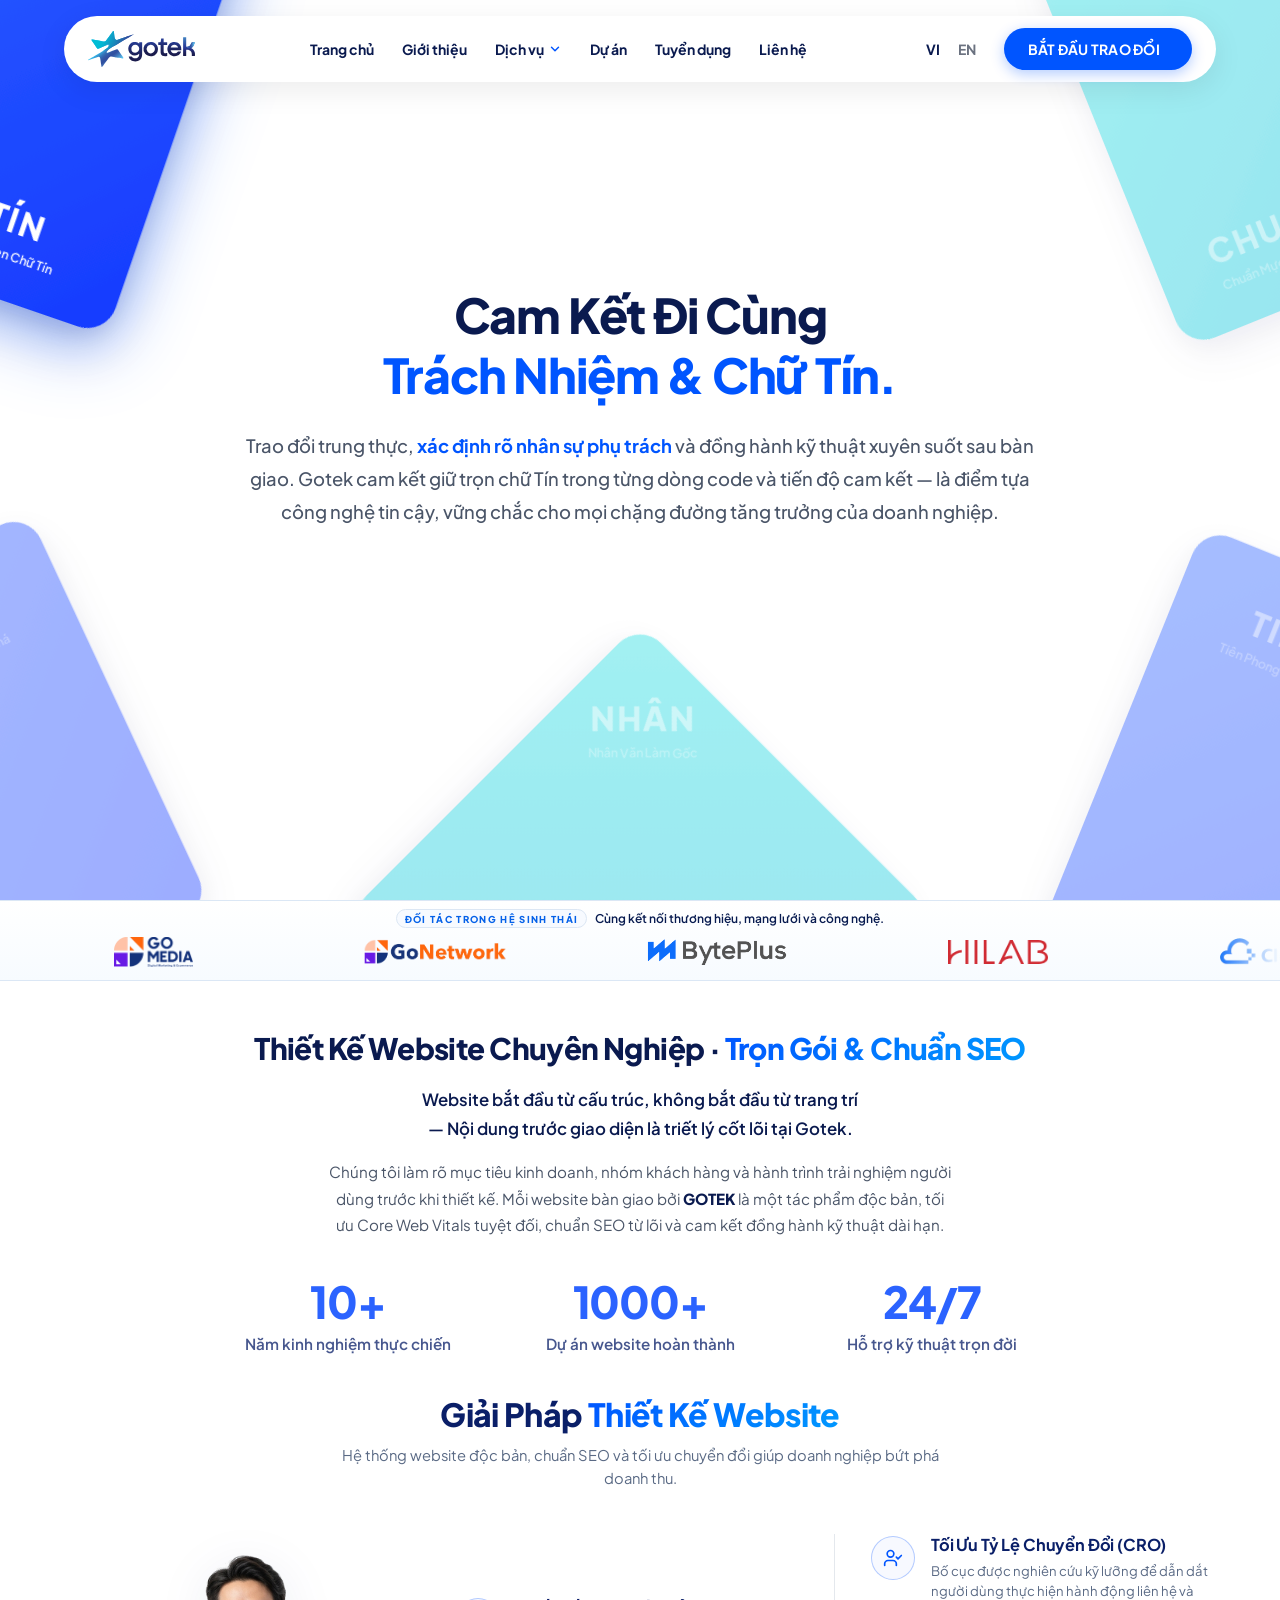
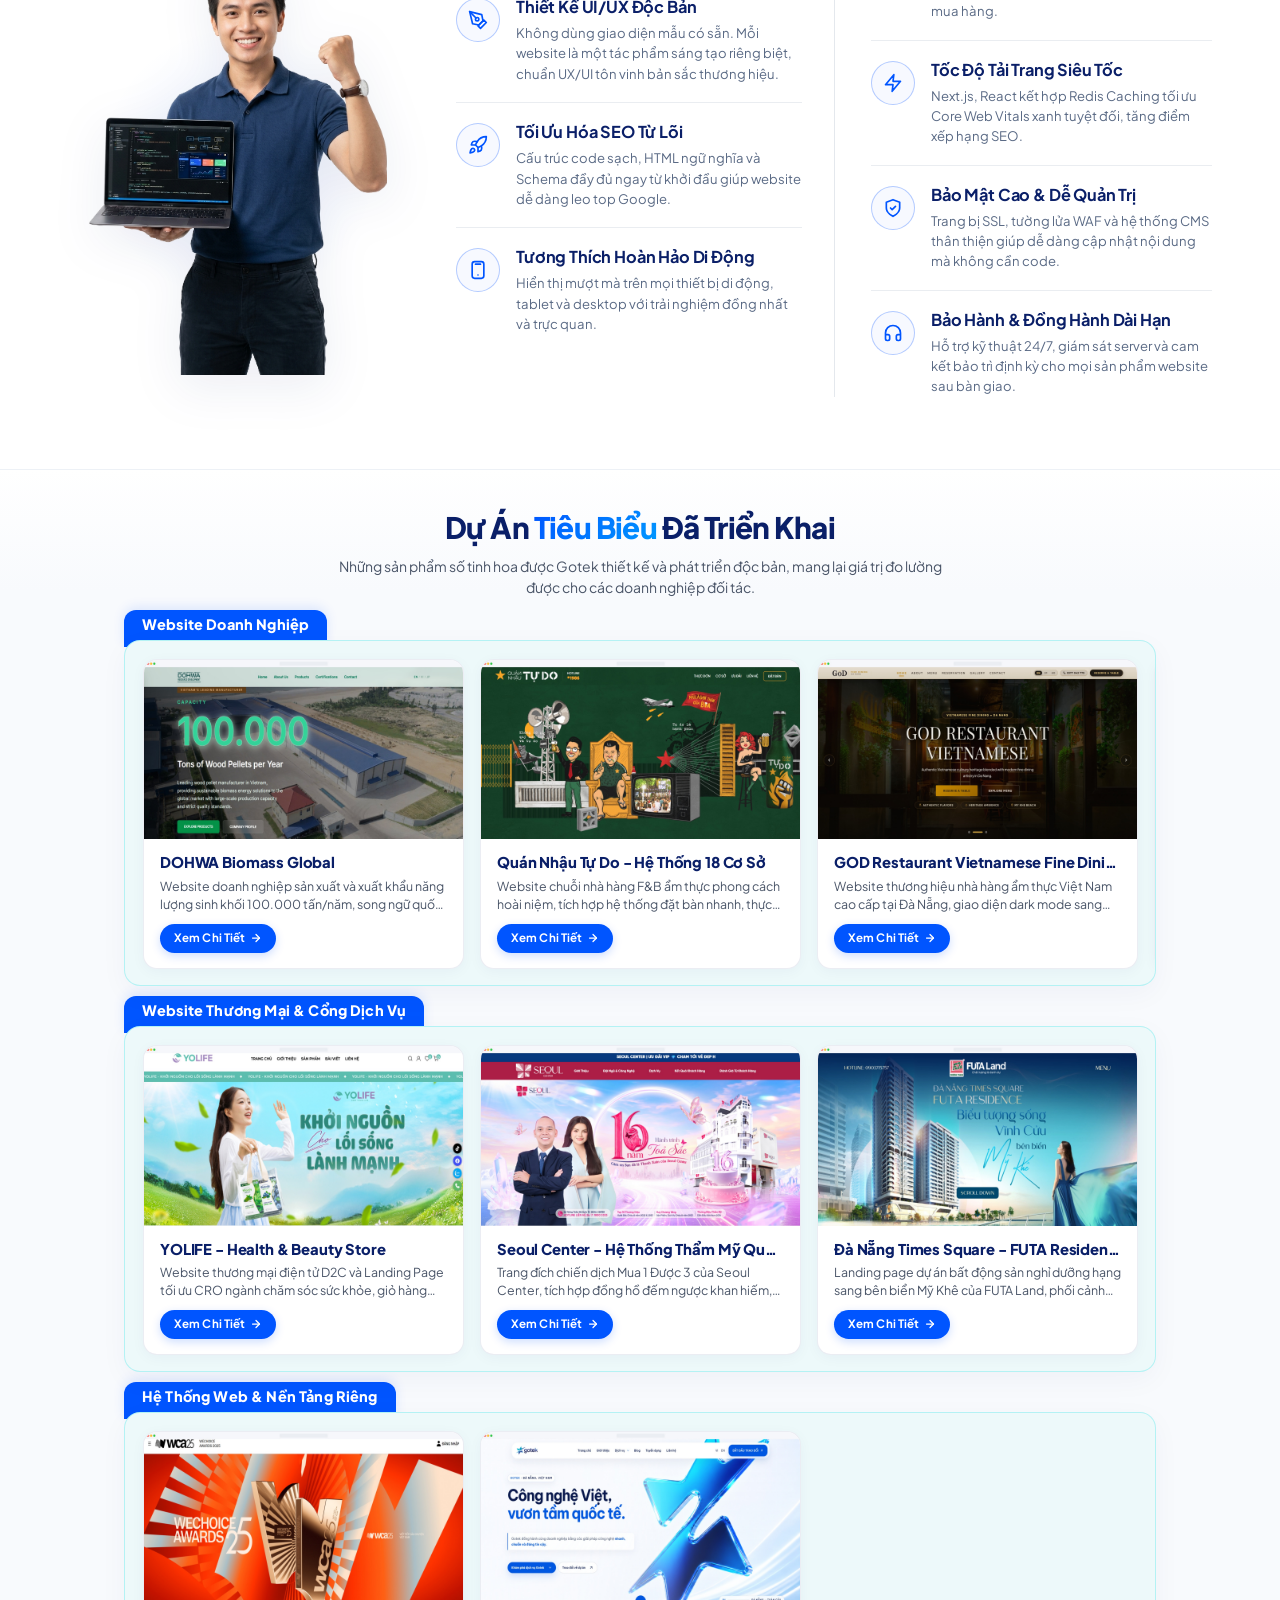
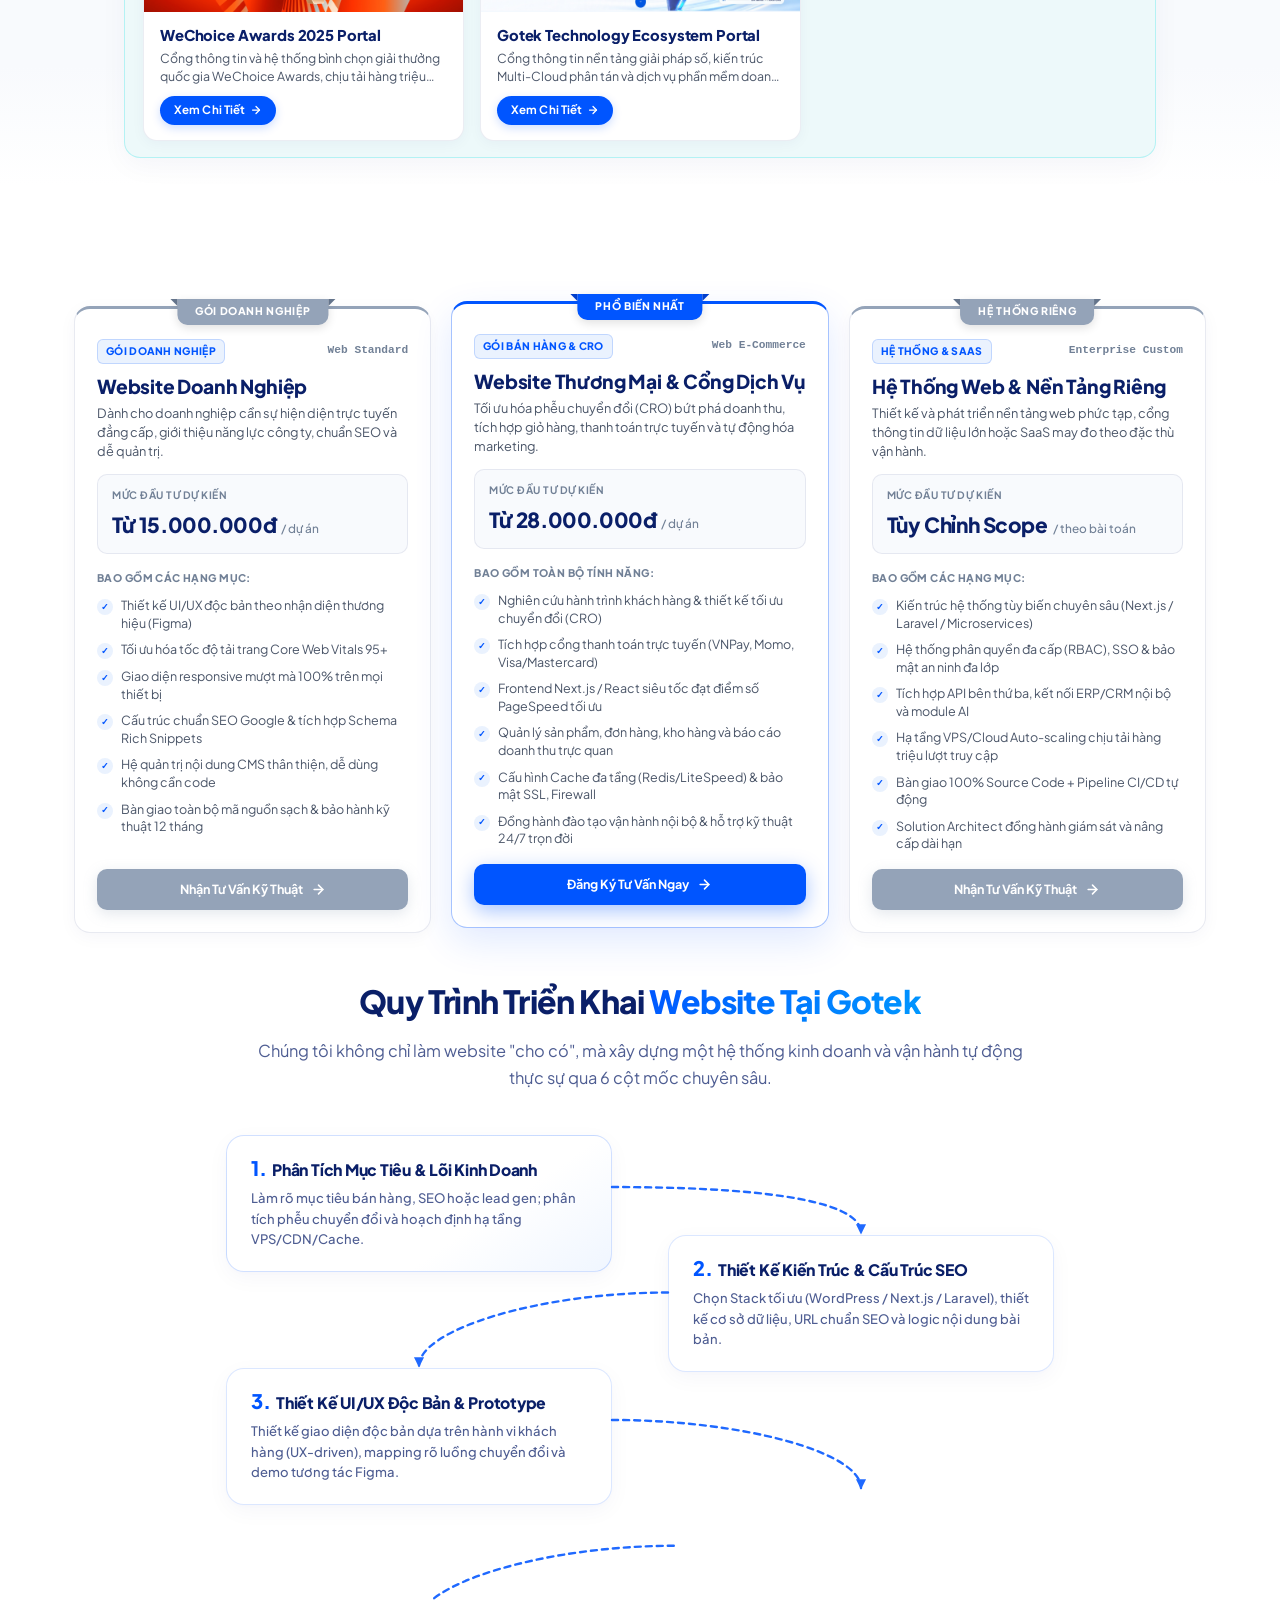
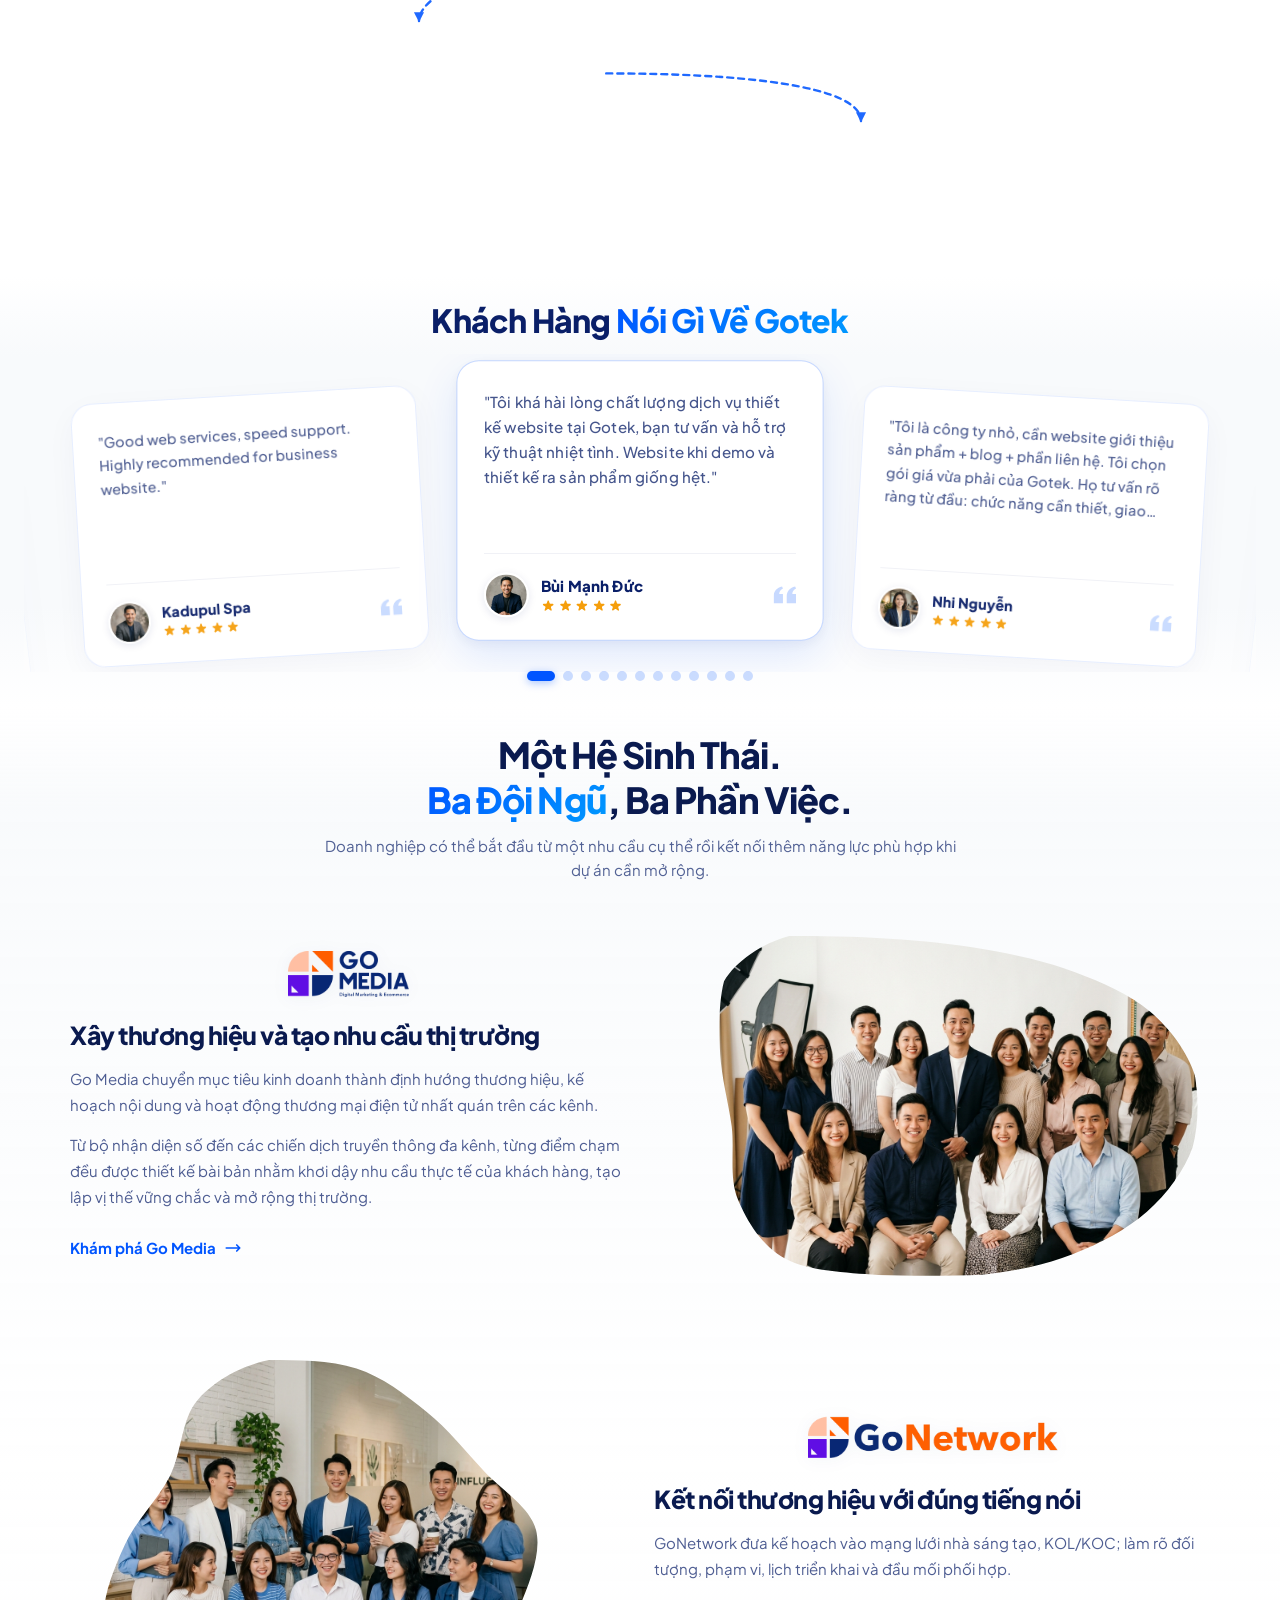
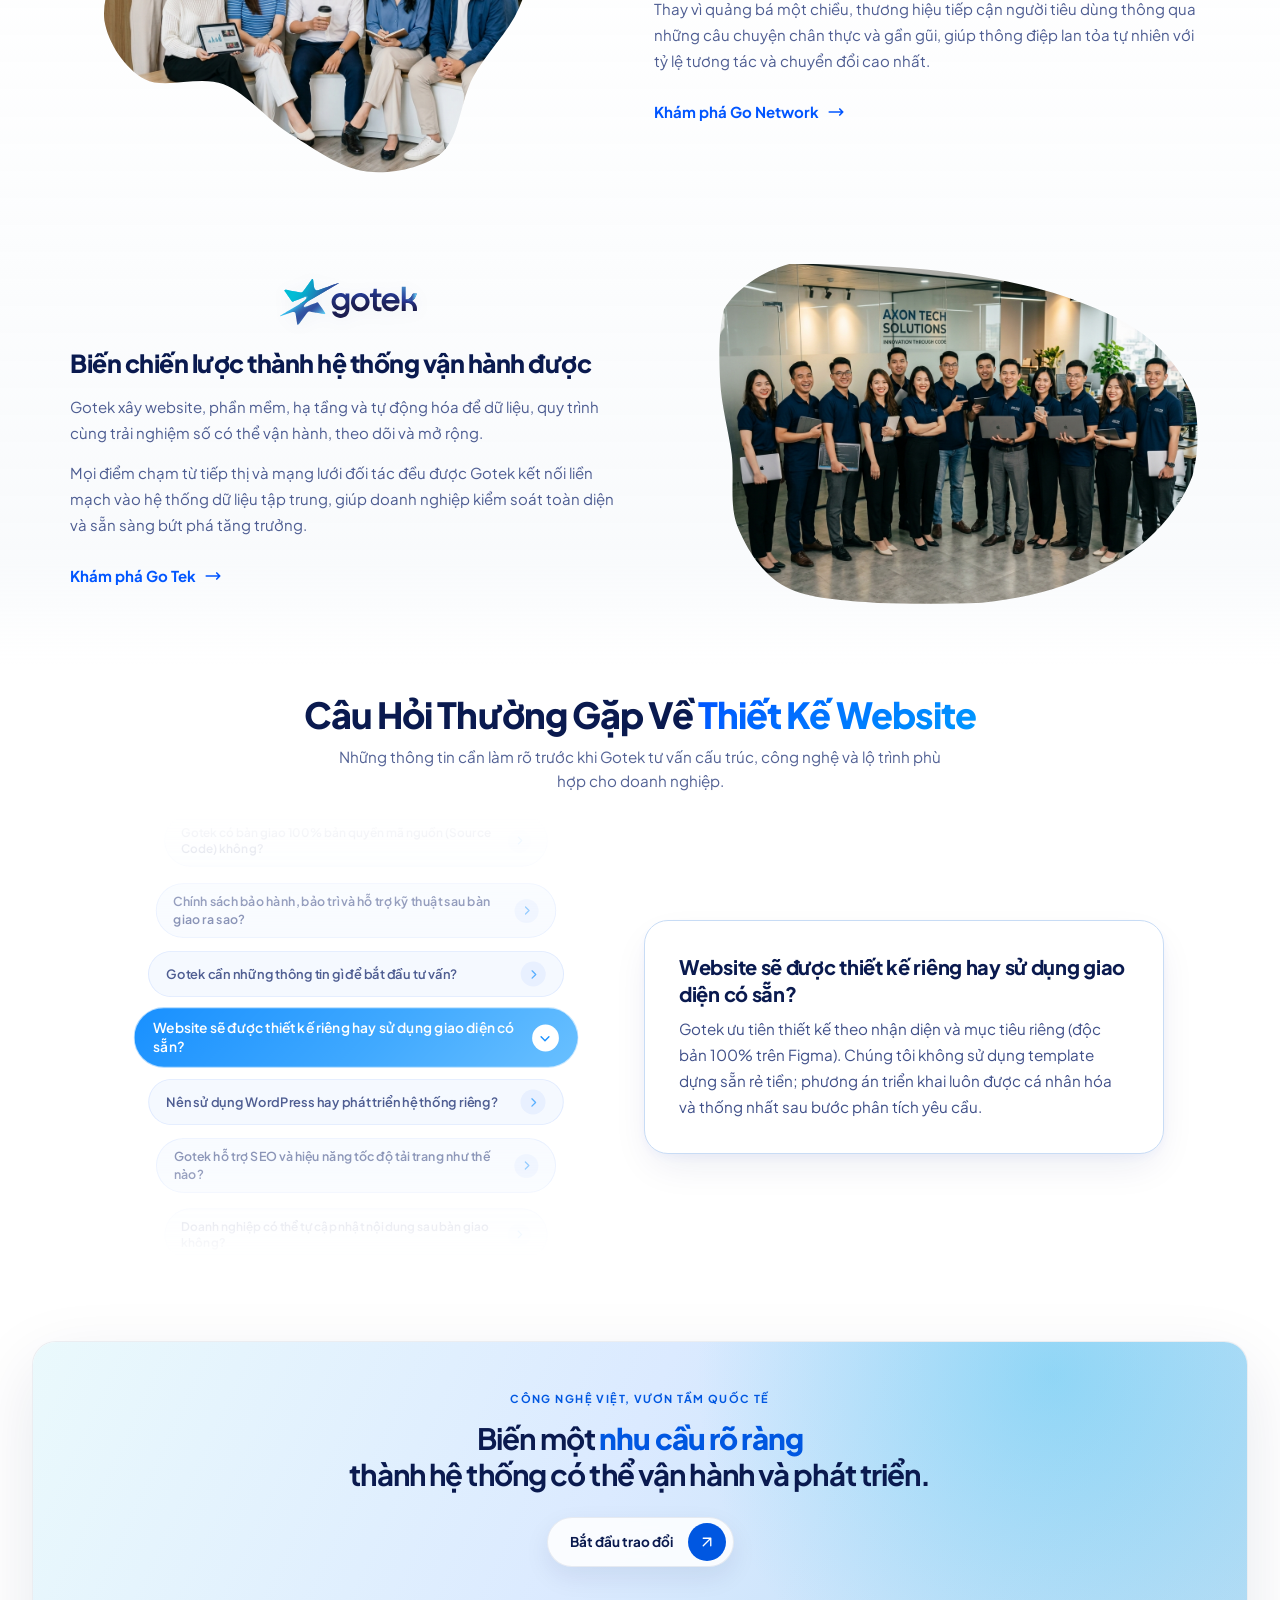
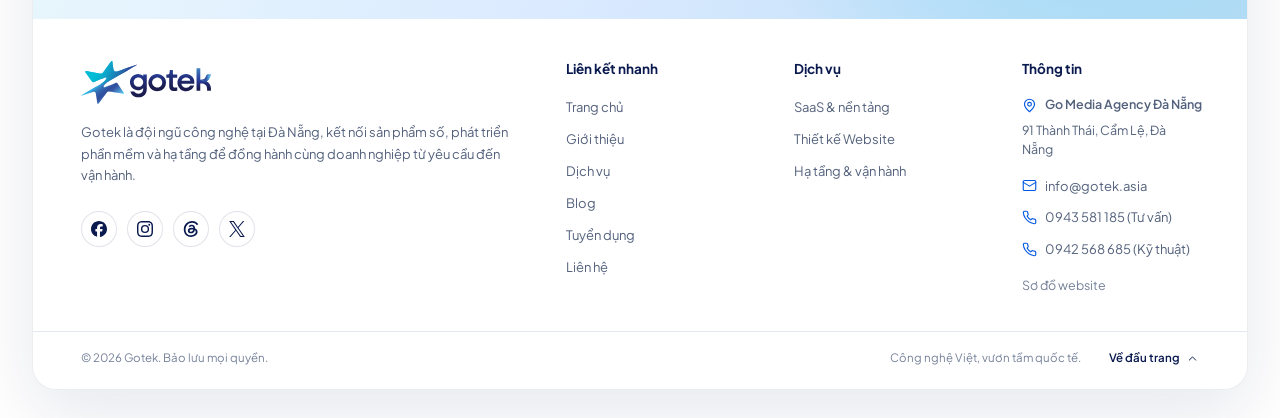
==== commit 07cf6183: "Dieu chinh do rong the du an (cardW) lon hon de 3 the chiem vua khit toan bo chieu rong khung lon tr" ====
--- a/index.html
+++ b/index.html
@@ -16,7 +16,7 @@
     rel="stylesheet" />
 
   <!-- Stylesheets (Pure Vanilla CSS) -->
-  <link rel="stylesheet" href="css/style.css?v=84" />
+  <link rel="stylesheet" href="css/style.css?v=85" />
   <link rel="stylesheet" href="css/footer.css?v=22" />
 
   <!-- GSAP Core (Tương tự landing_page_gotek) -->
@@ -1017,7 +1017,7 @@
   <!-- 1. Nạp GotekDataStore trước (chứa dữ liệu hoặc fetch từ data/*.json) -->
   <script src="data/data-store.js?v=5"></script>
   <!-- 2. Nạp main logic (module ES) -->
-  <script type="module" src="js/main.js?v=55"></script>
+  <script type="module" src="js/main.js?v=56"></script>
 </body>
 
 </html>
--- a/css/style.css
+++ b/css/style.css
@@ -2689,8 +2689,8 @@
 }
 
 .project-saas.is-static .project-card {
-  width: var(--card-w, 238px);
-  max-width: 254px;
+  width: var(--card-w, 320px);
+  max-width: 360px;
   flex-shrink: 0;
 }
 
@@ -2698,13 +2698,13 @@
 .project-saas.is-marquee .project-track {
   display: flex;
   width: max-content;
-  gap: var(--project-gap, 14px);
+  gap: var(--project-gap, 16px);
   will-change: transform;
 }
 
 .project-saas.is-marquee .project-card {
-  width: var(--card-w, 238px);
-  max-width: 254px;
+  width: var(--card-w, 320px);
+  max-width: 360px;
   flex-shrink: 0;
 }
 
@@ -2767,7 +2767,7 @@
   position: relative;
   width: 100%;
   aspect-ratio: 16 / 9;
-  max-height: 135px;
+  max-height: 185px;
   overflow: hidden;
   background: #071330;
 }
@@ -2786,7 +2786,7 @@
 
 /* Khối nội dung dưới */
 .project-details {
-  padding: 12px 14px 13px 14px;
+  padding: 14px 16px 15px 16px;
   display: flex;
   flex-direction: column;
   flex: 1;
@@ -2798,12 +2798,12 @@
   align-items: center;
   justify-content: space-between;
   gap: 8px;
-  margin-bottom: 4px;
+  margin-bottom: 5px;
 }
 
 .project-name {
   font-family: var(--font-family);
-  font-size: 0.85rem;
+  font-size: 0.925rem;
   font-weight: 800;
   color: #0A1F68;
   letter-spacing: -0.01em;
@@ -2820,22 +2820,22 @@
 
 /* Mô tả dưới nữa */
 .project-desc {
-  font-size: 0.715rem;
+  font-size: 0.775rem;
   color: #4A5568;
-  line-height: 1.42;
+  line-height: 1.48;
   margin: 0;
   display: -webkit-box;
   -webkit-line-clamp: 2;
   -webkit-box-orient: vertical;
   overflow: hidden;
   text-overflow: ellipsis;
-  min-height: 2.84em;
+  min-height: 2.96em;
 }
 
 /* Hàng nút Xem chi tiết màu xanh dương */
 .project-action-row {
   margin-top: auto;
-  padding-top: 9px;
+  padding-top: 10px;
   display: flex;
   align-items: center;
 }
@@ -2843,12 +2843,12 @@
 .project-btn-detail {
   display: inline-flex;
   align-items: center;
-  gap: 4px;
+  gap: 5px;
   background: #0055FF;
   color: #FFFFFF;
-  font-size: 0.65rem;
+  font-size: 0.72rem;
   font-weight: 700;
-  padding: 4.5px 12px;
+  padding: 5.5px 14px;
   border-radius: 9999px;
   text-decoration: none;
   letter-spacing: 0.01em;
@@ -2884,7 +2884,8 @@
 
   .project-saas.is-static .project-card,
   .project-saas.is-marquee .project-card {
-    width: var(--card-w, 235px);
+    width: var(--card-w, 310px);
+    max-width: 360px;
   }
 }
 
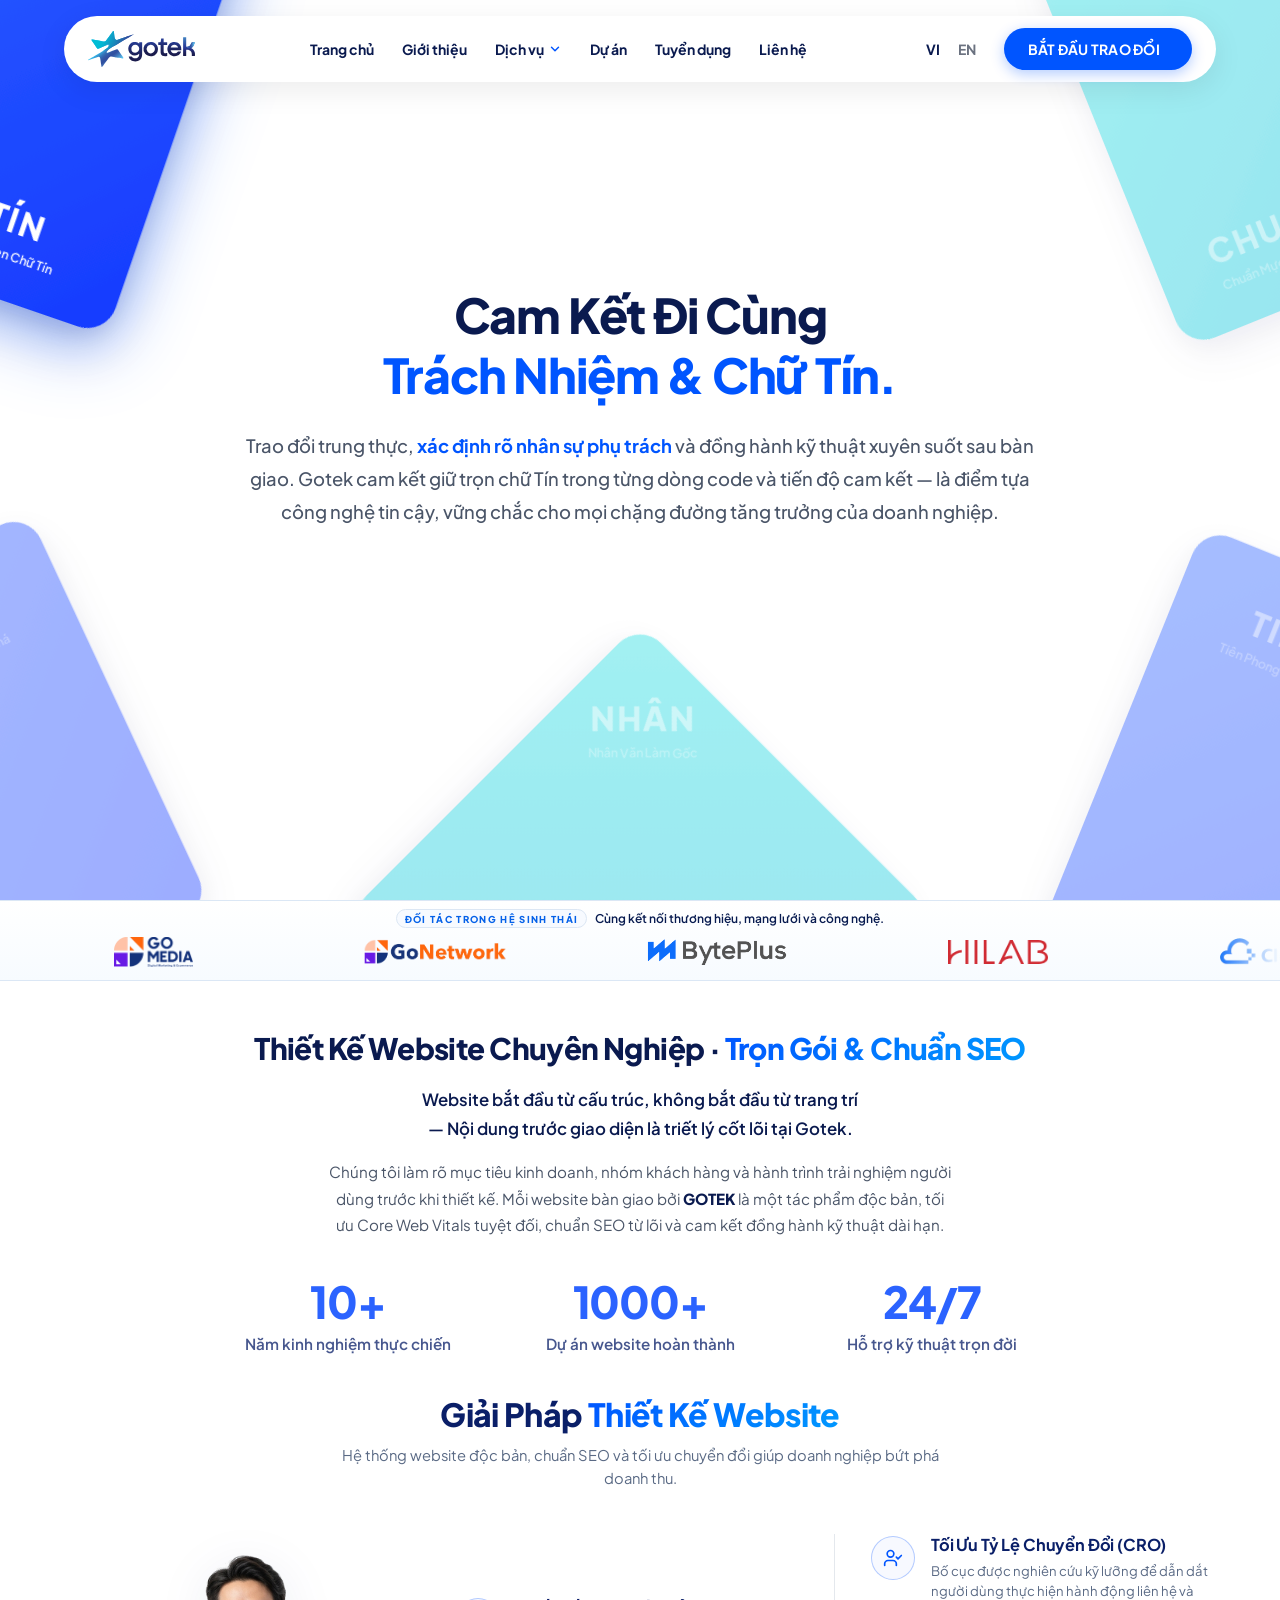
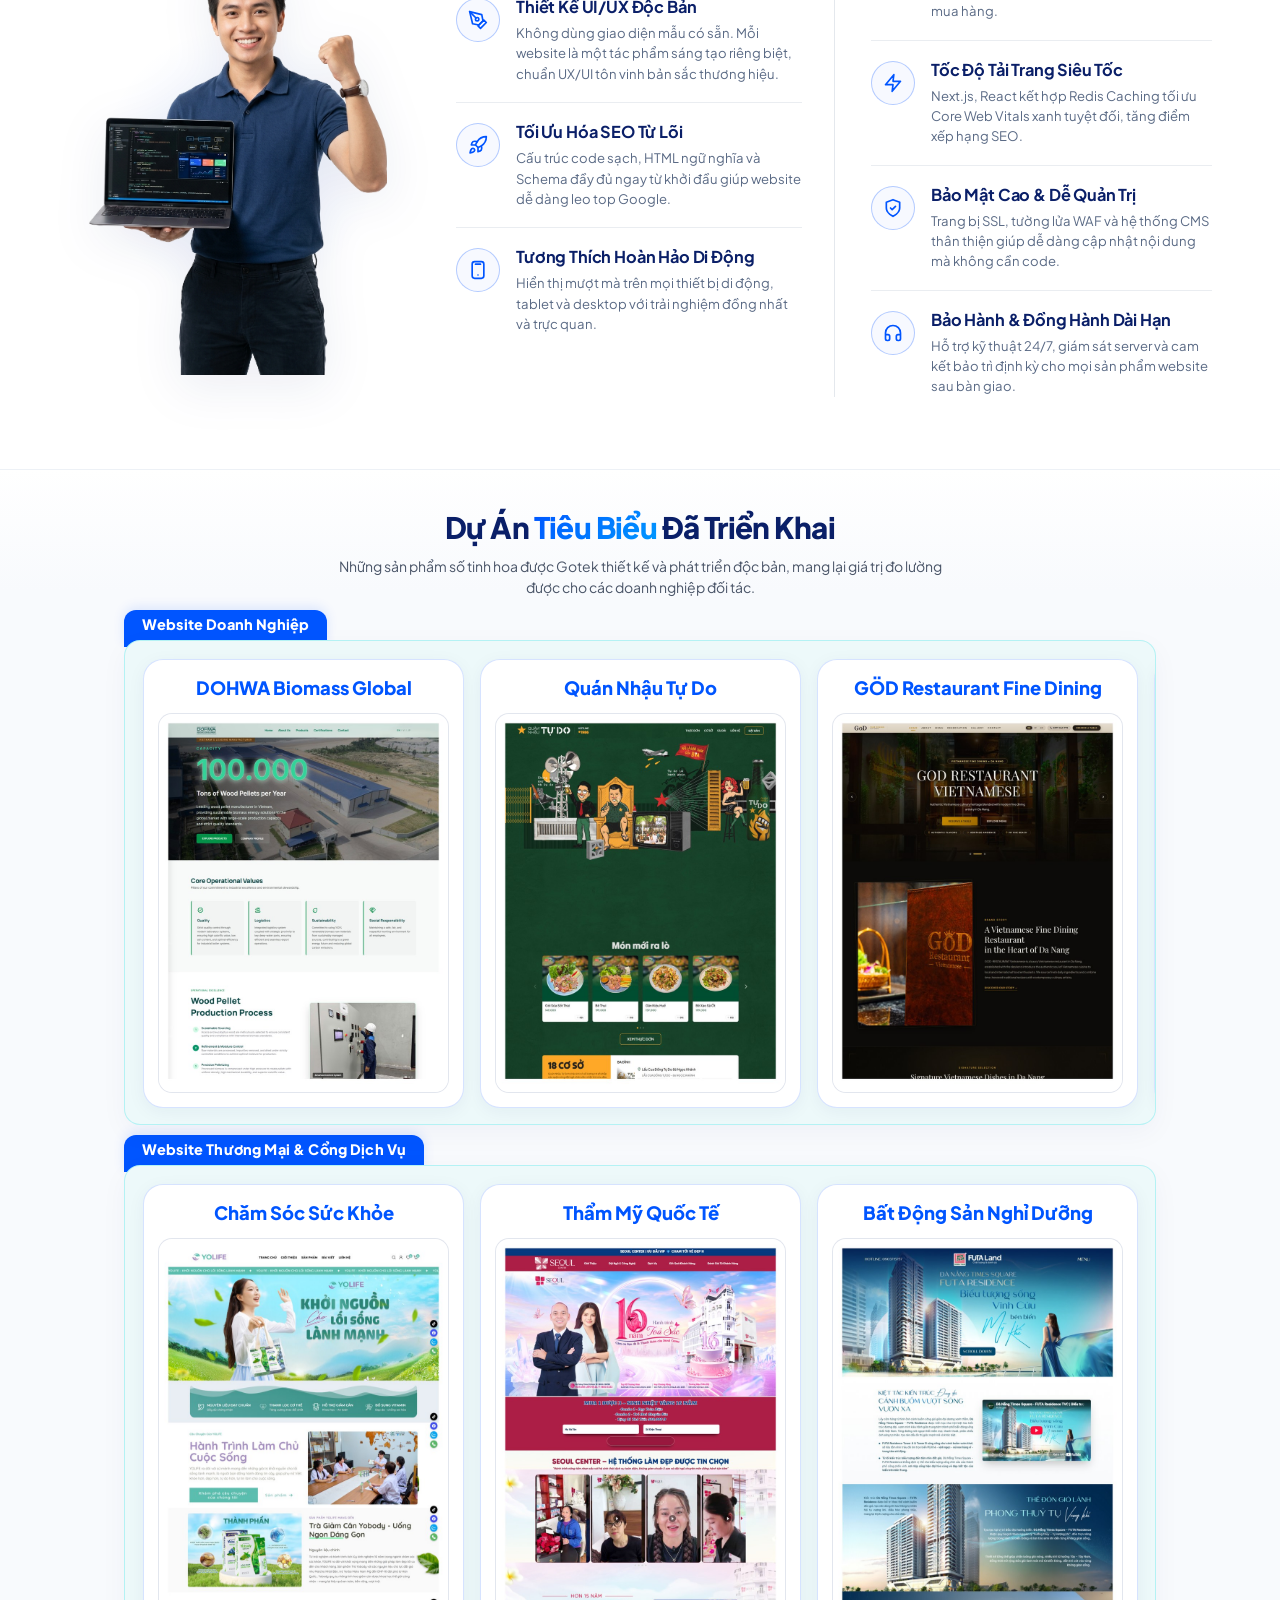
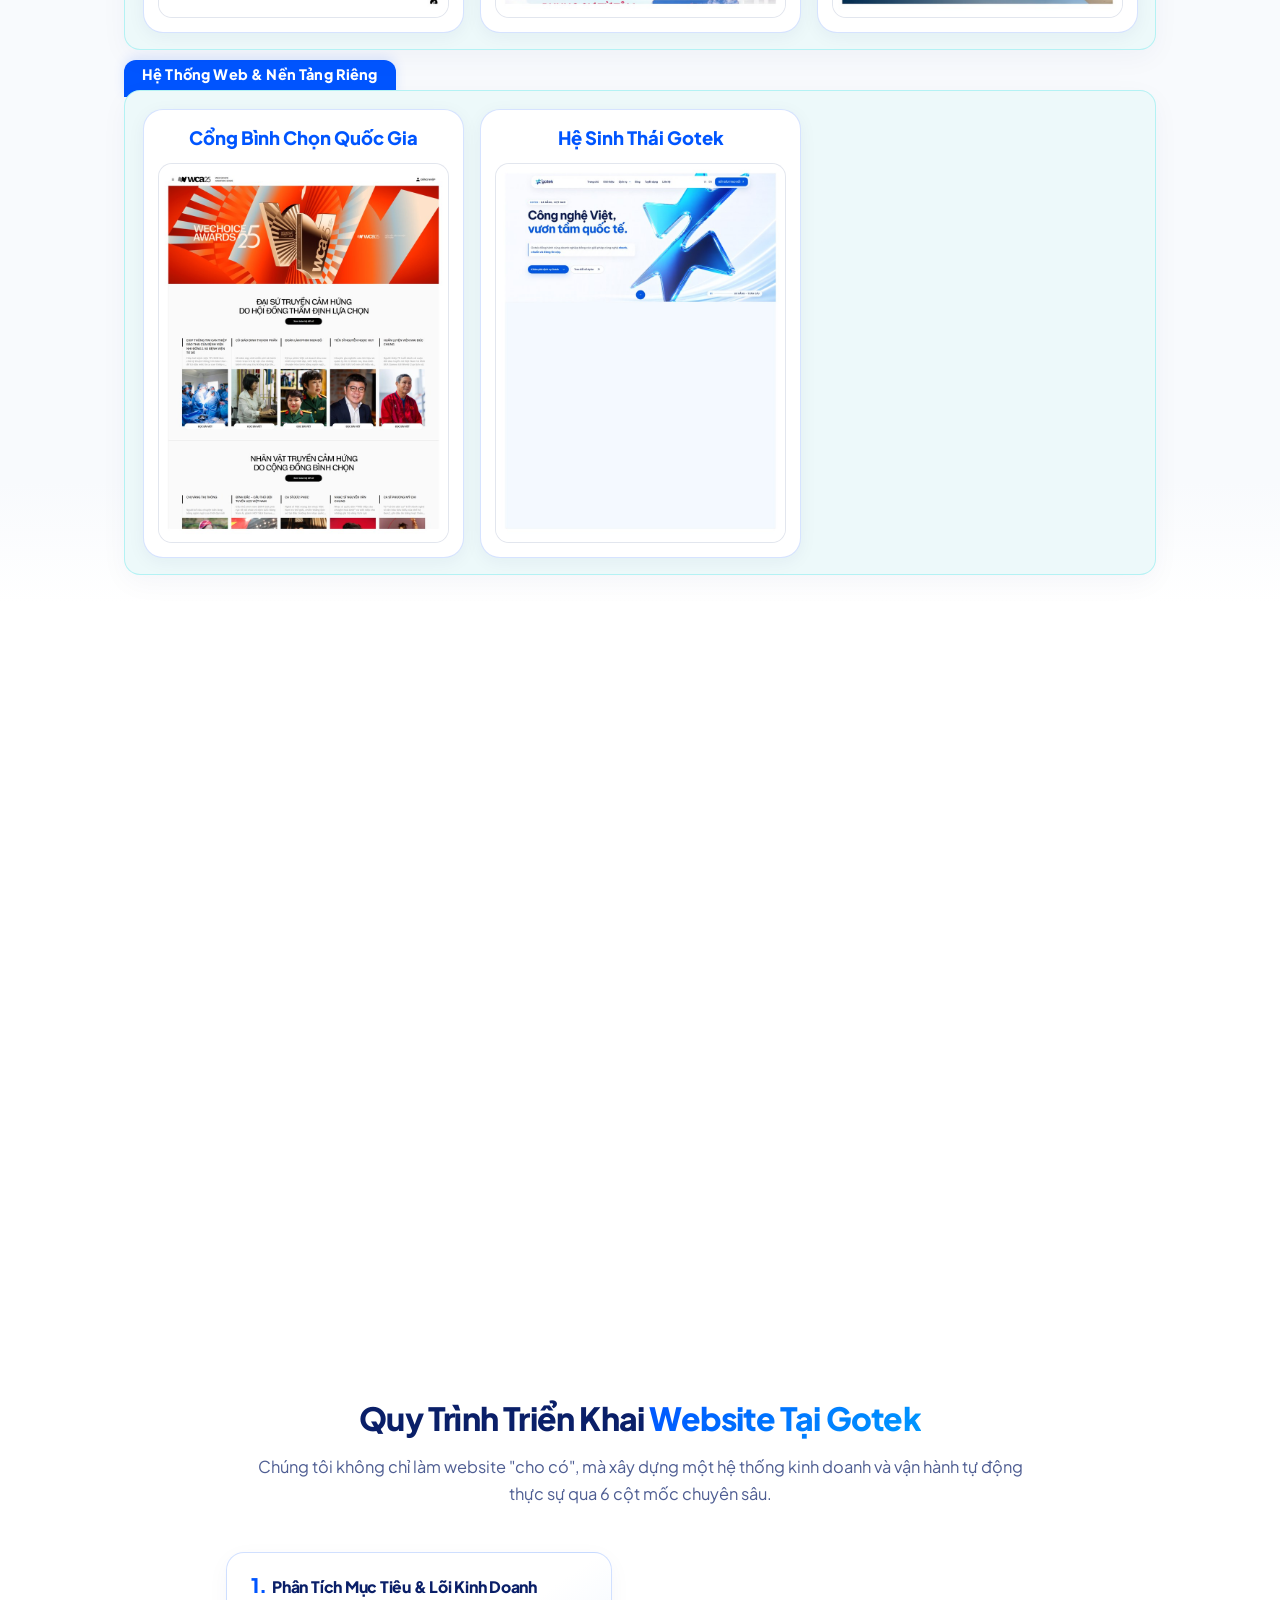
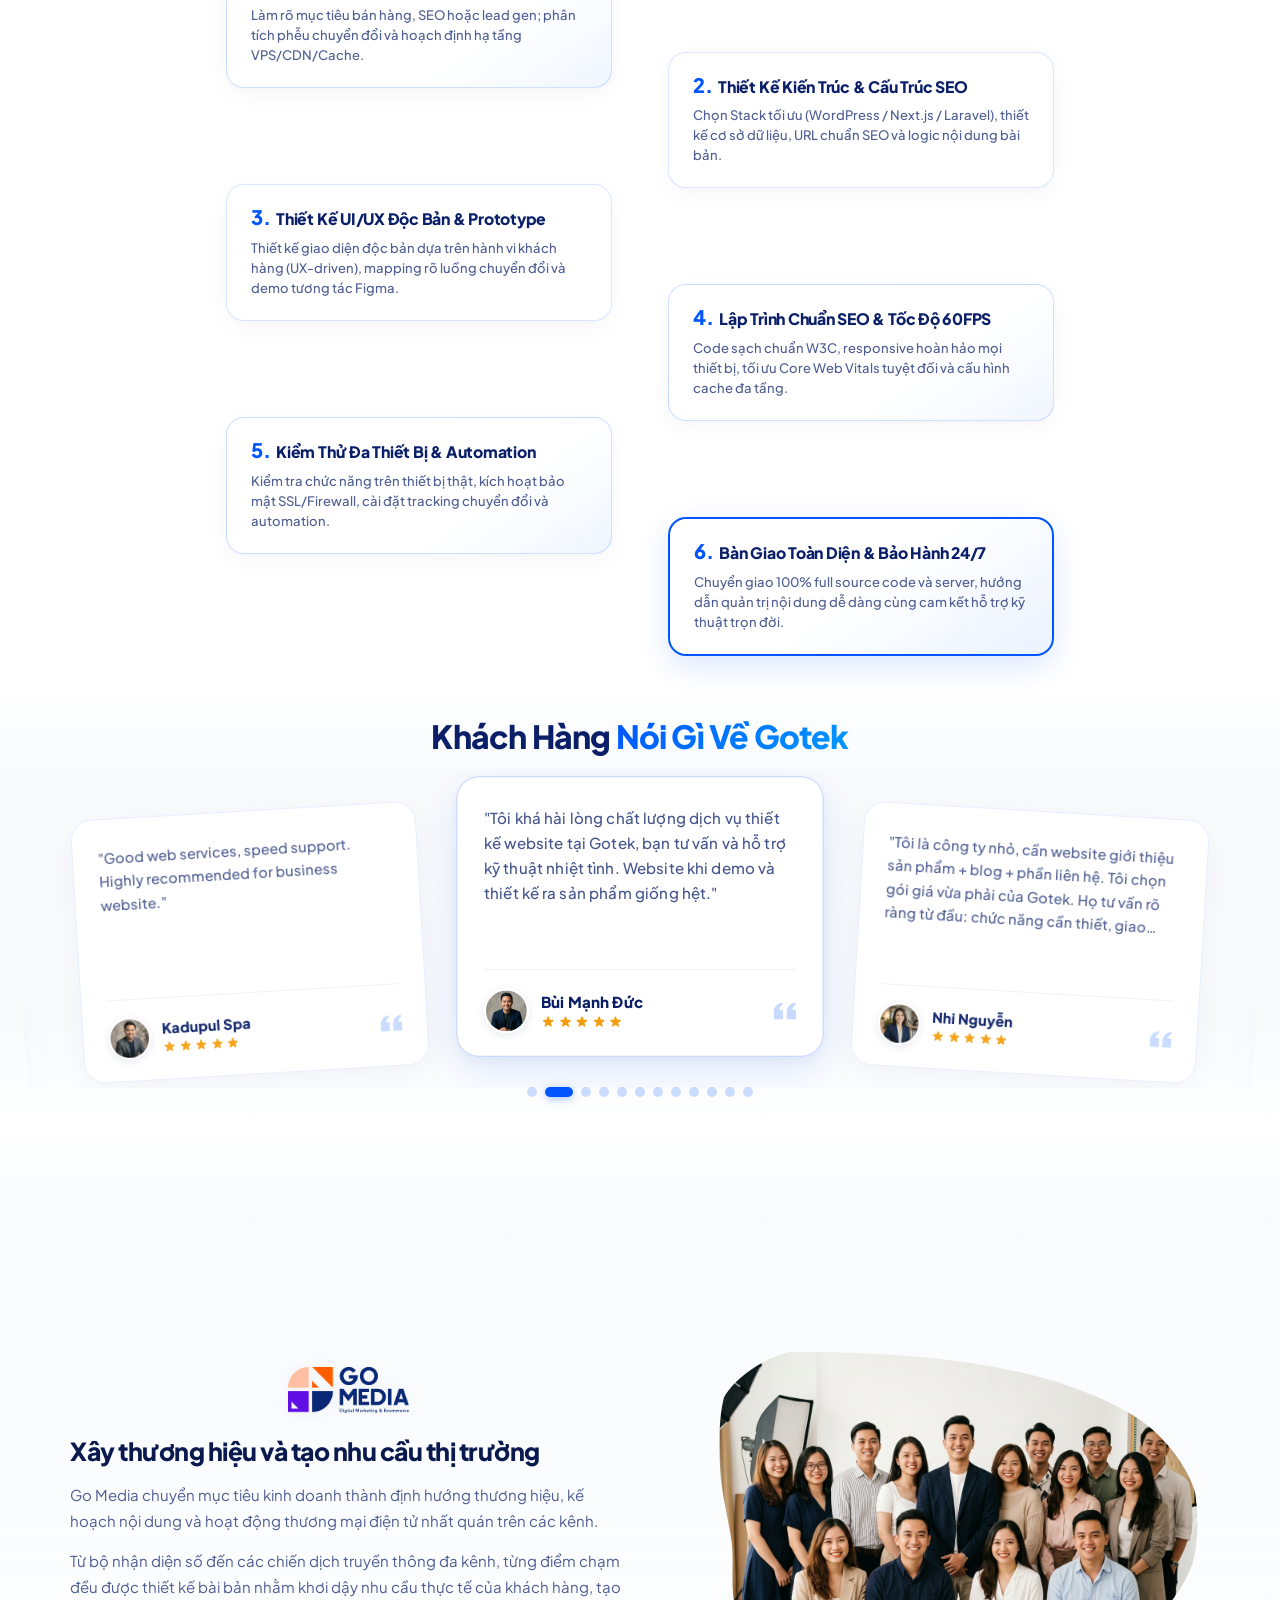
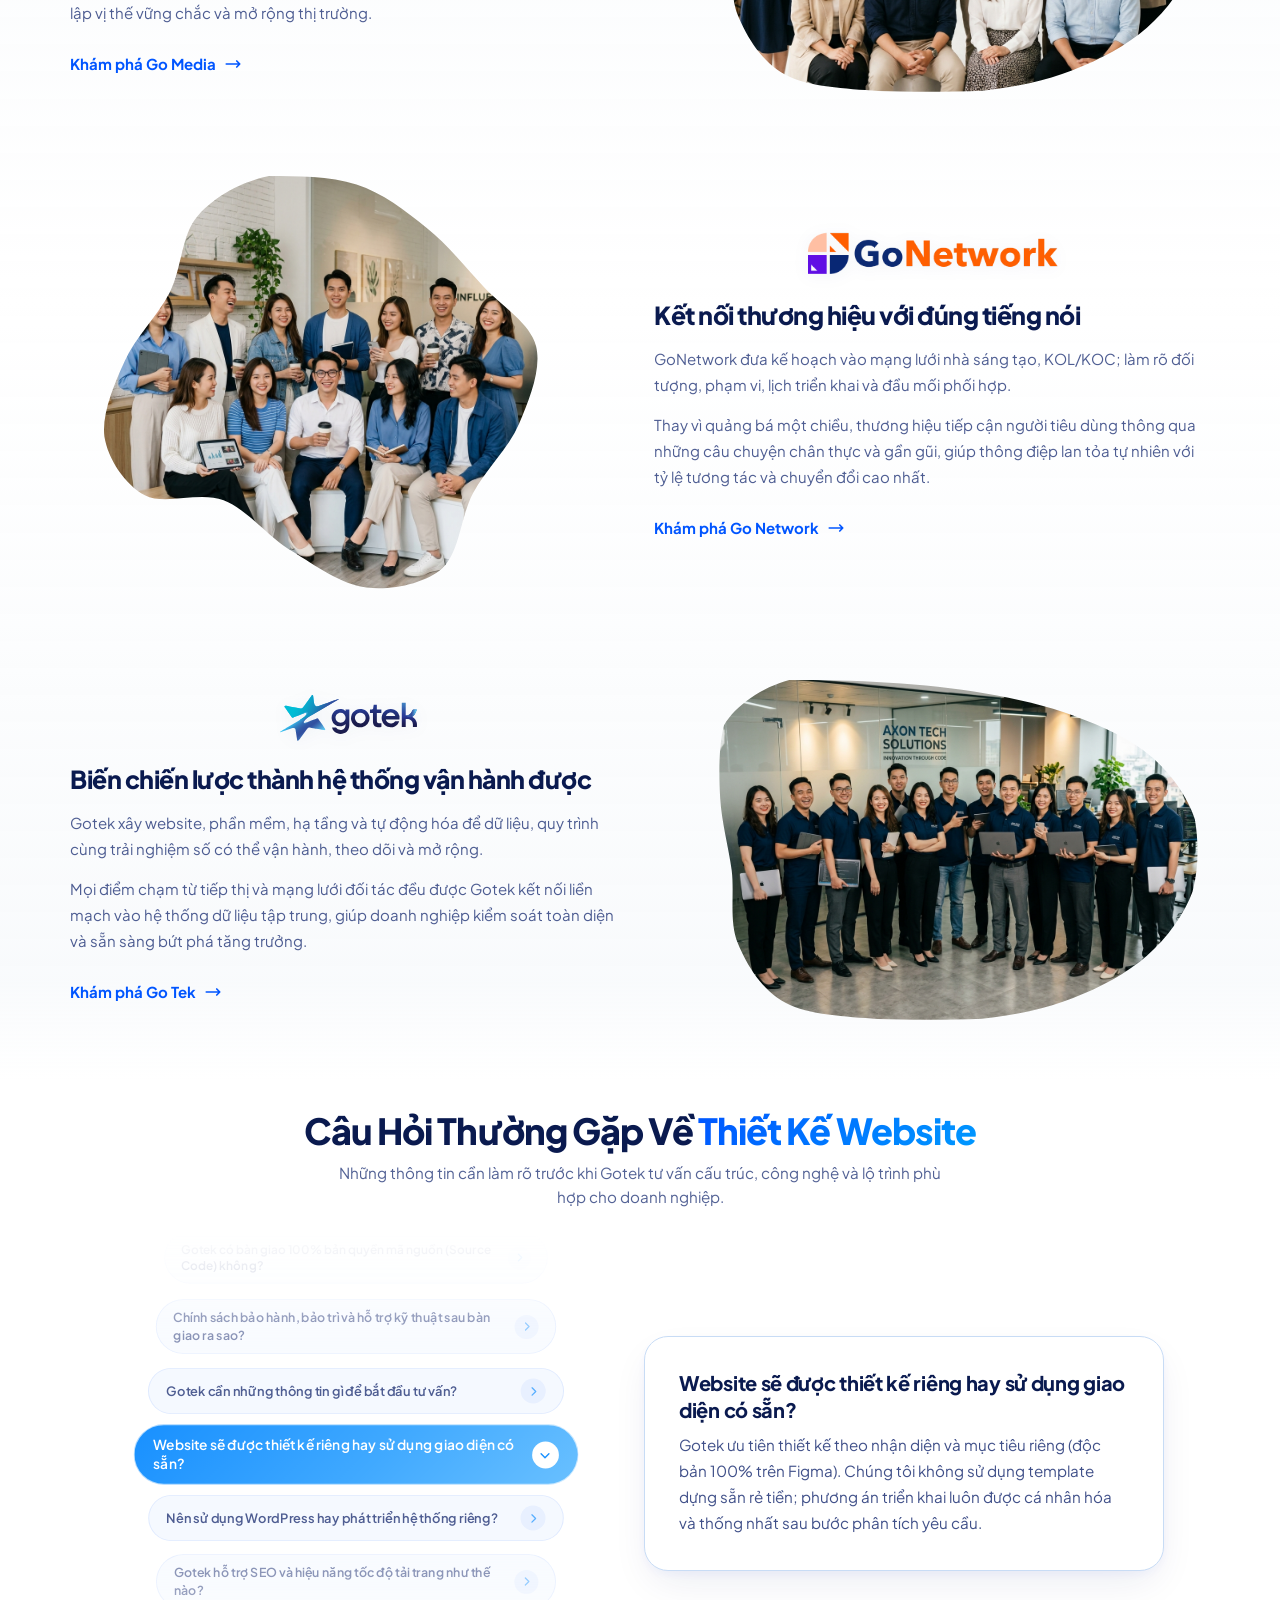
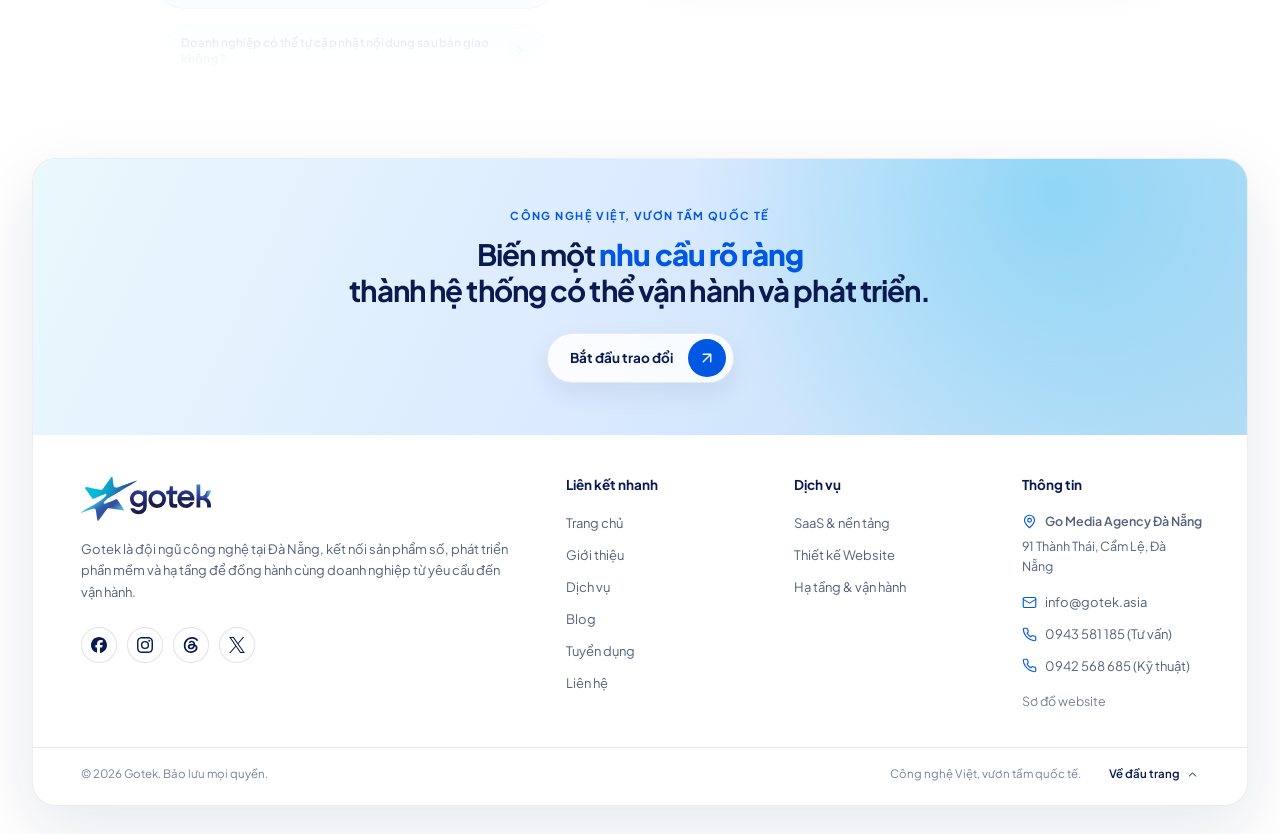
==== commit e2aedea3: "Cap nhat the du an theo mau: tieu de nam tren cung, anh toan trang dai tu dong cuon cham khi hover, " ====
--- a/index.html
+++ b/index.html
@@ -16,7 +16,7 @@
     rel="stylesheet" />
 
   <!-- Stylesheets (Pure Vanilla CSS) -->
-  <link rel="stylesheet" href="css/style.css?v=85" />
+  <link rel="stylesheet" href="css/style.css?v=86" />
   <link rel="stylesheet" href="css/footer.css?v=22" />
 
   <!-- GSAP Core (Tương tự landing_page_gotek) -->
@@ -1017,7 +1017,7 @@
   <!-- 1. Nạp GotekDataStore trước (chứa dữ liệu hoặc fetch từ data/*.json) -->
   <script src="data/data-store.js?v=5"></script>
   <!-- 2. Nạp main logic (module ES) -->
-  <script type="module" src="js/main.js?v=56"></script>
+  <script type="module" src="js/main.js?v=57"></script>
 </body>
 
 </html>
--- a/css/style.css
+++ b/css/style.css
@@ -2745,68 +2745,49 @@
 
 .project-card {
   background: #FFFFFF;
-  border: 1px solid rgba(10, 31, 104, 0.08);
-  border-radius: 14px;
+  border: 1.5px solid rgba(0, 85, 255, 0.16);
+  border-radius: 20px;
   overflow: hidden;
+  box-shadow: 0 4px 18px rgba(10, 31, 104, 0.05);
+  transition: transform 0.35s cubic-bezier(0.16, 1, 0.3, 1), border-color 0.3s ease, box-shadow 0.35s ease;
+  position: relative;
+  width: var(--card-w, 320px);
+  max-width: 360px;
+  flex-shrink: 0;
   display: flex;
   flex-direction: column;
-  box-shadow: 0 3px 14px rgba(10, 31, 104, 0.04);
-  transition: all 0.35s cubic-bezier(0.16, 1, 0.3, 1);
-  position: relative;
 }
 
 .project-card:hover {
-  transform: translateY(-3px);
-  background: #FFFFFF;
+  transform: translateY(-5px);
   border-color: #0055FF;
-  box-shadow: 0 10px 24px rgba(0, 85, 255, 0.12);
-}
-
-/* Khung ảnh trên */
-.project-image-box {
-  position: relative;
-  width: 100%;
-  aspect-ratio: 16 / 9;
-  max-height: 185px;
-  overflow: hidden;
-  background: #071330;
-}
-
-.project-image {
+  box-shadow: 0 14px 32px rgba(0, 85, 255, 0.16);
+}
+
+.project-card-link {
+  display: flex;
+  flex-direction: column;
   width: 100%;
   height: 100%;
-  object-fit: cover;
-  display: block;
-  transition: transform 0.45s cubic-bezier(0.16, 1, 0.3, 1);
-}
-
-.project-card:hover .project-image {
-  transform: scale(1.04);
-}
-
-/* Khối nội dung dưới */
-.project-details {
-  padding: 14px 16px 15px 16px;
-  display: flex;
-  flex-direction: column;
-  flex: 1;
-}
-
-/* Hàng Name */
-.project-meta-row {
-  display: flex;
-  align-items: center;
-  justify-content: space-between;
-  gap: 8px;
-  margin-bottom: 5px;
-}
-
-.project-name {
+  text-decoration: none;
+  padding: 16px 14px 14px 14px;
+  box-sizing: border-box;
+  color: inherit;
+}
+
+/* Tiêu đề trên cùng căn giữa màu xanh nổi bật như ảnh mẫu */
+.project-card-header {
+  text-align: center;
+  margin-bottom: 12px;
+  padding: 0 4px;
+}
+
+.project-card-title {
   font-family: var(--font-family);
-  font-size: 0.925rem;
+  font-size: 1.15rem;
   font-weight: 800;
-  color: #0A1F68;
-  letter-spacing: -0.01em;
+  color: #0055FF;
+  line-height: 1.35;
   margin: 0;
   white-space: nowrap;
   overflow: hidden;
@@ -2814,61 +2795,40 @@
   transition: color 0.25s ease;
 }
 
-.project-card:hover .project-name {
-  color: #0055FF;
-}
-
-/* Mô tả dưới nữa */
-.project-desc {
-  font-size: 0.775rem;
-  color: #4A5568;
-  line-height: 1.48;
-  margin: 0;
-  display: -webkit-box;
-  -webkit-line-clamp: 2;
-  -webkit-box-orient: vertical;
+.project-card:hover .project-card-title {
+  color: #0A1F68;
+}
+
+/* Khung nhìn hình ảnh (Viewport) giữ nguyên chiều cao tương đương thẻ hiện tại */
+.project-scroll-viewport {
+  --scroll-h: 380px;
+  position: relative;
+  width: 100%;
+  height: var(--scroll-h);
   overflow: hidden;
-  text-overflow: ellipsis;
-  min-height: 2.96em;
-}
-
-/* Hàng nút Xem chi tiết màu xanh dương */
-.project-action-row {
-  margin-top: auto;
-  padding-top: 10px;
-  display: flex;
-  align-items: center;
-}
-
-.project-btn-detail {
-  display: inline-flex;
-  align-items: center;
-  gap: 5px;
-  background: #0055FF;
-  color: #FFFFFF;
-  font-size: 0.72rem;
-  font-weight: 700;
-  padding: 5.5px 14px;
-  border-radius: 9999px;
-  text-decoration: none;
-  letter-spacing: 0.01em;
-  box-shadow: 0 3px 10px rgba(0, 85, 255, 0.2);
-  transition: all 0.25s cubic-bezier(0.16, 1, 0.3, 1);
-}
-
-.project-btn-detail:hover {
-  background: #0040CC;
-  transform: translateY(-2px);
-  box-shadow: 0 6px 16px rgba(0, 85, 255, 0.3);
-  color: #FFFFFF;
-}
-
-.project-btn-detail svg {
-  transition: transform 0.25s ease;
-}
-
-.project-btn-detail:hover svg {
-  transform: translateX(3px);
+  border-radius: 14px;
+  background: #F8FAFC;
+  border: 1px solid rgba(10, 31, 104, 0.09);
+  box-shadow: inset 0 1px 3px rgba(0, 0, 0, 0.04);
+}
+
+/* Ảnh dài toàn trang web bên trong: Mặc định ở đỉnh trang */
+.project-scroll-img {
+  width: 100%;
+  height: auto;
+  display: block;
+  position: absolute;
+  top: 0;
+  left: 0;
+  transform: translateY(0);
+  transition: transform 1.2s cubic-bezier(0.25, 1, 0.5, 1);
+  will-change: transform;
+}
+
+/* KHI HOVER: Ảnh tự động cuộn từ từ, êm ái cho đến hết toàn bộ chiều dài ảnh! */
+.project-card:hover .project-scroll-img {
+  transform: translateY(calc(-100% + var(--scroll-h)));
+  transition: transform 7.5s cubic-bezier(0.25, 0.1, 0.25, 1);
 }
 
 /* Responsive Dự án tiêu biểu */
@@ -2945,25 +2905,12 @@
     width: var(--card-w, 280px);
   }
 
-  .project-details {
-    padding: 14px 16px 18px;
-  }
-
-  .project-name {
-    font-size: 0.95rem;
-  }
-
-  .project-desc {
-    font-size: 0.75rem;
-  }
-
-  .project-action-row {
-    padding-top: 12px;
-  }
-
-  .project-btn-detail {
-    padding: 5px 14px;
-    font-size: 0.65rem;
+  .project-card-title {
+    font-size: 1.05rem;
+  }
+
+  .project-scroll-viewport {
+    --scroll-h: 320px;
   }
 }
 
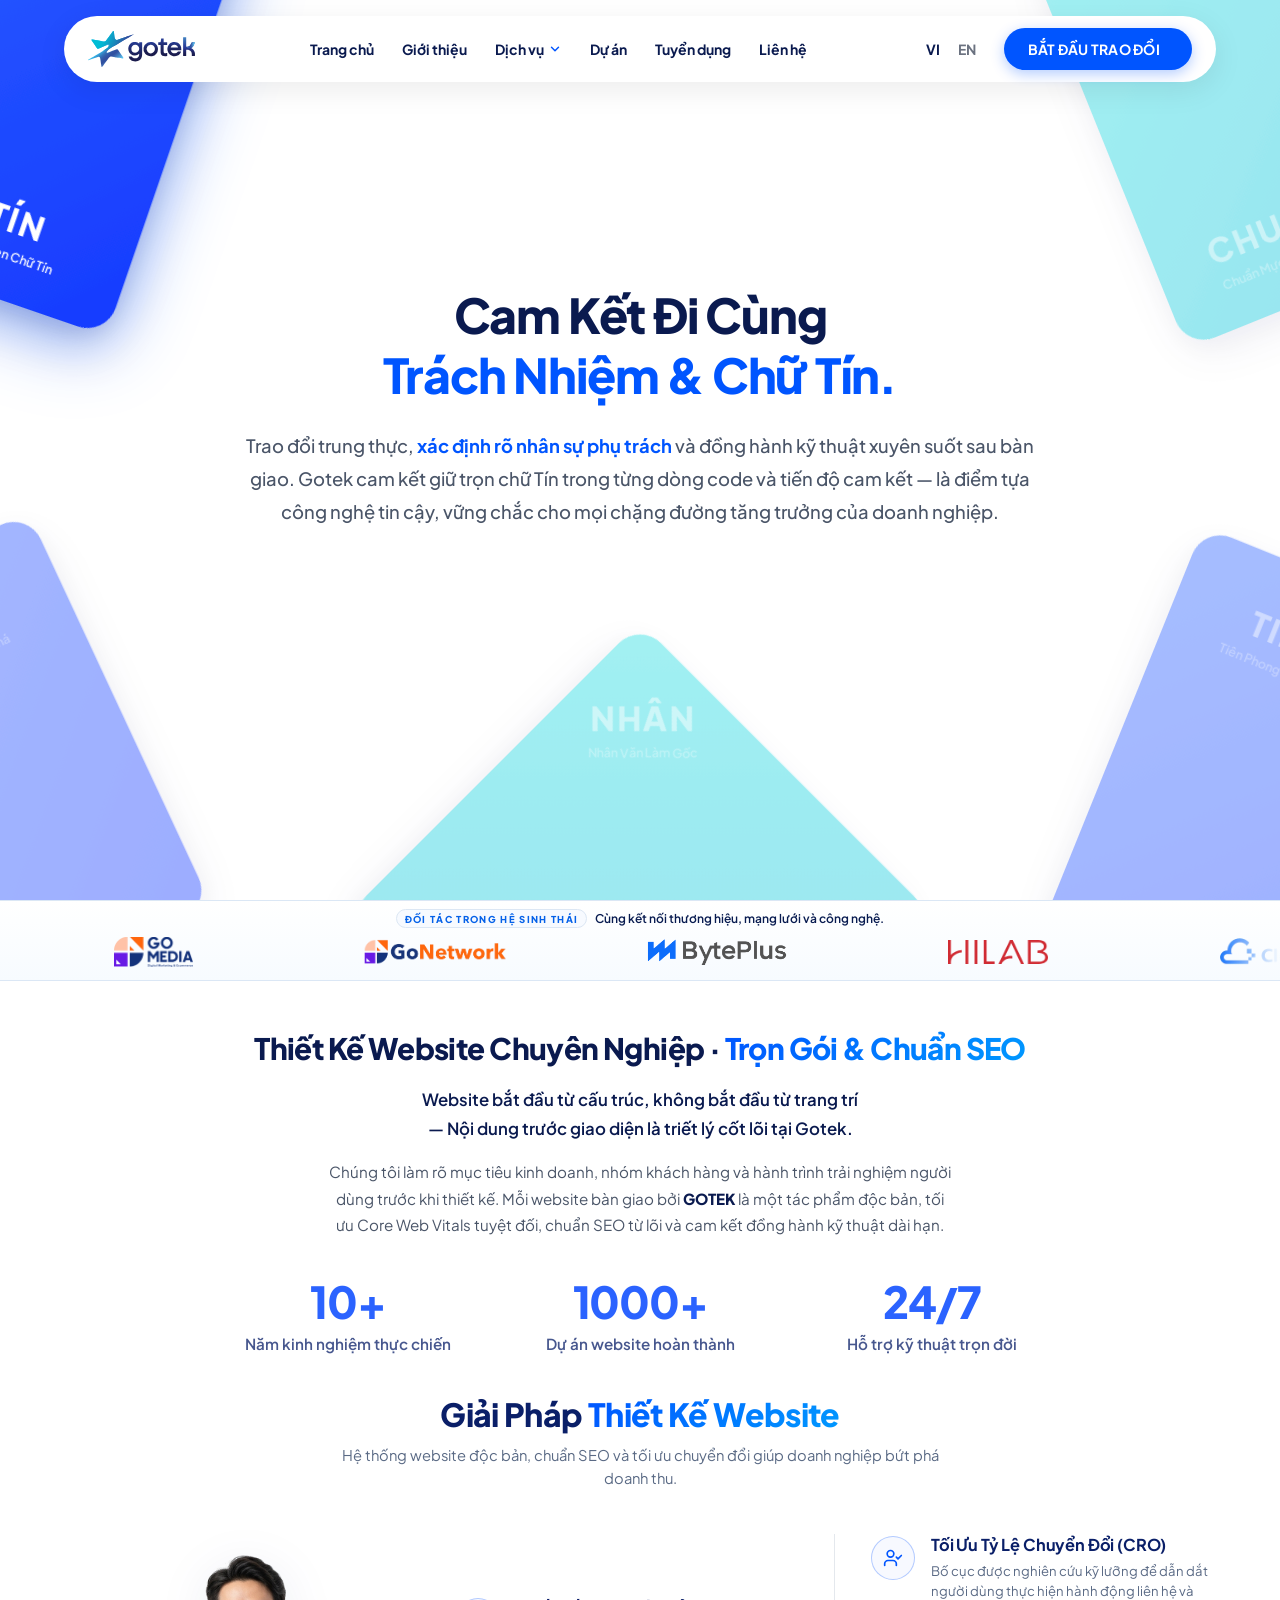
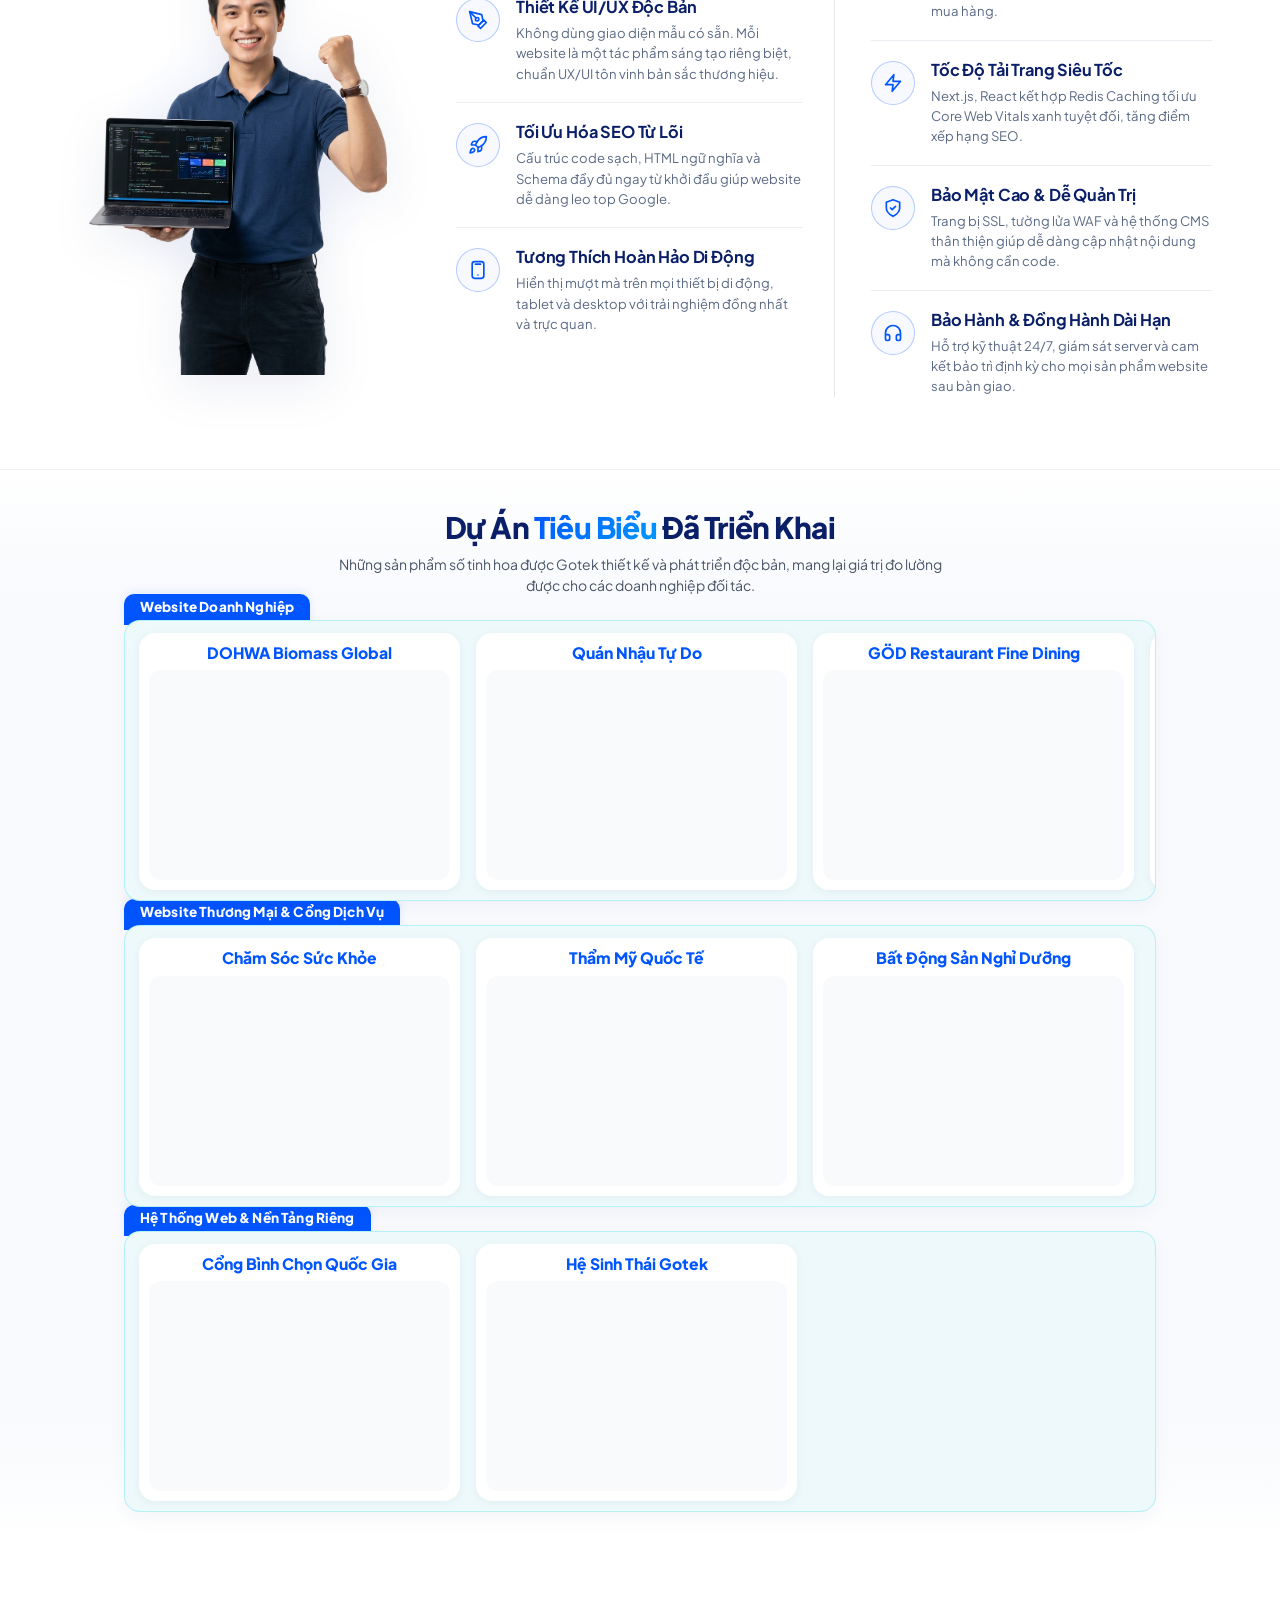
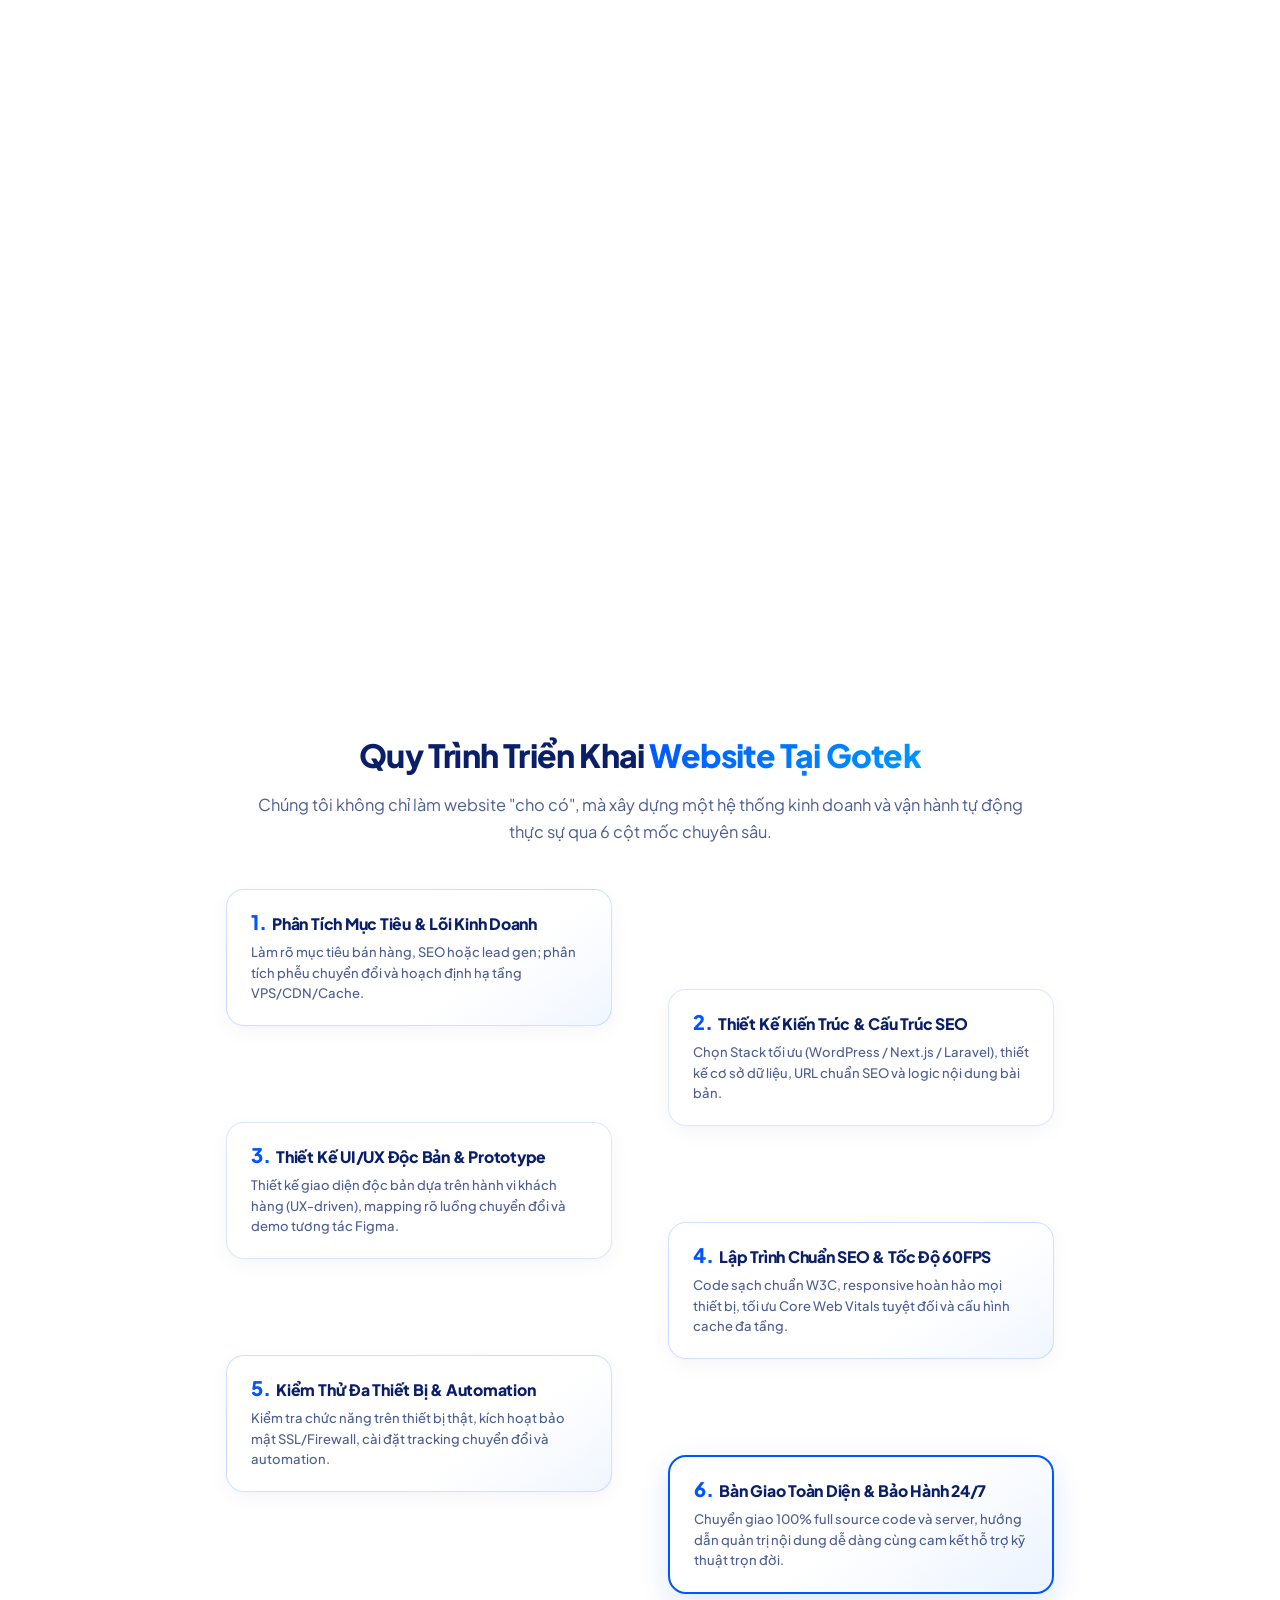
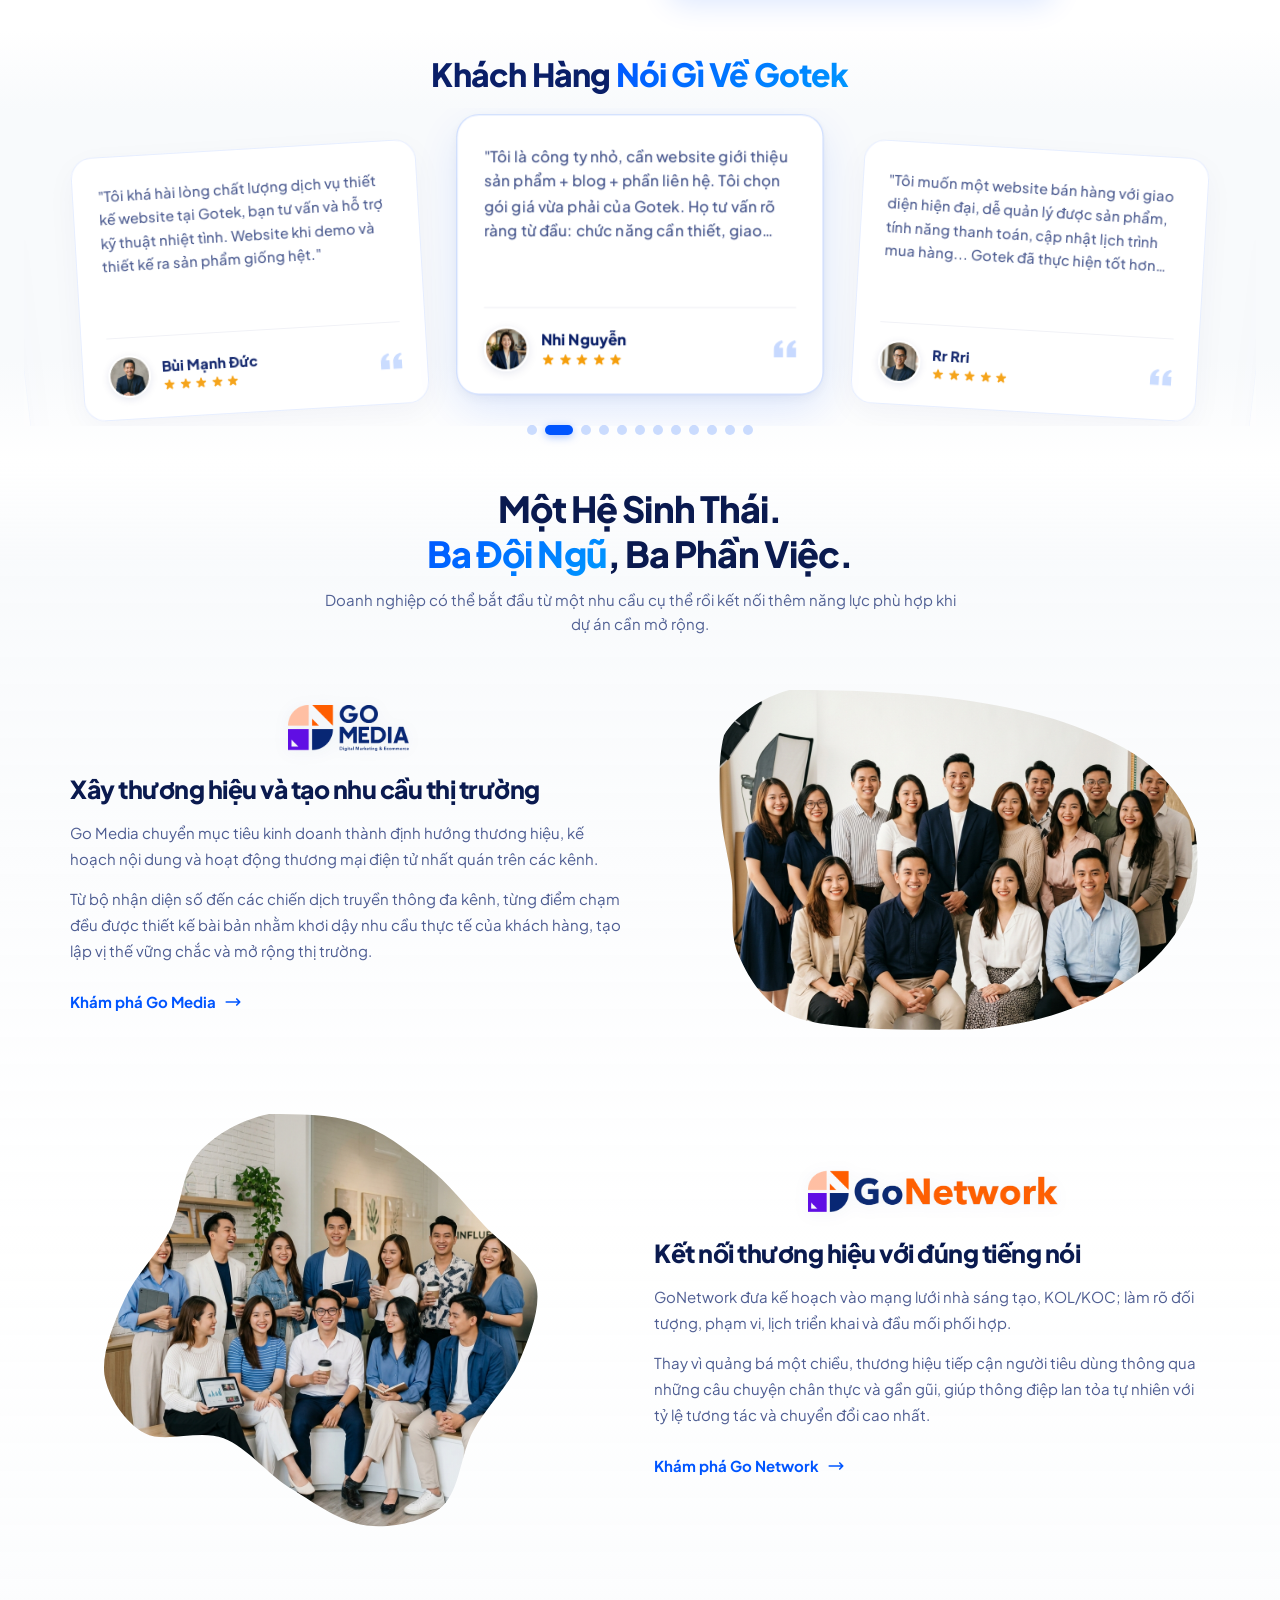
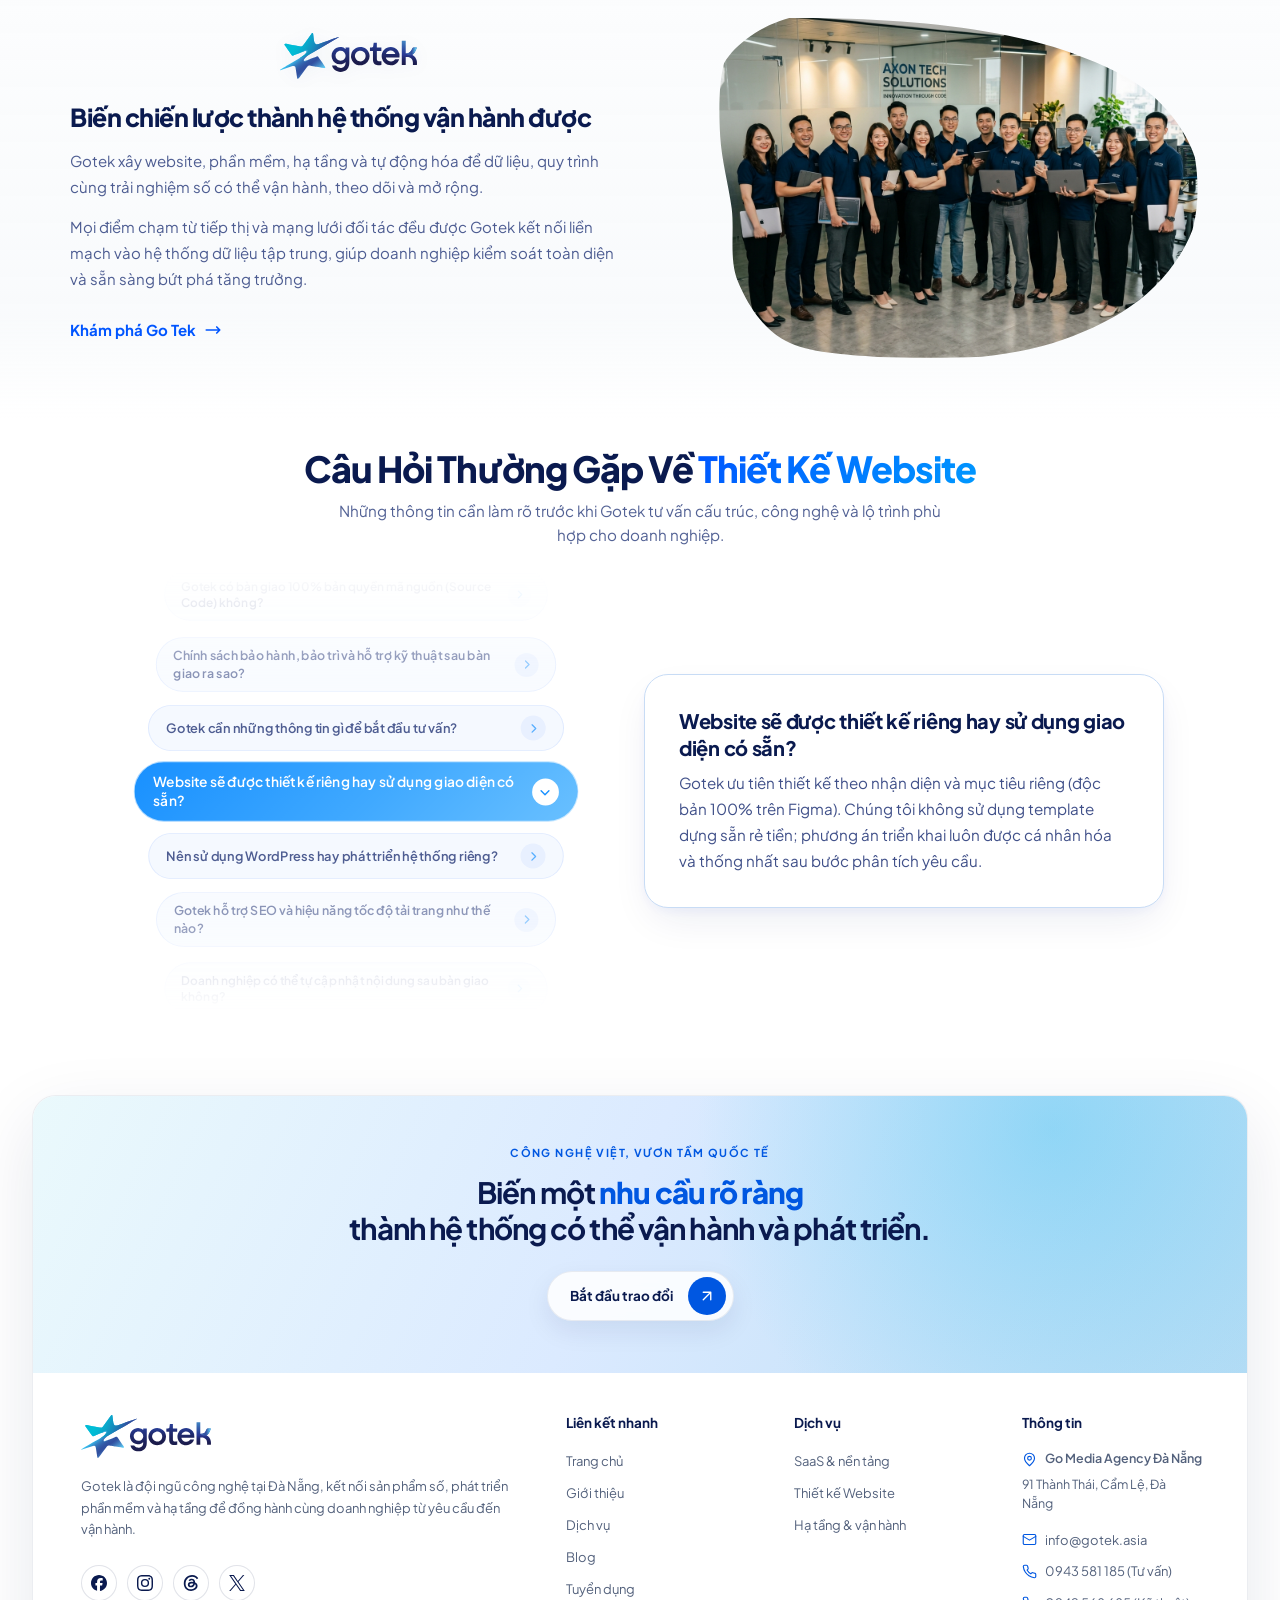
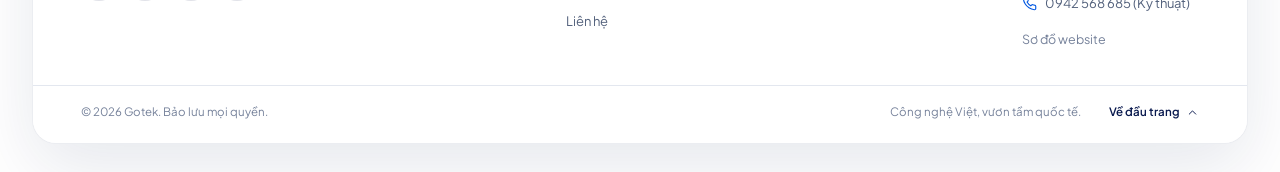
==== commit 69c09806: "Bo vien cac items du an, giam chieu cao the xuong 210px de hien thi tron ven Khung 2 trong man hinh" ====
--- a/index.html
+++ b/index.html
@@ -16,7 +16,7 @@
     rel="stylesheet" />
 
   <!-- Stylesheets (Pure Vanilla CSS) -->
-  <link rel="stylesheet" href="css/style.css?v=86" />
+  <link rel="stylesheet" href="css/style.css?v=87" />
   <link rel="stylesheet" href="css/footer.css?v=22" />
 
   <!-- GSAP Core (Tương tự landing_page_gotek) -->
--- a/css/style.css
+++ b/css/style.css
@@ -2567,7 +2567,7 @@
 /* Header (Ảnh 2: từ từ hiện ra) */
 .projects-header {
   text-align: center;
-  margin-bottom: 42px;
+  margin-bottom: 24px;
   opacity: 0;
   transform: translateY(24px);
   transition: opacity 1s cubic-bezier(0.16, 1, 0.3, 1), transform 1s cubic-bezier(0.16, 1, 0.3, 1);
@@ -2586,7 +2586,7 @@
   color: #0A1F68;
   letter-spacing: -0.02em;
   line-height: 1.3;
-  margin-bottom: 10px;
+  margin-bottom: 8px;
 }
 
 .projects-title-main,
@@ -2610,7 +2610,7 @@
   justify-content: center;
   align-items: center;
   margin: 0;
-  gap: 40px;
+  gap: 24px;
   width: 100%;
   opacity: 0;
   transform: translateY(60px);
@@ -2631,25 +2631,25 @@
 /* Tab tiêu đề: Nằm ở lớp DƯỚI (z-index: 1), thò phần trên ra ngoài, chân chìm sau khung xanh */
 .project-type-pill {
   position: absolute;
-  top: -30px;
+  top: -26px;
   left: 0;
   z-index: 1;
   background: #0055FF;
-  padding: 5px 18px 14px 18px;
-  border-radius: 12px 12px 0 0;
+  padding: 4px 16px 10px 16px;
+  border-radius: 10px 10px 0 0;
   display: inline-flex;
   align-items: flex-start;
   justify-content: center;
   letter-spacing: 0.01em;
   white-space: nowrap;
   flex-shrink: 0;
-  box-shadow: 0 -3px 12px rgba(0, 85, 255, 0.12);
+  box-shadow: 0 -2px 8px rgba(0, 85, 255, 0.1);
 }
 
 .project-type-pill h2 {
   color: #FFFFFF;
   font-family: var(--font-family);
-  font-size: 0.9rem;
+  font-size: 0.85rem;
   font-weight: 800;
   margin: 0;
   padding: 0;
@@ -2663,11 +2663,11 @@
   height: auto;
   overflow: hidden;
   /* Cắt tràn viền để trượt mượt */
-  padding: 18px 18px 16px 18px;
+  padding: 12px 14px 10px 14px;
   background: #EDF9FA;
   border: 1px solid rgba(34, 221, 224, 0.28);
   border-radius: 16px;
-  box-shadow: 0 8px 28px rgba(10, 31, 104, 0.04);
+  box-shadow: 0 6px 20px rgba(10, 31, 104, 0.04);
 }
 
 /* 1. Track Tĩnh (Khi tổng độ rộng thẻ <= độ rộng khung): Đứng im hoàn toàn, KHÔNG DÙNG AUTOMATION */
@@ -2745,11 +2745,11 @@
 
 .project-card {
   background: #FFFFFF;
-  border: 1.5px solid rgba(0, 85, 255, 0.16);
-  border-radius: 20px;
+  border: none !important;
+  border-radius: 16px;
   overflow: hidden;
-  box-shadow: 0 4px 18px rgba(10, 31, 104, 0.05);
-  transition: transform 0.35s cubic-bezier(0.16, 1, 0.3, 1), border-color 0.3s ease, box-shadow 0.35s ease;
+  box-shadow: 0 2px 10px rgba(10, 31, 104, 0.05);
+  transition: transform 0.3s cubic-bezier(0.16, 1, 0.3, 1), box-shadow 0.3s ease;
   position: relative;
   width: var(--card-w, 320px);
   max-width: 360px;
@@ -2759,9 +2759,8 @@
 }
 
 .project-card:hover {
-  transform: translateY(-5px);
-  border-color: #0055FF;
-  box-shadow: 0 14px 32px rgba(0, 85, 255, 0.16);
+  transform: translateY(-4px);
+  box-shadow: 0 8px 24px rgba(0, 85, 255, 0.12);
 }
 
 .project-card-link {
@@ -2770,7 +2769,7 @@
   width: 100%;
   height: 100%;
   text-decoration: none;
-  padding: 16px 14px 14px 14px;
+  padding: 10px 10px 10px 10px;
   box-sizing: border-box;
   color: inherit;
 }
@@ -2778,16 +2777,16 @@
 /* Tiêu đề trên cùng căn giữa màu xanh nổi bật như ảnh mẫu */
 .project-card-header {
   text-align: center;
-  margin-bottom: 12px;
+  margin-bottom: 7px;
   padding: 0 4px;
 }
 
 .project-card-title {
   font-family: var(--font-family);
-  font-size: 1.15rem;
+  font-size: 0.98rem;
   font-weight: 800;
   color: #0055FF;
-  line-height: 1.35;
+  line-height: 1.3;
   margin: 0;
   white-space: nowrap;
   overflow: hidden;
@@ -2799,17 +2798,17 @@
   color: #0A1F68;
 }
 
-/* Khung nhìn hình ảnh (Viewport) giữ nguyên chiều cao tương đương thẻ hiện tại */
+/* Khung nhìn hình ảnh (Viewport) tinh gọn độ cao để hiển thị được cả Khung 2 trong màn hình */
 .project-scroll-viewport {
-  --scroll-h: 380px;
+  --scroll-h: 210px;
   position: relative;
   width: 100%;
   height: var(--scroll-h);
   overflow: hidden;
-  border-radius: 14px;
+  border-radius: 12px;
   background: #F8FAFC;
-  border: 1px solid rgba(10, 31, 104, 0.09);
-  box-shadow: inset 0 1px 3px rgba(0, 0, 0, 0.04);
+  border: none !important;
+  box-shadow: none;
 }
 
 /* Ảnh dài toàn trang web bên trong: Mặc định ở đỉnh trang */
@@ -2828,7 +2827,7 @@
 /* KHI HOVER: Ảnh tự động cuộn từ từ, êm ái cho đến hết toàn bộ chiều dài ảnh! */
 .project-card:hover .project-scroll-img {
   transform: translateY(calc(-100% + var(--scroll-h)));
-  transition: transform 7.5s cubic-bezier(0.25, 0.1, 0.25, 1);
+  transition: transform 6.5s cubic-bezier(0.25, 0.1, 0.25, 1);
 }
 
 /* Responsive Dự án tiêu biểu */
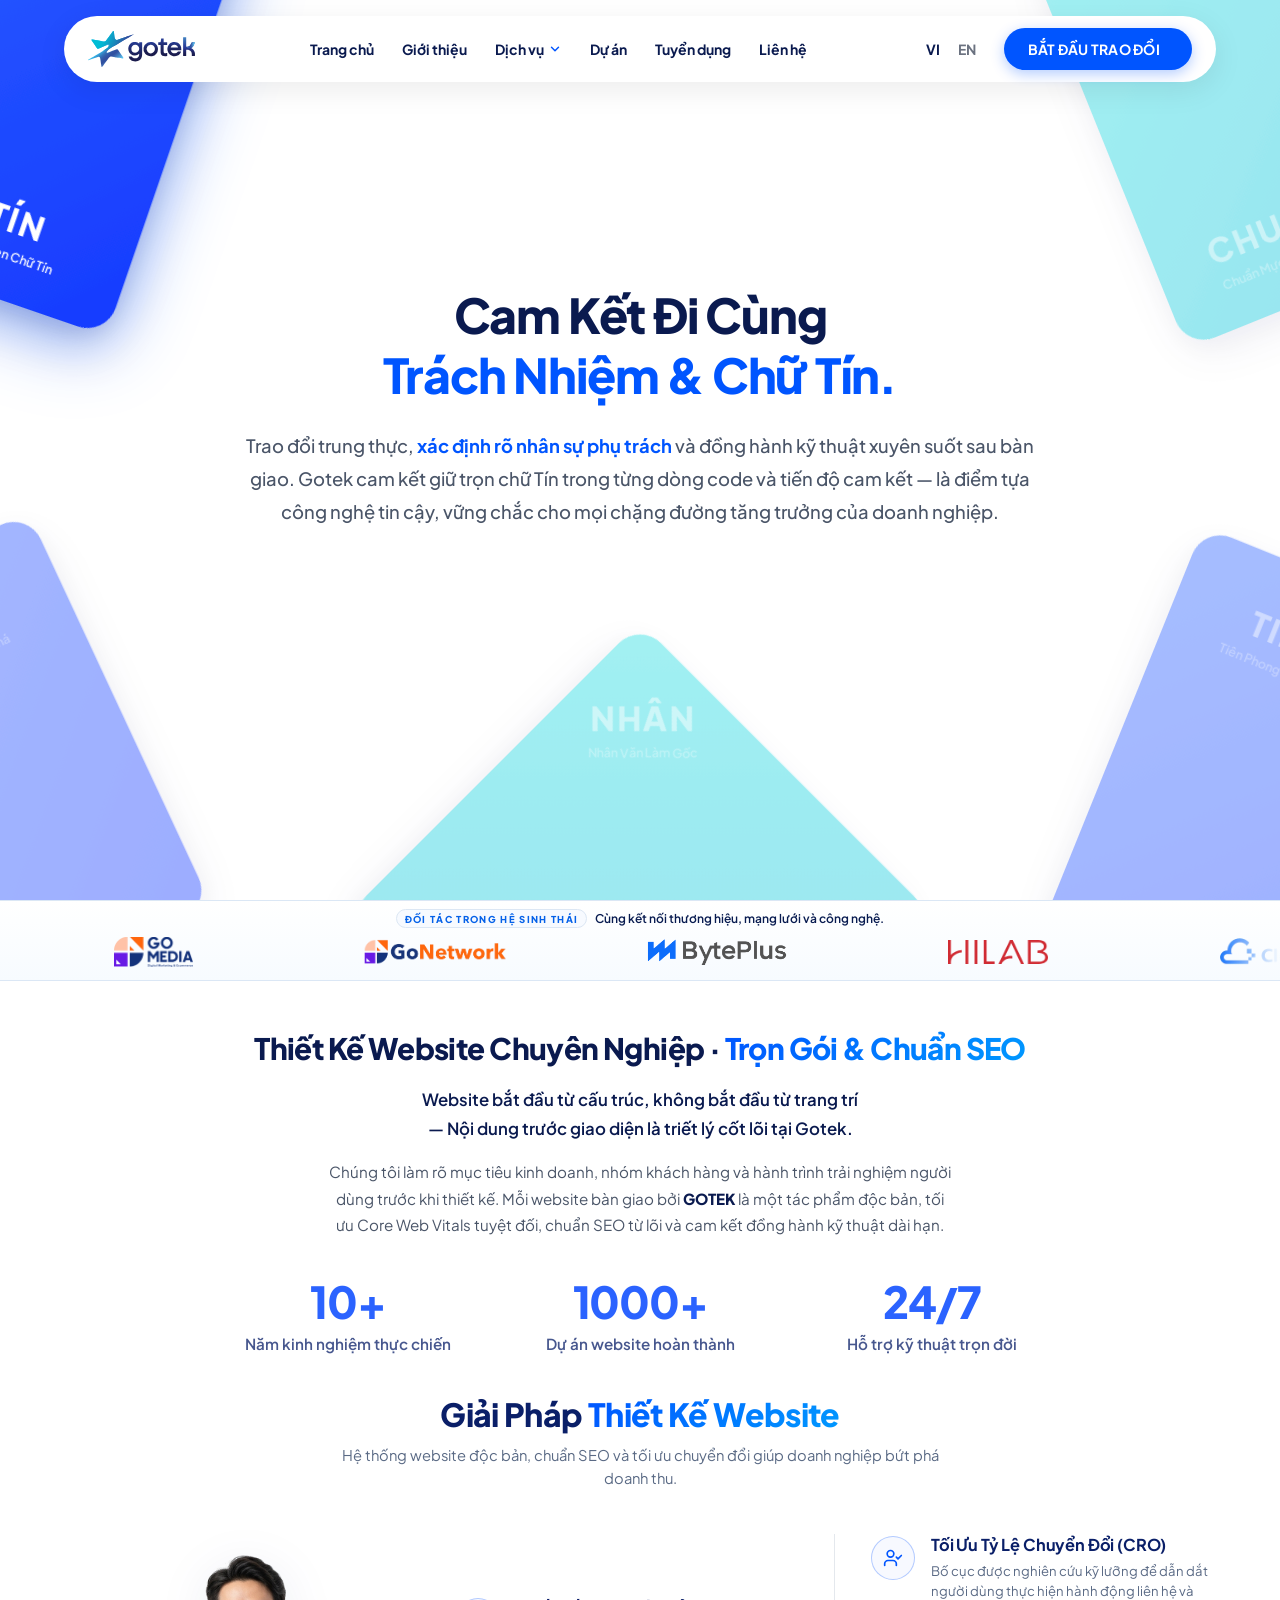
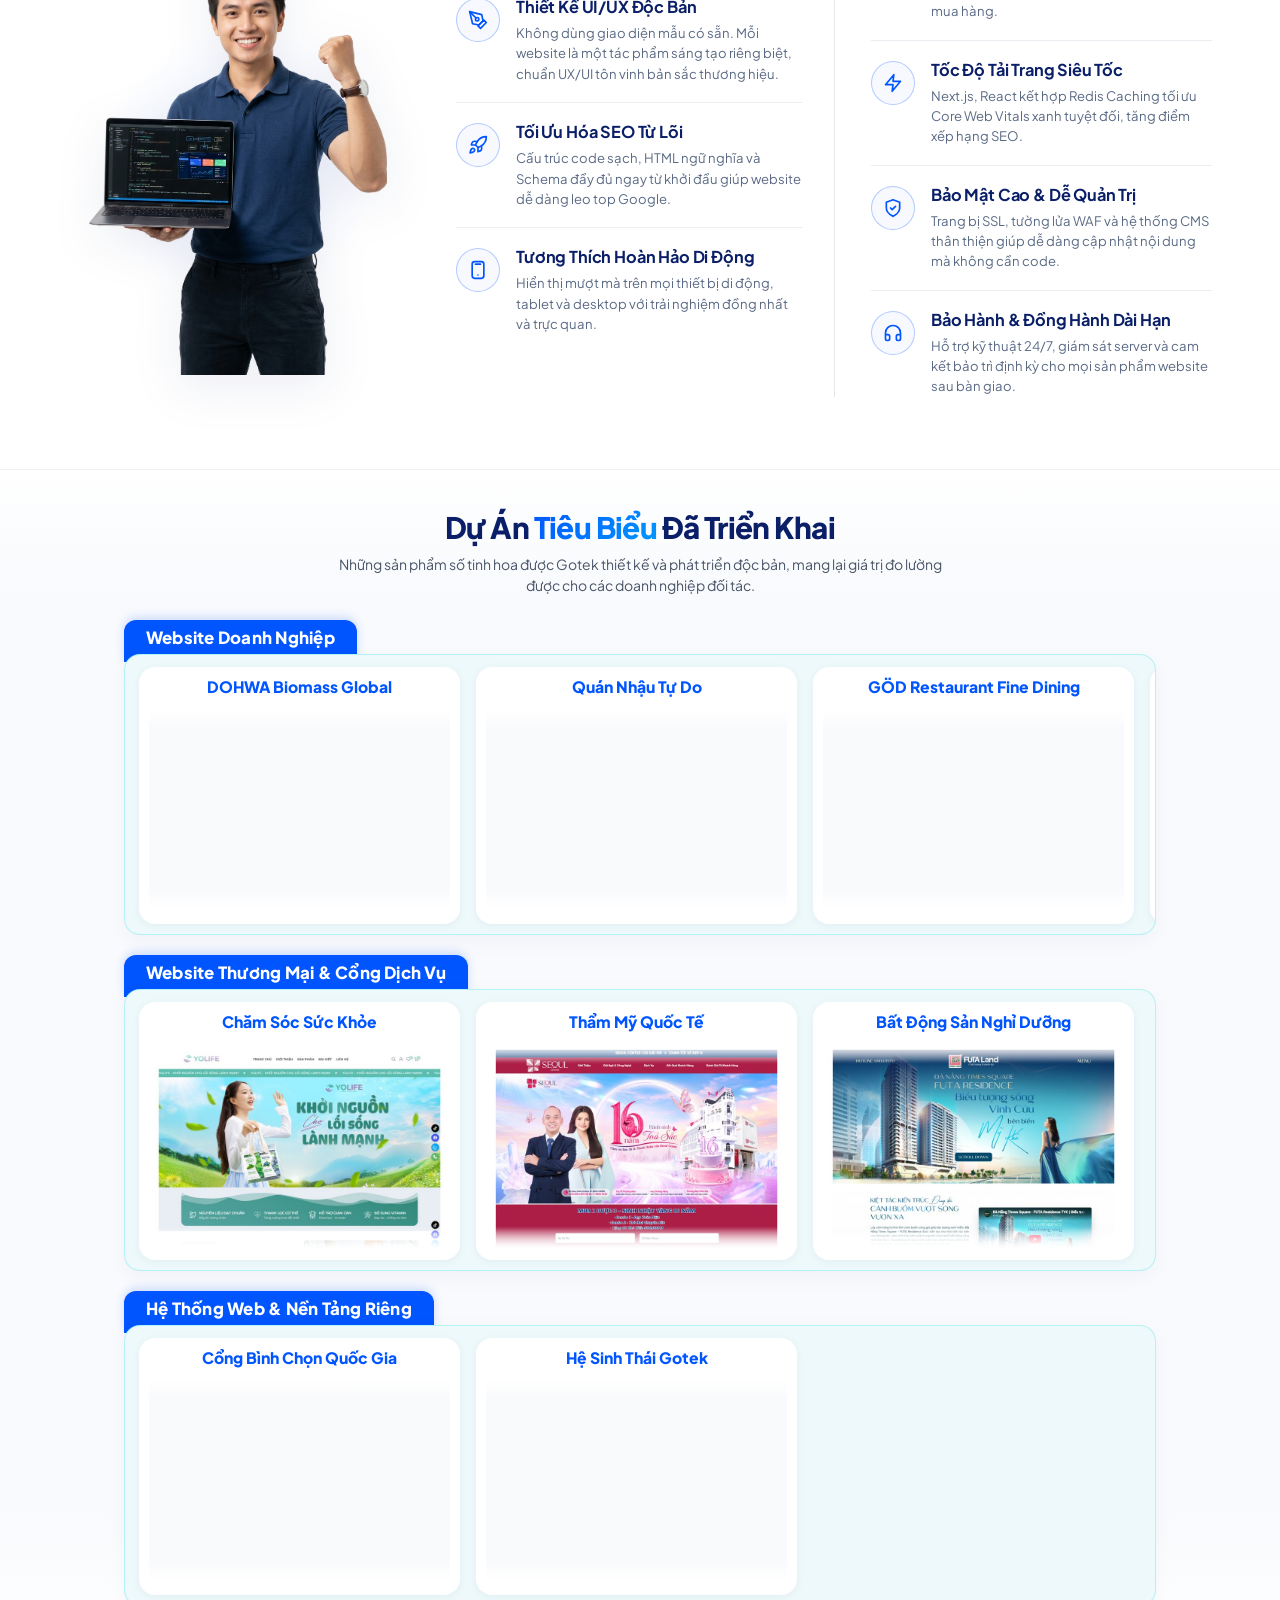
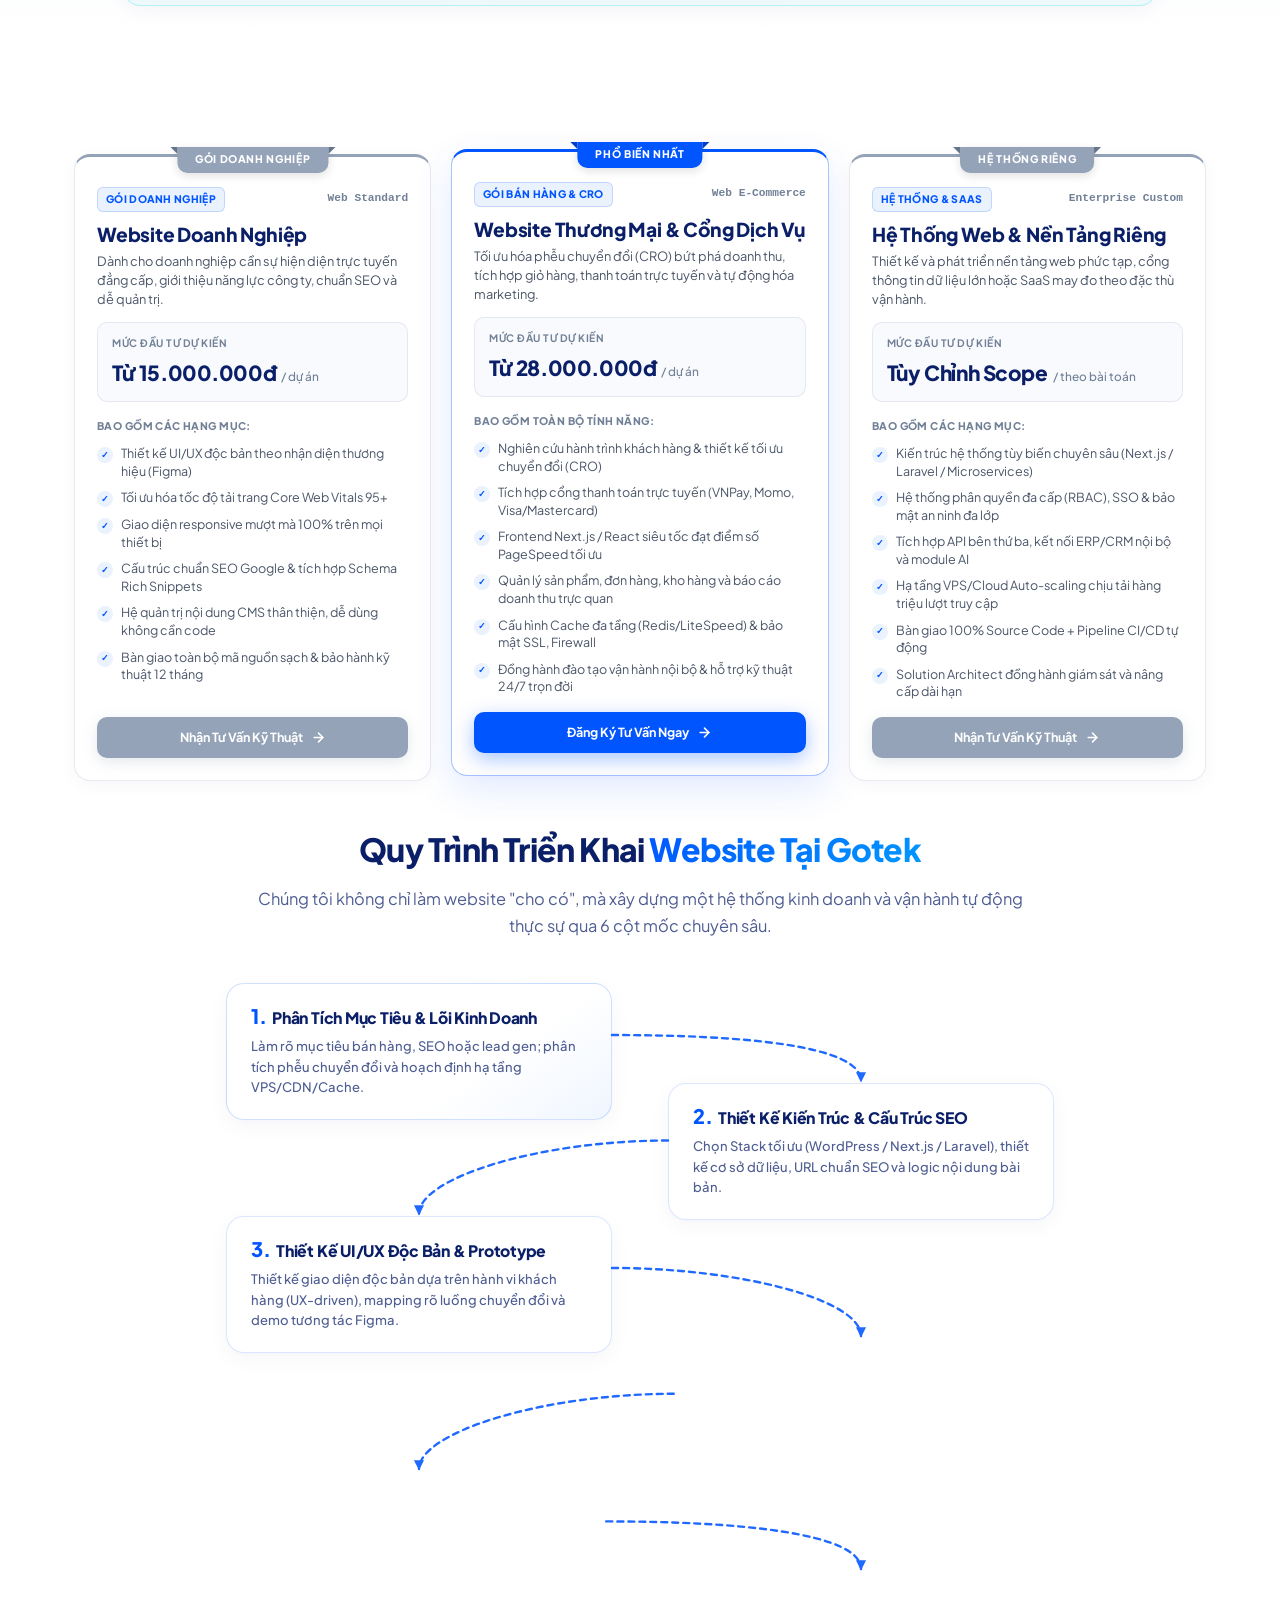
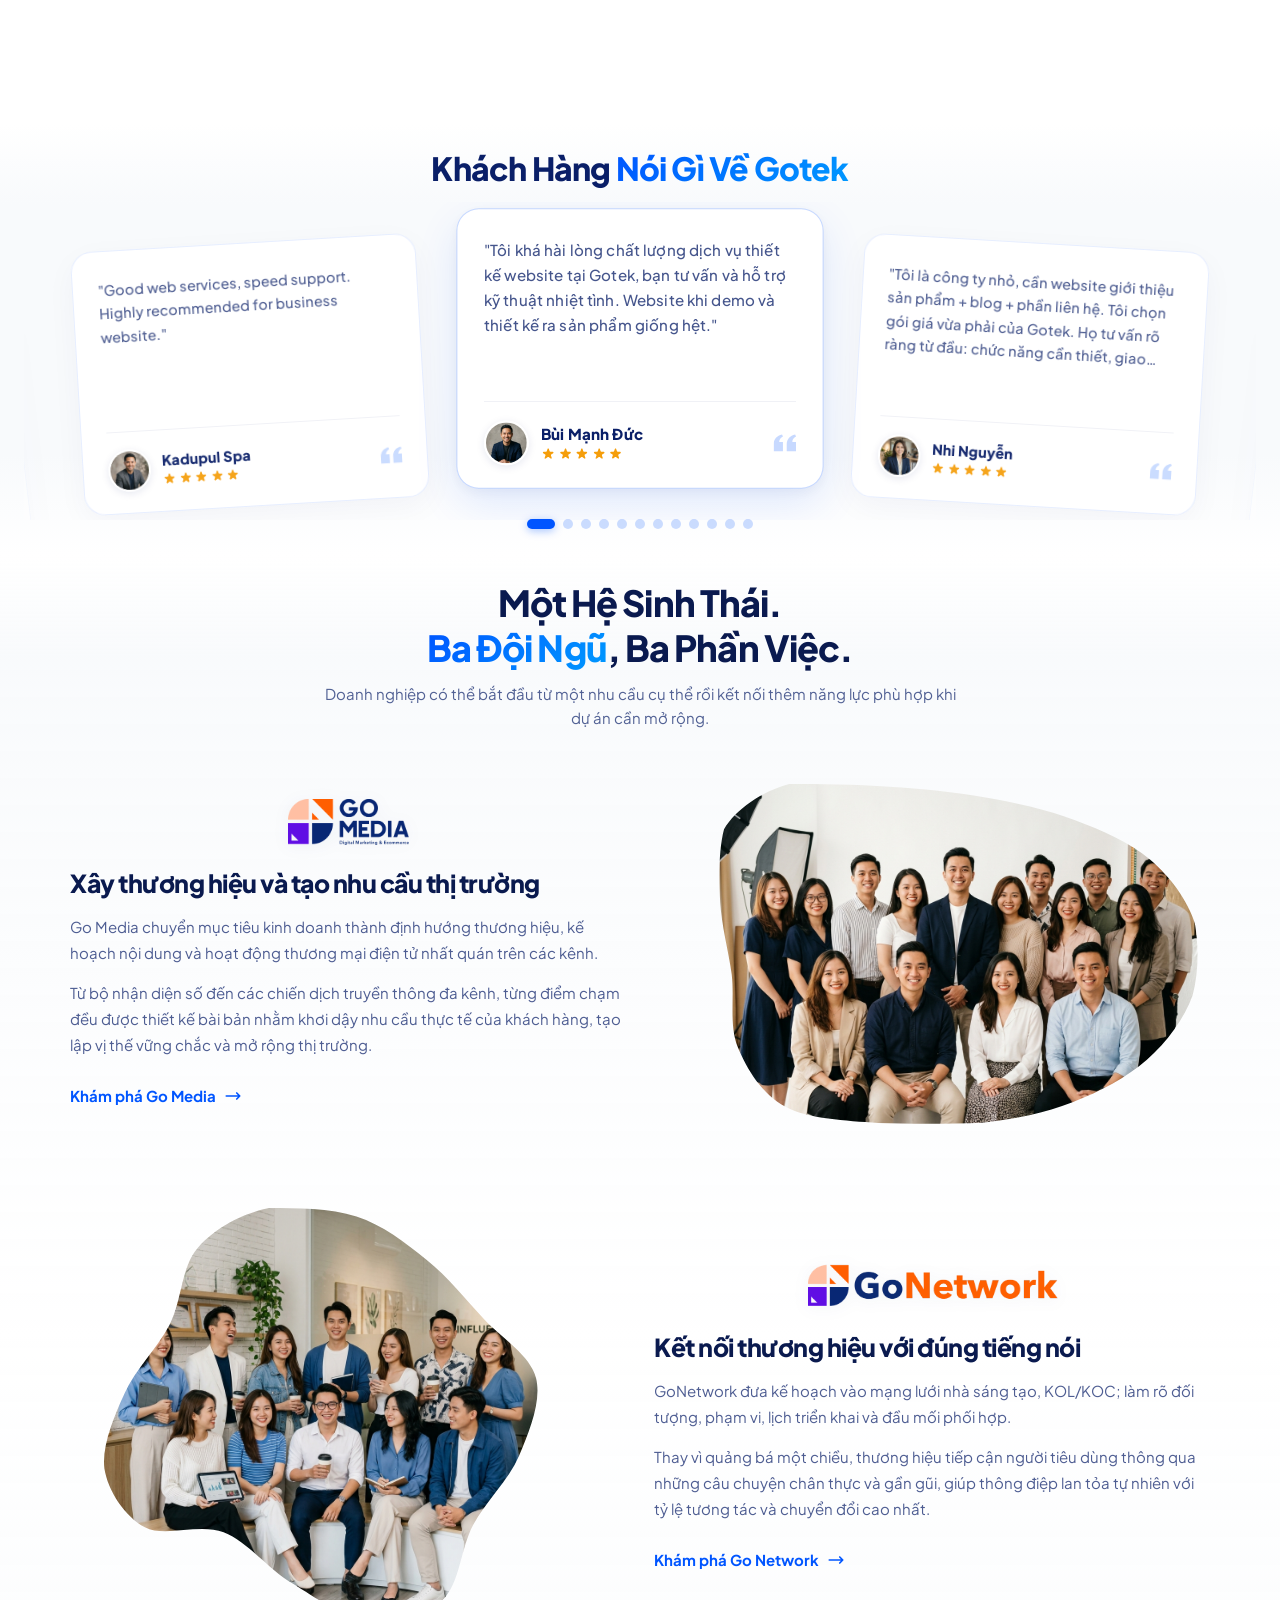
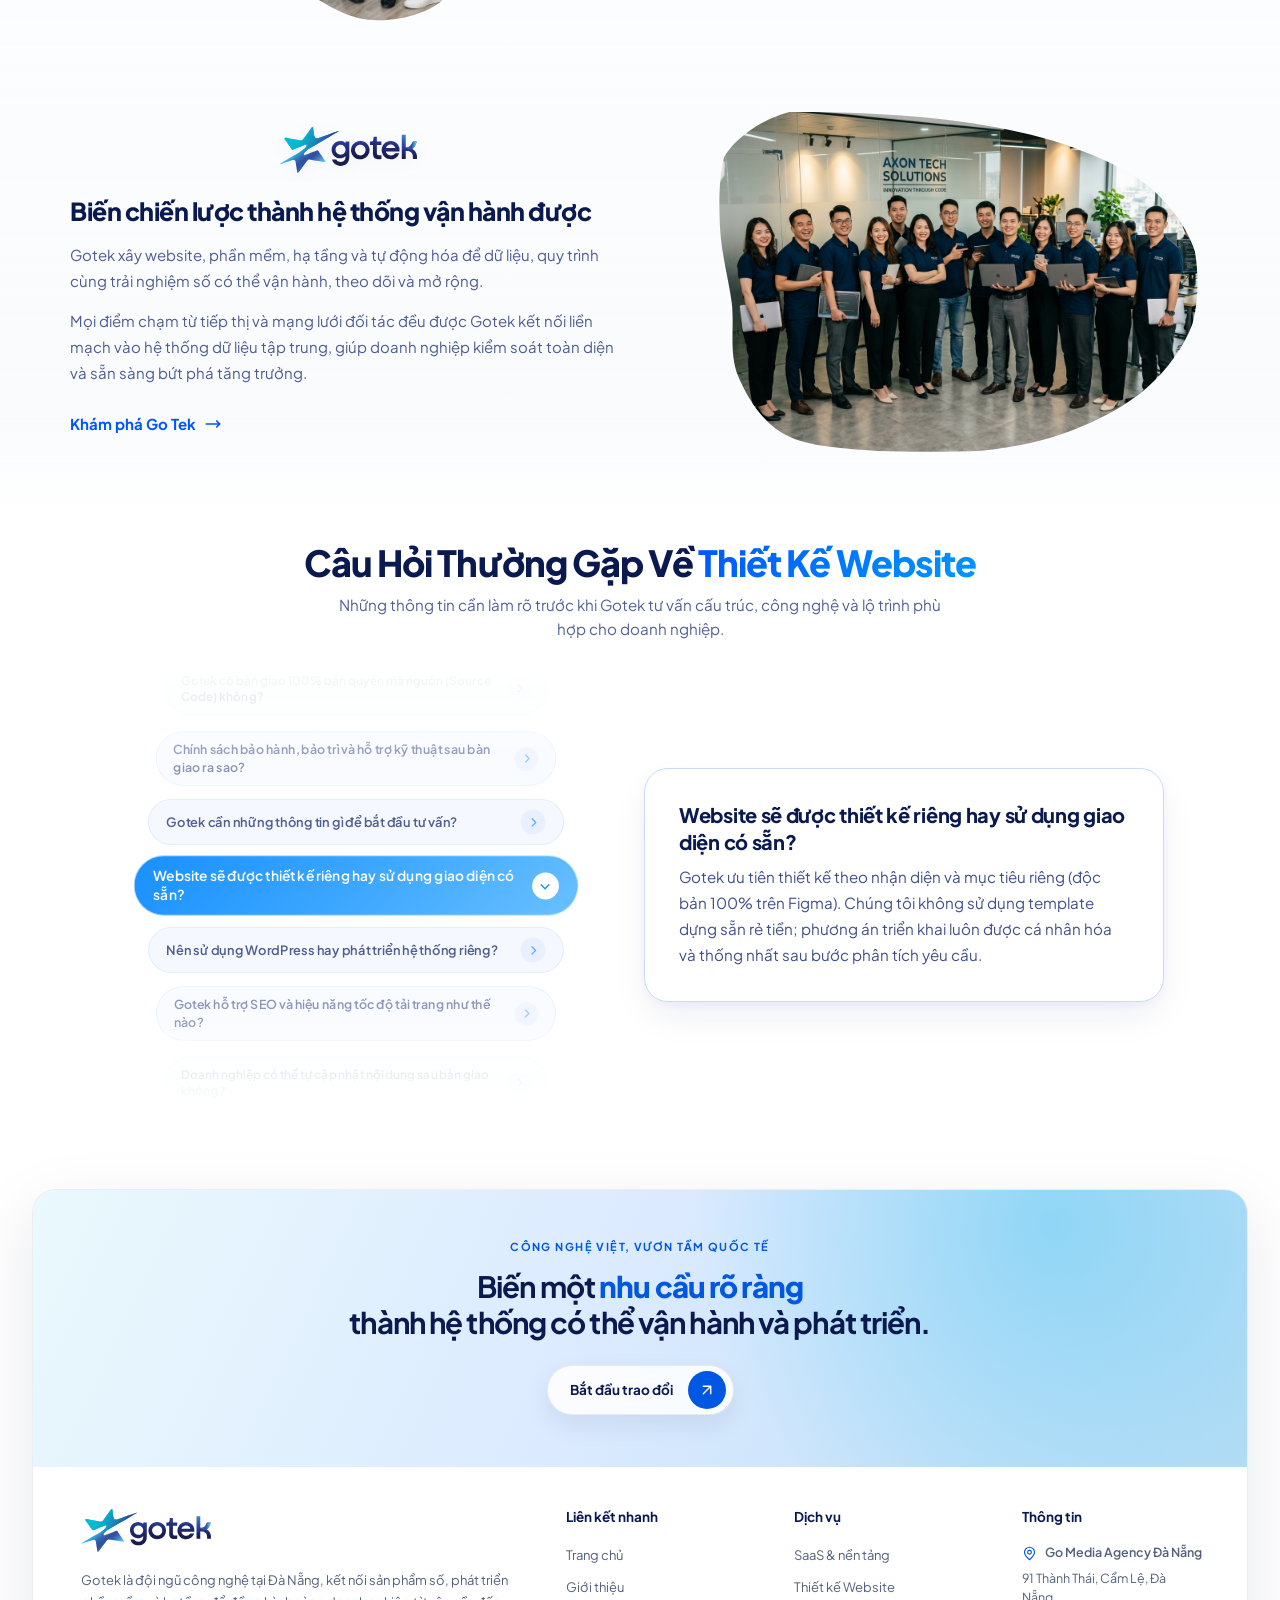
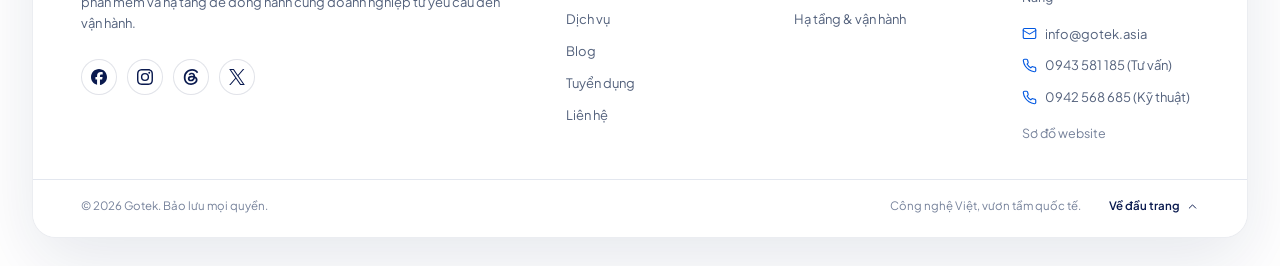
==== commit 4984458a: "Tang kich thuoc tab danh muc du an, fix khoang cach va canh le tren mobile tablet, them hieu ung lam" ====
--- a/index.html
+++ b/index.html
@@ -16,7 +16,7 @@
     rel="stylesheet" />
 
   <!-- Stylesheets (Pure Vanilla CSS) -->
-  <link rel="stylesheet" href="css/style.css?v=87" />
+  <link rel="stylesheet" href="css/style.css?v=89" />
   <link rel="stylesheet" href="css/footer.css?v=22" />
 
   <!-- GSAP Core (Tương tự landing_page_gotek) -->
@@ -1017,7 +1017,7 @@
   <!-- 1. Nạp GotekDataStore trước (chứa dữ liệu hoặc fetch từ data/*.json) -->
   <script src="data/data-store.js?v=5"></script>
   <!-- 2. Nạp main logic (module ES) -->
-  <script type="module" src="js/main.js?v=57"></script>
+  <script type="module" src="js/main.js?v=58"></script>
 </body>
 
 </html>
--- a/css/style.css
+++ b/css/style.css
@@ -2567,7 +2567,7 @@
 /* Header (Ảnh 2: từ từ hiện ra) */
 .projects-header {
   text-align: center;
-  margin-bottom: 24px;
+  margin-bottom: 58px;
   opacity: 0;
   transform: translateY(24px);
   transition: opacity 1s cubic-bezier(0.16, 1, 0.3, 1), transform 1s cubic-bezier(0.16, 1, 0.3, 1);
@@ -2610,7 +2610,7 @@
   justify-content: center;
   align-items: center;
   margin: 0;
-  gap: 24px;
+  gap: 54px;
   width: 100%;
   opacity: 0;
   transform: translateY(60px);
@@ -2631,25 +2631,25 @@
 /* Tab tiêu đề: Nằm ở lớp DƯỚI (z-index: 1), thò phần trên ra ngoài, chân chìm sau khung xanh */
 .project-type-pill {
   position: absolute;
-  top: -26px;
+  top: -34px;
   left: 0;
   z-index: 1;
   background: #0055FF;
-  padding: 4px 16px 10px 16px;
-  border-radius: 10px 10px 0 0;
+  padding: 7px 22px 14px 22px;
+  border-radius: 12px 12px 0 0;
   display: inline-flex;
   align-items: flex-start;
   justify-content: center;
-  letter-spacing: 0.01em;
+  letter-spacing: 0.015em;
   white-space: nowrap;
   flex-shrink: 0;
-  box-shadow: 0 -2px 8px rgba(0, 85, 255, 0.1);
+  box-shadow: 0 -3px 10px rgba(0, 85, 255, 0.18);
 }
 
 .project-type-pill h2 {
   color: #FFFFFF;
   font-family: var(--font-family);
-  font-size: 0.85rem;
+  font-size: 1.05rem;
   font-weight: 800;
   margin: 0;
   padding: 0;
@@ -2805,10 +2805,36 @@
   width: 100%;
   height: var(--scroll-h);
   overflow: hidden;
-  border-radius: 12px;
+  border-radius: 10px;
   background: #F8FAFC;
   border: none !important;
   box-shadow: none;
+  /* Hiệu ứng mờ dần (vignette fade) ở mép trên và mép dưới hình ảnh */
+  -webkit-mask-image: linear-gradient(to bottom, transparent 0%, black 22px, black calc(100% - 22px), transparent 100%);
+  mask-image: linear-gradient(to bottom, transparent 0%, black 22px, black calc(100% - 22px), transparent 100%);
+}
+
+.project-scroll-viewport::before,
+.project-scroll-viewport::after {
+  content: '';
+  position: absolute;
+  left: 0;
+  right: 0;
+  height: 24px;
+  pointer-events: none;
+  z-index: 3;
+}
+
+.project-scroll-viewport::before {
+  top: 0;
+  background: linear-gradient(to bottom, rgba(255, 255, 255, 0.98) 0%, rgba(255, 255, 255, 0.6) 40%, rgba(255, 255, 255, 0) 100%);
+  border-radius: 10px 10px 0 0;
+}
+
+.project-scroll-viewport::after {
+  bottom: 0;
+  background: linear-gradient(to top, rgba(255, 255, 255, 0.98) 0%, rgba(255, 255, 255, 0.6) 40%, rgba(255, 255, 255, 0) 100%);
+  border-radius: 0 0 10px 10px;
 }
 
 /* Ảnh dài toàn trang web bên trong: Mặc định ở đỉnh trang */
@@ -2824,16 +2850,22 @@
   will-change: transform;
 }
 
-/* KHI HOVER: Ảnh tự động cuộn từ từ, êm ái cho đến hết toàn bộ chiều dài ảnh! */
-.project-card:hover .project-scroll-img {
+/* KHI HOVER HOẶC KHI CLICK TRÊN IPAD/TABLET: Ảnh tự động cuộn từ từ, êm ái cho đến hết toàn bộ chiều dài ảnh! */
+.project-card:hover .project-scroll-img,
+.project-card.is-scrolling .project-scroll-img {
   transform: translateY(calc(-100% + var(--scroll-h)));
   transition: transform 6.5s cubic-bezier(0.25, 0.1, 0.25, 1);
+}
+
+/* Khi có card đang tự động cuộn (đặc biệt trên iPad/tablet/mobile): tạm dừng hiệu ứng chạy ngang để người dùng quan sát trọn vẹn */
+.project-saas.has-scrolling-item .project-track {
+  animation-play-state: paused !important;
 }
 
 /* Responsive Dự án tiêu biểu */
 @media (max-width: 1199px) {
   .project-saas {
-    padding: 16px 14px 14px 14px;
+    padding: 14px 14px 12px 14px;
   }
 
   .project-saas.is-static .project-track,
@@ -2848,68 +2880,133 @@
   }
 }
 
+/* Tablet & iPad (769px - 1024px) */
+@media (min-width: 769px) and (max-width: 1024px) {
+  .featured-projects-section {
+    padding: 38px 0 52px;
+  }
+
+  .projects-header {
+    margin-bottom: 52px;
+  }
+
+  .project-3-saas-web-hatang {
+    gap: 48px;
+  }
+
+  .project-saas {
+    padding: 12px 12px 10px 12px;
+  }
+
+  .project-type-pill {
+    padding: 6px 18px 12px 18px;
+    top: -30px;
+    border-radius: 10px 10px 0 0;
+  }
+
+  .project-type-pill h2 {
+    font-size: 0.96rem;
+  }
+
+  .project-scroll-viewport {
+    --scroll-h: 210px;
+  }
+}
+
+/* Điện thoại di động (Mobile < 768px) */
 @media (max-width: 768px) {
   .featured-projects-section {
-    padding: 56px 0 72px;
+    padding: 32px 0 44px;
   }
 
   .projects-header {
-    margin-bottom: 76px;
+    margin-bottom: 44px;
   }
 
   .projects-title {
-    font-size: clamp(1.45rem, 6vw, 1.85rem);
+    font-size: clamp(1.35rem, 5.5vw, 1.7rem);
     line-height: 1.3;
-    margin-bottom: 14px;
+    margin-bottom: 8px;
   }
 
   .projects-title-main {
-    display: block;
-    margin-bottom: 4px;
-    white-space: nowrap;
+    display: inline;
+    margin-bottom: 0;
+    white-space: normal;
   }
 
   .projects-title-sub {
-    display: block;
-    white-space: nowrap;
+    display: inline;
+    white-space: normal;
   }
 
   .projects-lead {
-    font-size: 0.88rem;
-    line-height: 1.6;
+    font-size: 0.85rem;
+    line-height: 1.55;
     padding: 0 8px;
+    max-width: 520px;
+  }
+
+  .project-3-saas-web-hatang {
+    gap: 40px;
   }
 
   .project-saas {
-    padding: 32px 14px 18px 14px;
-    border-radius: 16px;
+    padding: 12px 10px 10px 10px;
+    border-radius: 14px;
   }
 
   .project-type-pill {
-    padding: 8px 18px 20px 18px;
-    top: -42px;
+    padding: 5px 16px 10px 16px;
+    top: -26px;
+    border-radius: 10px 10px 0 0;
   }
 
   .project-type-pill h2 {
-    font-size: 1.05rem;
+    font-size: 0.86rem;
+    font-weight: 800;
   }
 
   .project-saas.is-static .project-track,
   .project-saas.is-marquee .project-track {
-    gap: var(--project-gap, 16px);
+    gap: var(--project-gap, 12px);
   }
 
   .project-saas.is-static .project-card,
   .project-saas.is-marquee .project-card {
-    width: var(--card-w, 280px);
+    width: var(--card-w, 260px);
+    max-width: 300px;
+  }
+
+  .project-card-header {
+    margin-bottom: 6px;
   }
 
   .project-card-title {
-    font-size: 1.05rem;
+    font-size: 0.92rem;
   }
 
   .project-scroll-viewport {
-    --scroll-h: 320px;
+    --scroll-h: 195px;
+  }
+}
+
+@media (max-width: 480px) {
+  .projects-header {
+    margin-bottom: 38px;
+  }
+
+  .project-3-saas-web-hatang {
+    gap: 36px;
+  }
+
+  .project-type-pill {
+    padding: 4px 14px 8px 14px;
+    top: -24px;
+  }
+
+  .project-type-pill h2 {
+    font-size: 0.82rem;
   }
 }
 
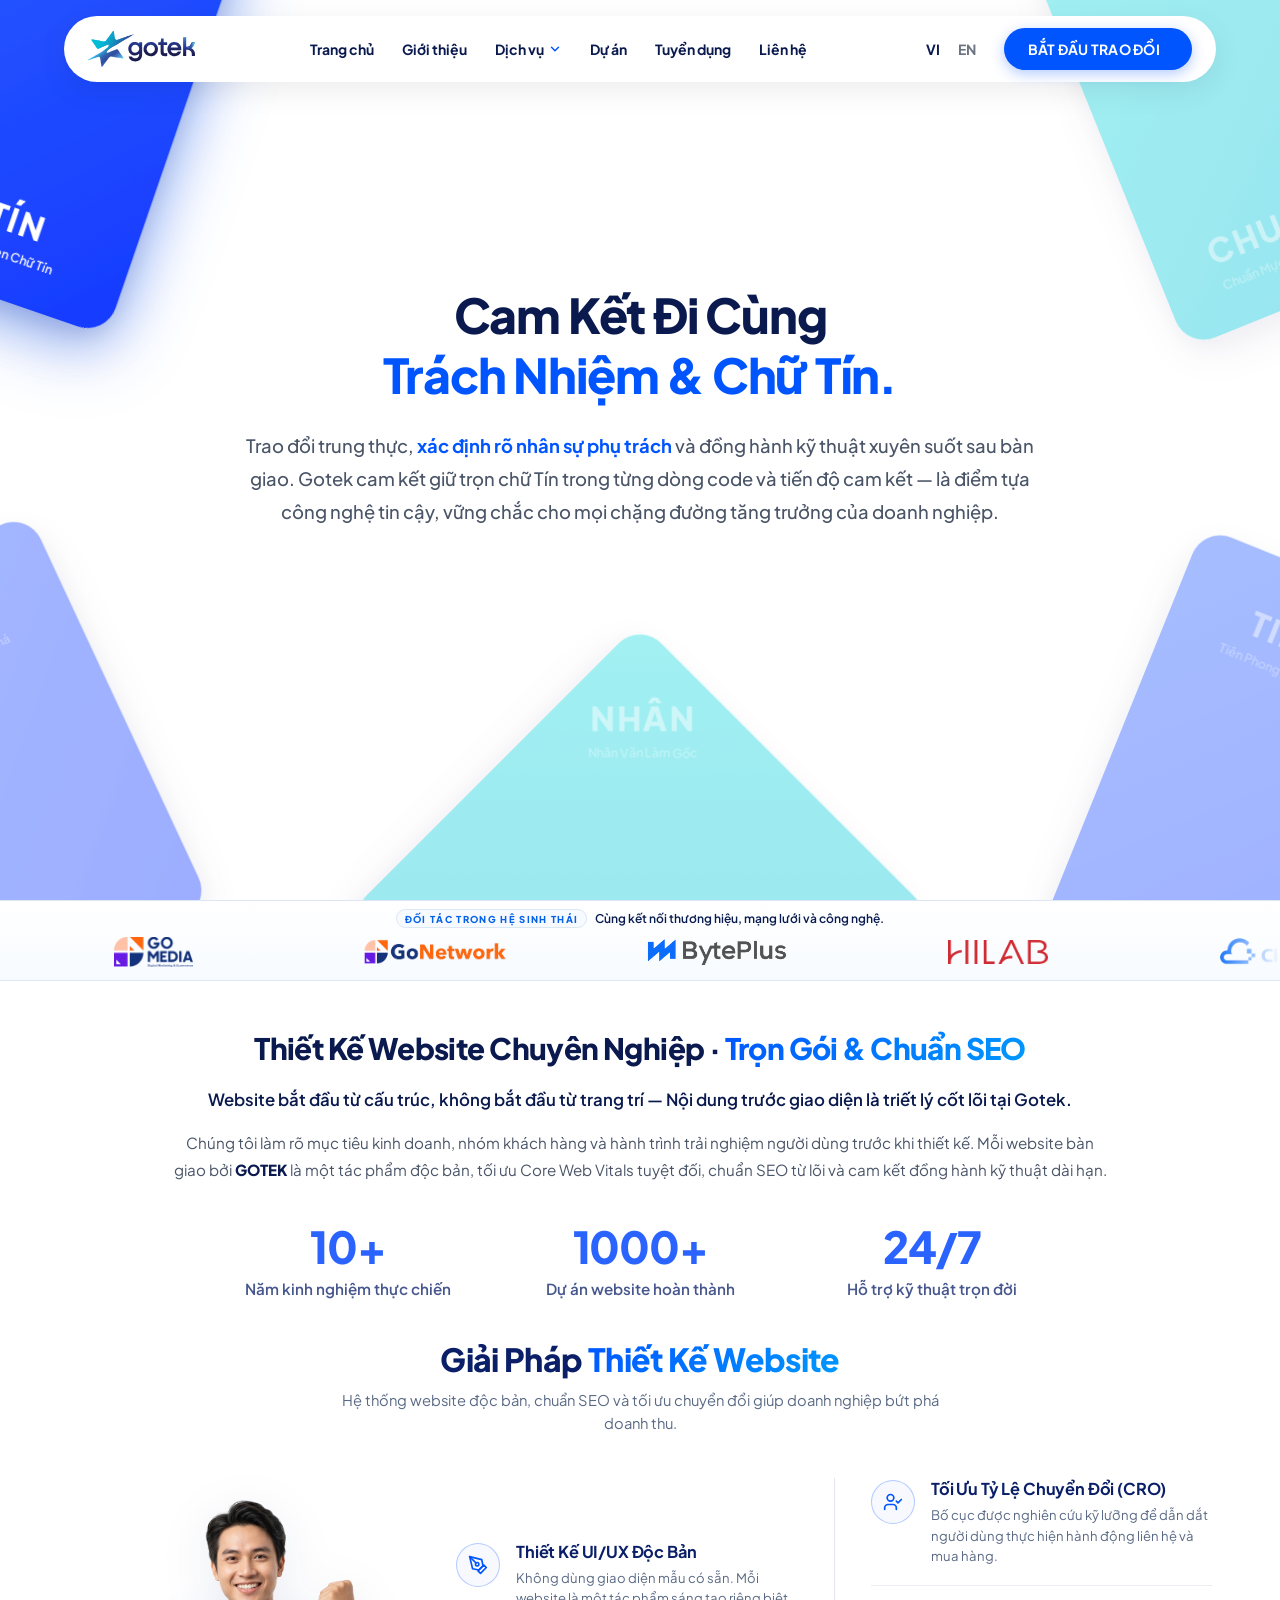
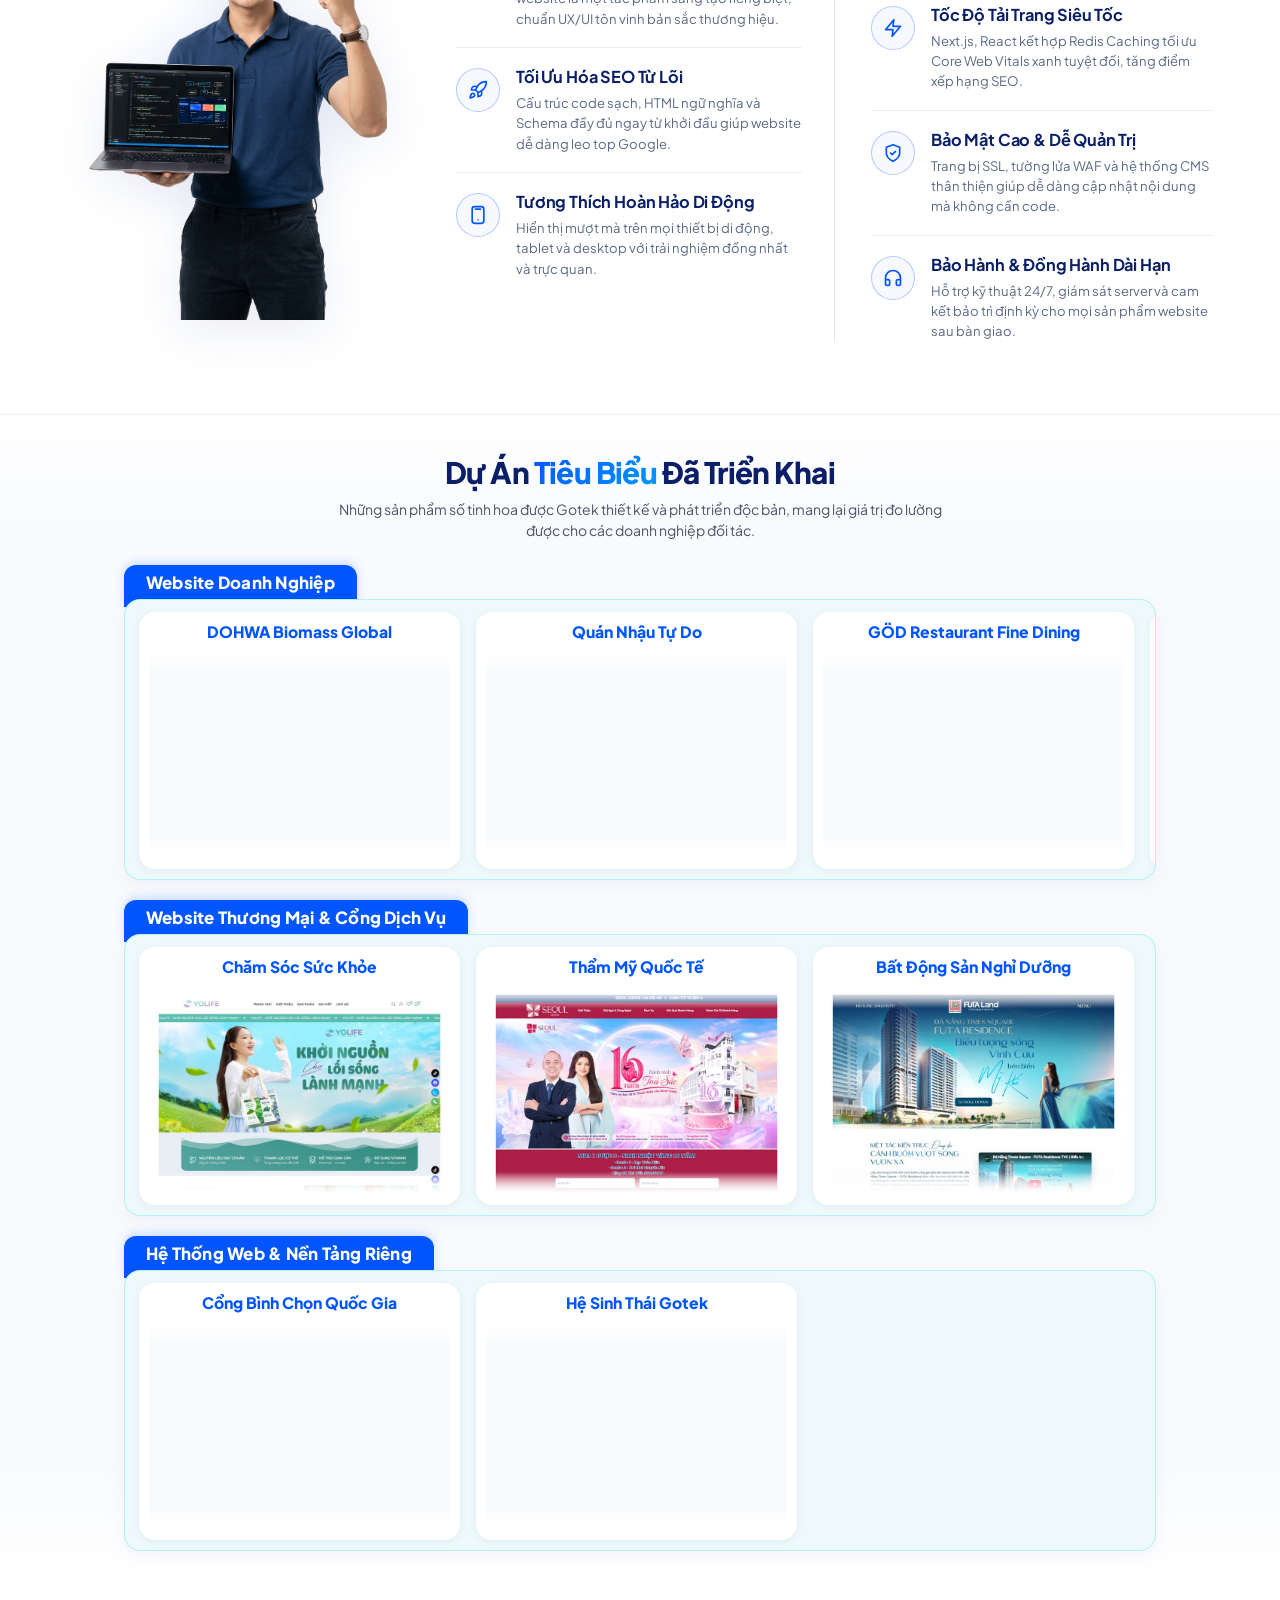
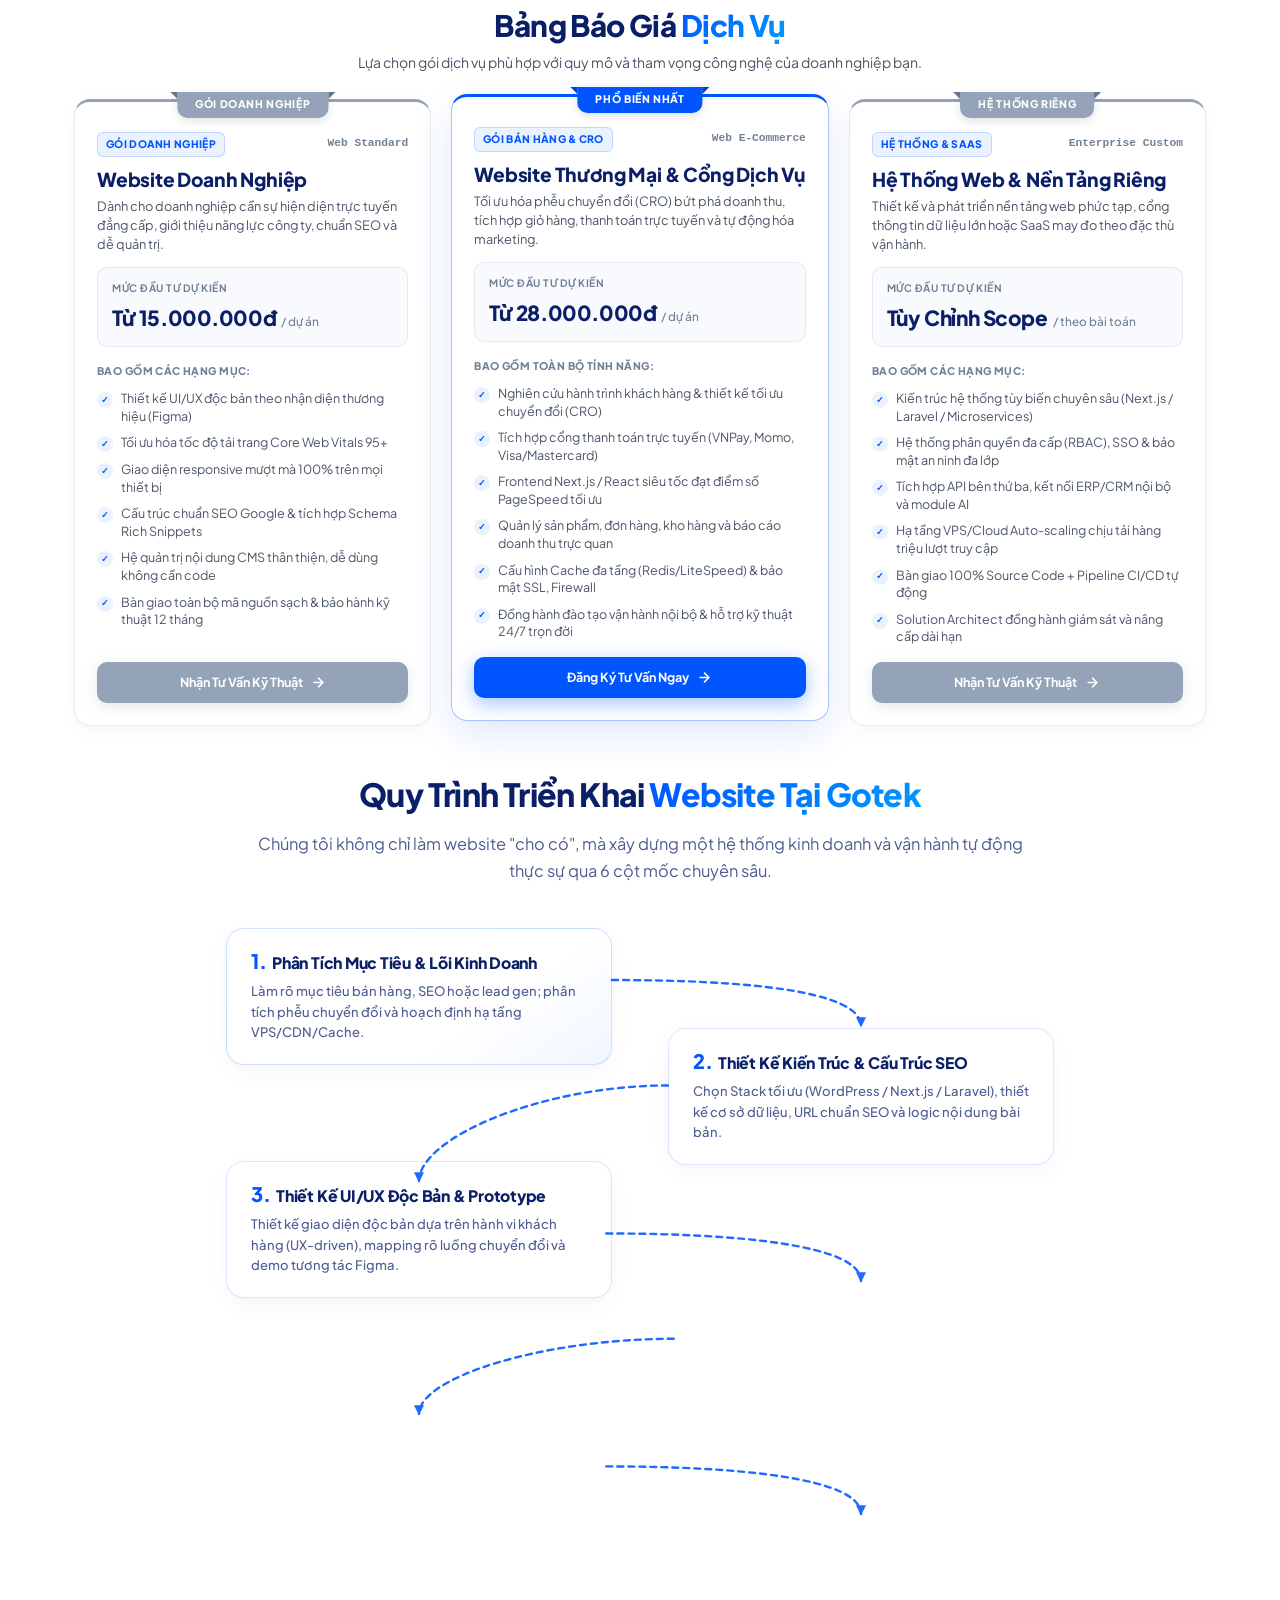
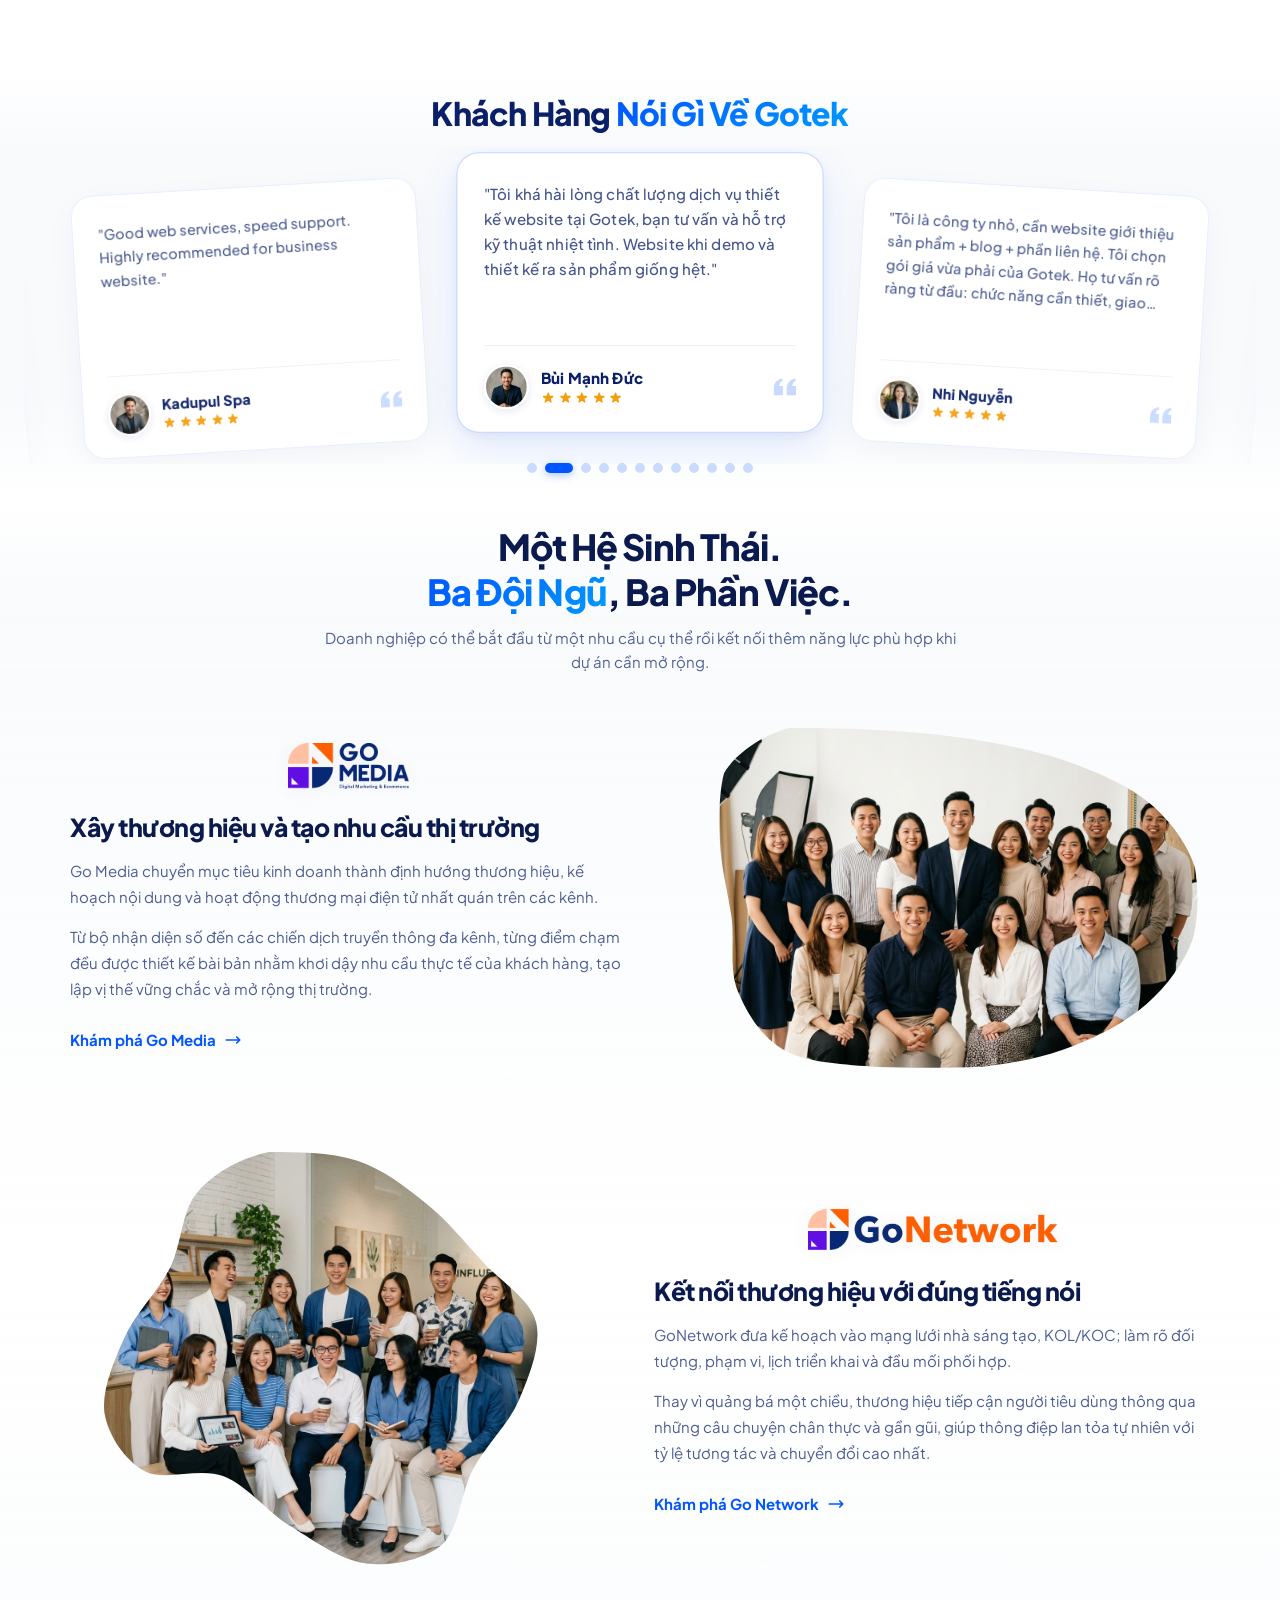
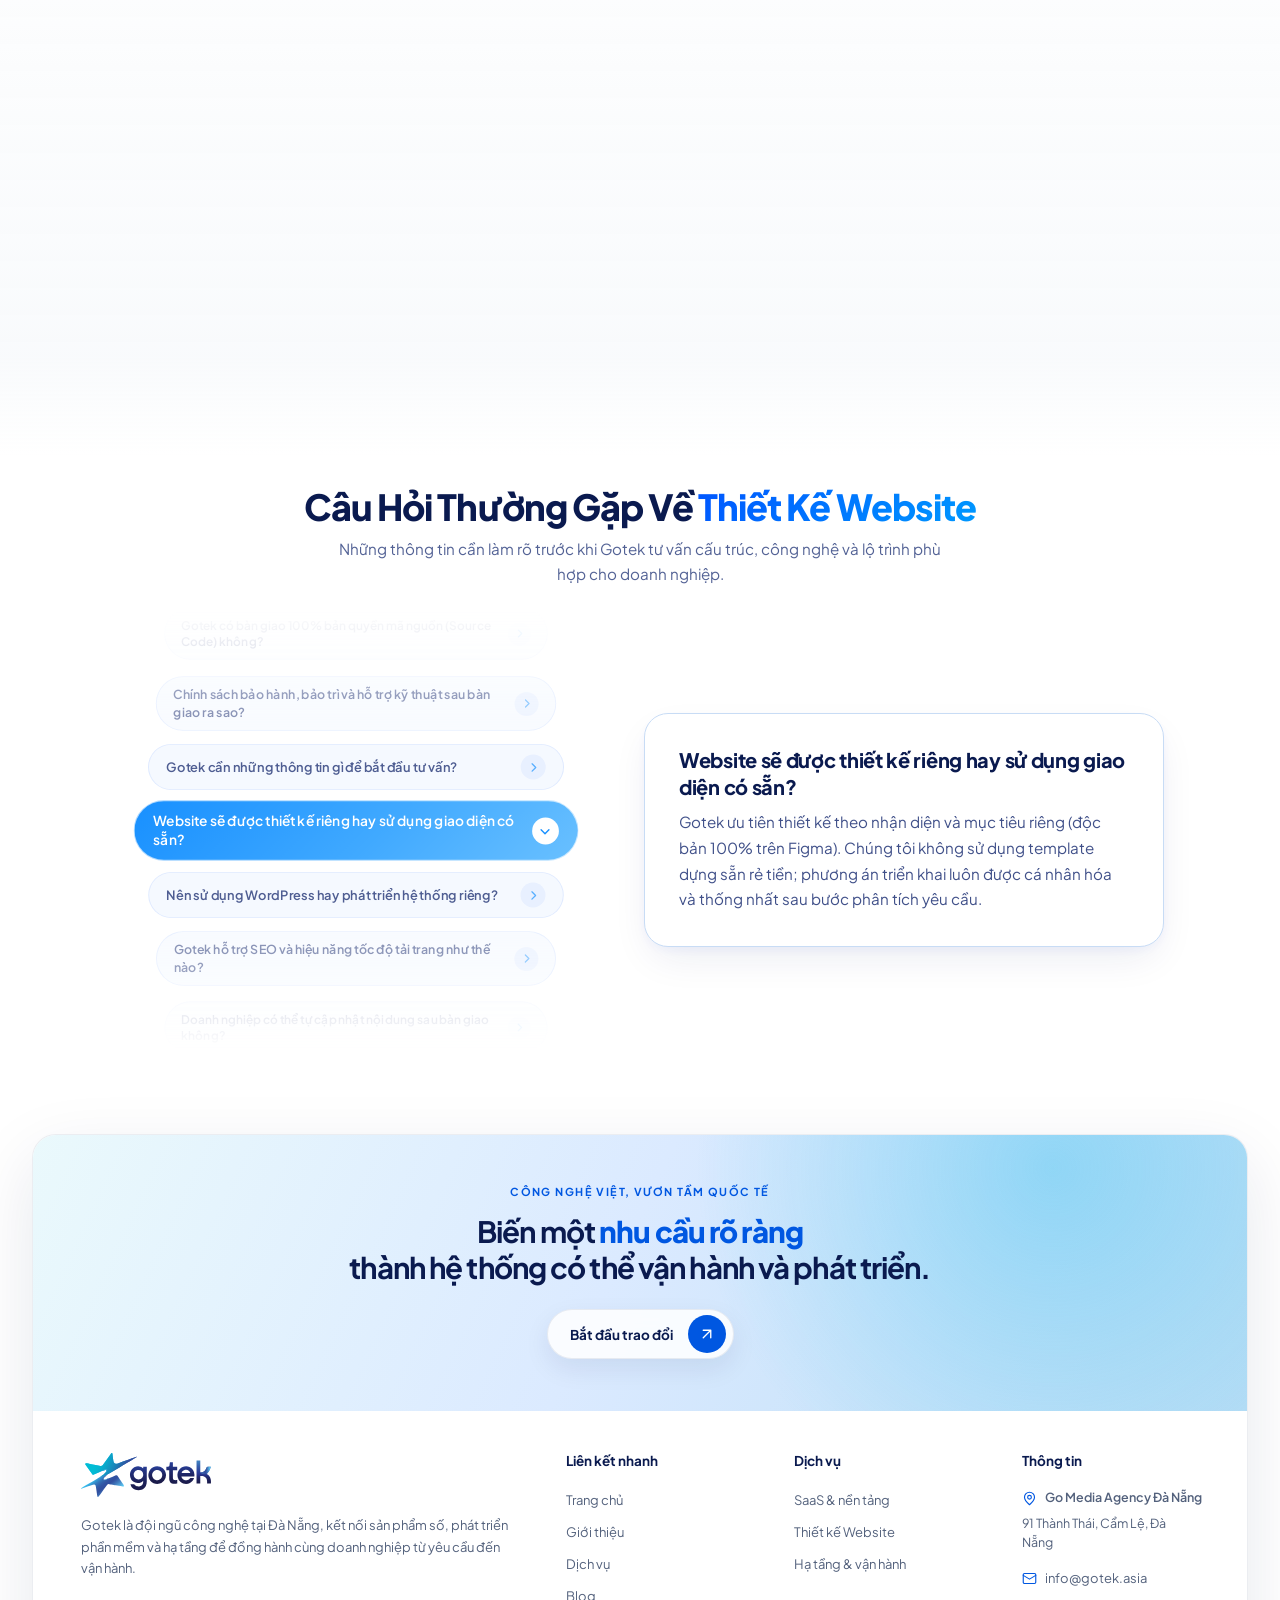
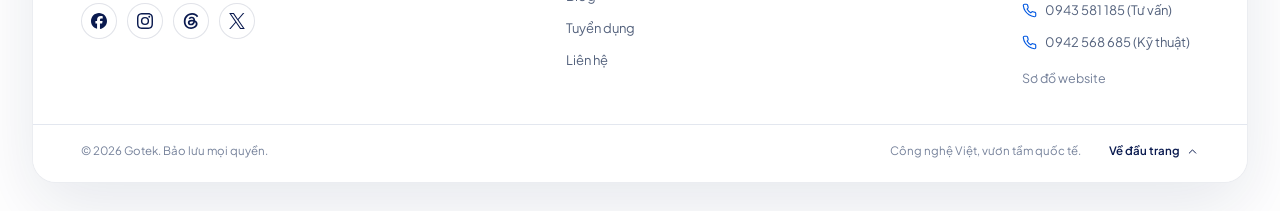
==== commit f21c8510: "Dong bo do rong bang nhau cho 2 doan mo ta section gioi thieu doi tac" ====
--- a/index.html
+++ b/index.html
@@ -16,7 +16,7 @@
     rel="stylesheet" />
 
   <!-- Stylesheets (Pure Vanilla CSS) -->
-  <link rel="stylesheet" href="css/style.css?v=89" />
+  <link rel="stylesheet" href="css/style.css?v=90" />
   <link rel="stylesheet" href="css/footer.css?v=22" />
 
   <!-- GSAP Core (Tương tự landing_page_gotek) -->
--- a/css/style.css
+++ b/css/style.css
@@ -1907,7 +1907,7 @@
 }
 
 .partner-text-block {
-  max-width: 860px;
+  max-width: 980px;
   margin: 0 auto;
 }
 
@@ -1916,7 +1916,7 @@
   font-weight: 600;
   color: var(--navy);
   line-height: 1.7;
-  max-width: 860px;
+  max-width: 980px;
   margin: 0 auto 16px auto;
   text-align: center;
   text-wrap: balance;
@@ -1930,7 +1930,7 @@
   font-size: 0.95rem;
   color: #4A5568;
   line-height: 1.75;
-  max-width: 860px;
+  max-width: 980px;
   margin: 0 auto 28px auto;
   text-align: center;
   text-wrap: balance;
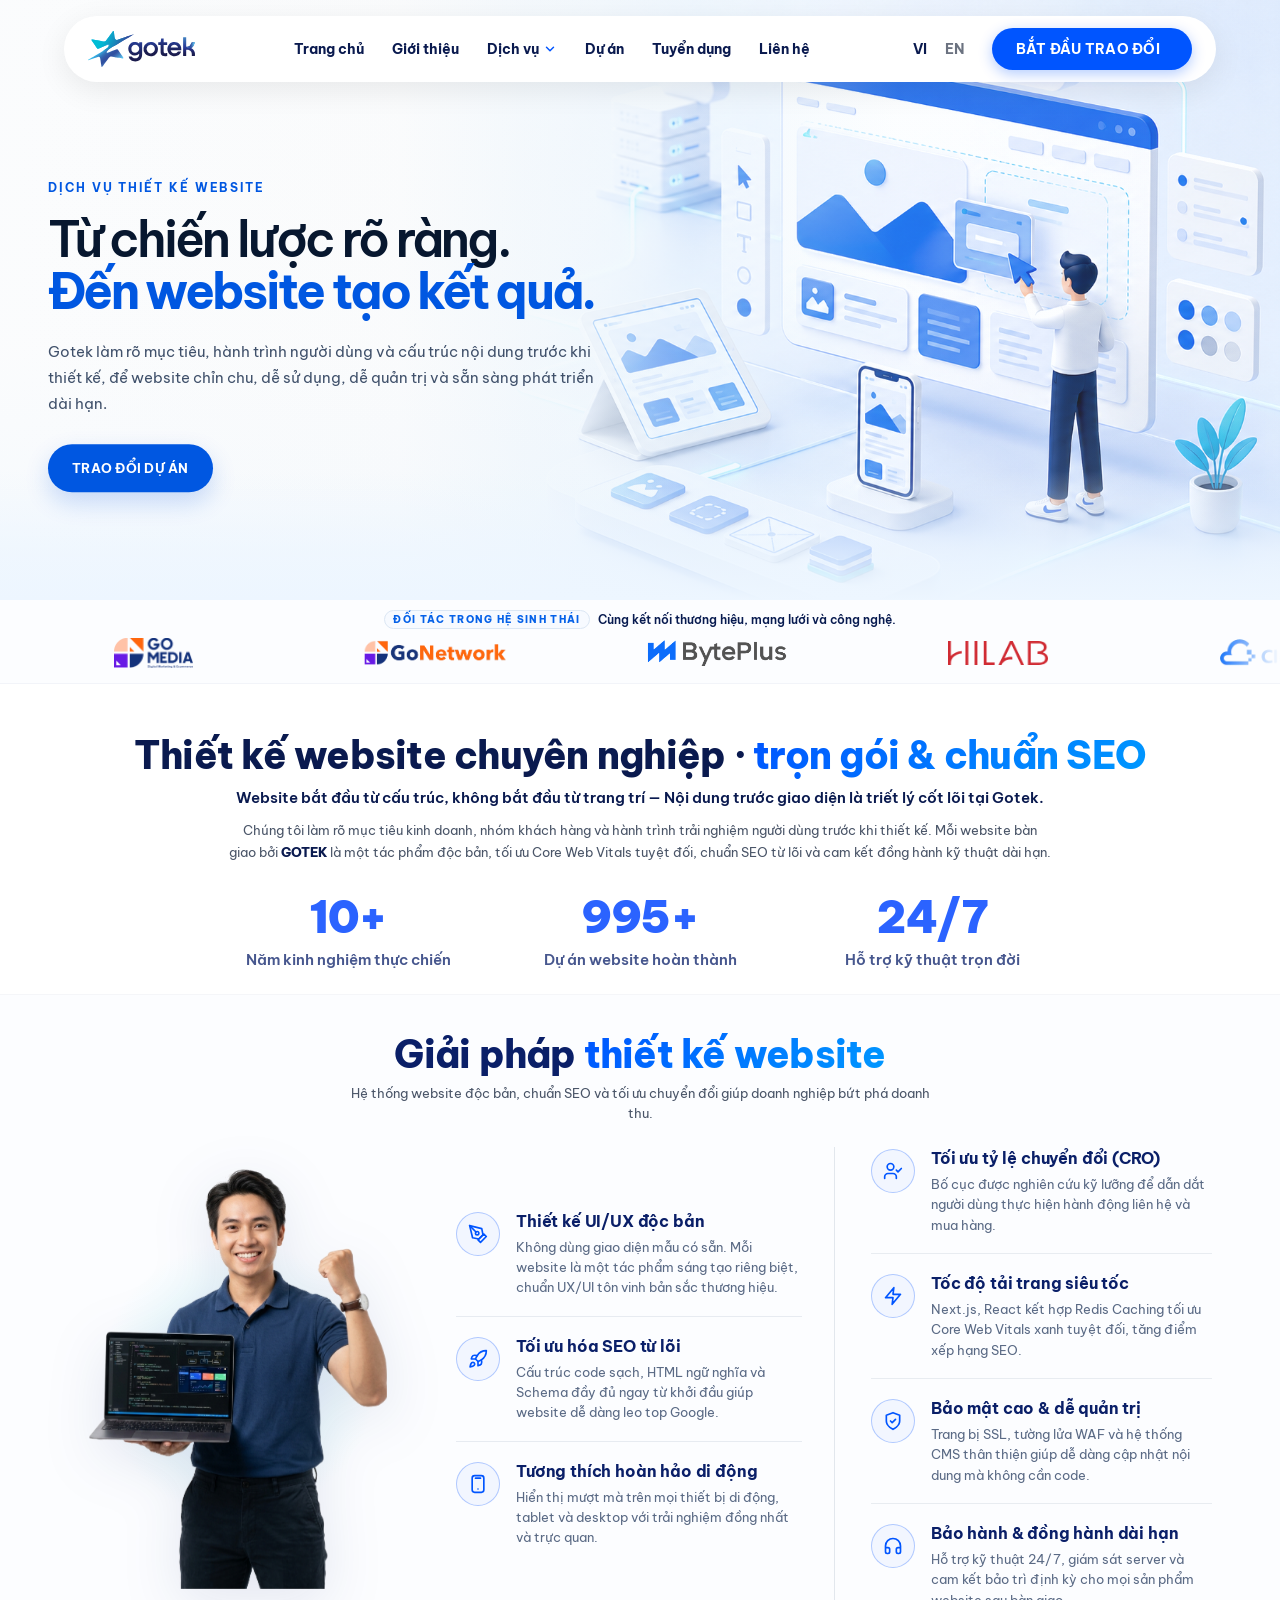
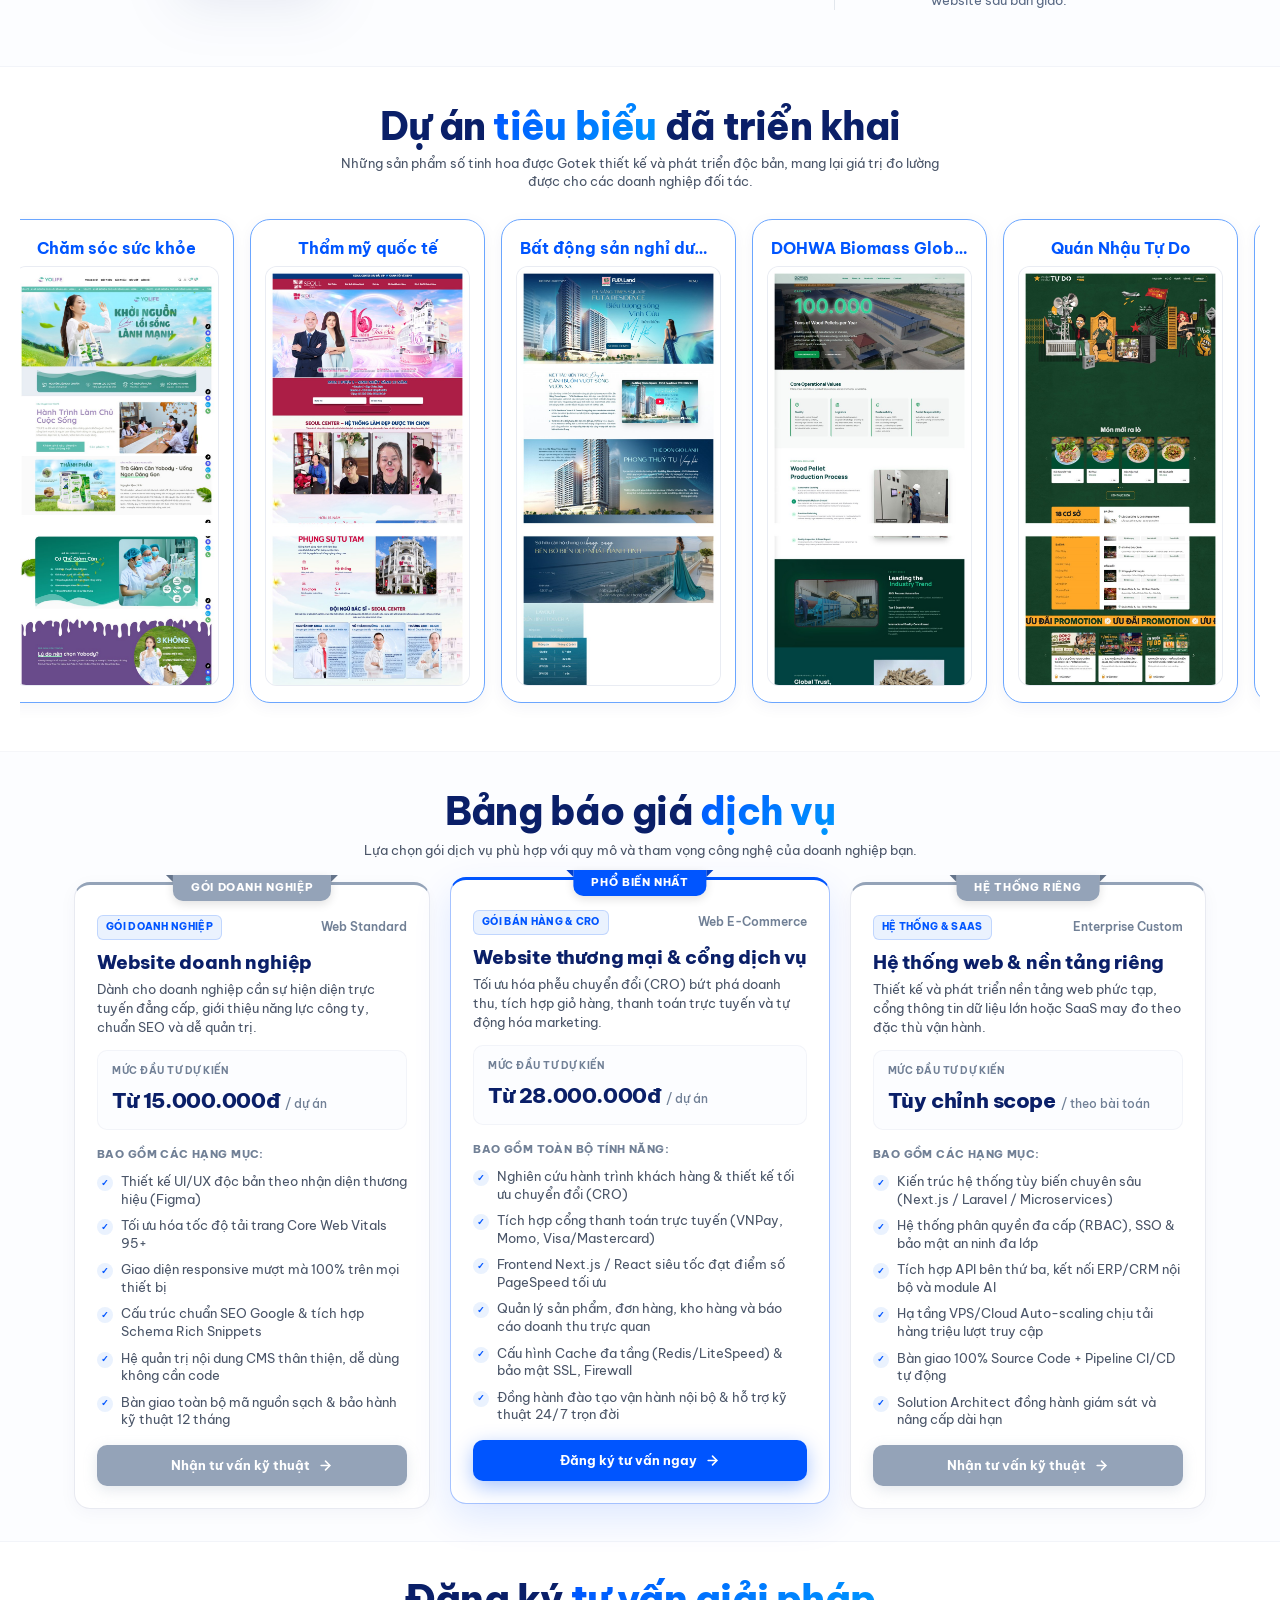
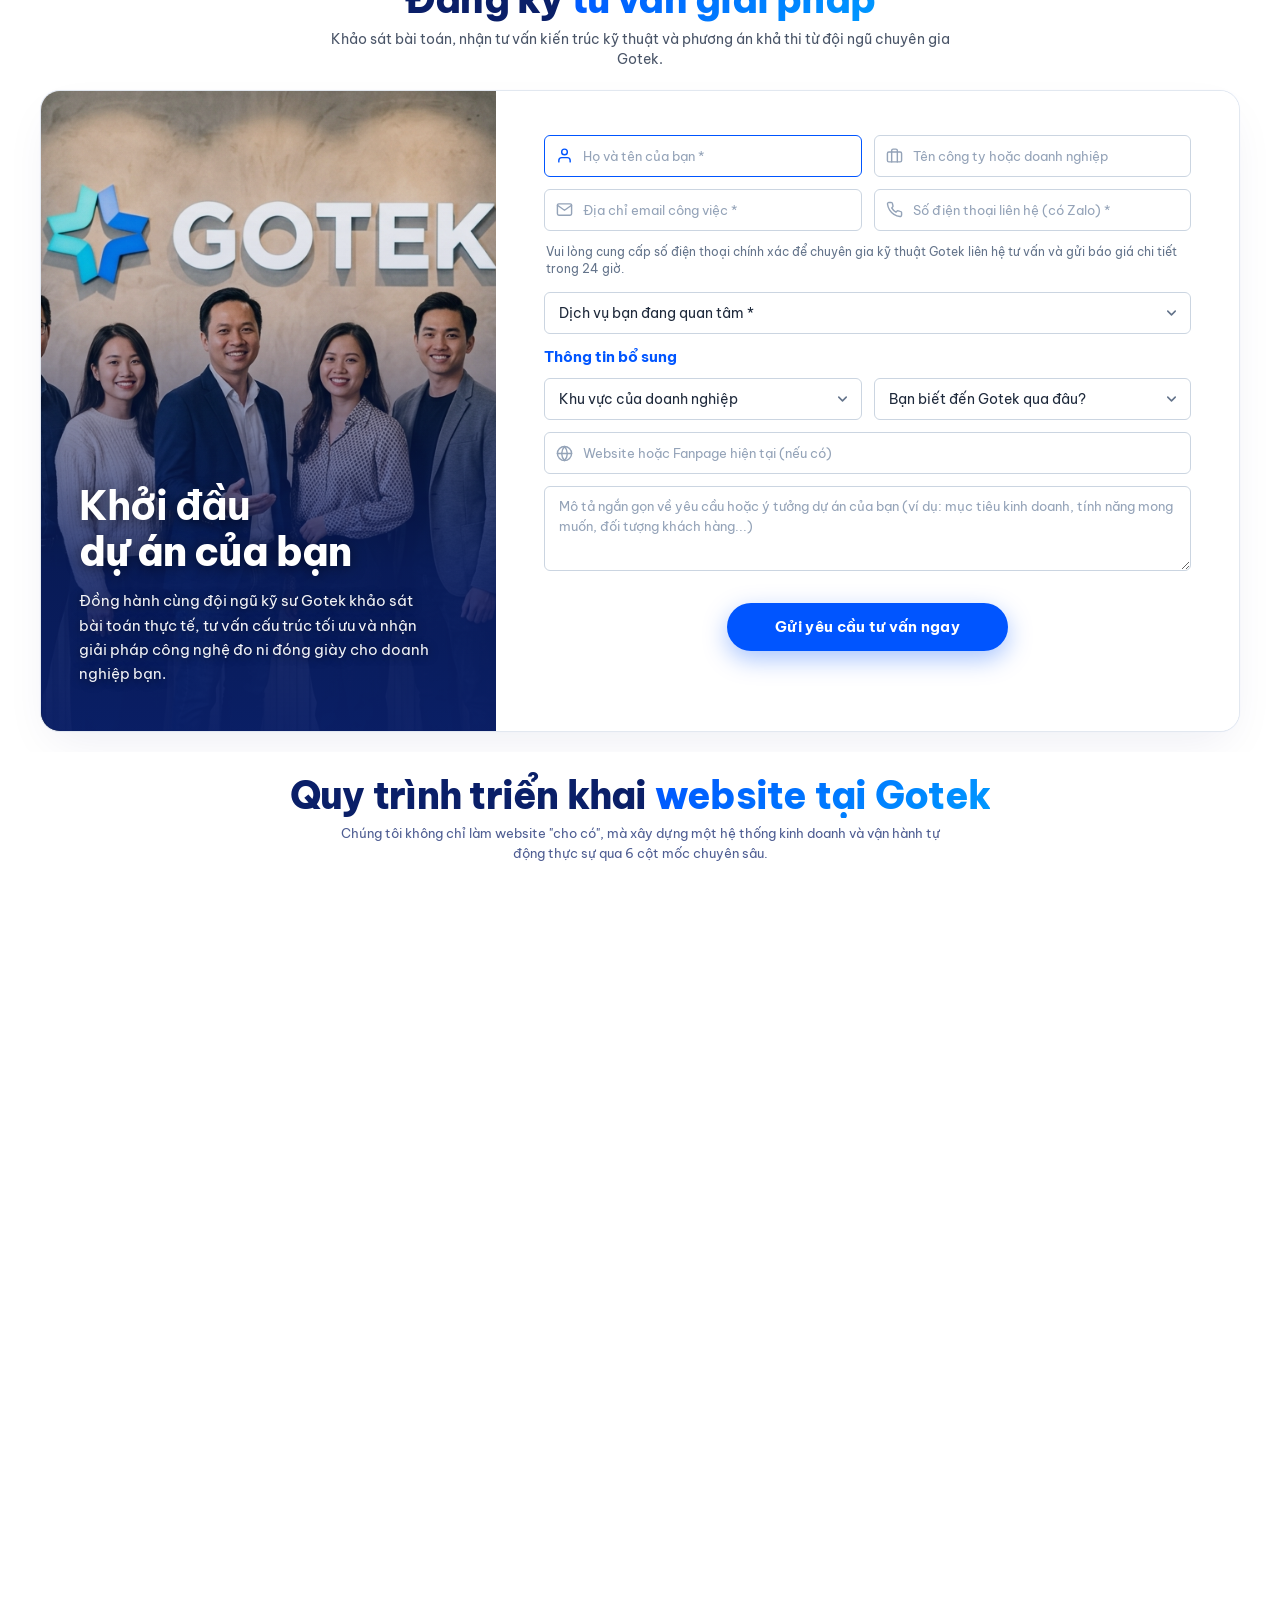
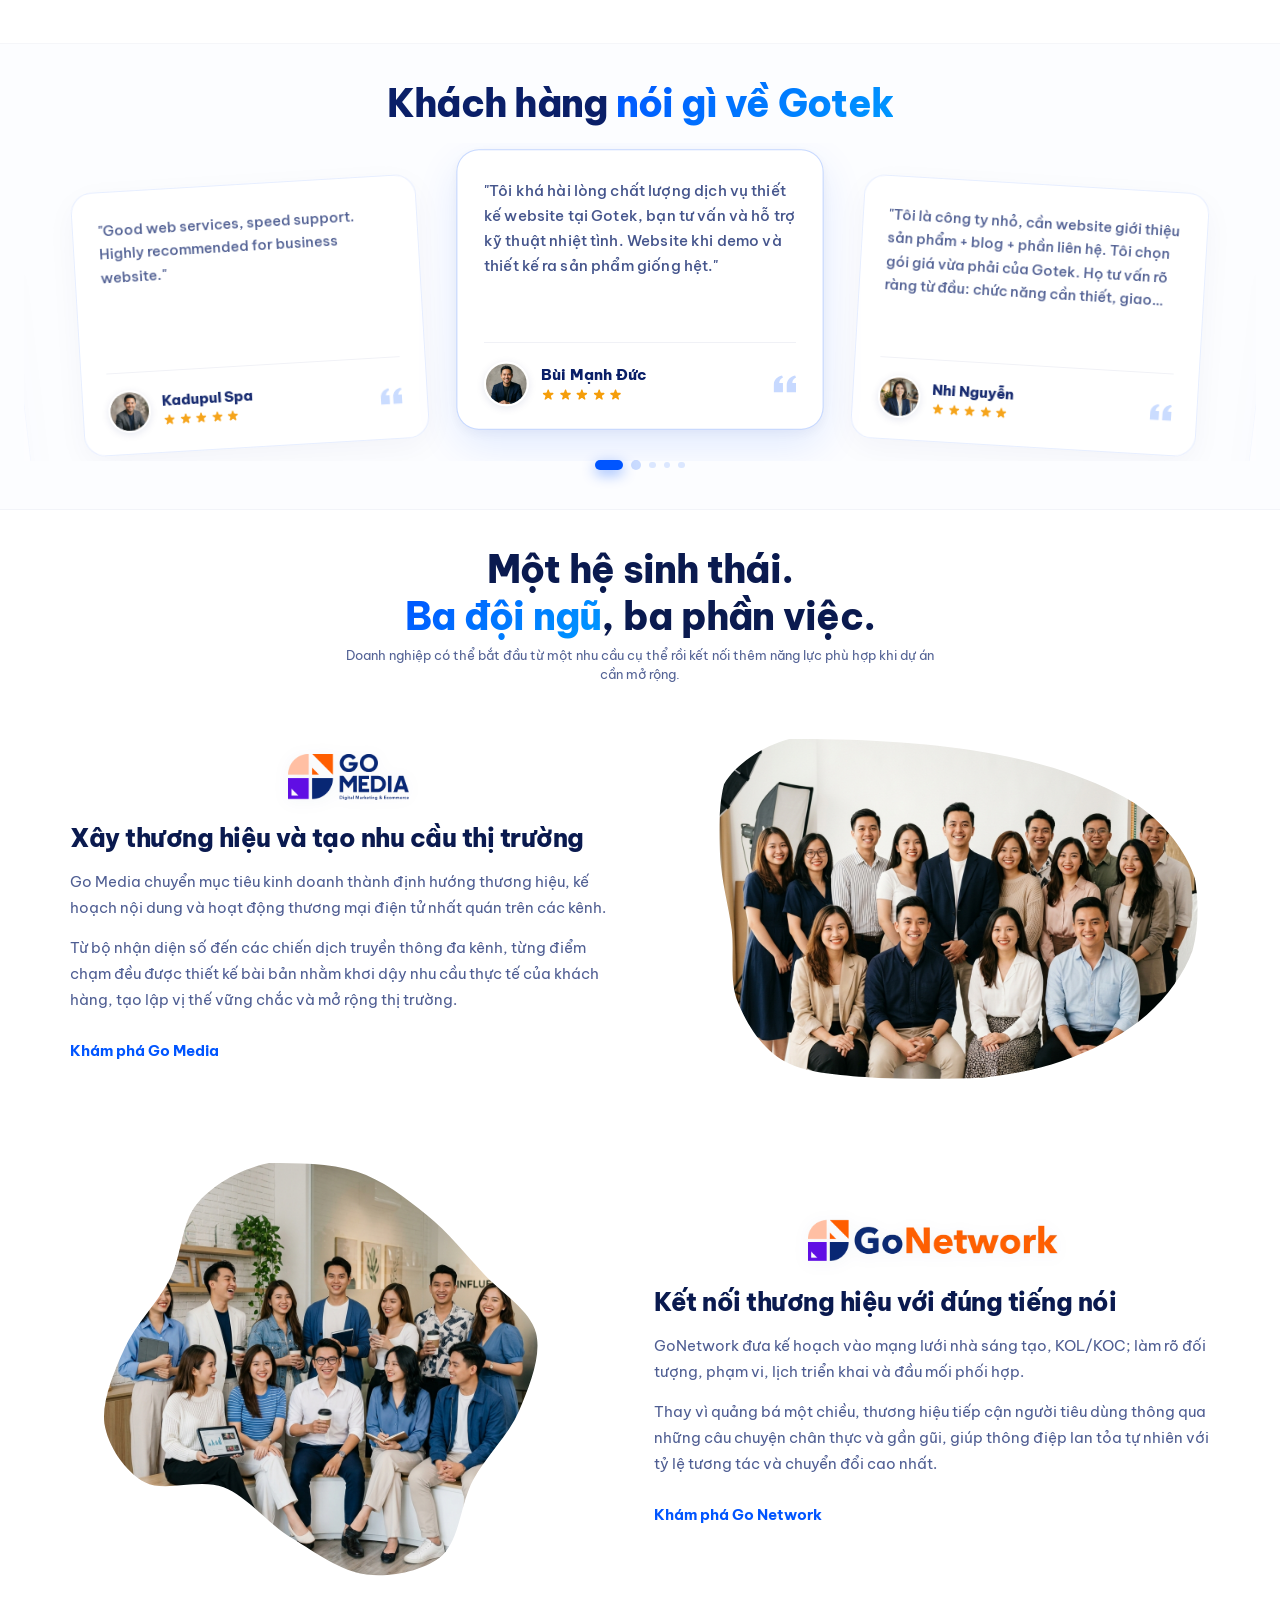
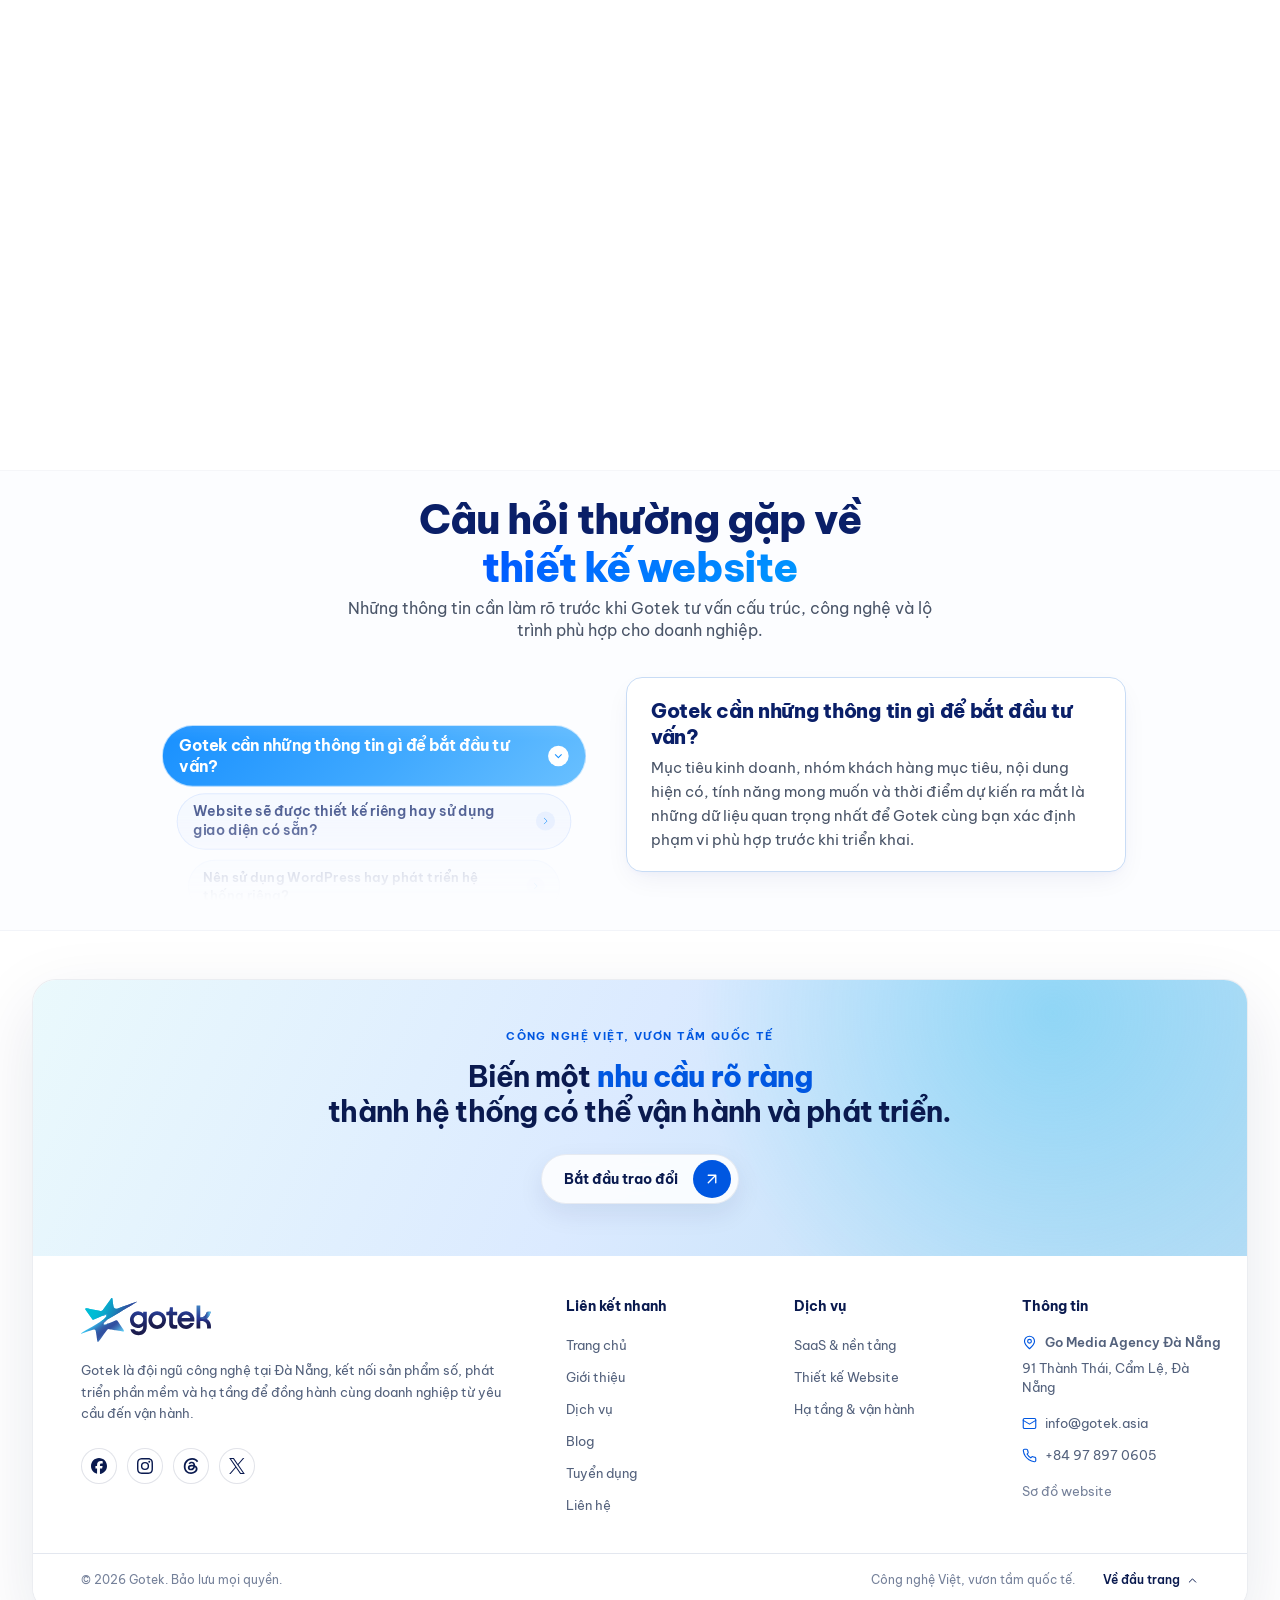
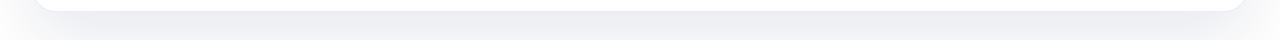
==== commit b7421a30: "bản cuối cùng của dự án" ====
--- a/index.html
+++ b/index.html
@@ -9,21 +9,21 @@
     content="Gotek thiết kế website theo mục tiêu kinh doanh, tối ưu trải nghiệm, hiệu năng, SEO và khả năng vận hành lâu dài cho doanh nghiệp." />
   <link rel="icon" type="image/png" href="assets/images/logo.png" />
 
-  <!-- Google Fonts: Plus Jakarta Sans -->
+  <!-- Google Fonts: Be Vietnam Pro -->
   <link rel="preconnect" href="https://fonts.googleapis.com" />
   <link rel="preconnect" href="https://fonts.gstatic.com" crossorigin />
-  <link href="https://fonts.googleapis.com/css2?family=Plus+Jakarta+Sans:wght@300;400;500;600;700;800;900&display=swap"
+  <link href="https://fonts.googleapis.com/css2?family=Be+Vietnam+Pro:ital,wght@0,300;0,400;0,500;0,600;0,700;0,800;0,900;1,300;1,400;1,500;1,600;1,700;1,800;1,900&display=swap"
     rel="stylesheet" />
 
   <!-- Stylesheets (Pure Vanilla CSS) -->
-  <link rel="stylesheet" href="css/style.css?v=90" />
-  <link rel="stylesheet" href="css/footer.css?v=22" />
+  <link rel="stylesheet" href="css/style.css?v=111" />
+  <link rel="stylesheet" href="css/footer.css?v=24" />
 
   <!-- GSAP Core (Tương tự landing_page_gotek) -->
   <script src="https://cdnjs.cloudflare.com/ajax/libs/gsap/3.12.5/gsap.min.js"></script>
 </head>
 
-<body>
+<body class="gotek-website-service-page">
 
   <!-- =========================================================================
        1. HEADER (FLOATING PILL - LẤY Y NHƯ CỦA LANDING_PAGE_GOTEK)
@@ -130,7 +130,7 @@
         <a href="#careers" class="mobile-nav-item">Tuyển dụng</a>
         <a href="#contact"
           class="mobile-nav-item mobile-cta-item text-[#0055FF] inline-flex items-center gap-2 group whitespace-nowrap">
-          <span>Bắt Đầu Trao Đổi Ngay</span>
+          <span>Bắt đầu trao đổi ngay</span>
           <svg class="shrink-0 transform group-hover:translate-x-1 transition-transform" fill="none"
             stroke="currentColor" viewBox="0 0 24 24" stroke-width="2.5">
             <line x1="5" y1="12" x2="19" y2="12"></line>
@@ -143,170 +143,22 @@
 
   <main>
     <!-- =========================================================================
-         HERO SECTION: 5 GÓC VUÔNG GOTEK FULL MÀN HÌNH (KHÔNG BO VIỀN, KHÔNG BG CHỮ)
-         ========================================================================= -->
-    <section id="hero" class="hero-five-corners-section">
-      <!-- 1. Lớp SVG Nền 5 Góc Vuông Full Màn Hình (preserveAspectRatio="xMidYMid slice" ôm sát 100% mép màn hình) -->
-      <div class="hero-five-corners-bg">
-        <svg class="hero-svg-desktop" xmlns="http://www.w3.org/2000/svg" viewBox="0 0 1920 1080" width="100%" height="100%"
-          preserveAspectRatio="xMidYMid slice">
-          <defs>
-            <filter id="shadow-solid" x="-30%" y="-30%" width="160%" height="160%">
-              <feDropShadow dx="0" dy="20" stdDeviation="28" flood-color="#0A1F68" flood-opacity="0.12" />
-              <feDropShadow dx="0" dy="8" stdDeviation="12" flood-color="#0A1F68" flood-opacity="0.08" />
-            </filter>
-
-            <linearGradient id="solid-royal" x1="0" y1="0" x2="1" y2="1">
-              <stop offset="0%" stop-color="#2B63FF" />
-              <stop offset="100%" stop-color="#173BFF" />
-            </linearGradient>
-
-            <linearGradient id="solid-cyan" x1="0" y1="0" x2="1" y2="1">
-              <stop offset="0%" stop-color="#22DDE0" />
-              <stop offset="100%" stop-color="#00B4D8" />
-            </linearGradient>
-          </defs>
-
-          <style>
-            .bold-title {
-              font-family: 'Plus Jakarta Sans', system-ui, sans-serif;
-              font-size: 40px;
-              font-weight: 800;
-              fill: #FFFFFF;
-              fill-opacity: 0.50;
-              letter-spacing: 0.06em;
-            }
-
-            .bold-desc {
-              font-family: 'Plus Jakarta Sans', system-ui, sans-serif;
-              font-size: 15px;
-              font-weight: 600;
-              fill: #FFFFFF;
-              fill-opacity: 0.35;
-            }
-          </style>
-
-          <!-- Nền trắng tinh khôi -->
-          <rect width="1920" height="1080" fill="#FFFFFF" />
-
-          <!-- 1. GÓC TRÊN TRÁI: TÍN (Gotek Royal Blue) -->
-          <g id="wrap-tin" class="hero-svg-corner" data-corner="tin" role="button" tabindex="0" aria-label="Giá trị cốt lõi: Tín">
-            <g transform="translate(-140, -160) rotate(19, 360, 360)" filter="url(#shadow-solid)">
-              <rect width="520" height="520" rx="36" fill="url(#solid-royal)" />
-              <text x="375" y="440" text-anchor="middle" class="bold-title">TÍN</text>
-              <text x="375" y="472" text-anchor="middle" class="bold-desc">Trọn Vẹn Chữ Tín</text>
-            </g>
-          </g>
-
-          <!-- 2. GÓC TRÊN PHẢI: CHUẨN (Gotek Tech Cyan) -->
-          <g id="wrap-chuan" class="hero-svg-corner" data-corner="chuan" role="button" tabindex="0" aria-label="Giá trị cốt lõi: Chuẩn">
-            <g transform="translate(1500, -180) rotate(-22, 260, 260)" filter="url(#shadow-solid)">
-              <rect width="520" height="520" rx="36" fill="url(#solid-cyan)" />
-              <text x="145" y="440" text-anchor="middle" class="bold-title">CHUẨN</text>
-              <text x="145" y="472" text-anchor="middle" class="bold-desc">Chuẩn Mực Bền Vững</text>
-            </g>
-          </g>
-
-          <!-- 3. GÓC DƯỚI PHẢI: TIÊN (Gotek Royal Blue) -->
-          <g id="wrap-tien" class="hero-svg-corner" data-corner="tien" role="button" tabindex="0" aria-label="Giá trị cốt lõi: Tiên">
-            <g transform="translate(1520, 710) rotate(22, 260, 260)" filter="url(#shadow-solid)">
-              <rect width="520" height="520" rx="36" fill="url(#solid-royal)" />
-              <text x="145" y="100" text-anchor="middle" class="bold-title">TIÊN</text>
-              <text x="145" y="132" text-anchor="middle" class="bold-desc">Tiên Phong Giải Pháp</text>
-            </g>
-          </g>
-
-          <!-- 4. DƯỚI GIỮA: NHÂN (Gotek Tech Cyan) -->
-          <g id="wrap-nhan" class="hero-svg-corner" data-corner="nhan" role="button" tabindex="0" aria-label="Giá trị cốt lõi: Nhân">
-            <g transform="translate(710, 850) rotate(45, 250, 250)" filter="url(#shadow-solid)">
-              <rect width="500" height="500" rx="36" fill="url(#solid-cyan)" />
-              <text x="95" y="90" text-anchor="middle" class="bold-title" transform="rotate(-45, 95, 90)">NHÂN</text>
-              <text x="95" y="122" text-anchor="middle" class="bold-desc" transform="rotate(-45, 95, 90)">Nhân Văn Làm
-                Gốc</text>
-            </g>
-          </g>
-
-          <!-- 5. GỐC DƯỚI TRÁI: TỐC (Gotek Royal Blue) -->
-          <g id="wrap-toc" class="hero-svg-corner" data-corner="toc" role="button" tabindex="0" aria-label="Giá trị cốt lõi: Tốc">
-            <g transform="translate(-160, 700) rotate(-25, 260, 260)" filter="url(#shadow-solid)">
-              <rect width="520" height="520" rx="36" fill="url(#solid-royal)" />
-              <text x="375" y="100" text-anchor="middle" class="bold-title">TỐC</text>
-              <text x="375" y="132" text-anchor="middle" class="bold-desc">Tốc Độ &amp; Bứt Phá</text>
-            </g>
-          </g>
-        </svg>
-
-        <!-- 5 THẺ GÓC GOTEK CHO GIAO DIỆN ĐIỆN THOẠI & IPAD (< 1024px) -->
-        <div class="hero-cards-responsive" aria-label="5 Trụ cột Gotek">
-          <!-- 1. Góc Trên Trái: TÍN (Gotek Royal Blue) -->
-          <div class="hero-rcard hero-rcard-tin" data-corner="tin" role="button" tabindex="0" aria-label="Trụ cột Tín">
-            <div class="hero-rcard-content">
-              <span class="hero-rcard-title">TÍN</span>
-              <span class="hero-rcard-desc">Trọn Vẹn Chữ Tín</span>
-            </div>
-          </div>
-
-          <!-- 2. Góc Trên Phải: CHUẨN (Gotek Tech Cyan) -->
-          <div class="hero-rcard hero-rcard-chuan" data-corner="chuan" role="button" tabindex="0" aria-label="Trụ cột Chuẩn">
-            <div class="hero-rcard-content">
-              <span class="hero-rcard-title">CHUẨN</span>
-              <span class="hero-rcard-desc">Chuẩn Mực Bền Vững</span>
-            </div>
-          </div>
-
-          <!-- 3. Góc Dưới Trái: TỐC (Gotek Royal Blue) -->
-          <div class="hero-rcard hero-rcard-toc" data-corner="toc" role="button" tabindex="0" aria-label="Trụ cột Tốc">
-            <div class="hero-rcard-content">
-              <span class="hero-rcard-title">TỐC</span>
-              <span class="hero-rcard-desc">Tốc Độ &amp; Bứt Phá</span>
-            </div>
-          </div>
-
-          <!-- 4. Góc Dưới Phải: TIÊN (Gotek Royal Blue) -->
-          <div class="hero-rcard hero-rcard-tien" data-corner="tien" role="button" tabindex="0" aria-label="Trụ cột Tiên">
-            <div class="hero-rcard-content">
-              <span class="hero-rcard-title">TIÊN</span>
-              <span class="hero-rcard-desc">Tiên Phong Giải Pháp</span>
-            </div>
-          </div>
-
-          <!-- 5. Dưới Giữa: NHÂN (Gotek Tech Cyan) -->
-          <div class="hero-rcard hero-rcard-nhan" data-corner="nhan" role="button" tabindex="0" aria-label="Trụ cột Nhân">
-            <div class="hero-rcard-content">
-              <span class="hero-rcard-title">NHÂN</span>
-              <span class="hero-rcard-desc">Nhân Văn Làm Gốc</span>
-            </div>
-          </div>
-        </div>
-      </div>
-
-      <!-- 2. Lớp Phủ Trắng Mờ Nhẹ Tinh Tế -->
-      <div class="hero-five-corners-overlay"></div>
-
-      <!-- 2.5 Ảnh Nền Mờ Đội Ngũ Nhân Viên Gotek & Logo Trên Tường Nằm Phía Sau Chữ -->
-      <div class="hero-team-backdrop" aria-hidden="true">
-        <img src="./assets/images/team/gotek-team-hero.jpg" alt="Đội ngũ kỹ sư nhân viên Gotek và logo trên tường" class="hero-team-img" />
-      </div>
-
-      <!-- 2.7 Logo Gotek Mờ (Chỉ Biểu Tượng Ngôi Sao) & Hào Quang Xanh Tròn Tỏa Dần Từ Trung Tâm Ra -->
-      <div class="hero-watermark-center" aria-hidden="true">
-        <div class="hero-watermark-glow"></div>
-        <img src="./assets/images/logo-icon.png" alt="" class="hero-watermark-logo" />
-      </div>
-
-      <!-- 3. Nội Dung Tinh Gọn Ở Giữa - Bỏ Hoàn Toàn Background Của Chữ -->
-      <div class="hero-clean-content">
-        <div class="hero-text-anim-wrap" id="heroTextAnimWrap">
-          <h1 class="hero-clean-title" id="heroTitle">
-            Kiến Tạo Nền Tảng Số, <br />
-            <span class="hero-clean-highlight">Hiệu Quả Tối Đa &amp; Chuẩn Bền Vững.</span>
-          </h1>
-          <p class="hero-clean-desc" id="heroDesc">
-            Gotek đồng hành cùng doanh nghiệp kiến tạo website độc bản, phát triển ứng dụng di động và hệ thống SaaS chịu
-            tải cao — cam kết <strong class="text-blue-accent">mượt mà 60FPS</strong>, bảo mật tuyệt đối và thúc đẩy
-            chuyển đổi thực chất.
-          </p>
-        </div>
+         HERO BANNER: DỊCH VỤ THIẾT KẾ WEBSITE CHUẨN GOTEK.ASIA
+         ========================================================================= -->
+    <section id="hero" class="gotek-editorial-intro about-hero about-hero--renewed gotek-service-hero gotek-service-hero--website" aria-labelledby="gotek-editorial-intro-title">
+      <div class="about-hero__wash" aria-hidden="true"></div>
+      <div class="gotek-service-hero__shell about-wrap about-hero__grid">
+        <div class="gotek-service-hero__copy about-hero__copy">
+          <p class="about-kicker">DỊCH VỤ THIẾT KẾ WEBSITE</p>
+          <h1 id="gotek-editorial-intro-title">Từ chiến lược rõ ràng.<br><strong>Đến website tạo kết quả.</strong></h1>
+          <p class="gotek-service-hero__description about-hero__description">Gotek làm rõ mục tiêu, hành trình người dùng và cấu trúc nội dung trước khi thiết kế, để website chỉn chu, dễ sử dụng, dễ quản trị và sẵn sàng phát triển dài hạn.</p>
+          <div class="about-hero__actions">
+            <a class="about-button" href="#contact">TRAO ĐỔI DỰ ÁN</a>
+          </div>
+        </div>
+        <figure class="gotek-service-hero__media about-hero__media">
+          <img class="about-hero__image" src="./assets/images/gotek-web-design-3d-hero-v4.png" alt="Không gian mô phỏng quy trình thiết kế website responsive tại Gotek" width="1280" height="1280" fetchpriority="high" decoding="async" />
+        </figure>
       </div>
     </section>
 
@@ -388,7 +240,7 @@
       <div class="about-partner-inner">
         <!-- Tiêu đề chính -->
         <h2 class="partner-title">
-          Thiết Kế Website Chuyên Nghiệp · <span class="text-brand-gradient">Trọn Gói &amp; Chuẩn SEO</span>
+          <span class="whitespace-nowrap inline-block">Thiết kế website</span> chuyên nghiệp · <span class="text-brand-gradient">trọn gói &amp; chuẩn SEO</span>
         </h2>
 
         <!-- Khung chứa văn bản giới thiệu -->
@@ -433,7 +285,7 @@
         <!-- Header Section: Tiêu đề + Phụ đề -->
         <div class="solutions-header">
           <h2 class="solutions-title">
-            Giải Pháp <span class="text-brand-gradient">Thiết Kế Website</span>
+            Giải pháp <span class="text-brand-gradient whitespace-nowrap inline-block">thiết kế website</span>
           </h2>
           <p class="solutions-lead">
             Hệ thống website độc bản, chuẩn SEO và tối ưu chuyển đổi giúp doanh nghiệp bứt phá doanh thu.
@@ -463,7 +315,7 @@
                 </svg>
               </div>
               <div class="why-feature-content">
-                <h3 class="why-feature-title">Thiết Kế UI/UX Độc Bản</h3>
+                <h3 class="why-feature-title">Thiết kế UI/UX độc bản</h3>
                 <p class="why-feature-desc">Không dùng giao diện mẫu có sẵn. Mỗi website là một tác phẩm sáng tạo riêng biệt, chuẩn UX/UI tôn vinh bản sắc thương hiệu.</p>
               </div>
             </div>
@@ -479,7 +331,7 @@
                 </svg>
               </div>
               <div class="why-feature-content">
-                <h3 class="why-feature-title">Tối Ưu Hóa SEO Từ Lõi</h3>
+                <h3 class="why-feature-title">Tối ưu hóa SEO từ lõi</h3>
                 <p class="why-feature-desc">Cấu trúc code sạch, HTML ngữ nghĩa và Schema đầy đủ ngay từ khởi đầu giúp website dễ dàng leo top Google.</p>
               </div>
             </div>
@@ -494,7 +346,7 @@
                 </svg>
               </div>
               <div class="why-feature-content">
-                <h3 class="why-feature-title">Tương Thích Hoàn Hảo Di Động</h3>
+                <h3 class="why-feature-title">Tương thích hoàn hảo di động</h3>
                 <p class="why-feature-desc">Hiển thị mượt mà trên mọi thiết bị di động, tablet và desktop với trải nghiệm đồng nhất và trực quan.</p>
               </div>
             </div>
@@ -514,7 +366,7 @@
                 </svg>
               </div>
               <div class="why-feature-content">
-                <h3 class="why-feature-title">Tối Ưu Tỷ Lệ Chuyển Đổi (CRO)</h3>
+                <h3 class="why-feature-title">Tối ưu tỷ lệ chuyển đổi (CRO)</h3>
                 <p class="why-feature-desc">Bố cục được nghiên cứu kỹ lưỡng để dẫn dắt người dùng thực hiện hành động liên hệ và mua hàng.</p>
               </div>
             </div>
@@ -527,7 +379,7 @@
                 </svg>
               </div>
               <div class="why-feature-content">
-                <h3 class="why-feature-title">Tốc Độ Tải Trang Siêu Tốc</h3>
+                <h3 class="why-feature-title">Tốc độ tải trang siêu tốc</h3>
                 <p class="why-feature-desc">Next.js, React kết hợp Redis Caching tối ưu Core Web Vitals xanh tuyệt đối, tăng điểm xếp hạng SEO.</p>
               </div>
             </div>
@@ -541,7 +393,7 @@
                 </svg>
               </div>
               <div class="why-feature-content">
-                <h3 class="why-feature-title">Bảo Mật Cao &amp; Dễ Quản Trị</h3>
+                <h3 class="why-feature-title">Bảo mật cao &amp; dễ quản trị</h3>
                 <p class="why-feature-desc">Trang bị SSL, tường lửa WAF và hệ thống CMS thân thiện giúp dễ dàng cập nhật nội dung mà không cần code.</p>
               </div>
             </div>
@@ -554,7 +406,7 @@
                 </svg>
               </div>
               <div class="why-feature-content">
-                <h3 class="why-feature-title">Bảo Hành &amp; Đồng Hành Dài Hạn</h3>
+                <h3 class="why-feature-title">Bảo hành &amp; đồng hành dài hạn</h3>
                 <p class="why-feature-desc">Hỗ trợ kỹ thuật 24/7, giám sát server và cam kết bảo trì định kỳ cho mọi sản phẩm website sau bàn giao.</p>
               </div>
             </div>
@@ -576,8 +428,8 @@
         <!-- Header Section -->
         <div class="projects-header">
           <h2 class="projects-title">
-            <span class="projects-title-main">Dự Án <span class="text-brand-gradient">Tiêu Biểu</span></span>
-            <span class="projects-title-sub">Đã Triển Khai</span>
+            <span class="projects-title-main">Dự án <span class="text-brand-gradient">tiêu biểu</span></span>
+            <span class="projects-title-sub">đã triển khai</span>
           </h2>
           <p class="projects-lead">
             Những sản phẩm số tinh hoa được Gotek thiết kế và phát triển độc bản, mang lại giá trị đo lường được cho các
@@ -585,8 +437,8 @@
           </p>
         </div>
 
-        <div class="project-3-saas-web-hatang" id="projectsContainer">
-          <!-- Các nhóm dự án được nạp và render tự động từ các tệp JSON độc lập bởi JavaScript -->
+        <div class="projects-showcase-container project-3-saas-web-hatang" id="projectsContainer">
+          <!-- Các dự án tiêu biểu được nạp và render tự động bởi JavaScript theo mẫu hình 2 -->
         </div>
     </section>
 
@@ -604,7 +456,7 @@
         <!-- Header -->
         <div class="pricing-header">
           <h2 class="pricing-title">
-            Bảng Báo Giá <span class="text-brand-gradient">Dịch Vụ</span>
+            Bảng báo giá <span class="text-brand-gradient">dịch vụ</span>
           </h2>
           <p class="pricing-lead">
             Lựa chọn gói dịch vụ phù hợp với quy mô và tham vọng công nghệ của doanh nghiệp bạn.
@@ -618,6 +470,162 @@
       </div>
     </section>
 
+<!-- =========================================================================
+         11. SECTION KHÁCH HÀNG NHẬP FORM ĐỂ GOTEK TƯ VẤN (B2B CONSULTATION FORM)
+         - Phía sau là ảnh đội ngũ Gotek phủ gradient màu công ty Gotek
+         - Làm y như mẫu thiết kế chuẩn từng trường nhập liệu & bố cục
+         - Tuân thủ quy tắc chỉ viết hoa chữ đầu (Sentence Case)
+         ========================================================================= -->
+    <section id="consultation" class="registration-section">
+      <div class="registration-container">
+        
+        <!-- Tiêu đề Section Tư vấn -->
+        <div class="consultation-section-header">
+          <h2 class="consultation-section-title">
+            Đăng ký <span class="text-brand-gradient">tư vấn giải pháp</span>
+          </h2>
+          <p class="consultation-section-subtitle">
+            Khảo sát bài toán, nhận tư vấn kiến trúc kỹ thuật và phương án khả thi từ đội ngũ chuyên gia Gotek.
+          </p>
+        </div>
+
+        <div class="registration-card">
+
+          <!-- CỘT TRÁI: ẢNH NỀN ĐỘI NGŨ HIỆN RÕ NÉT + THÔNG ĐIỆP KHỞI ĐẦU DỰ ÁN -->
+          <div class="reg-visual-col">
+            <div class="reg-visual-bottom-content">
+              <h2 class="reg-hero-headline">
+                Khởi đầu <br />
+                <span class="reg-hero-bold">dự án của bạn</span>
+              </h2>
+              <p class="reg-hero-desc">
+                Đồng hành cùng đội ngũ kỹ sư Gotek khảo sát bài toán thực tế, tư vấn cấu trúc tối ưu và nhận giải pháp công nghệ đo ni đóng giày cho doanh nghiệp bạn.
+              </p>
+            </div>
+          </div>
+
+          <!-- CỘT PHẢI: FORM KHÁCH HÀNG NHẬP ĐỂ GOTEK TƯ VẤN -->
+          <div class="reg-form-col">
+            <form class="reg-form" id="consultationForm" onsubmit="event.preventDefault(); window.handleConsultationSubmit ? window.handleConsultationSubmit(this) : alert('Cảm ơn bạn! Gotek sẽ liên hệ tư vấn trong 24h.');">
+              
+              <!-- Hàng 1: Họ và tên + Tên doanh nghiệp (2 cột) -->
+              <div class="reg-grid-2">
+                <div class="reg-input-box has-icon is-focused-preview">
+                  <svg class="reg-input-icon" viewBox="0 0 24 24" fill="none" stroke="currentColor" stroke-width="2" stroke-linecap="round" stroke-linejoin="round">
+                    <path d="M20 21v-2a4 4 0 0 0-4-4H8a4 4 0 0 0-4 4v2"></path>
+                    <circle cx="12" cy="7" r="4"></circle>
+                  </svg>
+                  <input type="text" name="fullName" placeholder="Họ và tên của bạn *" required class="reg-control" />
+                </div>
+                <div class="reg-input-box has-icon">
+                  <svg class="reg-input-icon" viewBox="0 0 24 24" fill="none" stroke="currentColor" stroke-width="2" stroke-linecap="round" stroke-linejoin="round">
+                    <rect x="2" y="7" width="20" height="14" rx="2" ry="2"></rect>
+                    <path d="M16 21V5a2 2 0 0 0-2-2h-4a2 2 0 0 0-2 2v16"></path>
+                  </svg>
+                  <input type="text" name="companyName" placeholder="Tên công ty hoặc doanh nghiệp" class="reg-control" />
+                </div>
+              </div>
+
+              <!-- Hàng 2: Email công việc + Số điện thoại liên hệ (2 cột) -->
+              <div class="reg-grid-2">
+                <div class="reg-input-box has-icon">
+                  <svg class="reg-input-icon" viewBox="0 0 24 24" fill="none" stroke="currentColor" stroke-width="2" stroke-linecap="round" stroke-linejoin="round">
+                    <path d="M4 4h16c1.1 0 2 .9 2 2v12c0 1.1-.9 2-2 2H4c-1.1 0-2-.9-2-2V6c0-1.1.9-2 2-2z"></path>
+                    <polyline points="22,6 12,13 2,6"></polyline>
+                  </svg>
+                  <input type="email" name="email" placeholder="Địa chỉ email công việc *" required class="reg-control" />
+                </div>
+                <div class="reg-input-box has-icon">
+                  <svg class="reg-input-icon" viewBox="0 0 24 24" fill="none" stroke="currentColor" stroke-width="2" stroke-linecap="round" stroke-linejoin="round">
+                    <path d="M22 16.92v3a2 2 0 0 1-2.18 2 19.79 19.79 0 0 1-8.63-3.07 19.5 19.5 0 0 1-6-6A19.79 19.79 0 0 1 2.12 4.18 2 2 0 0 1 4.11 2h3a2 2 0 0 1 2 1.72c.12.9.34 1.78.65 2.62a2 2 0 0 1-.45 2.11L8.04 9.72a16 16 0 0 0 6 6l1.27-1.27a2 2 0 0 1 2.11-.45c.84.31 1.72.53 2.62.65A2 2 0 0 1 22 16.92Z"></path>
+                  </svg>
+                  <input type="tel" name="phone" placeholder="Số điện thoại liên hệ (có Zalo) *" required class="reg-control" />
+                </div>
+              </div>
+              <p class="reg-phone-note">
+                Vui lòng cung cấp số điện thoại chính xác để chuyên gia kỹ thuật Gotek liên hệ tư vấn và gửi báo giá chi tiết trong 24 giờ.
+              </p>
+
+              <!-- Hàng 3: Dịch vụ quan tâm (1 cột toàn chiều rộng) -->
+              <div class="reg-select-box">
+                <select name="serviceNeeded" class="reg-select-control" required>
+                  <option value="" disabled selected>Dịch vụ bạn đang quan tâm *</option>
+                  <option value="corporate">Thiết kế website doanh nghiệp độc bản</option>
+                  <option value="ecommerce">Website bán hàng và thương mại điện tử</option>
+                  <option value="platform">Hệ thống web app và nền tảng số riêng</option>
+                  <option value="uiux">Thiết kế UI/UX và bản mẫu tương tác (Figma)</option>
+                  <option value="seo">Tối ưu hóa SEO và tốc độ tải trang 60FPS</option>
+                  <option value="cro">Nâng cấp, bảo trì và tối ưu chuyển đổi (CRO)</option>
+                  <option value="other">Dịch vụ khác hoặc cần tư vấn thêm</option>
+                </select>
+                <svg class="reg-select-arrow" viewBox="0 0 24 24" fill="none" stroke="currentColor" stroke-width="2.5" stroke-linecap="round" stroke-linejoin="round">
+                  <polyline points="6 9 12 15 18 9"></polyline>
+                </svg>
+              </div>
+
+              <!-- Tiêu đề phụ: Thông tin bổ sung -->
+              <div class="reg-sub-section">
+                <h4 class="reg-sub-title">Thông tin bổ sung</h4>
+
+                <!-- Hàng 4: Khu vực doanh nghiệp + Kênh biết đến Gotek (2 cột) -->
+                <div class="reg-grid-2">
+                  <div class="reg-select-box">
+                    <select name="location" class="reg-select-control">
+                      <option value="" disabled selected>Khu vực của doanh nghiệp</option>
+                      <option value="danang">Đà Nẵng và miền Trung</option>
+                      <option value="hanoi">Hà Nội và miền Bắc</option>
+                      <option value="hcm">TP. Hồ Chí Minh và miền Nam</option>
+                      <option value="other">Tỉnh thành khác hoặc nước ngoài</option>
+                    </select>
+                    <svg class="reg-select-arrow" viewBox="0 0 24 24" fill="none" stroke="currentColor" stroke-width="2.5" stroke-linecap="round" stroke-linejoin="round">
+                      <polyline points="6 9 12 15 18 9"></polyline>
+                    </svg>
+                  </div>
+                  <div class="reg-select-box">
+                    <select name="heardAboutUs" class="reg-select-control">
+                      <option value="" disabled selected>Bạn biết đến Gotek qua đâu?</option>
+                      <option value="google">Tìm kiếm Google (chuẩn SEO)</option>
+                      <option value="social">Mạng xã hội (Facebook / Threads)</option>
+                      <option value="partner">Khách hàng cũ hoặc đối tác giới thiệu</option>
+                      <option value="ecosystem">Hệ sinh thái Go Media và GoNetwork</option>
+                      <option value="other">Kênh khác</option>
+                    </select>
+                    <svg class="reg-select-arrow" viewBox="0 0 24 24" fill="none" stroke="currentColor" stroke-width="2.5" stroke-linecap="round" stroke-linejoin="round">
+                      <polyline points="6 9 12 15 18 9"></polyline>
+                    </svg>
+                  </div>
+                </div>
+
+                <!-- Hàng 5: Website hiện tại (1 cột) -->
+                <div class="reg-input-box has-icon">
+                  <svg class="reg-input-icon" viewBox="0 0 24 24" fill="none" stroke="currentColor" stroke-width="2" stroke-linecap="round" stroke-linejoin="round">
+                    <circle cx="12" cy="12" r="10"></circle>
+                    <line x1="2" y1="12" x2="22" y2="12"></line>
+                    <path d="M12 2a15.3 15.3 0 0 1 4 10 15.3 15.3 0 0 1-4 10 15.3 15.3 0 0 1-4-10 15.3 15.3 0 0 1 4-10z"></path>
+                  </svg>
+                  <input type="text" name="currentWebsite" placeholder="Website hoặc Fanpage hiện tại (nếu có)" class="reg-control" />
+                </div>
+
+                <!-- Hàng 6: Mô tả yêu cầu dự án (Textarea) -->
+                <div class="reg-textarea-box">
+                  <textarea name="projectBrief" class="reg-textarea" placeholder="Mô tả ngắn gọn về yêu cầu hoặc ý tưởng dự án của bạn (ví dụ: mục tiêu kinh doanh, tính năng mong muốn, đối tượng khách hàng...)" rows="3"></textarea>
+                </div>
+              </div>
+
+              <!-- Hàng 7: Nút Gửi yêu cầu tư vấn -->
+              <div class="reg-submit-wrap">
+                <button type="submit" class="reg-submit-button">
+                  <span>Gửi yêu cầu tư vấn ngay</span>
+                </button>
+              </div>
+
+            </form>
+          </div>
+
+        </div>
+      </div>
+    </section>
+
     <!-- =========================================================================
          6. SECTION QUY TRÌNH THỰC THI (STAGGERED STAIRCASE FLOW - 6 BƯỚC AGILE)
          ========================================================================= -->
@@ -627,8 +635,8 @@
         <!-- Section Header -->
         <div class="process-section-header">
           <h2 class="process-main-title">
-            <span class="process-title-main">Quy Trình Triển Khai</span>
-            <span class="process-title-sub text-brand-gradient">Website Tại Gotek</span>
+            <span class="process-title-main">Quy trình triển khai</span>
+            <span class="process-title-sub text-brand-gradient">website tại Gotek</span>
           </h2>
           <p class="process-main-desc">
             Chúng tôi không chỉ làm website "cho có", mà xây dựng một hệ thống kinh doanh và vận hành tự động thực sự qua 6 cột mốc chuyên sâu.
@@ -659,7 +667,7 @@
               <div class="step-card tone-azure" id="card1">
                 <div class="step-card-header">
                   <span class="step-card-num">1.</span>
-                  <h3 class="step-card-title">Phân Tích Mục Tiêu &amp; Lõi Kinh Doanh</h3>
+                  <h3 class="step-card-title">Phân tích mục tiêu &amp;<br>lõi kinh doanh</h3>
                 </div>
                 <p class="step-card-desc">
                   Làm rõ mục tiêu bán hàng, SEO hoặc lead gen; phân tích phễu chuyển đổi và hoạch định hạ tầng VPS/CDN/Cache.
@@ -670,7 +678,7 @@
               <div class="step-card" id="card3">
                 <div class="step-card-header">
                   <span class="step-card-num">3.</span>
-                  <h3 class="step-card-title">Thiết Kế UI/UX Độc Bản &amp; Prototype</h3>
+                  <h3 class="step-card-title">Thiết kế UI/UX độc bản &amp;<br>prototype</h3>
                 </div>
                 <p class="step-card-desc">
                   Thiết kế giao diện độc bản dựa trên hành vi khách hàng (UX-driven), mapping rõ luồng chuyển đổi và demo tương tác Figma.
@@ -681,7 +689,7 @@
               <div class="step-card tone-azure" id="card5">
                 <div class="step-card-header">
                   <span class="step-card-num">5.</span>
-                  <h3 class="step-card-title">Kiểm Thử Đa Thiết Bị &amp; Automation</h3>
+                  <h3 class="step-card-title">Kiểm thử đa thiết bị &amp; automation</h3>
                 </div>
                 <p class="step-card-desc">
                   Kiểm tra chức năng trên thiết bị thật, kích hoạt bảo mật SSL/Firewall, cài đặt tracking chuyển đổi và automation.
@@ -689,13 +697,13 @@
               </div>
             </div>
 
-            <!-- CỘT PHẢI: Bước 2, Bước 4, Bước 6 (So le chúc xuống 135px) -->
+            <!-- CỘT PHẢI: Bước 2, Bước 4, Bước 6 (So le chúc xuống) -->
             <div class="staircase-col col-right">
               <!-- BƯỚC 2 -->
               <div class="step-card" id="card2">
                 <div class="step-card-header">
                   <span class="step-card-num">2.</span>
-                  <h3 class="step-card-title">Thiết Kế Kiến Trúc &amp; Cấu Trúc SEO</h3>
+                  <h3 class="step-card-title">Thiết kế kiến trúc &amp; cấu trúc SEO</h3>
                 </div>
                 <p class="step-card-desc">
                   Chọn Stack tối ưu (WordPress / Next.js / Laravel), thiết kế cơ sở dữ liệu, URL chuẩn SEO và logic nội dung bài bản.
@@ -706,7 +714,7 @@
               <div class="step-card tone-azure" id="card4">
                 <div class="step-card-header">
                   <span class="step-card-num">4.</span>
-                  <h3 class="step-card-title">Lập Trình Chuẩn SEO &amp; Tốc Độ 60FPS</h3>
+                  <h3 class="step-card-title">Lập trình chuẩn SEO &amp;<br>tốc độ 60FPS</h3>
                 </div>
                 <p class="step-card-desc">
                   Code sạch chuẩn W3C, responsive hoàn hảo mọi thiết bị, tối ưu Core Web Vitals tuyệt đối và cấu hình cache đa tầng.
@@ -717,7 +725,7 @@
               <div class="step-card is-final" id="card6">
                 <div class="step-card-header">
                   <span class="step-card-num">6.</span>
-                  <h3 class="step-card-title">Bàn Giao Toàn Diện &amp; Bảo Hành 24/7</h3>
+                  <h3 class="step-card-title">Bàn giao toàn diện &amp;<br>bảo hành 24/7</h3>
                 </div>
                 <p class="step-card-desc">
                   Chuyển giao 100% full source code và server, hướng dẫn quản trị nội dung dễ dàng cùng cam kết hỗ trợ kỹ thuật trọn đời.
@@ -740,8 +748,8 @@
         <!-- Header -->
         <div class="testimonials-header">
           <h2 class="testimonials-title" id="testimonialsTitle">
-            <span class="testimonials-title-main">Khách Hàng</span>
-            <span class="testimonials-title-sub text-brand-gradient">Nói Gì Về Gotek</span>
+            <span class="testimonials-title-main">Khách hàng</span>
+            <span class="testimonials-title-sub text-brand-gradient">nói gì về Gotek</span>
           </h2>
         </div>
 
@@ -752,11 +760,13 @@
           </div>
         </div>
 
-        <!-- Dưới phần cong là các nút tròn chuyển slide (Tối đa đúng 3 nút tròn) -->
+        <!-- Dưới phần cong là các nút tròn chuyển slide (Tối đa 5 nút dạng sliding window) -->
         <div class="testimonials-pagination-dots" id="testimonialsDots">
-          <button class="testimonials-dot active" data-slide="0" aria-label="Trang đánh giá 1"></button>
-          <button class="testimonials-dot" data-slide="1" aria-label="Trang đánh giá 2"></button>
-          <button class="testimonials-dot" data-slide="2" aria-label="Trang đánh giá 3"></button>
+          <button class="testimonials-dot dot-small" data-card-index="0" aria-label="Đánh giá 1"></button>
+          <button class="testimonials-dot" data-card-index="1" aria-label="Đánh giá 2"></button>
+          <button class="testimonials-dot active" data-card-index="2" aria-label="Đánh giá 3"></button>
+          <button class="testimonials-dot" data-card-index="3" aria-label="Đánh giá 4"></button>
+          <button class="testimonials-dot dot-small" data-card-index="4" aria-label="Đánh giá 5"></button>
         </div>
       </div>
     </section>
@@ -786,7 +796,7 @@
         <!-- Section Header: Ở trên là tiêu đề một hệ sinh thái (Đã bỏ MÔ HÌNH HỢP TÁC CHIẾN LƯỢC theo yêu cầu) -->
         <div class="ecosystem-teams-header">
           <h2 class="ecosystem-teams-title" id="ecosystemTeamsTitle">
-            Một Hệ Sinh Thái. <br class="hidden sm:inline" /><span class="text-brand-gradient">Ba Đội Ngũ</span>, Ba Phần Việc.
+            Một hệ sinh thái. <br class="hidden sm:inline" /><span class="text-brand-gradient">Ba đội ngũ</span>, ba phần việc.
           </h2>
           <p class="ecosystem-teams-desc" id="ecosystemTeamsDesc">
             Doanh nghiệp có thể bắt đầu từ một nhu cầu cụ thể rồi kết nối thêm năng lực phù hợp khi dự án cần mở rộng.
@@ -815,10 +825,6 @@
               <div class="ecosystem-zigzag-action">
                 <a href="#" class="ecosystem-zigzag-cta" target="_blank" rel="noopener noreferrer">
                   <span>Khám phá Go Media</span>
-                  <svg viewBox="0 0 24 24" fill="none" stroke="currentColor">
-                    <path stroke-linecap="round" stroke-linejoin="round" stroke-width="2.2"
-                      d="M17 8l4 4m0 0l-4 4m4-4H3" />
-                  </svg>
                 </a>
               </div>
             </div>
@@ -852,10 +858,6 @@
               <div class="ecosystem-zigzag-action">
                 <a href="#" class="ecosystem-zigzag-cta" target="_blank" rel="noopener noreferrer">
                   <span>Khám phá Go Network</span>
-                  <svg viewBox="0 0 24 24" fill="none" stroke="currentColor">
-                    <path stroke-linecap="round" stroke-linejoin="round" stroke-width="2.2"
-                      d="M17 8l4 4m0 0l-4 4m4-4H3" />
-                  </svg>
                 </a>
               </div>
             </div>
@@ -889,10 +891,6 @@
               <div class="ecosystem-zigzag-action">
                 <a href="#" class="ecosystem-zigzag-cta" target="_blank" rel="noopener noreferrer">
                   <span>Khám phá Go Tek</span>
-                  <svg viewBox="0 0 24 24" fill="none" stroke="currentColor">
-                    <path stroke-linecap="round" stroke-linejoin="round" stroke-width="2.2"
-                      d="M17 8l4 4m0 0l-4 4m4-4H3" />
-                  </svg>
                 </a>
               </div>
             </div>
@@ -917,7 +915,7 @@
         <!-- Header ở trên (Không màu nền) -->
         <div class="faq-header">
           <h2 class="faq-title" id="faqTitle">
-            Câu Hỏi <span class="text-brand-gradient">Thường Gặp</span>
+            Câu hỏi thường gặp về <span class="text-brand-gradient whitespace-nowrap inline-block">thiết kế website</span>
           </h2>
           <p class="faq-subtitle" id="faqSubtitle">
             Giải đáp những thắc mắc phổ biến nhất để bạn hoàn toàn an tâm khi lựa chọn Gotek làm đối tác công nghệ chiến
@@ -946,6 +944,15 @@
         </div>
       </div>
     </section>
+
+    <!-- =========================================================================
+         11. SECTION ĐĂNG KÝ TƯ VẤN & KHỞI ĐẦU DỰ ÁN (B2B CONSULTATION FORM)
+         - Khách hàng nhập form để Gotek tư vấn giải pháp & báo giá chi tiết
+         - Phía sau là ảnh đội ngũ Gotek phủ gradient màu công ty Gotek
+         - Giữ nguyên bố cục 2 cột sang trọng chuẩn mẫu thiết kế
+         ========================================================================= -->
+    
+
     <!-- SVG Icon Sprite for Gotek Footer -->
     <svg class="gotek-icon-sprite" style="display: none;" aria-hidden="true">
       <symbol id="gotek-icon-arrow-up-right" viewBox="0 0 24 24"><path d="M7 17 17 7M7 7h10v10"></path></symbol>
@@ -995,8 +1002,7 @@
           <h3>Thông tin</h3>
           <address><a class="gotek-footer-office-title" href="https://share.google/7CH8yM1CBF2qkzYtL" target="_blank" rel="noopener noreferrer"><svg class="gotek-icon " aria-hidden="true" focusable="false"><use href="#gotek-icon-map-pin"></use></svg><span>Go&nbsp;Media Agency Đà&nbsp;Nẵng</span></a><span>91 Thành Thái, Cẩm Lệ, Đà Nẵng</span></address>
           <a class="gotek-footer-info-contact" href="mailto:info@gotek.asia"><svg class="gotek-icon " aria-hidden="true" focusable="false"><use href="#gotek-icon-mail"></use></svg><span>info@gotek.asia</span></a>
-          <a class="gotek-footer-info-contact" href="tel:0943581185"><svg class="gotek-icon " aria-hidden="true" focusable="false"><use href="#gotek-icon-phone"></use></svg><span>0943 581 185 (Tư vấn)</span></a>
-          <a class="gotek-footer-info-contact" href="tel:0942568685"><svg class="gotek-icon " aria-hidden="true" focusable="false"><use href="#gotek-icon-phone"></use></svg><span>0942 568 685 (Kỹ thuật)</span></a>
+          <a class="gotek-footer-info-contact" href="tel:+84978970605"><svg class="gotek-icon " aria-hidden="true" focusable="false"><use href="#gotek-icon-phone"></use></svg><span>+84 97 897 0605</span></a>
           <a href="https://gotek.asia/sitemap/">Sơ đồ website</a>
         </div>
       </div>
@@ -1015,9 +1021,9 @@
 
   <!-- Scripts -->
   <!-- 1. Nạp GotekDataStore trước (chứa dữ liệu hoặc fetch từ data/*.json) -->
-  <script src="data/data-store.js?v=5"></script>
-  <!-- 2. Nạp main logic (module ES) -->
-  <script type="module" src="js/main.js?v=58"></script>
+  <script src="data/data-store.js?v=6"></script>
+  <!-- 2. Nạp main logic (Tương thích 100% cả mở trực tiếp file:/// và chạy trên server) -->
+  <script src="js/bundle.js?v=1"></script>
 </body>
 
 </html>
--- a/css/style.css
+++ b/css/style.css
@@ -3,7 +3,7 @@
    Kết nối toàn bộ tokens, reset, components và layout các section
    ========================================================================== */
 
-@import url('https://fonts.googleapis.com/css2?family=Plus+Jakarta+Sans:wght@300;400;500;600;700;800;900&display=swap');
+@import url('https://fonts.googleapis.com/css2?family=Be+Vietnam+Pro:ital,wght@0,300;0,400;0,500;0,600;0,700;0,800;0,900;1,300;1,400;1,500;1,600;1,700;1,800;1,900&display=swap');
 @import url('./variables.css');
 @import url('./reset.css');
 @import url('./components.css');
@@ -504,7 +504,7 @@
 
 /* Con số thống kê chuẩn Gotek Blue (#0055FF) */
 .cell-stat-num {
-  font-family: var(--font-display, 'Plus Jakarta Sans', sans-serif);
+  font-family: var(--font-display, 'Be Vietnam Pro', sans-serif);
   font-size: clamp(2.1rem, 2.8vw, 2.75rem);
   font-weight: 800;
   color: #0055FF;
@@ -645,1199 +645,448 @@
 /* --- 7. FOOTER CHÍNH ĐÃ ĐƯỢC CHUYỂN THÀNH FILE CHUYÊN BIỆT ./footer.css --- */
 
 /* ==========================================================================
-   HERO FULL MÀN HÌNH: 5 GÓC VUÔNG GOTEK (KHÔNG BO VIỀN, KHÔNG BG CHỮ)
+   HERO BANNER: DỊCH VỤ THIẾT KẾ WEBSITE CHUẨN GOTEK.ASIA
+   Bê nguyên vẹn layout, styling, typography & media từ gotek.asia/dich-vu/thiet-ke-website/
    ========================================================================== */
-.hero-five-corners-section {
-  position: relative;
-  width: 100%;
-  min-height: 100vh;
-  display: flex;
-  align-items: center;
-  justify-content: center;
-  background-color: #FFFFFF;
-  overflow: hidden;
-  padding: 130px 24px 80px 24px;
-}
-
-/* 1. SVG Nền 5 góc vuông full màn hình, không bo viền */
-.hero-five-corners-bg {
+#hero.gotek-editorial-intro,
+.gotek-editorial-intro.about-hero,
+#gotek-editorial-intro {
+  position: relative !important;
+  isolation: isolate;
+  width: 100% !important;
+  height: 600px !important;
+  min-height: 600px !important;
+  margin: 0 !important;
+  padding: 0 !important;
+  overflow: hidden !important;
+  border-bottom: 0 !important;
+  color: #07172f !important;
+  background: #edf6ff !important;
+  font-family: 'Be Vietnam Pro', system-ui, -apple-system, sans-serif !important;
+}
+
+#hero.gotek-editorial-intro::after,
+.gotek-editorial-intro::after,
+#gotek-editorial-intro::after {
+  content: "";
   position: absolute;
-  inset: 0;
-  width: 100%;
-  height: 100%;
-  z-index: 3;
+  z-index: 2;
+  right: 0;
+  bottom: -1px;
+  left: 0;
+  height: 130px;
   pointer-events: none;
-}
-
-.hero-five-corners-bg img,
-.hero-five-corners-bg svg {
-  width: 100%;
-  height: 100%;
-  display: block;
+  background: linear-gradient(180deg, rgba(237, 246, 255, 0) 0%, rgba(237, 246, 255, 0.72) 62%, #edf6ff 100%);
+}
+
+#hero.gotek-editorial-intro .about-hero__grid,
+.gotek-editorial-intro .about-hero__grid,
+#gotek-editorial-intro .about-hero__grid {
+  position: relative !important;
+  display: block !important;
+  width: 100% !important;
+  max-width: none !important;
+  height: 100% !important;
+  min-height: 0 !important;
+  margin: 0 !important;
+  padding: 0 !important;
+}
+
+#hero.gotek-editorial-intro .about-hero__media,
+.gotek-editorial-intro .about-hero__media,
+#gotek-editorial-intro .about-hero__media {
+  position: absolute !important;
+  inset: 0 !important;
+  z-index: 1 !important;
+  display: block !important;
+  width: 100% !important;
+  height: 100% !important;
+  min-height: 0 !important;
+  margin: 0 !important;
+  padding: 0 !important;
+  overflow: hidden !important;
+  border: 0 !important;
+  border-radius: 0 !important;
+  background: #edf6ff !important;
+}
+
+#hero.gotek-editorial-intro .about-hero__media::after,
+.gotek-editorial-intro .about-hero__media::after,
+#gotek-editorial-intro .about-hero__media::after {
+  display: none !important;
+  content: none !important;
+}
+
+#hero.gotek-editorial-intro .about-hero__image,
+.gotek-editorial-intro .about-hero__image,
+#gotek-editorial-intro .about-hero__image {
+  display: block !important;
+  width: 100% !important;
+  height: 100% !important;
+  max-width: none !important;
+  object-fit: cover !important;
+  object-position: center center !important;
+  filter: saturate(0.88) contrast(0.98) brightness(1.025);
+}
+
+#hero.gotek-editorial-intro .about-hero__wash,
+.gotek-editorial-intro .about-hero__wash,
+#gotek-editorial-intro .about-hero__wash {
+  position: absolute !important;
+  inset: 0 !important;
+  z-index: 2 !important;
+  display: block !important;
   pointer-events: none;
+  background:
+    linear-gradient(180deg, rgba(235, 246, 255, 0.02) 58%, rgba(220, 237, 255, 0.20) 100%),
+    linear-gradient(90deg, rgba(251, 252, 253, 0.99) 0%, rgba(250, 251, 252, 0.97) 31%, rgba(243, 248, 252, 0.90) 41%, rgba(229, 242, 252, 0.46) 54%, rgba(217, 237, 252, 0.08) 70%);
+}
+
+#hero.gotek-editorial-intro .about-hero__copy,
+.gotek-editorial-intro .about-hero__copy,
+#gotek-editorial-intro .about-hero__copy {
+  position: absolute !important;
+  top: 56% !important;
+  left: max(48px, calc((100% - 1480px) / 2)) !important;
+  z-index: 3 !important;
+  display: block !important;
+  width: min(650px, 44vw) !important;
+  max-width: 650px !important;
+  margin: 0 !important;
+  padding: 0 !important;
+  transform: translateY(-50%) !important;
+  color: #07172f !important;
+  text-align: left !important;
+}
+
+#hero.gotek-editorial-intro .about-kicker,
+.gotek-editorial-intro .about-kicker,
+#gotek-editorial-intro .about-kicker {
+  display: block !important;
+  width: auto !important;
+  margin: 0 0 17px !important;
+  color: #0057e1 !important;
+  font-size: 12px !important;
+  font-weight: 700 !important;
+  line-height: 1.5 !important;
+  letter-spacing: 0.16em !important;
+  text-align: left !important;
+  text-transform: uppercase;
+}
+
+#hero.gotek-editorial-intro .about-hero__copy h1,
+.gotek-editorial-intro .about-hero__copy h1,
+#gotek-editorial-intro .about-hero__copy h1 {
+  max-width: 760px !important;
+  margin: 0 0 22px !important;
+  color: #07172f !important;
+  font-family: "Be Vietnam Pro", system-ui, -apple-system, sans-serif !important;
+  font-size: clamp(40px, 3.8vw, 58px) !important;
+  font-weight: 600 !important;
+  line-height: 1.06 !important;
+  letter-spacing: -0.055em !important;
+  text-align: left !important;
+  text-wrap: balance;
+}
+
+#hero.gotek-editorial-intro .about-hero__copy h1 strong,
+.gotek-editorial-intro .about-hero__copy h1 strong,
+#gotek-editorial-intro .about-hero__copy h1 strong {
+  color: #0057e1 !important;
+  font-weight: 700 !important;
+}
+
+#hero.gotek-editorial-intro .about-hero__copy > p:not(.about-kicker),
+.gotek-editorial-intro .about-hero__copy > p:not(.about-kicker),
+#gotek-editorial-intro .about-hero__copy > p:not(.about-kicker) {
+  max-width: 585px !important;
+  margin: 0 !important;
+  color: #40516b !important;
+  font-size: 15px !important;
+  font-weight: 400 !important;
+  line-height: 1.72 !important;
+  text-align: left !important;
+}
+
+#hero.gotek-editorial-intro .about-hero__copy > p strong,
+.gotek-editorial-intro .about-hero__copy > p strong,
+#gotek-editorial-intro .about-hero__copy > p strong {
+  color: #0057e1 !important;
+  font-weight: 700 !important;
+}
+
+#hero.gotek-editorial-intro .about-hero__actions,
+.gotek-editorial-intro .about-hero__actions,
+#gotek-editorial-intro .about-hero__actions {
+  display: flex !important;
+  align-items: center !important;
+  margin: 28px 0 0 !important;
+  padding: 0 !important;
+}
+
+#hero.gotek-editorial-intro .about-button,
+.gotek-editorial-intro .about-button,
+#gotek-editorial-intro .about-button {
+  display: inline-flex !important;
+  align-items: center !important;
+  justify-content: center !important;
+  min-height: 48px !important;
+  margin: 0 !important;
+  padding: 0 24px !important;
+  border: 0 !important;
+  border-radius: 999px !important;
+  color: #fff !important;
+  background: #0057e1 !important;
+  font-size: 13px !important;
+  font-weight: 700 !important;
+  line-height: 1 !important;
+  text-decoration: none !important;
+  box-shadow: 0 10px 24px rgba(0, 87, 225, 0.20) !important;
+  transition: transform 0.2s ease, background-color 0.2s ease, box-shadow 0.2s ease !important;
+  letter-spacing: 0.02em;
+}
+
+#hero.gotek-editorial-intro .about-button:hover,
+.gotek-editorial-intro .about-button:hover,
+#gotek-editorial-intro .about-button:hover {
+  color: #fff !important;
+  background: #0049c4 !important;
+  transform: translateY(-2px) !important;
+  box-shadow: 0 14px 30px rgba(0, 73, 196, 0.25) !important;
 }
 
 /* ==========================================================================
-   TƯƠNG TÁC 5 GÓC VUÔNG SVG (DESKTOP: HOVER, CLICK & AUTO-CYCLE)
+   HERO BANNER: RESPONSIVE CHO IPAD / TABLET (641px - 1024px)
+   - Ảnh nằm trên cùng với chữ (chung 1 banner, không tách khối)
+   - Chỗ phần chữ có dải màu trắng phủ đều và mờ dần qua phải
    ========================================================================== */
-.hero-svg-corner {
-  pointer-events: auto !important;
-  cursor: pointer;
-  outline: none;
-  transition: opacity 0.55s ease, filter 0.5s cubic-bezier(0.16, 1, 0.3, 1);
-  will-change: opacity, filter;
-}
-
-.hero-svg-corner text {
-  transition: fill-opacity 0.45s cubic-bezier(0.16, 1, 0.3, 1);
-}
-
-/* Khi có một trụ cột active: làm mờ vừa phải các góc còn lại (~0.42) tinh tế, đúng chuẩn */
-.hero-five-corners-section.has-active-pillar .hero-svg-corner:not(.is-active) {
-  opacity: 0.42 !important;
-  filter: none !important;
-  transition: opacity 0.45s ease, filter 0.45s ease;
-}
-
-.hero-five-corners-section.has-active-pillar .hero-svg-corner:not(.is-active) text.bold-title {
-  fill-opacity: 0.48 !important;
-}
-
-.hero-five-corners-section.has-active-pillar .hero-svg-corner:not(.is-active) text.bold-desc {
-  fill-opacity: 0.32 !important;
-}
-
-/* Khi rê chuột vào góc đang bị làm mờ: sáng rõ 100% trở lại */
-.hero-five-corners-section.has-active-pillar .hero-svg-corner:not(.is-active):hover {
-  opacity: 0.95 !important;
-  filter: drop-shadow(0 14px 30px rgba(0, 85, 255, 0.30)) !important;
-}
-
-.hero-svg-corner:hover text.bold-title,
-.hero-svg-corner.is-active text.bold-title {
-  fill-opacity: 1 !important;
-}
-
-.hero-svg-corner:hover text.bold-desc,
-.hero-svg-corner.is-active text.bold-desc {
-  fill-opacity: 0.95 !important;
-}
-
-.hero-svg-corner.is-active {
-  opacity: 1 !important;
-  transition: opacity 0.45s ease, filter 0.45s ease;
-}
-
-.hero-svg-corner:hover,
-.hero-svg-corner.is-active {
-  filter: drop-shadow(0 18px 40px rgba(0, 85, 255, 0.42));
-}
-
-#wrap-chuan:hover,
-#wrap-chuan.is-active,
-#wrap-nhan:hover,
-#wrap-nhan.is-active {
-  filter: drop-shadow(0 18px 40px rgba(0, 180, 216, 0.45));
-}
-
-.hero-svg-corner:focus-visible {
-  outline: 2px solid #0055FF;
-  outline-offset: 4px;
-}
-
-/* ==========================================================================
-   ANIMATION HERO: MẪU 2A - ĐỒNG TÂM HỘI TỤ (NAM CHÂM KHÓA KHỚP SNAP-LOCK)
-   - Ẩn dụ: 5 trụ cột tinh hoa (Tốc - Chuẩn - Tiên - Tín - Nhân) từ 5 phương
-     trời cùng lao vào hội tụ về tâm điểm Gotek, tạo thành một chiếc khiên
-     và bệ phóng công nghệ vững như bàn thạch bảo vệ & thúc đẩy doanh nghiệp.
-   - 100% khớp chính xác tọa độ gốc với preserveAspectRatio="xMidYMid slice"
-   ========================================================================== */
-#wrap-tin {
-  animation: m2aTin 1.05s cubic-bezier(0.18, 0.9, 0.32, 1.15) both;
-}
-
-#wrap-chuan {
-  animation: m2aChuan 1.05s cubic-bezier(0.18, 0.9, 0.32, 1.15) 0.08s both;
-}
-
-#wrap-toc {
-  animation: m2aToc 1.05s cubic-bezier(0.18, 0.9, 0.32, 1.15) 0.16s both;
-}
-
-#wrap-tien {
-  animation: m2aTien 1.05s cubic-bezier(0.18, 0.9, 0.32, 1.15) 0.24s both;
-}
-
-#wrap-nhan {
-  animation: m2aNhan 1.15s cubic-bezier(0.18, 0.9, 0.32, 1.15) 0.32s both;
-}
-
-@keyframes m2aTin {
-  0% {
-    transform: translate(-200px, -160px);
-    opacity: 0;
-  }
-
-  75% {
-    transform: translate(7px, 6px);
-    opacity: 1;
-  }
-
-  100% {
-    transform: translate(0px, 0px);
-    opacity: 1;
-  }
-}
-
-@keyframes m2aChuan {
-  0% {
-    transform: translate(200px, -160px);
-    opacity: 0;
-  }
-
-  75% {
-    transform: translate(-7px, 6px);
-    opacity: 1;
-  }
-
-  100% {
-    transform: translate(0px, 0px);
-    opacity: 1;
-  }
-}
-
-@keyframes m2aToc {
-  0% {
-    transform: translate(-200px, 160px);
-    opacity: 0;
-  }
-
-  75% {
-    transform: translate(7px, -6px);
-    opacity: 1;
-  }
-
-  100% {
-    transform: translate(0px, 0px);
-    opacity: 1;
-  }
-}
-
-@keyframes m2aTien {
-  0% {
-    transform: translate(200px, 160px);
-    opacity: 0;
-  }
-
-  75% {
-    transform: translate(-7px, -6px);
-    opacity: 1;
-  }
-
-  100% {
-    transform: translate(0px, 0px);
-    opacity: 1;
-  }
-}
-
-@keyframes m2aNhan {
-  0% {
-    transform: translate(0px, 200px);
-    opacity: 0;
-  }
-
-  75% {
-    transform: translate(0px, -9px);
-    opacity: 1;
-  }
-
-  100% {
-    transform: translate(0px, 0px);
-    opacity: 1;
-  }
-}
-
-/* Chữ Hero xuất hiện đồng bộ mượt mà */
-.hero-clean-title {
-  animation: heroTextReveal 0.9s cubic-bezier(0.16, 1, 0.3, 1) 0.25s both;
-}
-
-.hero-clean-desc {
-  animation: heroTextReveal 0.9s cubic-bezier(0.16, 1, 0.3, 1) 0.4s both;
-}
-
-@keyframes heroTextReveal {
-  0% {
-    transform: scale(0.95);
-    opacity: 0;
-  }
-
-  100% {
-    transform: scale(1);
-    opacity: 1;
-  }
-}
-
-/* 2. Lớp phủ trắng mờ nhẹ tinh tế trên nền */
-.hero-five-corners-overlay {
-  position: absolute;
-  inset: 0;
-  width: 100%;
-  height: 100%;
-  background: rgba(255, 255, 255, 0.12);
-  pointer-events: none;
-  z-index: 2;
-}
-
-/* 2.5 ẢNH NỀN MỜ: ĐỘI NGŨ NHÂN VIÊN GOTEK & LOGO TRÊN TƯỜNG (CHỈ DÀNH CHO IPAD & MOBILE, LAPTOP KHÔNG CÓ) */
-.hero-team-backdrop {
-  display: none;
-  /* MẶC ĐỊNH CHO LAPTOP / DESKTOP: HOÀN TOÀN KHÔNG CÓ ẢNH */
-  pointer-events: none;
-  z-index: 2;
-  overflow: hidden;
-  position: absolute;
-}
-
-.hero-team-img {
-  width: 100%;
-  height: 100%;
-  object-fit: cover;
-  object-position: center 25%;
-  transition: opacity 0.5s ease;
-}
-
-/* 2.7 LOGO GOTEK MỜ Ở GIỮA & NỀN XANH TRÒN MỜ TỎA RA TỪ TRUNG TÂM */
-.hero-watermark-center {
-  display: none;
-  /* Laptop / Desktop mặc định không hiển thị để giữ nguyên bản SVG */
-  pointer-events: none;
-  z-index: 3;
-}
-
-/* 3. Nội dung tinh gọn ở giữa - BỎ HOÀN TOÀN BG VÀ VIỀN */
-.hero-clean-content {
-  position: relative;
-  z-index: 10;
-  max-width: 860px;
-  width: 100%;
-  text-align: center;
-  background: transparent !important;
-  box-shadow: none !important;
-  border: none !important;
-  padding: 0 16px;
-  transform: translateY(-68px);
-}
-
-.hero-clean-title {
-  font-family: var(--font-family);
-  font-size: 3rem;
-  font-weight: 900;
-  color: var(--navy);
-  line-height: 1.25;
-  letter-spacing: -0.025em;
-  margin-bottom: 24px;
-}
-
-.hero-clean-highlight {
-  color: #0055FF;
-  display: inline-block;
-}
-
-.hero-clean-desc {
-  font-size: 1.15rem;
-  color: #4A5568;
-  line-height: 1.8;
-  max-width: 820px;
-  margin: 0 auto;
-  font-weight: 500;
-}
-
-.hero-clean-desc .text-blue-accent {
-  color: #0055FF;
-  font-weight: 700;
-}
-
-/* Wrapper chuyển động chữ mượt mà 60FPS */
-.hero-text-anim-wrap {
-  transition: opacity 0.14s cubic-bezier(0.16, 1, 0.3, 1), transform 0.14s cubic-bezier(0.16, 1, 0.3, 1);
-  will-change: opacity, transform;
-}
-
-.hero-text-anim-wrap.is-switching {
-  opacity: 0;
-  transform: translateY(8px) scale(0.985);
-}
-
-/* ==========================================================================
-   HERO: QUY CHUẨN HIỂN THỊ 5 THẺ (TÍN, CHUẨN, TỐC, TIÊN, NHÂN) TRÊN MỌI THIẾT BỊ
-   1. Desktop (>= 1024px): GIỮ NGUYÊN 100% SVG và animation hiện tại.
-   2. iPad & Điện thoại (< 1024px): Hiện đủ cả 5 thẻ ở 4 góc và đáy qua hero-cards-responsive
-      với hiệu ứng Nam Châm Snap-Lock Đồng Tâm Hội Tụ và Lơ Lửng Vi Mô (Perpetual Micro-Float).
-   ========================================================================== */
-
-/* 1. DESKTOP (>= 1024px): GIỮ NGUYÊN HOÀN TOÀN KHÔNG THAY ĐỔI BẤT KỲ ĐIỀU GÌ (LAPTOP KHÔNG CÓ ẢNH) */
-@media (min-width: 1024px) {
-  .hero-svg-desktop {
+@media (min-width: 641px) and (max-width: 1024px) {
+  #hero.gotek-editorial-intro,
+  .gotek-editorial-intro.about-hero,
+  #gotek-editorial-intro {
+    position: relative !important;
+    height: 520px !important;
+    min-height: 520px !important;
+    overflow: hidden !important;
+    background: #edf6ff !important;
+  }
+  
+  #hero.gotek-editorial-intro .about-hero__grid,
+  .gotek-editorial-intro .about-hero__grid,
+  #gotek-editorial-intro .about-hero__grid {
+    position: relative !important;
     display: block !important;
-  }
-
-  .hero-cards-responsive {
-    display: none !important;
-  }
-
-  .hero-team-backdrop {
-    display: none !important;
-  }
-
-  .hero-watermark-center {
-    display: none !important;
-  }
-}
-
-/* 2. CHUNG CHO GIAO DIỆN NHỎ (< 1024px: ĐIỆN THOẠI & IPAD) */
-@media (max-width: 1023px) {
-  .hero-svg-desktop {
-    display: none !important;
-  }
-
-  .hero-cards-responsive {
-    display: block !important;
-    position: absolute;
-    inset: 0;
-    width: 100%;
-    height: 100%;
-    overflow: hidden;
-    pointer-events: none;
-    z-index: 15 !important;
-  }
-
-  .hero-rcard {
-    position: absolute;
-    box-sizing: border-box;
-    user-select: none;
-    display: flex;
-    overflow: hidden;
-    will-change: transform, opacity;
-    pointer-events: auto !important;
-    cursor: pointer;
-    outline: none;
-    transition: opacity 0.5s ease, transform 0.3s cubic-bezier(0.16, 1, 0.3, 1), box-shadow 0.3s ease;
-  }
-
-  /* Bộ màu chuẩn nhận diện thương hiệu Gotek */
-  .hero-rcard-tin,
-  .hero-rcard-toc,
-  .hero-rcard-tien {
-    background: linear-gradient(135deg, #2B63FF 0%, #173BFF 100%);
-    box-shadow:
-      0 20px 38px -6px rgba(10, 31, 104, 0.18),
-      0 8px 18px -4px rgba(10, 31, 104, 0.12);
-  }
-
-  .hero-rcard-chuan,
-  .hero-rcard-nhan {
-    background: linear-gradient(135deg, #22DDE0 0%, #00B4D8 100%);
-    box-shadow:
-      0 20px 38px -6px rgba(0, 180, 216, 0.22),
-      0 8px 18px -4px rgba(10, 31, 104, 0.10);
-  }
-
-  .hero-rcard-content {
-    display: flex;
-    flex-direction: column;
-    width: 100%;
-    height: 100%;
-    box-sizing: border-box;
-    will-change: transform;
-  }
-
-  .hero-rcard-title {
-    font-family: 'Plus Jakarta Sans', system-ui, sans-serif;
-    font-weight: 800;
-    color: rgba(255, 255, 255, 0.52);
-    letter-spacing: 0.06em;
-    line-height: 1.1;
-    transition: color 0.3s ease, opacity 0.3s ease;
-  }
-
-  .hero-rcard-desc {
-    font-family: 'Plus Jakarta Sans', system-ui, sans-serif;
-    font-weight: 600;
-    color: rgba(255, 255, 255, 0.38);
-    letter-spacing: 0.01em;
-    line-height: 1.25;
-    white-space: nowrap;
-    transition: color 0.3s ease, opacity 0.3s ease;
-  }
-
-  /* Chỉ thẻ ĐANG ACTIVE mới sáng nổi bật và có viền hào quang */
-  .hero-rcard.is-active {
-    opacity: 1 !important;
-    box-shadow: 0 0 0 2.5px rgba(255, 255, 255, 0.85), 0 20px 40px rgba(10, 31, 104, 0.35) !important;
-  }
-
-  .hero-rcard.is-active .hero-rcard-title {
-    color: #FFFFFF !important;
-    opacity: 1 !important;
-  }
-
-  .hero-rcard.is-active .hero-rcard-desc {
-    color: rgba(255, 255, 255, 0.95) !important;
-    opacity: 0.95 !important;
-  }
-
-  /* Khi có trụ cột active trên mobile/tablet: làm mờ chuẩn xác các thẻ KHÔNG active (~0.42) */
-  .hero-five-corners-section.has-active-pillar .hero-rcard:not(.is-active) {
-    opacity: 0.42 !important;
-    box-shadow: 0 4px 14px rgba(10, 31, 104, 0.06) !important;
-    transition: opacity 0.45s ease, box-shadow 0.45s ease;
-  }
-
-  /* CHỈ THIẾT BỊ CÓ CHUỘT THẬT (Desktop/Laptop hover thực tế) mới sáng khi rê chuột qua */
-  @media (hover: hover) and (pointer: fine) {
-    .hero-five-corners-section.has-active-pillar .hero-rcard:not(.is-active):hover {
-      opacity: 0.95 !important;
-    }
-    .hero-rcard:not(.is-active):hover {
-      opacity: 0.95 !important;
-      box-shadow: 0 0 0 2px rgba(255, 255, 255, 0.6), 0 12px 28px rgba(10, 31, 104, 0.2) !important;
-    }
-    .hero-rcard:not(.is-active):hover .hero-rcard-title {
-      color: #FFFFFF !important;
-      opacity: 1 !important;
-    }
-    .hero-rcard:not(.is-active):hover .hero-rcard-desc {
-      color: rgba(255, 255, 255, 0.95) !important;
-      opacity: 0.95 !important;
-    }
-  }
-
-  .hero-five-corners-section.has-active-pillar .hero-rcard.is-active {
-    opacity: 1 !important;
-    transition: opacity 0.45s ease, box-shadow 0.45s ease;
-  }
-
-  .hero-rcard:active {
-    transform: scale(0.97);
-  }
-
-  .hero-rcard:focus-visible {
-    outline: 2px solid #0055FF;
-    outline-offset: 2px;
-  }
-
-  /* Hiệu ứng lơ lửng vi mô (Perpetual Micro-Float) sau khi hội tụ xong */
-  .hero-rcard-tin .hero-rcard-content {
-    animation: floatSubtleA 5.5s ease-in-out infinite 1.2s;
-  }
-
-  .hero-rcard-chuan .hero-rcard-content {
-    animation: floatSubtleB 6.2s ease-in-out infinite 1.3s;
-  }
-
-  .hero-rcard-toc .hero-rcard-content {
-    animation: floatSubtleA 5.8s ease-in-out infinite 1.4s;
-  }
-
-  .hero-rcard-tien .hero-rcard-content {
-    animation: floatSubtleB 6.5s ease-in-out infinite 1.5s;
-  }
-
-  .hero-rcard-nhan .hero-rcard-content {
-    animation: floatSubtleNhan 5.0s ease-in-out infinite 1.6s;
-  }
-}
-
-/* 3. GIAO DIỆN IPAD / TABLET (641px - 1023px) */
-@media (min-width: 641px) and (max-width: 1023px) {
-  .hero-five-corners-section {
-    height: 100vh;
-    height: 100svh;
-    max-height: 100dvh;
-    min-height: auto;
-    overflow: hidden;
-    padding: 85px 24px 30px 24px;
-    box-sizing: border-box;
-    display: flex;
-    flex-direction: column;
-    align-items: center;
-    justify-content: center;
-    position: relative;
-  }
-
-  /* ẢNH GOTEK TRÊN IPAD: FULL TỪ TRÊN XUỐNG DƯỚI, W:100%, ĐỈNH BẮT ĐẦU TỪ TOP 0, ĐÁY MỜ DẦN VÀO NỀN TRẮNG PHÍA TRÊN CHỮ */
-  .hero-team-backdrop {
-    display: flex !important;
-    position: absolute !important;
-    top: 0 !important;
-    left: 0 !important;
-    right: 0 !important;
-    transform: none !important;
-    width: 100% !important;
-    height: 52% !important;
-    max-height: 500px !important;
-    min-height: 380px !important;
-    pointer-events: none !important;
-    z-index: 2 !important;
-    overflow: hidden !important;
-  }
-
-  .hero-team-img {
     width: 100% !important;
     height: 100% !important;
-    object-fit: cover !important;
-    object-position: center 20% !important;
-    opacity: 0.88 !important;
-    /* Bắt đầu full từ trên cùng 0% không mờ đỉnh, đáy mờ êm dịu hòa vào nền trắng phía trên khối chữ */
-    -webkit-mask-image:
-      linear-gradient(to bottom, rgba(0, 0, 0, 1) 0%, rgba(0, 0, 0, 1) 64%, rgba(0, 0, 0, 0.55) 82%, rgba(0, 0, 0, 0.12) 94%, transparent 100%) !important;
-    -webkit-mask-composite: source-in !important;
-    mask-composite: intersect !important;
-    mask-image:
-      linear-gradient(to bottom, rgba(0, 0, 0, 1) 0%, rgba(0, 0, 0, 1) 64%, rgba(0, 0, 0, 0.55) 82%, rgba(0, 0, 0, 0.12) 94%, transparent 100%) !important;
-  }
-
-  /* NỘI DUNG CHỮ NẰM PHÍA DƯỚI ẢNH 1 TÝ */
-  .hero-clean-content {
-    position: relative !important;
-    z-index: 10 !important;
-    max-width: 540px !important;
-    margin: 145px auto 0 auto !important;
-    /* Dưới ảnh 1 tý */
-    padding: 0 16px !important;
-    transform: none !important;
-    width: 100% !important;
-    text-align: center !important;
-  }
-
-  .hero-clean-title {
-    font-size: 2.05rem;
-    line-height: 1.28;
-    margin-bottom: 14px;
-  }
-
-  .hero-clean-desc {
-    font-size: 0.95rem;
-    line-height: 1.65;
-  }
-
-  .hero-rcard {
-    width: 215px;
-    height: 215px;
-    border-radius: 26px;
-  }
-
-  .hero-rcard-title {
-    font-size: 19px;
-    margin-bottom: 3px;
-  }
-
-  .hero-rcard-desc {
-    font-size: 9px;
-  }
-
-  /* 2.7 LOGO GOTEK MỜ Ở GIỮA & HÀO QUANG XANH TRÒN TỎA DẦN TỪ TRUNG TÂM (IPAD) */
-  .hero-watermark-center {
-    display: flex !important;
-    position: absolute !important;
-    left: 50% !important;
-    bottom: 78px !important;
-    transform: translateX(-50%) !important;
-    width: 300px !important;
-    height: 300px !important;
-    pointer-events: none !important;
-    z-index: 3 !important;
-    align-items: center !important;
-    justify-content: center !important;
-  }
-
-  .hero-watermark-glow {
+    min-height: 0 !important;
+    margin: 0 !important;
+    padding: 0 !important;
+  }
+  
+  /* Ảnh nằm chung khối cùng với chữ trên iPad */
+  #hero.gotek-editorial-intro .about-hero__media,
+  .gotek-editorial-intro .about-hero__media,
+  #gotek-editorial-intro .about-hero__media {
     position: absolute !important;
     inset: 0 !important;
+    z-index: 1 !important;
+    display: block !important;
     width: 100% !important;
     height: 100% !important;
-    border-radius: 50% !important;
-    background: radial-gradient(circle at center, rgba(0, 85, 255, 0.22) 0%, rgba(34, 221, 224, 0.13) 35%, rgba(0, 85, 255, 0.03) 58%, transparent 74%) !important;
-    pointer-events: none !important;
-    filter: blur(8px) !important;
-  }
-
-  .hero-watermark-logo {
-    position: relative !important;
-    width: 102px !important;
-    height: 102px !important;
-    object-fit: contain !important;
-    opacity: 0.30 !important;
-    pointer-events: none !important;
-    filter: drop-shadow(0 5px 16px rgba(0, 85, 255, 0.18)) !important;
-  }
-
-  /* 1. TÍN: Bên trái gần dưới (có mô tả ngắn như giao diện laptop) */
-  .hero-rcard-tin {
-    top: auto;
-    bottom: 210px;
-    left: -148px;
-    transform: rotate(42deg);
-    animation: ipadSnapTin 1.05s cubic-bezier(0.18, 0.9, 0.32, 1.15) both;
-  }
-
-  .hero-rcard-tin .hero-rcard-content {
-    justify-content: flex-start;
-    align-items: flex-end;
-    text-align: right;
-    padding: 16px 18px 0 0;
-  }
-
-  .hero-rcard-tin .hero-rcard-desc {
+    min-height: 0 !important;
+    margin: 0 !important;
+    padding: 0 !important;
+    overflow: hidden !important;
+    border: 0 !important;
+    border-radius: 0 !important;
+    background: #edf6ff !important;
+    order: unset !important;
+  }
+  
+  #hero.gotek-editorial-intro .about-hero__image,
+  .gotek-editorial-intro .about-hero__image,
+  #gotek-editorial-intro .about-hero__image {
     display: block !important;
-    font-size: 8.5px !important;
-    white-space: nowrap !important;
-    color: rgba(255, 255, 255, 0.45) !important;
-  }
-
-  .hero-rcard-tin .hero-rcard-title {
-    font-size: 16px !important;
-    margin-bottom: 2px !important;
-  }
-
-  /* 2. CHUẨN: Bên phải gần dưới (có mô tả ngắn như giao diện laptop) */
-  .hero-rcard-chuan {
-    top: auto;
-    bottom: 210px;
-    right: -148px;
-    transform: rotate(-42deg);
-    animation: ipadSnapChuan 1.05s cubic-bezier(0.18, 0.9, 0.32, 1.15) 0.08s both;
-  }
-
-  .hero-rcard-chuan .hero-rcard-content {
-    justify-content: flex-start;
-    align-items: flex-start;
-    text-align: left;
-    padding: 16px 0 0 18px;
-  }
-
-  .hero-rcard-chuan .hero-rcard-desc {
-    display: block !important;
-    font-size: 8.5px !important;
-    white-space: nowrap !important;
-    color: rgba(255, 255, 255, 0.45) !important;
-  }
-
-  .hero-rcard-chuan .hero-rcard-title {
-    font-size: 14px !important;
-    letter-spacing: 0.01em !important;
-    margin-bottom: 2px !important;
-  }
-
-  /* 3. TỐC: Góc dưới trái (hạ xuống xíu) */
-  .hero-rcard-toc {
-    bottom: -55px;
-    left: -38px;
-    transform: rotate(-25deg);
-    animation: ipadSnapToc 1.05s cubic-bezier(0.18, 0.9, 0.32, 1.15) 0.16s both;
-  }
-
-  .hero-rcard-toc .hero-rcard-content {
-    justify-content: flex-start;
-    align-items: flex-end;
-    text-align: right;
-    padding: 20px 28px 0 0;
-  }
-
-  /* 4. TIÊN: Góc dưới phải (hạ xuống xíu) */
-  .hero-rcard-tien {
-    bottom: -55px;
-    right: -38px;
-    transform: rotate(22deg);
-    animation: ipadSnapTien 1.05s cubic-bezier(0.18, 0.9, 0.32, 1.15) 0.24s both;
-  }
-
-  .hero-rcard-tien .hero-rcard-content {
-    justify-content: flex-start;
-    align-items: flex-start;
-    text-align: left;
-    padding: 20px 0 0 28px;
-  }
-
-  /* 5. NHÂN: Đáy giữa (thụt xuống tý theo yêu cầu) */
-  .hero-rcard-nhan {
-    bottom: -115px;
-    left: 50%;
-    transform: translate(-50%, 0) rotate(45deg);
-    width: 200px;
-    height: 200px;
-    border-radius: 24px;
-    animation: ipadSnapNhan 1.12s cubic-bezier(0.18, 0.9, 0.32, 1.15) 0.32s both;
-  }
-
-  .hero-rcard-nhan .hero-rcard-content {
-    transform: rotate(-45deg);
-    align-items: center;
-    text-align: center;
-    padding-top: 18px;
-  }
-}
-
-/* 4. GIAO DIỆN ĐIỆN THOẠI (<= 640px): VỪA KHÍT 100% CHIỀU CAO MÀN HÌNH KHÔNG TRÀN */
-@media (max-width: 640px) {
-  .hero-five-corners-section {
-    height: 100vh !important;
-    height: 100svh !important;
-    max-height: 100svh !important;
-    max-height: -webkit-fill-available !important;
-    min-height: 0 !important;
-    overflow: hidden !important;
-    padding: 60px 12px 14px 12px !important;
-    box-sizing: border-box !important;
-    display: flex !important;
-    flex-direction: column !important;
-    align-items: center !important;
-    justify-content: center !important;
-    position: relative !important;
-  }
-
-  /* ẢNH GOTEK TRÊN MOBILE: FULL TỪ TRÊN XUỐNG DƯỚI, W:100%, ĐỈNH BẮT ĐẦU TỪ TOP 0, ĐÁY MỜ DẦN VÀO NỀN TRẮNG PHÍA TRÊN CHỮ */
-  .hero-team-backdrop {
-    display: flex !important;
-    position: absolute !important;
-    top: 0 !important;
-    left: 0 !important;
-    right: 0 !important;
-    transform: none !important;
-    width: 100% !important;
-    height: 48% !important;
-    max-height: 380px !important;
-    min-height: 270px !important;
-    pointer-events: none !important;
-    z-index: 2 !important;
-    overflow: hidden !important;
-  }
-
-  .hero-team-img {
     width: 100% !important;
     height: 100% !important;
+    max-width: none !important;
     object-fit: cover !important;
-    object-position: center 20% !important;
-    opacity: 0.88 !important;
-    /* Bắt đầu full từ trên cùng 0% không mờ đỉnh, đáy mờ êm dịu hòa vào nền trắng phía trên khối chữ */
-    -webkit-mask-image:
-      linear-gradient(to bottom, rgba(0, 0, 0, 1) 0%, rgba(0, 0, 0, 1) 62%, rgba(0, 0, 0, 0.55) 80%, rgba(0, 0, 0, 0.12) 93%, transparent 100%) !important;
-    -webkit-mask-composite: source-in !important;
-    mask-composite: intersect !important;
-    mask-image:
-      linear-gradient(to bottom, rgba(0, 0, 0, 1) 0%, rgba(0, 0, 0, 1) 62%, rgba(0, 0, 0, 0.55) 80%, rgba(0, 0, 0, 0.12) 93%, transparent 100%) !important;
-  }
-
-  /* NỘI DUNG CHỮ NẰM PHÍA DƯỚI ẢNH 1 TÝ */
-  .hero-clean-content {
-    position: relative !important;
-    z-index: 10 !important;
-    max-width: 320px !important;
-    margin: 98px auto 0 auto !important;
-    /* Dưới ảnh 1 tý */
-    padding: 0 6px !important;
-    transform: none !important;
-    width: 100% !important;
-    text-align: center !important;
-  }
-
-  .hero-clean-title {
-    font-size: 1.35rem !important;
-    line-height: 1.25 !important;
-    margin-bottom: 8px !important;
-    word-break: normal !important;
-    overflow-wrap: break-word !important;
-  }
-
-  .hero-clean-title br {
-    display: inline;
-    content: ' ';
-  }
-
-  .hero-clean-highlight {
-    display: inline;
-  }
-
-  .hero-clean-desc {
-    font-size: 0.785rem !important;
-    line-height: 1.48 !important;
-    word-break: normal !important;
-    overflow-wrap: break-word !important;
-  }
-
-  .hero-rcard {
-    width: 118px;
-    height: 118px;
-    border-radius: 16px;
-  }
-
-  .hero-rcard-title {
-    font-size: 12px;
-    margin-bottom: 2px;
-  }
-
-  .hero-rcard-desc {
-    font-size: 7px;
-  }
-
-  /* 2.7 LOGO GOTEK MỜ Ở GIỮA & HÀO QUANG XANH TRÒN TỎA DẦN TỪ TRUNG TÂM (MOBILE) */
-  .hero-watermark-center {
-    display: flex !important;
-    position: absolute !important;
-    left: 50% !important;
-    bottom: 38px !important;
-    transform: translateX(-50%) !important;
-    width: 230px !important;
-    height: 230px !important;
-    pointer-events: none !important;
-    z-index: 3 !important;
-    align-items: center !important;
-    justify-content: center !important;
-  }
-
-  .hero-watermark-glow {
+    object-position: 78% center !important;
+    filter: saturate(0.9) contrast(0.98) brightness(1.02) !important;
+  }
+  
+  /* Chỗ phần chữ có màu trắng phủ đều rồi mờ dần qua phải */
+  #hero.gotek-editorial-intro .about-hero__wash,
+  .gotek-editorial-intro .about-hero__wash,
+  #gotek-editorial-intro .about-hero__wash {
     position: absolute !important;
     inset: 0 !important;
+    z-index: 2 !important;
+    display: block !important;
+    pointer-events: none !important;
     width: 100% !important;
     height: 100% !important;
-    border-radius: 50% !important;
-    background: radial-gradient(circle at center, rgba(0, 85, 255, 0.24) 0%, rgba(34, 221, 224, 0.14) 34%, rgba(0, 85, 255, 0.04) 56%, transparent 74%) !important;
-    pointer-events: none !important;
-    filter: blur(6px) !important;
-  }
-
-  .hero-watermark-logo {
+    background: 
+      linear-gradient(90deg, 
+        #ffffff 0%, 
+        #ffffff 38%, 
+        rgba(255, 255, 255, 0.97) 48%, 
+        rgba(255, 255, 255, 0.76) 60%, 
+        rgba(255, 255, 255, 0.28) 75%, 
+        rgba(255, 255, 255, 0) 90%
+      ),
+      linear-gradient(180deg, rgba(255, 255, 255, 0.35) 0%, transparent 22%) !important;
+  }
+  
+  /* Khối chữ đặt nổi bên trái trên nền trắng mờ dần */
+  #hero.gotek-editorial-intro .about-hero__copy,
+  .gotek-editorial-intro .about-hero__copy,
+  #gotek-editorial-intro .about-hero__copy {
+    position: absolute !important;
+    top: 52% !important;
+    left: 36px !important;
+    transform: translateY(-50%) !important;
+    z-index: 3 !important;
+    display: block !important;
+    width: min(460px, 56%) !important;
+    max-width: 480px !important;
+    margin: 0 !important;
+    padding: 0 !important;
+    order: unset !important;
+    color: #07172f !important;
+    text-align: left !important;
+  }
+  
+  #hero.gotek-editorial-intro .about-kicker,
+  .gotek-editorial-intro .about-kicker,
+  #gotek-editorial-intro .about-kicker {
+    font-size: 11px !important;
+    margin-bottom: 12px !important;
+  }
+  
+  #hero.gotek-editorial-intro .about-hero__copy h1,
+  .gotek-editorial-intro .about-hero__copy h1,
+  #gotek-editorial-intro .about-hero__copy h1 {
+    font-size: clamp(28px, 4vw, 36px) !important;
+    line-height: 1.18 !important;
+    letter-spacing: -0.035em !important;
+    margin-bottom: 14px !important;
+  }
+  
+  #hero.gotek-editorial-intro .about-hero__copy > p:not(.about-kicker),
+  .gotek-editorial-intro .about-hero__copy > p:not(.about-kicker),
+  #gotek-editorial-intro .about-hero__copy > p:not(.about-kicker) {
+    font-size: 13.5px !important;
+    line-height: 1.62 !important;
+    max-width: 420px !important;
+    margin-bottom: 20px !important;
+    color: #334155 !important;
+  }
+  
+  #hero.gotek-editorial-intro .about-hero__actions,
+  .gotek-editorial-intro .about-hero__actions,
+  #gotek-editorial-intro .about-hero__actions {
+    margin-top: 18px !important;
+  }
+}
+
+/* ==========================================================================
+   HERO BANNER: RESPONSIVE CHO MOBILE (<= 640px)
+   - Bỏ hẳn ảnh minh họa theo yêu cầu của người dùng
+   - Căn nút "TRAO ĐỔI DỰ ÁN" ra chính giữa màn hình
+   ========================================================================== */
+@media (max-width: 640px) {
+  #hero.gotek-editorial-intro,
+  .gotek-editorial-intro.about-hero,
+  #gotek-editorial-intro {
+    height: auto !important;
+    min-height: 0 !important;
+    background: linear-gradient(180deg, #f8fbff 0%, #f2f7fc 100%) !important;
+    padding-bottom: 20px !important;
+  }
+  
+  #hero.gotek-editorial-intro .about-hero__grid,
+  .gotek-editorial-intro .about-hero__grid,
+  #gotek-editorial-intro .about-hero__grid {
+    display: block !important;
+    height: auto !important;
+    width: 100% !important;
+  }
+  
+  #hero.gotek-editorial-intro .about-hero__wash,
+  .gotek-editorial-intro .about-hero__wash,
+  #gotek-editorial-intro .about-hero__wash {
+    display: none !important;
+  }
+  
+  #hero.gotek-editorial-intro .about-hero__copy,
+  .gotek-editorial-intro .about-hero__copy,
+  #gotek-editorial-intro .about-hero__copy {
     position: relative !important;
-    width: 72px !important;
-    height: 72px !important;
-    object-fit: contain !important;
-    opacity: 0.30 !important;
-    pointer-events: none !important;
-    filter: drop-shadow(0 4px 12px rgba(0, 85, 255, 0.16)) !important;
-  }
-
-  /* 1. TÍN: Bên trái gần dưới (có từ mô tả ngắn như giao diện laptop) */
-  .hero-rcard-tin {
-    top: auto;
-    bottom: 125px;
-    left: -82px;
-    transform: rotate(42deg);
-    animation: mobileSnapTin 1.05s cubic-bezier(0.18, 0.9, 0.32, 1.15) both;
-  }
-
-  .hero-rcard-tin .hero-rcard-content {
-    justify-content: flex-start;
-    align-items: flex-end;
-    text-align: right;
-    padding: 8px 10px 0 0;
-  }
-
-  .hero-rcard-tin .hero-rcard-desc {
+    top: auto !important;
+    left: auto !important;
+    width: 100% !important;
+    max-width: none !important;
+    padding: 100px 22px 32px !important;
+    transform: none !important;
+  }
+  
+  #hero.gotek-editorial-intro .about-kicker,
+  .gotek-editorial-intro .about-kicker,
+  #gotek-editorial-intro .about-kicker {
+    margin-bottom: 13px !important;
+    font-size: 10px !important;
+  }
+  
+  #hero.gotek-editorial-intro .about-hero__copy h1,
+  .gotek-editorial-intro .about-hero__copy h1,
+  #gotek-editorial-intro .about-hero__copy h1 {
+    max-width: 20ch !important;
+    font-size: clamp(28px, 8vw, 35px) !important;
+    line-height: 1.14 !important;
+    letter-spacing: -0.04em !important;
+  }
+  
+  #hero.gotek-editorial-intro .about-hero__copy h1 br,
+  .gotek-editorial-intro .about-hero__copy h1 br,
+  #gotek-editorial-intro .about-hero__copy h1 br {
     display: block !important;
-    font-size: 6.5px !important;
-    line-height: 1.15 !important;
-    max-width: 48px !important;
-    white-space: normal !important;
-    text-align: right !important;
-    color: rgba(255, 255, 255, 0.45) !important;
-  }
-
-  .hero-rcard-tin .hero-rcard-title {
-    font-size: 10.5px !important;
-    margin-bottom: 1px !important;
-  }
-
-  /* 2. CHUẨN: Bên phải gần dưới (có từ mô tả ngắn như giao diện laptop) */
-  .hero-rcard-chuan {
-    top: auto;
-    bottom: 125px;
-    right: -82px;
-    transform: rotate(-42deg);
-    animation: mobileSnapChuan 1.05s cubic-bezier(0.18, 0.9, 0.32, 1.15) 0.08s both;
-  }
-
-  .hero-rcard-chuan .hero-rcard-content {
-    justify-content: flex-start;
-    align-items: flex-start;
-    text-align: left;
-    padding: 8px 0 0 10px;
-  }
-
-  .hero-rcard-chuan .hero-rcard-desc {
-    display: block !important;
-    font-size: 6.5px !important;
-    line-height: 1.15 !important;
-    max-width: 52px !important;
-    white-space: normal !important;
-    text-align: left !important;
-    color: rgba(255, 255, 255, 0.45) !important;
-  }
-
-  .hero-rcard-chuan .hero-rcard-title {
-    font-size: 9.5px !important;
-    letter-spacing: -0.01em !important;
-    margin-bottom: 1px !important;
-  }
-
-  /* 3. TỐC: Góc dưới trái (hạ xuống xíu) */
-  .hero-rcard-toc {
-    bottom: -32px;
-    left: -20px;
-    transform: rotate(-25deg);
-    animation: mobileSnapToc 1.05s cubic-bezier(0.18, 0.9, 0.32, 1.15) 0.16s both;
-  }
-
-  .hero-rcard-toc .hero-rcard-content {
-    justify-content: flex-start;
-    align-items: flex-end;
-    text-align: right;
-    padding: 11px 15px 0 0;
-  }
-
-  /* 4. TIÊN: Góc dưới phải (hạ xuống xíu) */
-  .hero-rcard-tien {
-    bottom: -32px;
-    right: -20px;
-    transform: rotate(22deg);
-    animation: mobileSnapTien 1.05s cubic-bezier(0.18, 0.9, 0.32, 1.15) 0.24s both;
-  }
-
-  .hero-rcard-tien .hero-rcard-content {
-    justify-content: flex-start;
-    align-items: flex-start;
-    text-align: left;
-    padding: 11px 0 0 15px;
-  }
-
-  /* 5. NHÂN: Đáy giữa (thụt xuống tý nữa theo yêu cầu) */
-  .hero-rcard-nhan {
-    bottom: -68px;
-    left: 50%;
-    transform: translate(-50%, 0) rotate(45deg);
-    width: 118px;
-    height: 118px;
-    border-radius: 16px;
-    animation: mobileSnapNhan 1.12s cubic-bezier(0.18, 0.9, 0.32, 1.15) 0.32s both;
-  }
-
-  .hero-rcard-nhan .hero-rcard-content {
-    transform: rotate(-45deg);
-    align-items: center;
-    text-align: center;
-    padding-top: 8px;
-  }
-}
-
-/* ==========================================================================
-   KEYFRAME ANIMATIONS: NAM CHÂM SNAP-LOCK HỘI TỤ CHO IPAD & MOBILE
-   ========================================================================== */
-/* iPad Keyframes */
-@keyframes ipadSnapTin {
-  0% {
-    transform: translate(-100px, -80px) rotate(42deg);
-    opacity: 0;
-  }
-
-  75% {
-    transform: translate(5px, 4px) rotate(42deg);
-    opacity: 1;
-  }
-
-  100% {
-    transform: translate(0px, 0px) rotate(42deg);
-    opacity: 1;
-  }
-}
-
-@keyframes ipadSnapChuan {
-  0% {
-    transform: translate(100px, -80px) rotate(-42deg);
-    opacity: 0;
-  }
-
-  75% {
-    transform: translate(-5px, 4px) rotate(-42deg);
-    opacity: 1;
-  }
-
-  100% {
-    transform: translate(0px, 0px) rotate(-42deg);
-    opacity: 1;
-  }
-}
-
-@keyframes ipadSnapToc {
-  0% {
-    transform: translate(-100px, 80px) rotate(-25deg);
-    opacity: 0;
-  }
-
-  75% {
-    transform: translate(5px, -4px) rotate(-25deg);
-    opacity: 1;
-  }
-
-  100% {
-    transform: translate(0px, 0px) rotate(-25deg);
-    opacity: 1;
-  }
-}
-
-@keyframes ipadSnapTien {
-  0% {
-    transform: translate(100px, 80px) rotate(22deg);
-    opacity: 0;
-  }
-
-  75% {
-    transform: translate(-5px, -4px) rotate(22deg);
-    opacity: 1;
-  }
-
-  100% {
-    transform: translate(0px, 0px) rotate(22deg);
-    opacity: 1;
-  }
-}
-
-@keyframes ipadSnapNhan {
-  0% {
-    transform: translate(-50%, 100px) rotate(45deg);
-    opacity: 0;
-  }
-
-  75% {
-    transform: translate(-50%, -6px) rotate(45deg);
-    opacity: 1;
-  }
-
-  100% {
-    transform: translate(-50%, 0px) rotate(45deg);
-    opacity: 1;
-  }
-}
-
-/* Mobile Keyframes */
-@keyframes mobileSnapTin {
-  0% {
-    transform: translate(-70px, -50px) rotate(42deg);
-    opacity: 0;
-  }
-
-  75% {
-    transform: translate(3px, 2px) rotate(42deg);
-    opacity: 1;
-  }
-
-  100% {
-    transform: translate(0px, 0px) rotate(42deg);
-    opacity: 1;
-  }
-}
-
-@keyframes mobileSnapChuan {
-  0% {
-    transform: translate(70px, -50px) rotate(-42deg);
-    opacity: 0;
-  }
-
-  75% {
-    transform: translate(-3px, 2px) rotate(-42deg);
-    opacity: 1;
-  }
-
-  100% {
-    transform: translate(0px, 0px) rotate(-42deg);
-    opacity: 1;
-  }
-}
-
-@keyframes mobileSnapToc {
-  0% {
-    transform: translate(-70px, 50px) rotate(-25deg);
-    opacity: 0;
-  }
-
-  75% {
-    transform: translate(3px, -2px) rotate(-25deg);
-    opacity: 1;
-  }
-
-  100% {
-    transform: translate(0px, 0px) rotate(-25deg);
-    opacity: 1;
-  }
-}
-
-@keyframes mobileSnapTien {
-  0% {
-    transform: translate(70px, 50px) rotate(22deg);
-    opacity: 0;
-  }
-
-  75% {
-    transform: translate(-3px, -2px) rotate(22deg);
-    opacity: 1;
-  }
-
-  100% {
-    transform: translate(0px, 0px) rotate(22deg);
-    opacity: 1;
-  }
-}
-
-@keyframes mobileSnapNhan {
-  0% {
-    transform: translate(-50%, 70px) rotate(45deg);
-    opacity: 0;
-  }
-
-  75% {
-    transform: translate(-50%, -4px) rotate(45deg);
-    opacity: 1;
-  }
-
-  100% {
-    transform: translate(-50%, 0px) rotate(45deg);
-    opacity: 1;
-  }
-}
-
-/* Keyframes Lơ Lửng Vi Mô (Perpetual Micro-Float) */
-@keyframes floatSubtleA {
-
-  0%,
-  100% {
-    transform: translateY(0);
-  }
-
-  50% {
-    transform: translateY(-4px);
-  }
-}
-
-@keyframes floatSubtleB {
-
-  0%,
-  100% {
-    transform: translateY(0);
-  }
-
-  50% {
-    transform: translateY(4px);
-  }
-}
-
-@keyframes floatSubtleNhan {
-
-  0%,
-  100% {
-    transform: rotate(-45deg) translateY(0);
-  }
-
-  50% {
-    transform: rotate(-45deg) translateY(-5px);
+  }
+  
+  #hero.gotek-editorial-intro .about-hero__copy > p:not(.about-kicker),
+  .gotek-editorial-intro .about-hero__copy > p:not(.about-kicker),
+  #gotek-editorial-intro .about-hero__copy > p:not(.about-kicker) {
+    max-width: 580px !important;
+    font-size: 14px !important;
+    line-height: 1.65 !important;
+    color: #475569 !important;
+  }
+  
+  /* Căn nút "TRAO ĐỔI DỰ ÁN" ra chính giữa trên mobile */
+  #hero.gotek-editorial-intro .about-hero__actions,
+  .gotek-editorial-intro .about-hero__actions,
+  #gotek-editorial-intro .about-hero__actions {
+    display: flex !important;
+    justify-content: center !important;
+    align-items: center !important;
+    width: 100% !important;
+    margin-top: 26px !important;
+    text-align: center !important;
+  }
+  
+  #hero.gotek-editorial-intro .about-button,
+  .gotek-editorial-intro .about-button,
+  #gotek-editorial-intro .about-button {
+    margin: 0 auto !important;
+    min-width: 200px !important;
+    justify-content: center !important;
+  }
+  
+  /* Bỏ hẳn ảnh trên giao diện điện thoại */
+  #hero.gotek-editorial-intro .about-hero__media,
+  .gotek-editorial-intro .about-hero__media,
+  #gotek-editorial-intro .about-hero__media {
+    display: none !important;
   }
 }
 
@@ -1847,10 +1096,10 @@
    BỎ 2 nút bấm, dải 6 số liệu thống kê trong khung bo mềm mại
    ========================================================================== */
 .about-partner-section {
-  padding: 48px 0 16px 0;
+  padding: 48px 0 24px 0;
   background-color: #FFFFFF;
+  border-bottom: var(--border-section, 1px solid rgba(10, 31, 104, 0.04));
   position: relative;
-  border: none;
 }
 
 .about-partner-inner {
@@ -1886,15 +1135,18 @@
 
 .partner-title {
   font-family: var(--font-family);
-  font-size: 1.85rem;
+  font-size: clamp(1.85rem, 3.2vw, 2.35rem);
   font-weight: 800;
   color: var(--navy);
-  line-height: 1.3;
+  line-height: 1.25;
   letter-spacing: -0.02em;
-  margin-bottom: 18px;
+  margin-bottom: 8px;
+  transition: opacity 1s cubic-bezier(0.16, 1, 0.3, 1), transform 1s cubic-bezier(0.16, 1, 0.3, 1);
+}
+
+.has-scroll-animations .about-partner-section:not(.animate-in) .partner-title {
   opacity: 0;
   transform: translateY(28px);
-  transition: opacity 1s cubic-bezier(0.16, 1, 0.3, 1), transform 1s cubic-bezier(0.16, 1, 0.3, 1);
   will-change: transform, opacity;
 }
 
@@ -1912,31 +1164,37 @@
 }
 
 .partner-lead {
-  font-size: 1.05rem;
+  font-size: 0.925rem;
   font-weight: 600;
   color: var(--navy);
-  line-height: 1.7;
-  max-width: 980px;
-  margin: 0 auto 16px auto;
+  line-height: 1.55;
+  max-width: 880px;
+  margin: 0 auto 10px auto;
   text-align: center;
   text-wrap: balance;
+  transition: opacity 1s cubic-bezier(0.16, 1, 0.3, 1) 0.18s, transform 1s cubic-bezier(0.16, 1, 0.3, 1) 0.18s;
+}
+
+.has-scroll-animations .about-partner-section:not(.animate-in) .partner-lead {
   opacity: 0;
   transform: translateY(28px);
-  transition: opacity 1s cubic-bezier(0.16, 1, 0.3, 1) 0.18s, transform 1s cubic-bezier(0.16, 1, 0.3, 1) 0.18s;
   will-change: transform, opacity;
 }
 
 .partner-desc {
-  font-size: 0.95rem;
+  font-size: 0.835rem;
   color: #4A5568;
-  line-height: 1.75;
-  max-width: 980px;
-  margin: 0 auto 28px auto;
+  line-height: 1.6;
+  max-width: 880px;
+  margin: 0 auto 20px auto;
   text-align: center;
   text-wrap: balance;
+  transition: opacity 1s cubic-bezier(0.16, 1, 0.3, 1) 0.36s, transform 1s cubic-bezier(0.16, 1, 0.3, 1) 0.36s;
+}
+
+.has-scroll-animations .about-partner-section:not(.animate-in) .partner-desc {
   opacity: 0;
   transform: translateY(28px);
-  transition: opacity 1s cubic-bezier(0.16, 1, 0.3, 1) 0.36s, transform 1s cubic-bezier(0.16, 1, 0.3, 1) 0.36s;
   will-change: transform, opacity;
 }
 
@@ -2001,7 +1259,7 @@
 /* Responsive */
 @media (max-width: 992px) {
   .partner-title {
-    font-size: 1.85rem;
+    font-size: 1.45rem;
   }
 
   .partner-metrics-strip {
@@ -2018,15 +1276,15 @@
 
 @media (max-width: 640px) {
   .about-partner-section {
-    padding: 40px 0 16px 0;
+    padding: 36px 0 16px 0;
   }
 
   .partner-title {
-    font-size: 1.5rem;
+    font-size: 1.35rem;
   }
 
   .partner-lead {
-    font-size: 1rem;
+    font-size: 0.875rem;
     text-align: center;
   }
 
@@ -2071,10 +1329,11 @@
   position: relative;
   z-index: 2;
   overflow: hidden;
-  padding: 8px 0 10px;
-  border-block: 1px solid rgb(219, 231, 245);
-  background: linear-gradient(rgb(255, 255, 255) 0%, rgb(247, 251, 255) 100%);
-  font-family: 'Plus Jakarta Sans', var(--font-vietnamese, sans-serif);
+  padding: 10px 0 12px;
+  border-top: none;
+  border-bottom: var(--border-section-alt, 1px solid rgba(10, 31, 104, 0.04));
+  background: var(--bg-section-alt, #FCFDFF);
+  font-family: 'Be Vietnam Pro', sans-serif;
 }
 
 .home-partners__heading {
@@ -2282,10 +1541,10 @@
    - Khoảng cách các mục đồng đều, gọn gàng chuẩn Hình 4
    ========================================================================== */
 .why-choose-section {
-  padding: 24px 0 72px;
-  background: #FFFFFF;
+  padding: 36px 0 56px;
+  background: var(--bg-section-alt, #FCFDFF);
   position: relative;
-  border-bottom: 1px solid rgba(226, 232, 240, 0.6);
+  border-bottom: var(--border-section-alt, 1px solid rgba(10, 31, 104, 0.04));
   scroll-margin-top: 80px;
 }
 
@@ -2298,31 +1557,46 @@
 /* HEADER SECTION */
 .solutions-header {
   text-align: center;
-  margin-bottom: 44px;
+  margin-bottom: 24px;
+  transition: opacity 0.85s cubic-bezier(0.16, 1, 0.3, 1), transform 0.85s cubic-bezier(0.16, 1, 0.3, 1);
+}
+
+.has-scroll-animations .why-choose-section:not(.animate-in) .solutions-header {
+  opacity: 0;
+  transform: translateY(24px);
+  will-change: opacity, transform;
+}
+
+.why-choose-section.animate-header-in .solutions-header,
+.why-choose-section.animate-in .solutions-header {
+  opacity: 1;
+  transform: translateY(0);
 }
 
 .solutions-title {
   font-family: var(--font-family);
-  font-size: 2rem;
+  font-size: clamp(1.85rem, 3.2vw, 2.35rem);
   font-weight: 800;
   color: #0A1F68;
   letter-spacing: -0.02em;
   line-height: 1.25;
-  margin-bottom: 10px;
+  margin-bottom: 6px;
 }
 
 .text-brand-gradient {
   background: linear-gradient(135deg, #0055FF 0%, #0099FF 100%);
   -webkit-background-clip: text;
   -webkit-text-fill-color: transparent;
+  display: inline-block;
+  white-space: nowrap;
 }
 
 .solutions-lead {
-  font-size: 0.92rem;
-  color: #5A6A85;
-  max-width: 620px;
+  font-size: 0.835rem;
+  color: #4A5568;
+  max-width: 600px;
   margin: 0 auto;
-  line-height: 1.55;
+  line-height: 1.45;
 }
 
 /* MAIN CONTAINER (2 CỘT: ẢNH KỸ SƯ + LƯỚI GIẢI PHÁP) */
@@ -2339,6 +1613,18 @@
   align-items: center;
   justify-content: center;
   position: relative;
+  transition: opacity 0.9s cubic-bezier(0.16, 1, 0.3, 1) 0.1s, transform 0.9s cubic-bezier(0.16, 1, 0.3, 1) 0.1s;
+}
+
+.has-scroll-animations .why-choose-section:not(.animate-in) .why-choose-left-image {
+  opacity: 0;
+  transform: translateX(-36px);
+  will-change: opacity, transform;
+}
+
+.why-choose-section.animate-in .why-choose-left-image {
+  opacity: 1;
+  transform: translateX(0);
 }
 
 .why-choose-left-image::before {
@@ -2346,10 +1632,22 @@
   position: absolute;
   width: 280px;
   height: 280px;
-  background: radial-gradient(circle, rgba(0, 85, 255, 0.08) 0%, transparent 70%);
+  background: radial-gradient(circle, rgba(0, 85, 255, 0.12) 0%, rgba(34, 221, 224, 0.05) 50%, transparent 70%);
   border-radius: 50%;
   z-index: 0;
   pointer-events: none;
+  animation: whyAuraPulse 6s ease-in-out infinite alternate;
+}
+
+@keyframes whyAuraPulse {
+  0% {
+    transform: scale(0.92);
+    opacity: 0.55;
+  }
+  100% {
+    transform: scale(1.18);
+    opacity: 0.95;
+  }
 }
 
 .why-choose-character-img {
@@ -2362,12 +1660,24 @@
   display: block;
   position: relative;
   z-index: 1;
-  filter: drop-shadow(0 12px 24px rgba(10, 31, 104, 0.08));
-  transition: transform 0.3s cubic-bezier(0.16, 1, 0.3, 1);
+  filter: drop-shadow(0 14px 28px rgba(10, 31, 104, 0.1));
+  animation: whyCharacterFloat 5s ease-in-out infinite alternate;
+  transition: transform 0.4s cubic-bezier(0.16, 1, 0.3, 1), filter 0.4s ease;
+  will-change: transform;
+}
+
+@keyframes whyCharacterFloat {
+  0% {
+    transform: translateY(0);
+  }
+  100% {
+    transform: translateY(-8px);
+  }
 }
 
 .why-choose-character-img:hover {
-  transform: translateY(-4px) scale(1.02);
+  transform: translateY(-12px) scale(1.025);
+  filter: drop-shadow(0 20px 36px rgba(0, 85, 255, 0.22));
 }
 
 /* CỘT PHẢI: LƯỚI 2 CỘT CÓ ĐƯỜNG KẺ HAIRLINE DỌC & NGANG */
@@ -2403,7 +1713,25 @@
   gap: 16px;
   padding: 18px 0;
   border-bottom: 1px solid rgba(148, 163, 184, 0.2);
-  transition: transform 0.2s ease;
+  transition: opacity 0.65s cubic-bezier(0.16, 1, 0.3, 1), 
+              transform 0.65s cubic-bezier(0.16, 1, 0.3, 1),
+              border-color 0.25s ease;
+}
+
+.has-scroll-animations .why-choose-section:not(.animate-in) .why-feature-item {
+  opacity: 0;
+  transform: translateY(22px);
+  will-change: opacity, transform;
+}
+
+.why-feature-item.animate-in {
+  opacity: 1;
+  transform: translateY(0);
+}
+
+.why-feature-item:hover {
+  transform: translateX(6px);
+  border-bottom-color: rgba(0, 85, 255, 0.35);
 }
 
 .why-feature-col .why-feature-item:first-child {
@@ -2422,21 +1750,21 @@
   min-width: 44px;
   border-radius: 50%;
   border: 1.5px solid rgba(0, 85, 255, 0.28);
-  background: rgba(0, 85, 255, 0.03);
+  background: rgba(0, 85, 255, 0.04);
   color: #0055FF;
   display: flex;
   align-items: center;
   justify-content: center;
-  transition: all 0.25s cubic-bezier(0.16, 1, 0.3, 1);
+  transition: all 0.3s cubic-bezier(0.16, 1, 0.3, 1);
   margin-top: 2px;
 }
 
 .why-feature-item:hover .why-feature-icon {
-  background: #0055FF;
+  background: linear-gradient(135deg, #0055FF 0%, #1A8CFF 100%);
   border-color: #0055FF;
   color: #FFFFFF;
-  transform: scale(1.08);
-  box-shadow: 0 4px 14px rgba(0, 85, 255, 0.28);
+  transform: scale(1.12) rotate(6deg);
+  box-shadow: 0 6px 18px rgba(0, 85, 255, 0.35);
 }
 
 .why-feature-icon svg {
@@ -2444,6 +1772,11 @@
   height: 20px;
   stroke: currentColor;
   display: block;
+  transition: transform 0.3s cubic-bezier(0.16, 1, 0.3, 1);
+}
+
+.why-feature-item:hover .why-feature-icon svg {
+  transform: scale(1.08);
 }
 
 /* Nội dung Text */
@@ -2459,7 +1792,7 @@
   letter-spacing: -0.01em;
   margin: 0 0 5px 0;
   line-height: 1.35;
-  transition: color 0.2s ease;
+  transition: color 0.25s ease;
 }
 
 .why-feature-item:hover .why-feature-title {
@@ -2471,51 +1804,47 @@
   color: #5A6A85;
   line-height: 1.55;
   margin: 0;
+  transition: color 0.25s ease;
+}
+
+.why-feature-item:hover .why-feature-desc {
+  color: #334155;
 }
 
 /* RESPONSIVE */
 @media (max-width: 1024px) {
+  .why-choose-section {
+    padding: 24px 0 48px;
+  }
+
+  .solutions-header {
+    margin-bottom: 24px;
+  }
+
+  .solutions-title {
+    font-size: 1.45rem;
+  }
+
   .why-choose-container {
     grid-template-columns: 1fr;
-    gap: 36px;
+    gap: 28px;
   }
 
   .why-choose-left-image {
-    margin-bottom: 12px;
+    margin-bottom: 8px;
+    transform: translateY(24px);
+  }
+
+  .why-choose-section.animate-in .why-choose-left-image {
+    transform: translateY(0);
+  }
+
+  .why-feature-item:hover {
+    transform: none;
   }
 
   .why-choose-character-img {
-    max-height: 320px;
-  }
-
-  .why-feature-col {
-    padding-right: 24px;
-  }
-
-  .why-feature-col--bordered {
-    padding-left: 24px;
-  }
-}
-
-@media (max-width: 768px) {
-  .why-choose-section {
-    padding: 24px 0 56px;
-  }
-
-  .solutions-header {
-    margin-bottom: 28px;
-  }
-
-  .solutions-title {
-    font-size: 1.7rem;
-  }
-
-  .why-choose-container {
-    gap: 24px;
-  }
-
-  .why-choose-character-img {
-    max-height: 260px;
+    max-height: 280px;
   }
 
   .why-choose-grid {
@@ -2524,11 +1853,6 @@
 
   .why-feature-col {
     padding-right: 0;
-  }
-
-  .why-feature-col .why-feature-item:last-child {
-    border-bottom: 1px solid rgba(148, 163, 184, 0.2);
-    padding-bottom: 18px;
   }
 
   .why-feature-col--bordered {
@@ -2536,13 +1860,86 @@
     padding-left: 0;
   }
 
+  /* Gạch dưới màu xanh thương hiệu Gotek ở Mobile & iPad: 2 bên mép/gốc mờ dần vào trong */
+  .why-feature-item {
+    position: relative;
+    border-bottom: none !important;
+    padding: 16px 0;
+  }
+
+  .why-feature-col .why-feature-item:first-child {
+    padding-top: 0;
+  }
+
+  .why-feature-col .why-feature-item:last-child {
+    border-bottom: none !important;
+    padding-bottom: 16px;
+  }
+
   .why-feature-col--bordered .why-feature-item:first-child {
-    padding-top: 18px;
+    padding-top: 16px;
   }
 
   .why-feature-col--bordered .why-feature-item:last-child {
-    border-bottom: none;
+    border-bottom: none !important;
     padding-bottom: 0;
+  }
+
+  .why-feature-item::after {
+    content: '';
+    position: absolute;
+    bottom: 0;
+    left: 0;
+    right: 0;
+    height: 1.5px;
+    background: linear-gradient(
+      90deg,
+      transparent 0%,
+      rgba(0, 85, 255, 0.2) 12%,
+      rgba(0, 85, 255, 0.75) 35%,
+      #0055FF 50%,
+      rgba(0, 85, 255, 0.75) 65%,
+      rgba(0, 85, 255, 0.2) 88%,
+      transparent 100%
+    );
+    border-radius: 9999px;
+    box-shadow: 0 0 8px rgba(0, 85, 255, 0.3);
+  }
+
+  /* Mục tính năng cuối cùng của danh sách không cần gạch dưới */
+  .why-feature-col--bordered .why-feature-item:last-child::after {
+    display: none !important;
+  }
+}
+
+@media (max-width: 640px) {
+  .why-choose-section {
+    padding: 20px 0 40px;
+  }
+
+  .solutions-header {
+    margin-bottom: 20px;
+  }
+
+  .solutions-title {
+    font-size: 1.3rem;
+  }
+
+  .why-choose-character-img {
+    max-height: 240px;
+  }
+
+  .why-feature-item {
+    gap: 14px;
+    padding: 14px 0;
+  }
+
+  .why-feature-col .why-feature-item:last-child {
+    padding-bottom: 14px;
+  }
+
+  .why-feature-col--bordered .why-feature-item:first-child {
+    padding-top: 14px;
   }
 }
 
@@ -2552,25 +1949,28 @@
    - Phong cách: Clean B2B Minimalist + Modern SaaS, viền hairline, hover sang trọng
    ========================================================================== */
 .featured-projects-section {
-  padding: 38px 0 28px;
-  background: linear-gradient(180deg, #FFFFFF 0%, #F8FAFD 120px, #F8FAFD calc(100% - 120px), #FFFFFF 100%);
-  border: none;
+  padding: 36px 0 28px;
+  background: #FFFFFF;
+  border-bottom: var(--border-section, 1px solid rgba(10, 31, 104, 0.04));
   position: relative;
 }
 
 .projects-container {
-  max-width: 1080px;
+  max-width: 1280px;
   margin: 0 auto;
-  padding: 0 24px;
+  padding: 0 20px;
 }
 
 /* Header (Ảnh 2: từ từ hiện ra) */
 .projects-header {
   text-align: center;
-  margin-bottom: 58px;
+  margin-bottom: 16px;
+  transition: opacity 1s cubic-bezier(0.16, 1, 0.3, 1), transform 1s cubic-bezier(0.16, 1, 0.3, 1);
+}
+
+.has-scroll-animations .featured-projects-section:not(.animate-header-in) .projects-header {
   opacity: 0;
   transform: translateY(24px);
-  transition: opacity 1s cubic-bezier(0.16, 1, 0.3, 1), transform 1s cubic-bezier(0.16, 1, 0.3, 1);
   will-change: opacity, transform;
 }
 
@@ -2581,12 +1981,12 @@
 
 .projects-title {
   font-family: var(--font-family);
-  font-size: 1.85rem;
+  font-size: clamp(1.85rem, 3.2vw, 2.35rem);
   font-weight: 800;
   color: #0A1F68;
   letter-spacing: -0.02em;
-  line-height: 1.3;
-  margin-bottom: 8px;
+  line-height: 1.25;
+  margin-bottom: 4px;
 }
 
 .projects-title-main,
@@ -2596,171 +1996,105 @@
 }
 
 .projects-lead {
-  font-size: 0.875rem;
+  font-size: 0.8125rem;
   color: #4A5568;
-  max-width: 620px;
+  max-width: 600px;
   margin: 0 auto;
-  line-height: 1.5;
+  line-height: 1.4;
 }
 
 /* Danh sách dự án (Ảnh 3: dưới hiện lên) */
+.projects-showcase-container,
 .project-3-saas-web-hatang {
   display: flex;
   flex-direction: column;
   justify-content: center;
   align-items: center;
-  margin: 0;
-  gap: 54px;
+  margin: 0 auto;
   width: 100%;
   opacity: 0;
-  transform: translateY(60px);
+  transform: translateY(40px);
   transition: opacity 0.9s cubic-bezier(0.16, 1, 0.3, 1) 0.15s, transform 0.9s cubic-bezier(0.16, 1, 0.3, 1) 0.15s;
   will-change: opacity, transform;
 }
 
-.featured-projects-section.animate-content-in .project-3-saas-web-hatang {
+.featured-projects-section.animate-content-in .projects-showcase-container,
+.featured-projects-section.animate-content-in .project-3-saas-web-hatang,
+.featured-projects-section.is-visible .projects-showcase-container,
+.featured-projects-section.is-visible .project-3-saas-web-hatang {
   opacity: 1;
   transform: translateY(0);
 }
 
-.project-saas-web-hatang {
+/* Track Wrapper: Cho phép cuộn ngang mượt mà, ẩn thanh cuộn */
+.projects-track-wrapper {
   position: relative;
   width: 100%;
-}
-
-/* Tab tiêu đề: Nằm ở lớp DƯỚI (z-index: 1), thò phần trên ra ngoài, chân chìm sau khung xanh */
-.project-type-pill {
-  position: absolute;
-  top: -34px;
-  left: 0;
-  z-index: 1;
-  background: #0055FF;
-  padding: 7px 22px 14px 22px;
-  border-radius: 12px 12px 0 0;
-  display: inline-flex;
-  align-items: flex-start;
-  justify-content: center;
-  letter-spacing: 0.015em;
-  white-space: nowrap;
-  flex-shrink: 0;
-  box-shadow: 0 -3px 10px rgba(0, 85, 255, 0.18);
-}
-
-.project-type-pill h2 {
-  color: #FFFFFF;
-  font-family: var(--font-family);
-  font-size: 1.05rem;
-  font-weight: 800;
-  margin: 0;
-  padding: 0;
-  line-height: 1.25;
-}
-
-/* Khung xanh: Nằm ở lớp TRÊN (z-index: 2), nền đục che kín phần chân của tab */
-.project-saas {
-  position: relative;
-  z-index: 2;
-  height: auto;
-  overflow: hidden;
-  /* Cắt tràn viền để trượt mượt */
-  padding: 12px 14px 10px 14px;
-  background: #EDF9FA;
-  border: 1px solid rgba(34, 221, 224, 0.28);
-  border-radius: 16px;
-  box-shadow: 0 6px 20px rgba(10, 31, 104, 0.04);
-}
-
-/* 1. Track Tĩnh (Khi tổng độ rộng thẻ <= độ rộng khung): Đứng im hoàn toàn, KHÔNG DÙNG AUTOMATION */
-.project-saas.is-static {
   overflow-x: auto;
+  overflow-y: hidden;
   scrollbar-width: none;
-}
-.project-saas.is-static::-webkit-scrollbar {
+  -ms-overflow-style: none;
+  padding: 12px 0 20px;
+  cursor: grab;
+  scroll-behavior: auto;
+}
+
+.projects-track-wrapper:active {
+  cursor: grabbing;
+}
+
+.projects-track-wrapper::-webkit-scrollbar {
   display: none;
 }
 
-.project-saas.is-static .project-track {
-  display: flex;
-  justify-content: flex-start;
-  gap: var(--project-gap, 14px);
-  width: 100%;
-  animation: none !important;
-  transform: none !important;
-}
-
-.project-saas.is-static .project-card {
-  width: var(--card-w, 320px);
-  max-width: 360px;
-  flex-shrink: 0;
-}
-
-/* 2. Track Động (Khi số lượng thẻ > số cột của khung): Chạy marquee */
-.project-saas.is-marquee .project-track {
+.projects-track {
   display: flex;
   width: max-content;
   gap: var(--project-gap, 16px);
   will-change: transform;
 }
 
-.project-saas.is-marquee .project-card {
-  width: var(--card-w, 320px);
-  max-width: 360px;
-  flex-shrink: 0;
-}
-
-/* Hướng 1: Nhóm 1 và Nhóm 3 chạy từ Phải sang Trái (RTL) */
-.project-saas.is-marquee.dir-rtl .project-track {
-  animation: projectMarqueeRTL var(--marquee-duration, 28s) linear infinite;
-}
-
-/* Hướng 2: Nhóm 2 chạy từ Trái sang Phải (LTR) */
-.project-saas.is-marquee.dir-ltr .project-track {
-  animation: projectMarqueeLTR var(--marquee-duration, 28s) linear infinite;
-}
-
-/* Tạm dừng animation khi hover chuột vào bất kỳ phần tử nào của nhóm */
-.project-saas.is-marquee:hover .project-track {
-  animation-play-state: paused;
-}
-
-@keyframes projectMarqueeRTL {
-  0% {
-    transform: translate3d(0, 0, 0);
-  }
-
-  100% {
-    transform: translate3d(-50%, 0, 0);
-  }
-}
-
-@keyframes projectMarqueeLTR {
-  0% {
-    transform: translate3d(-50%, 0, 0);
-  }
-
-  100% {
-    transform: translate3d(0, 0, 0);
-  }
-}
-
+/* ==========================================================================
+   THẺ DỰ ÁN (PROJECT CARD) - CHUẨN MẪU HÌNH 2
+   - Thẻ dọc cao thanh thoát, tỷ lệ đứng ~1:2
+   - Nền trắng tinh (#FFFFFF)
+   - Viền xanh dương thanh mảnh mềm mại bao quanh thẻ (#6BA6FF)
+   - Bo góc lớn 20px
+   - Khoảng trắng đệm (padding) quanh ảnh tạo viền khung sang trọng
+   - Tiêu đề trên cùng căn giữa màu xanh Gotek (#0055FF), đậm và sắc nét
+   - Khung nhìn ảnh cao thanh thoát (~420px), không bị mờ đầu đuôi
+   - Khi click: Animation ra giữa + tự động cuộn ảnh dạng hover
+   ========================================================================== */
 .project-card {
   background: #FFFFFF;
-  border: none !important;
-  border-radius: 16px;
+  border: 1.5px solid #6BA6FF;
+  border-radius: 20px;
   overflow: hidden;
-  box-shadow: 0 2px 10px rgba(10, 31, 104, 0.05);
-  transition: transform 0.3s cubic-bezier(0.16, 1, 0.3, 1), box-shadow 0.3s ease;
+  box-shadow: 0 4px 16px rgba(10, 31, 104, 0.05);
+  transition: transform 0.4s cubic-bezier(0.16, 1, 0.3, 1), border-color 0.3s ease, box-shadow 0.4s ease;
   position: relative;
-  width: var(--card-w, 320px);
-  max-width: 360px;
+  width: var(--card-w, 235px);
+  max-width: 320px;
   flex-shrink: 0;
   display: flex;
   flex-direction: column;
+  cursor: pointer;
+  user-select: none;
 }
 
 .project-card:hover {
-  transform: translateY(-4px);
-  box-shadow: 0 8px 24px rgba(0, 85, 255, 0.12);
+  transform: translateY(-6px);
+  border-color: #0055FF;
+  box-shadow: 0 14px 32px rgba(0, 85, 255, 0.16);
+}
+
+/* KHI CLICK VÔ THẺ: Thẻ được đưa ra chính giữa và nổi bật */
+.project-card.is-active-center {
+  transform: translateY(-8px) scale(1.02);
+  border-color: #0055FF;
+  border-width: 2px;
+  box-shadow: 0 20px 42px rgba(0, 85, 255, 0.22);
+  z-index: 10;
 }
 
 .project-card-link {
@@ -2768,23 +2102,23 @@
   flex-direction: column;
   width: 100%;
   height: 100%;
-  text-decoration: none;
-  padding: 10px 10px 10px 10px;
+  padding: 18px 14px 16px 14px;
   box-sizing: border-box;
   color: inherit;
-}
-
-/* Tiêu đề trên cùng căn giữa màu xanh nổi bật như ảnh mẫu */
+  cursor: pointer;
+}
+
+/* Tiêu đề trên cùng căn giữa màu xanh nổi bật như ảnh mẫu Hình 2 */
 .project-card-header {
   text-align: center;
-  margin-bottom: 7px;
+  margin-bottom: 8px;
   padding: 0 4px;
 }
 
 .project-card-title {
   font-family: var(--font-family);
   font-size: 0.98rem;
-  font-weight: 800;
+  font-weight: 700;
   color: #0055FF;
   line-height: 1.3;
   margin: 0;
@@ -2794,47 +2128,28 @@
   transition: color 0.25s ease;
 }
 
-.project-card:hover .project-card-title {
+.project-card:hover .project-card-title,
+.project-card.is-active-center .project-card-title {
   color: #0A1F68;
 }
 
-/* Khung nhìn hình ảnh (Viewport) tinh gọn độ cao để hiển thị được cả Khung 2 trong màn hình */
+/* Khung nhìn hình ảnh (Viewport) cao thanh thoát, tỷ lệ đứng chuẩn mẫu Hình 2 */
 .project-scroll-viewport {
-  --scroll-h: 210px;
+  --scroll-h: 420px;
   position: relative;
   width: 100%;
   height: var(--scroll-h);
   overflow: hidden;
-  border-radius: 10px;
+  border-radius: 12px;
   background: #F8FAFC;
-  border: none !important;
-  box-shadow: none;
-  /* Hiệu ứng mờ dần (vignette fade) ở mép trên và mép dưới hình ảnh */
-  -webkit-mask-image: linear-gradient(to bottom, transparent 0%, black 22px, black calc(100% - 22px), transparent 100%);
-  mask-image: linear-gradient(to bottom, transparent 0%, black 22px, black calc(100% - 22px), transparent 100%);
+  border: 1px solid rgba(10, 31, 104, 0.06);
+  -webkit-mask-image: none !important;
+  mask-image: none !important;
 }
 
 .project-scroll-viewport::before,
 .project-scroll-viewport::after {
-  content: '';
-  position: absolute;
-  left: 0;
-  right: 0;
-  height: 24px;
-  pointer-events: none;
-  z-index: 3;
-}
-
-.project-scroll-viewport::before {
-  top: 0;
-  background: linear-gradient(to bottom, rgba(255, 255, 255, 0.98) 0%, rgba(255, 255, 255, 0.6) 40%, rgba(255, 255, 255, 0) 100%);
-  border-radius: 10px 10px 0 0;
-}
-
-.project-scroll-viewport::after {
-  bottom: 0;
-  background: linear-gradient(to top, rgba(255, 255, 255, 0.98) 0%, rgba(255, 255, 255, 0.6) 40%, rgba(255, 255, 255, 0) 100%);
-  border-radius: 0 0 10px 10px;
+  display: none !important;
 }
 
 /* Ảnh dài toàn trang web bên trong: Mặc định ở đỉnh trang */
@@ -2850,91 +2165,53 @@
   will-change: transform;
 }
 
-/* KHI HOVER HOẶC KHI CLICK TRÊN IPAD/TABLET: Ảnh tự động cuộn từ từ, êm ái cho đến hết toàn bộ chiều dài ảnh! */
+/* KHI HOVER HOẶC KHI CLICK RA GIỮA (.is-active-center): Chạy dạng hover tự động cuộn xuống dưới */
 .project-card:hover .project-scroll-img,
+.project-card.is-active-center .project-scroll-img,
 .project-card.is-scrolling .project-scroll-img {
   transform: translateY(calc(-100% + var(--scroll-h)));
-  transition: transform 6.5s cubic-bezier(0.25, 0.1, 0.25, 1);
-}
-
-/* Khi có card đang tự động cuộn (đặc biệt trên iPad/tablet/mobile): tạm dừng hiệu ứng chạy ngang để người dùng quan sát trọn vẹn */
-.project-saas.has-scrolling-item .project-track {
-  animation-play-state: paused !important;
-}
-
-/* Responsive Dự án tiêu biểu */
+  transition: transform var(--scroll-duration, 14s) cubic-bezier(0.35, 0.15, 0.35, 0.95);
+}
+
+/* Responsive Dự án tiêu biểu chuẩn mẫu Hình 2 */
 @media (max-width: 1199px) {
-  .project-saas {
-    padding: 14px 14px 12px 14px;
-  }
-
-  .project-saas.is-static .project-track,
-  .project-saas.is-marquee .project-track {
-    gap: var(--project-gap, 12px);
-  }
-
-  .project-saas.is-static .project-card,
-  .project-saas.is-marquee .project-card {
-    width: var(--card-w, 310px);
-    max-width: 360px;
-  }
-}
-
-/* Tablet & iPad (769px - 1024px) */
-@media (min-width: 769px) and (max-width: 1024px) {
-  .featured-projects-section {
-    padding: 38px 0 52px;
-  }
-
-  .projects-header {
-    margin-bottom: 52px;
-  }
-
-  .project-3-saas-web-hatang {
-    gap: 48px;
-  }
-
-  .project-saas {
-    padding: 12px 12px 10px 12px;
-  }
-
-  .project-type-pill {
-    padding: 6px 18px 12px 18px;
-    top: -30px;
-    border-radius: 10px 10px 0 0;
-  }
-
-  .project-type-pill h2 {
-    font-size: 0.96rem;
-  }
-
   .project-scroll-viewport {
-    --scroll-h: 210px;
-  }
-}
-
-/* Điện thoại di động (Mobile < 768px) */
+    --scroll-h: 380px;
+  }
+  .project-card-title {
+    font-size: 1.05rem;
+  }
+}
+
+@media (max-width: 991px) {
+  .project-scroll-viewport {
+    --scroll-h: 350px;
+  }
+  .project-card-link {
+    padding: 16px 12px 14px 12px;
+  }
+  .project-card-title {
+    font-size: 1rem;
+    margin-bottom: 12px;
+  }
+}
+
 @media (max-width: 768px) {
   .featured-projects-section {
     padding: 32px 0 44px;
   }
 
   .projects-header {
-    margin-bottom: 44px;
+    margin-bottom: 32px;
   }
 
   .projects-title {
-    font-size: clamp(1.35rem, 5.5vw, 1.7rem);
+    font-size: clamp(1.3rem, 5vw, 1.45rem);
     line-height: 1.3;
-    margin-bottom: 8px;
-  }
-
-  .projects-title-main {
-    display: inline;
-    margin-bottom: 0;
-    white-space: normal;
-  }
-
+    margin-bottom: 6px;
+  }
+
+  .projects-title-main,
   .projects-title-sub {
     display: inline;
     white-space: normal;
@@ -2947,66 +2224,35 @@
     max-width: 520px;
   }
 
-  .project-3-saas-web-hatang {
-    gap: 40px;
-  }
-
-  .project-saas {
-    padding: 12px 10px 10px 10px;
-    border-radius: 14px;
-  }
-
-  .project-type-pill {
-    padding: 5px 16px 10px 16px;
-    top: -26px;
-    border-radius: 10px 10px 0 0;
-  }
-
-  .project-type-pill h2 {
-    font-size: 0.86rem;
-    font-weight: 800;
-  }
-
-  .project-saas.is-static .project-track,
-  .project-saas.is-marquee .project-track {
-    gap: var(--project-gap, 12px);
-  }
-
-  .project-saas.is-static .project-card,
-  .project-saas.is-marquee .project-card {
-    width: var(--card-w, 260px);
-    max-width: 300px;
+  .project-card {
+    border-radius: 16px;
+  }
+
+  .project-card-link {
+    padding: 14px 10px 12px 10px;
   }
 
   .project-card-header {
-    margin-bottom: 6px;
+    margin-bottom: 10px;
   }
 
   .project-card-title {
-    font-size: 0.92rem;
+    font-size: 0.95rem;
   }
 
   .project-scroll-viewport {
-    --scroll-h: 195px;
+    --scroll-h: 320px;
+    border-radius: 10px;
   }
 }
 
 @media (max-width: 480px) {
   .projects-header {
-    margin-bottom: 38px;
-  }
-
-  .project-3-saas-web-hatang {
-    gap: 36px;
-  }
-
-  .project-type-pill {
-    padding: 4px 14px 8px 14px;
-    top: -24px;
-  }
-
-  .project-type-pill h2 {
-    font-size: 0.82rem;
+    margin-bottom: 28px;
+  }
+
+  .project-scroll-viewport {
+    --scroll-h: 290px;
   }
 }
 
@@ -3019,23 +2265,26 @@
    - Đường nét đứt mượt mà uốn lượn cắm vào đúng giữa phía trên thẻ (đứng im)
    ========================================================================== */
 .process-section {
-  padding: 24px 24px 28px;
+  padding: 20px 0 32px;
+  width: 100%;
+  background: #FFFFFF;
+  border-bottom: var(--border-section, 1px solid rgba(10, 31, 104, 0.04));
+  position: relative;
+  box-sizing: border-box;
+}
+
+.process-container {
+  width: 100%;
   max-width: 1320px;
   margin: 0 auto;
-  position: relative;
-  box-sizing: border-box;
-}
-
-.process-container {
-  width: 100%;
-  margin: 0 auto;
+  padding: 0 24px;
 }
 
 /* Header Section */
 .process-section-header {
   text-align: center;
   max-width: 780px;
-  margin: 0 auto 24px;
+  margin: 0 auto 20px;
 }
 
 .process-eyebrow {
@@ -3046,20 +2295,20 @@
   letter-spacing: 0.12em;
   color: #0055FF;
   background: #EBF3FF;
-  padding: 6px 18px;
+  padding: 5px 16px;
   border-radius: 9999px;
   border: 1px solid rgba(0, 85, 255, 0.15);
-  margin-bottom: 16px;
+  margin-bottom: 12px;
 }
 
 .process-main-title {
   font-family: var(--font-family);
-  font-size: clamp(1.85rem, 2.5vw, 2.35rem);
+  font-size: clamp(1.85rem, 3.2vw, 2.35rem);
   font-weight: 800;
   color: #0A1F68;
-  letter-spacing: -0.025em;
-  line-height: 1.3;
-  margin-bottom: 14px;
+  letter-spacing: -0.02em;
+  line-height: 1.25;
+  margin-bottom: 6px;
 }
 
 .process-title-main,
@@ -3069,9 +2318,10 @@
 }
 
 .process-main-desc {
-  font-size: 1.025rem;
+  font-size: 0.835rem;
   color: rgba(10, 31, 104, 0.72);
-  line-height: 1.65;
+  line-height: 1.45;
+  max-width: 600px;
   margin: 0 auto;
 }
 
@@ -3079,14 +2329,21 @@
 .staircase-process-wrap {
   position: relative;
   width: 100%;
-  max-width: 860px;
+  max-width: 710px;
   margin: 0 auto;
   background: transparent;
   border: none;
   box-shadow: none;
-  padding: 20px 16px 8px;
+  padding: 16px 16px 8px;
   overflow: visible;
   box-sizing: border-box;
+}
+
+/* Khi đang đo đạc tọa độ: tạm thời vô hiệu hóa transform để lấy vị trí chuẩn xác 100% */
+.staircase-process-wrap.is-measuring .step-card {
+  transform: none !important;
+  transition: none !important;
+  opacity: 1 !important;
 }
 
 /* Canvas SVG chứa các đường nét đứt mượt mà cắm vào giữa đỉnh thẻ */
@@ -3110,44 +2367,48 @@
   opacity: 0.88;
 }
 
-/* Lưới 2 cột sole bậc thang (Desktop) */
+/* Lưới 2 cột sole bậc thang (Desktop): khoảng cách trái - phải gần lại gắn kết */
 .staircase-grid {
   position: relative;
   z-index: 2;
   display: grid;
   grid-template-columns: repeat(2, 1fr);
-  column-gap: 56px;
-}
-
-/* Cột trái: Bước 1, Bước 3, Bước 5 */
+  column-gap: 38px;
+}
+
+/* Cột trái: Bước 1, Bước 3, Bước 5 - khoảng cách trên và dưới rộng rãi, thoáng đãng */
 .staircase-col {
   display: flex;
   flex-direction: column;
   gap: 96px;
-}
-
-/* Cột phải: Bước 2, Bước 4, Bước 6 - CHÚC XUỐNG BẬC THANG */
+  align-items: flex-end;
+}
+
+/* Cột phải: Bước 2, Bước 4, Bước 6 - chúc xuống thấp hơn rõ rệt theo yêu cầu */
 .staircase-col.col-right {
-  padding-top: 100px;
-}
-
-/* Thẻ quy trình chuẩn (Step Card) */
+  align-items: flex-start;
+  padding-top: 125px;
+}
+
+/* Thẻ quy trình chuẩn (Step Card) - chiều cao thấp gọn, thanh thoát theo yêu cầu */
 .step-card {
   background: #FFFFFF;
-  border-radius: 18px;
-  padding: 22px 24px;
+  border-radius: 15px;
+  padding: 13px 17px;
+  width: 100%;
+  max-width: 320px;
   border: 1px solid rgba(0, 85, 255, 0.14);
   box-shadow: 0 6px 22px rgba(10, 31, 104, 0.04), 0 2px 6px rgba(0, 85, 255, 0.02);
   position: relative;
-  transition: all 0.3s cubic-bezier(0.16, 1, 0.3, 1);
+  transition: box-shadow 0.3s ease, border-color 0.3s ease, transform 0.3s ease;
   box-sizing: border-box;
 }
 
-/* Hiệu ứng xuất hiện tuần tự từng bước: Thẻ 1 -> Đường cong - - -> Thẻ 2... */
+/* Hiệu ứng 2 chiều: Cuộn tới đâu hiện tới đó, cuộn ngược về thì thu ẩn dần */
 .staircase-process-wrap.has-js-anim .step-card {
   opacity: 0;
-  transform: translateY(20px) scale(0.97);
-  transition: opacity 0.38s cubic-bezier(0.16, 1, 0.3, 1), transform 0.38s cubic-bezier(0.16, 1, 0.3, 1), box-shadow 0.3s ease, border-color 0.3s ease;
+  transform: translateY(22px) scale(0.95);
+  transition: opacity 0.42s cubic-bezier(0.16, 1, 0.3, 1), transform 0.42s cubic-bezier(0.16, 1, 0.3, 1), box-shadow 0.3s ease, border-color 0.3s ease;
   will-change: transform, opacity;
 }
 
@@ -3156,6 +2417,10 @@
   transform: translateY(0) scale(1);
 }
 
+.staircase-process-wrap.has-js-anim .step-card:not(.is-revealed) {
+  pointer-events: none;
+}
+
 .staircase-process-wrap.has-js-anim .step-card.is-final.is-revealed {
   animation: cardFinalBounce 0.45s cubic-bezier(0.16, 1, 0.3, 1) forwards;
 }
@@ -3163,7 +2428,7 @@
 @keyframes cardFinalBounce {
   0% {
     opacity: 0;
-    transform: translateY(20px) scale(0.96);
+    transform: translateY(22px) scale(0.95);
   }
 
   65% {
@@ -3183,9 +2448,9 @@
 }
 
 .step-card:hover {
-  transform: translateY(-4px);
+  transform: translateY(-3px) scale(1.01);
   border-color: #0055FF;
-  box-shadow: 0 14px 32px rgba(0, 85, 255, 0.12), 0 4px 10px rgba(10, 31, 104, 0.05);
+  box-shadow: 0 12px 28px rgba(0, 85, 255, 0.12), 0 4px 10px rgba(10, 31, 104, 0.05);
 }
 
 /* Thẻ Bước 6 (Cột mốc hoàn thành Bàn Giao) */
@@ -3204,11 +2469,11 @@
   display: flex;
   align-items: baseline;
   gap: 6px;
-  margin-bottom: 8px;
+  margin-bottom: 5px;
 }
 
 .step-card-num {
-  font-size: 1.25rem;
+  font-size: 1.15rem;
   font-weight: 900;
   color: #0055FF;
   line-height: 1;
@@ -3218,10 +2483,10 @@
 
 .step-card-title {
   font-family: var(--font-family);
-  font-size: 0.985rem;
+  font-size: 0.94rem;
   font-weight: 800;
   color: #0A1F68;
-  line-height: 1.35;
+  line-height: 1.3;
   letter-spacing: -0.015em;
   margin: 0;
   transition: color 0.25s ease;
@@ -3233,9 +2498,9 @@
 
 /* Dòng 2: Xuống dòng là mô tả quy trình */
 .step-card-desc {
-  font-size: 0.815rem;
+  font-size: 0.795rem;
   color: rgba(10, 31, 104, 0.72);
-  line-height: 1.55;
+  line-height: 1.48;
   margin: 0;
   font-weight: 500;
 }
@@ -3244,22 +2509,22 @@
 /* 1. GIAO DIỆN IPAD / TABLET (641PX - 1024PX): 1 bên trái, 2 bên phải dưới */
 @media (min-width: 641px) and (max-width: 1024px) {
   .process-section {
-    padding: 24px 20px 24px;
+    padding: 16px 20px 24px;
   }
 
   .process-section-header {
-    margin-bottom: 24px;
+    margin-bottom: 20px;
   }
 
   .process-main-title {
-    font-size: clamp(1.65rem, 4.5vw, 2.2rem);
+    font-size: clamp(1.3rem, 5vw, 1.45rem);
     line-height: 1.3;
-    margin-bottom: 12px;
+    margin-bottom: 6px;
   }
 
   .staircase-process-wrap {
     padding: 20px 14px 8px !important;
-    max-width: 740px !important;
+    max-width: 680px !important;
     margin: 0 auto !important;
   }
 
@@ -3279,7 +2544,7 @@
   .staircase-grid {
     display: grid !important;
     grid-template-columns: repeat(2, 1fr) !important;
-    column-gap: 28px !important;
+    column-gap: 32px !important;
     position: relative !important;
     z-index: 2 !important;
   }
@@ -3287,17 +2552,21 @@
   .staircase-col {
     display: flex !important;
     flex-direction: column !important;
-    gap: 72px !important;
-  }
-
-  /* Cột phải: Bước 2, Bước 4, Bước 6 chúc xuống dưới */
+    gap: 84px !important;
+    align-items: flex-start !important;
+  }
+
+  /* Cột phải: Bước 2, Bước 4, Bước 6 chúc xuống dưới thấp hơn */
   .staircase-col.col-right {
-    padding-top: 76px !important;
+    padding-top: 105px !important;
+    align-items: flex-end !important;
   }
 
   .step-card {
-    padding: 18px 18px !important;
+    padding: 16px 16px !important;
     border-radius: 14px !important;
+    max-width: 275px !important;
+    width: 100% !important;
   }
 
   .step-card-header {
@@ -3312,12 +2581,12 @@
   }
 
   .step-card-title {
-    font-size: 0.9rem !important;
+    font-size: 0.88rem !important;
     line-height: 1.35 !important;
   }
 
   .step-card-desc {
-    font-size: 0.76rem !important;
+    font-size: 0.75rem !important;
     line-height: 1.5 !important;
   }
 }
@@ -3325,17 +2594,17 @@
 /* 2. GIAO DIỆN ĐIỆN THOẠI (MOBILE PHONE: <= 640PX): Giữ nguyên thứ tự tuần tự 1 cột từ Bước 1 đến Bước 6 */
 @media (max-width: 640px) {
   .process-section {
-    padding: 24px 16px 24px;
+    padding: 16px 16px 24px;
   }
 
   .process-section-header {
-    margin-bottom: 24px;
+    margin-bottom: 18px;
   }
 
   .process-main-title {
-    font-size: clamp(1.5rem, 5.8vw, 1.95rem);
+    font-size: clamp(1.25rem, 5.5vw, 1.4rem);
     line-height: 1.28;
-    margin-bottom: 12px;
+    margin-bottom: 6px;
   }
 
   .process-title-main {
@@ -3359,7 +2628,7 @@
     padding: 16px 8px 8px;
     border-radius: 0;
     position: relative;
-    max-width: 540px;
+    max-width: 420px;
     margin: 0 auto;
   }
 
@@ -3380,7 +2649,7 @@
   .staircase-grid {
     display: flex !important;
     flex-direction: column !important;
-    gap: 58px !important;
+    gap: 68px !important;
     position: relative;
     z-index: 2;
   }
@@ -3418,29 +2687,32 @@
   }
 
   .step-card {
-    padding: 24px 22px !important;
-    border-radius: 20px !important;
+    padding: 18px 18px !important;
+    border-radius: 16px !important;
+    max-width: 320px !important;
+    width: 100% !important;
+    margin: 0 auto !important;
   }
 
   .step-card-header {
     display: flex !important;
     align-items: baseline !important;
     gap: 8px !important;
-    margin-bottom: 10px !important;
+    margin-bottom: 8px !important;
   }
 
   .step-card-num {
-    font-size: 1.35rem !important;
+    font-size: 1.2rem !important;
   }
 
   .step-card-title {
-    font-size: 1.05rem !important;
+    font-size: 0.95rem !important;
     line-height: 1.35 !important;
   }
 
   .step-card-desc {
-    font-size: 0.88rem !important;
-    line-height: 1.6 !important;
+    font-size: 0.8rem !important;
+    line-height: 1.5 !important;
   }
 }
 
@@ -3453,8 +2725,9 @@
    - Không bị ngắt/xuống dòng giữa chừng
    ========================================================================== */
 .pricing-section {
-  padding: 28px 0 24px;
-  background: #FFFFFF;
+  padding: 36px 0 32px;
+  background: var(--bg-section-alt, #FCFDFF);
+  border-bottom: var(--border-section-alt, 1px solid rgba(10, 31, 104, 0.04));
   position: relative;
 }
 
@@ -3467,10 +2740,13 @@
 /* Header (Ảnh 4: từ từ hiện ra) */
 .pricing-header {
   text-align: center;
-  margin-bottom: 26px;
+  margin-bottom: 22px;
+  transition: opacity 1s cubic-bezier(0.16, 1, 0.3, 1), transform 1s cubic-bezier(0.16, 1, 0.3, 1);
+}
+
+.has-scroll-animations .pricing-section:not(.animate-header-in) .pricing-header {
   opacity: 0;
   transform: translateY(24px);
-  transition: opacity 1s cubic-bezier(0.16, 1, 0.3, 1), transform 1s cubic-bezier(0.16, 1, 0.3, 1);
   will-change: opacity, transform;
 }
 
@@ -3481,20 +2757,20 @@
 
 .pricing-title {
   font-family: var(--font-family);
-  font-size: 1.85rem;
+  font-size: clamp(1.85rem, 3.2vw, 2.35rem);
   font-weight: 800;
   color: #0A1F68;
   letter-spacing: -0.02em;
   line-height: 1.25;
-  margin-bottom: 8px;
+  margin-bottom: 6px;
 }
 
 .pricing-lead {
-  font-size: 0.875rem;
+  font-size: 0.835rem;
   color: #4A5568;
-  max-width: 640px;
+  max-width: 600px;
   margin: 0 auto;
-  line-height: 1.5;
+  line-height: 1.45;
 }
 
 /* Lưới 3 thẻ (Ảnh 5: dưới hiện lên) */
@@ -3634,8 +2910,8 @@
 }
 
 .pricing-level-tag {
-  font-family: 'JetBrains Mono', SFMono-Regular, Consolas, monospace;
-  font-size: 0.7rem;
+  font-family: 'Be Vietnam Pro', sans-serif;
+  font-size: 0.72rem;
   font-weight: 600;
   white-space: nowrap;
   color: #718096;
@@ -3665,8 +2941,8 @@
   border-radius: 10px;
   padding: 12px 14px;
   margin-bottom: 16px;
-  background: #F8FAFD;
-  border: 1px solid rgba(10, 31, 104, 0.08);
+  background: var(--bg-section-alt, #FCFDFF);
+  border: 1px solid rgba(10, 31, 104, 0.04);
 }
 
 .investment-label {
@@ -3838,7 +3114,8 @@
   }
 
   .pricing-title {
-    font-size: 1.75rem;
+    font-size: clamp(1.3rem, 5vw, 1.45rem);
+    margin-bottom: 6px;
   }
 
   .pricing-card {
@@ -4252,9 +3529,9 @@
    - Tối đa đúng 3 nút tròn chuyển slide
    ========================================================================== */
 .testimonials-section {
-  padding: 24px 24px 20px;
-  background: linear-gradient(180deg, #FFFFFF 0%, #F8FAFC 80px, #F8FAFC calc(100% - 100px), #FFFFFF 100%);
-  border: none;
+  padding: 36px 24px 32px;
+  background: var(--bg-section-alt, #FCFDFF);
+  border-bottom: var(--border-section-alt, 1px solid rgba(10, 31, 104, 0.04));
   position: relative;
   overflow: hidden;
 }
@@ -4268,17 +3545,17 @@
 .testimonials-header {
   text-align: center;
   max-width: 820px;
-  margin: 0 auto 12px;
+  margin: 0 auto 16px;
 }
 
 .testimonials-title {
-  font-family: var(--font-family, 'Plus Jakarta Sans', sans-serif);
-  font-size: clamp(1.85rem, 2.5vw, 2.35rem);
+  font-family: var(--font-family, 'Be Vietnam Pro', sans-serif);
+  font-size: clamp(1.85rem, 3.2vw, 2.35rem);
   font-weight: 800;
   color: #0A1F68;
-  letter-spacing: -0.025em;
-  line-height: 1.3;
-  margin-bottom: 0;
+  letter-spacing: -0.02em;
+  line-height: 1.25;
+  margin-bottom: 4px;
 }
 
 .testimonials-title-main,
@@ -4458,7 +3735,7 @@
 .testimonials-dot.active {
   width: 28px;
   background: #0055FF;
-  box-shadow: 0 2px 8px rgba(0, 85, 255, 0.35);
+  box-shadow: 0 4px 14px rgba(0, 85, 255, 0.45);
   transform: scale(1);
 }
 
@@ -4483,9 +3760,9 @@
   }
 
   .testimonials-title {
-    font-size: clamp(1.5rem, 5.8vw, 1.95rem);
+    font-size: clamp(1.3rem, 5vw, 1.45rem);
     line-height: 1.28;
-    margin-bottom: 8px;
+    margin-bottom: 6px;
   }
 
   .testimonials-title-main {
@@ -4531,9 +3808,9 @@
    9. SECTION HỆ SINH THÁI 3 ĐỘI NGŨ, 3 PHẦN VIỆC (MÔ HÌNH VÒNG XOÁY 3 LỰC LƯỢNG)
    ========================================================================== */
 .ecosystem-teams-section {
-  padding: 24px 24px 60px;
-  background: linear-gradient(180deg, #FFFFFF 0%, rgba(248, 250, 252, 0.9) 100px, #FFFFFF 50%, rgba(248, 250, 252, 0.9) calc(100% - 100px), #FFFFFF 100%);
-  border: none;
+  padding: 36px 24px 60px;
+  background: #FFFFFF;
+  border-bottom: var(--border-section, 1px solid rgba(10, 31, 104, 0.04));
   position: relative;
   overflow: hidden;
 }
@@ -4548,7 +3825,7 @@
 .ecosystem-teams-header {
   text-align: center;
   max-width: 720px;
-  margin: 0 auto 52px;
+  margin: 0 auto 24px;
   opacity: 0;
   transform: translateY(24px);
   transition: opacity 1s cubic-bezier(0.16, 1, 0.3, 1), transform 1s cubic-bezier(0.16, 1, 0.3, 1);
@@ -4571,23 +3848,17 @@
   border: 1px solid rgba(0, 85, 255, 0.2);
   padding: 5px 14px;
   border-radius: 9999px;
-  margin-bottom: 14px;
+  margin-bottom: 12px;
 }
 
 .ecosystem-teams-title {
-  font-family: var(--font-display, 'Plus Jakarta Sans', sans-serif);
-  font-size: 2rem;
+  font-family: var(--font-family);
+  font-size: clamp(1.85rem, 3.2vw, 2.35rem);
   font-weight: 800;
   color: var(--navy, #0A1F68);
   line-height: 1.25;
-  letter-spacing: -0.025em;
-  margin-bottom: 12px;
-}
-
-@media (min-width: 640px) {
-  .ecosystem-teams-title {
-    font-size: 2.25rem;
-  }
+  letter-spacing: -0.02em;
+  margin-bottom: 6px;
 }
 
 .ecosystem-teams-title .text-brand-gradient {
@@ -4599,10 +3870,10 @@
 }
 
 .ecosystem-teams-desc {
-  font-size: 0.9375rem;
+  font-size: 0.835rem;
   color: rgba(10, 31, 104, 0.7);
-  line-height: 1.6;
-  max-width: 640px;
+  line-height: 1.45;
+  max-width: 600px;
   margin: 0 auto;
 }
 
@@ -4705,7 +3976,7 @@
 
 /* Title: Bold display typography - Tinh chỉnh nhỏ gọn, thanh thoát theo yêu cầu */
 .ecosystem-zigzag-title {
-  font-family: var(--font-display, 'Plus Jakarta Sans', sans-serif);
+  font-family: var(--font-display, 'Be Vietnam Pro', sans-serif);
   font-size: 1.35rem;
   font-weight: 800;
   color: var(--navy, #0A1F68);
@@ -4783,29 +4054,17 @@
 .ecosystem-zigzag-cta {
   display: inline-flex;
   align-items: center;
-  gap: 8px;
   font-size: 0.9375rem;
   font-weight: 700;
   color: #0055FF;
   text-decoration: none;
-  transition: all 0.25s ease;
+  transition: color 0.2s ease;
   position: relative;
 }
 
 .ecosystem-zigzag-cta:hover {
   color: #003DB3;
-  transform: translateX(4px);
-}
-
-.ecosystem-zigzag-cta svg {
-  width: 18px;
-  height: 18px;
-  stroke-width: 2.2;
-  transition: transform 0.25s ease;
-}
-
-.ecosystem-zigzag-cta:hover svg {
-  transform: translateX(2px);
+  text-decoration: underline;
 }
 
 /* Visual Column: Organic Blob Art with Blue Background Frame (Mẫu chuẩn theo yêu cầu) */
@@ -4926,35 +4185,20 @@
       90deg,
       transparent 0%,
       rgba(0, 85, 255, 0.15) 15%,
-      rgba(0, 85, 255, 0.65) calc(50% - 60px),
-      #0055FF calc(50% - 18px),
-      transparent calc(50% - 18px),
-      transparent calc(50% + 18px),
-      #0055FF calc(50% + 18px),
-      rgba(0, 85, 255, 0.65) calc(50% + 60px),
+      rgba(0, 85, 255, 0.65) 35%,
+      #0055FF 50%,
+      rgba(0, 85, 255, 0.65) 65%,
       rgba(0, 85, 255, 0.15) 85%,
       transparent 100%
     );
     border-radius: 9999px;
+    box-shadow: 0 0 8px rgba(0, 85, 255, 0.35);
     pointer-events: none;
     z-index: 1;
   }
 
   .ecosystem-zigzag-row+.ecosystem-zigzag-row::after {
-    content: "";
-    position: absolute;
-    top: 0;
-    left: 50%;
-    transform: translate(-50%, -50%);
-    width: 8px;
-    height: 8px;
-    border-radius: 50%;
-    background: #0055FF;
-    box-shadow: 
-      0 0 10px 2px rgba(0, 85, 255, 0.4),
-      0 0 4px rgba(0, 85, 255, 0.8);
-    pointer-events: none;
-    z-index: 2;
+    display: none !important;
   }
 
   /* Khi giao diện nhỏ dần: Tất cả các hàng đều hiển thị Thông tin ở TRÊN, Hình ảnh ở DƯỚI */
@@ -5077,10 +4321,9 @@
    - Cột Phải: Khung câu trả lời nổi bật, cập nhật tức thời
    ========================================================================== */
 .faq-section {
-  padding: 28px 24px 36px;
-  background-color: transparent;
-  /* Nguyên khung không để màu nền */
-  border: none;
+  padding: 24px 20px 30px;
+  background-color: var(--bg-section-alt, #FCFDFF);
+  border-bottom: var(--border-section-alt, 1px solid rgba(10, 31, 104, 0.04));
   position: relative;
 }
 
@@ -5089,27 +4332,32 @@
   margin: 0 auto;
 }
 
-/* Header ở trên - thu gọn khoảng cách hợp lý */
+/* Header ở trên - thu gọn tiêu đề và khoảng cách thanh thoát */
 .faq-header {
   text-align: center;
-  max-width: 760px;
-  margin: 0 auto 24px;
+  max-width: 660px;
+  margin: 0 auto 8px;
 }
 
 .faq-title {
-  font-family: var(--font-display, 'Plus Jakarta Sans', sans-serif);
-  font-size: 2.25rem;
+  font-family: var(--font-family);
+  font-size: clamp(2.05rem, 3.4vw, 2.55rem);
   font-weight: 800;
-  color: var(--navy, #0A1F68);
-  line-height: 1.25;
+  color: #0A1F68;
   letter-spacing: -0.025em;
-  margin-bottom: 8px;
+  line-height: 1.18;
+  margin-bottom: 5px;
+}
+
+.faq-title .text-brand-gradient {
+  display: inline-block;
+  white-space: nowrap;
 }
 
 .faq-subtitle {
-  font-size: 0.95rem;
-  color: rgba(10, 31, 104, 0.7);
-  line-height: 1.6;
+  font-size: 0.98rem;
+  color: #4A5568;
+  line-height: 1.45;
   max-width: 620px;
   margin: 0 auto;
 }
@@ -5118,19 +4366,19 @@
 .faq-roller-layout {
   display: grid;
   grid-template-columns: 1fr;
-  gap: 32px;
+  gap: 20px;
   align-items: center;
 }
 
 @media (min-width: 1024px) {
   .faq-roller-layout {
-    grid-template-columns: 480px 520px;
+    grid-template-columns: 440px 500px;
     justify-content: center;
-    gap: 48px;
-  }
-}
-
-/* 1. CỘT TRÁI: BÁNH XE CUỘN 7 CÂU HỎI (ROLLER WHEEL) */
+    gap: 32px;
+  }
+}
+
+/* 1. CỘT TRÁI: BÁNH XE CUỘN CÂU HỎI (ROLLER WHEEL - THU NHỎ CHIỀU CAO VÀ NÚT) */
 .faq-roller-col {
   position: relative;
   display: flex;
@@ -5139,36 +4387,34 @@
   width: 100%;
 }
 
-/* Khung nhìn roller: chiều cao hiển thị 7 item, mask mờ dần 2 đầu như Hình 2 */
+/* Khung nhìn roller: chiều cao thu gọn gọn gàng 250px, mask mờ dần 2 đầu */
 .faq-roller-viewport {
   position: relative;
   width: 100%;
-  height: 440px;
+  height: 250px;
   overflow-y: scroll;
   overflow-x: hidden;
-  scroll-snap-type: y mandatory;
   scrollbar-width: none;
   -ms-overflow-style: none;
   -webkit-mask-image: linear-gradient(to bottom,
       transparent 0%,
-      rgba(0, 0, 0, 0.3) 8%,
-      rgba(0, 0, 0, 0.8) 18%,
-      rgba(0, 0, 0, 1) 28%,
-      rgba(0, 0, 0, 1) 72%,
-      rgba(0, 0, 0, 0.8) 82%,
-      rgba(0, 0, 0, 0.3) 92%,
+      rgba(0, 0, 0, 0.35) 10%,
+      rgba(0, 0, 0, 0.85) 24%,
+      rgba(0, 0, 0, 1) 36%,
+      rgba(0, 0, 0, 1) 64%,
+      rgba(0, 0, 0, 0.85) 76%,
+      rgba(0, 0, 0, 0.35) 90%,
       transparent 100%);
   mask-image: linear-gradient(to bottom,
       transparent 0%,
-      rgba(0, 0, 0, 0.3) 8%,
-      rgba(0, 0, 0, 0.8) 18%,
-      rgba(0, 0, 0, 1) 28%,
-      rgba(0, 0, 0, 1) 72%,
-      rgba(0, 0, 0, 0.8) 82%,
-      rgba(0, 0, 0, 0.3) 92%,
+      rgba(0, 0, 0, 0.35) 10%,
+      rgba(0, 0, 0, 0.85) 24%,
+      rgba(0, 0, 0, 1) 36%,
+      rgba(0, 0, 0, 1) 64%,
+      rgba(0, 0, 0, 0.85) 76%,
+      rgba(0, 0, 0, 0.35) 90%,
       transparent 100%);
-  /* Padding ngang 24px để scale và shadow không bao giờ bị cắt viền; cuộn vô tận không cần padding trên dưới */
-  padding: 0 24px;
+  padding: 76px 14px;
   box-sizing: border-box;
 }
 
@@ -5179,26 +4425,23 @@
 .faq-roller-track {
   display: flex;
   flex-direction: column;
-  gap: 10px;
+  gap: 6px;
   width: 100%;
   box-sizing: border-box;
 }
 
-/* Từng viên thuốc câu hỏi */
+/* Từng viên thuốc câu hỏi: Thu nhỏ chiều cao và padding thanh thoát */
 .faq-roller-item {
-  scroll-snap-align: center;
-  scroll-snap-stop: normal;
   display: flex;
   flex-direction: column;
   align-items: stretch;
   justify-content: center;
   width: 100%;
-  min-height: 48px;
-  padding: 10px 18px;
+  min-height: 38px;
+  padding: 8px 16px;
   border-radius: 9999px;
   font-family: inherit;
-  font-size: 0.835rem;
-  /* Chữ nhỏ gọn, thanh thoát hơn */
+  font-size: 0.92rem;
   font-weight: 600;
   cursor: pointer;
   box-sizing: border-box;
@@ -5209,7 +4452,7 @@
   border: 1.5px solid rgba(0, 85, 255, 0.13);
   color: #0A1F68;
   opacity: 0.35;
-  transform: scale(0.92);
+  transform: scale(0.93);
   transition: background 0.25s ease, border-color 0.25s ease, color 0.25s ease, box-shadow 0.25s ease, transform 0.12s ease-out, opacity 0.12s ease-out;
 }
 
@@ -5230,26 +4473,28 @@
   border-color: rgba(0, 85, 255, 0.4);
 }
 
-/* ITEM Ở GIỮA (ACTIVE - SẠCH SẼ, BỎ BÓNG ĐỔ MÀU XANH PHÁT SÁNG THEO YÊU CẦU) */
+/* ITEM Ở GIỮA (ACTIVE) */
 .faq-roller-item.is-center {
   opacity: 1 !important;
   transform: scale(1.03) !important;
   background: linear-gradient(135deg, #1890FF 0%, #40A9FF 55%, #69C0FF 100%) !important;
   border: 1.5px solid rgba(255, 255, 255, 0.65) !important;
   color: #FFFFFF !important;
+  font-size: 0.96rem !important;
+  font-weight: 700 !important;
   box-shadow: none !important;
   z-index: 10;
 }
 
 .faq-roller-item-text {
   flex: 1;
-  line-height: 1.4;
+  line-height: 1.38;
   text-align: left;
 }
 
 .faq-roller-item-icon {
-  width: 26px;
-  height: 26px;
+  width: 20px;
+  height: 20px;
   border-radius: 50%;
   display: flex;
   align-items: center;
@@ -5268,8 +4513,8 @@
 }
 
 .faq-roller-item-icon svg {
-  width: 13px;
-  height: 13px;
+  width: 10px;
+  height: 10px;
   stroke-width: 2.5;
 }
 
@@ -5278,67 +4523,96 @@
   width: 100%;
   display: flex;
   justify-content: center;
-}
-
+  align-items: center;
+  min-height: 180px;
+}
+
+/* Khung câu trả lời bên phải: Toàn bộ KHUNG thực hiện animation biến mất dần & hiện lên mượt mà */
 .faq-roller-answer-card {
   background: #FFFFFF;
   border: 1.5px solid #C8DCF5;
-  /* Viền xanh lam nhạt rõ nét, tạo khối dứt khoát */
-  border-radius: 24px;
-  padding: 32px 34px 34px;
+  border-radius: 16px;
+  padding: 20px 24px;
   box-shadow:
-    0 16px 40px -8px rgba(10, 31, 104, 0.09),
-    0 4px 14px -2px rgba(0, 85, 255, 0.06);
-  /* Đổ bóng đa tầng êm ái, nổi khối 3D rõ ràng */
+    0 10px 28px -6px rgba(10, 31, 104, 0.07),
+    0 3px 10px -2px rgba(0, 85, 255, 0.04);
   display: flex;
   flex-direction: column;
   justify-content: flex-start;
   width: 100%;
-  max-width: 520px;
-  min-height: 220px;
-  /* Ôm vừa vặn nội dung, không thừa khoảng trắng đáy */
+  max-width: 500px;
+  min-height: 140px;
   box-sizing: border-box;
   position: relative;
-  transition: all 0.3s ease;
+  overflow: hidden;
+  will-change: opacity, transform, box-shadow;
+  transition: opacity 0.28s cubic-bezier(0.16, 1, 0.3, 1), 
+              transform 0.28s cubic-bezier(0.16, 1, 0.3, 1), 
+              box-shadow 0.28s ease, 
+              border-color 0.28s ease;
+}
+
+/* 1. Trạng thái toàn bộ KHUNG biến mất dần (Exit) */
+.faq-roller-answer-card.is-card-exiting-up {
+  opacity: 0 !important;
+  transform: translateY(-14px) scale(0.97) !important;
+  box-shadow: 0 2px 10px rgba(10, 31, 104, 0.02) !important;
+  transition: opacity 0.18s ease-in, transform 0.18s ease-in, box-shadow 0.18s ease-in !important;
+  pointer-events: none;
+}
+
+.faq-roller-answer-card.is-card-exiting-down {
+  opacity: 0 !important;
+  transform: translateY(14px) scale(0.97) !important;
+  box-shadow: 0 2px 10px rgba(10, 31, 104, 0.02) !important;
+  transition: opacity 0.18s ease-in, transform 0.18s ease-in, box-shadow 0.18s ease-in !important;
+  pointer-events: none;
+}
+
+/* 2. Trạng thái toàn bộ KHUNG bắt đầu xuất hiện (Enter start) */
+.faq-roller-answer-card.is-card-entering-start-up {
+  opacity: 0 !important;
+  transform: translateY(16px) scale(0.97) !important;
+  box-shadow: 0 2px 10px rgba(10, 31, 104, 0.02) !important;
+  transition: none !important;
+}
+
+.faq-roller-answer-card.is-card-entering-start-down {
+  opacity: 0 !important;
+  transform: translateY(-16px) scale(0.97) !important;
+  box-shadow: 0 2px 10px rgba(10, 31, 104, 0.02) !important;
+  transition: none !important;
+}
+
+/* 3. Trạng thái toàn bộ KHUNG hiện lên mượt mà (Enter active) */
+.faq-roller-answer-card.is-card-entering {
+  opacity: 1;
+  transform: translateY(0) scale(1);
+  box-shadow:
+    0 10px 28px -6px rgba(10, 31, 104, 0.07),
+    0 3px 10px -2px rgba(0, 85, 255, 0.04);
 }
 
 .faq-answer-title {
-  font-family: var(--font-display, 'Plus Jakarta Sans', sans-serif);
-  font-size: 1.25rem;
-  font-weight: 750;
-  color: var(--navy, #0A1F68);
-  line-height: 1.35;
-  margin-bottom: 9px;
-  /* Thu hẹp khoảng cách giúp nội dung gắn kết, dễ đọc */
+  font-family: var(--font-family);
+  font-size: 1.22rem;
+  font-weight: 800;
+  color: #0A1F68;
+  line-height: 1.34;
+  margin-bottom: 6px;
   letter-spacing: -0.015em;
 }
 
 .faq-answer-content {
-  font-size: 0.95rem;
-  color: rgba(10, 31, 104, 0.78);
-  line-height: 1.7;
+  font-size: 0.94rem;
+  color: #4A5568;
+  line-height: 1.58;
   margin-bottom: 0;
 }
 
 .faq-footer-btn-zalo svg {
   width: 16px;
   height: 16px;
-}
-
-.faq-fade-in {
-  animation: faqFade 0.3s cubic-bezier(0.16, 1, 0.3, 1) forwards;
-}
-
-@keyframes faqFade {
-  from {
-    opacity: 0;
-    transform: translateY(6px);
-  }
-
-  to {
-    opacity: 1;
-    transform: translateY(0);
-  }
 }
 
 /* ==========================================================================
@@ -5350,15 +4624,22 @@
    ========================================================================== */
 @media (max-width: 1023px) {
   .faq-section {
-    padding: 56px 16px 72px;
+    padding: 30px 16px 40px;
   }
 
   .faq-header {
-    margin-bottom: 32px;
+    margin-bottom: 10px;
   }
 
   .faq-title {
-    font-size: 1.85rem;
+    font-size: 1.62rem;
+    line-height: 1.22;
+    margin-bottom: 4px;
+  }
+
+  .faq-subtitle {
+    font-size: 0.94rem;
+    line-height: 1.45;
   }
 
   /* Ẩn khung câu trả lời rời nằm ở dưới */
@@ -5513,4 +4794,595 @@
     margin: 0 !important;
     text-align: left;
   }
+}
+
+/* ==========================================================================
+   11. SECTION ĐĂNG KÝ TƯ VẤN (CONSULTATION REGISTRATION SECTION)
+   - Thiết kế 2 cột chuẩn mẫu: Cột trái ảnh nền phủ gradient màu công ty Gotek
+   - Cột phải form đăng ký với các trường nhập liệu chuẩn, icons, và responsive
+   ========================================================================== */
+.registration-section {
+  padding: 32px 20px 20px 20px;
+  background: var(--bg-body, #FFFFFF);
+  border-top: 1px solid var(--border-hairline, rgba(10, 31, 104, 0.04));
+}
+
+.registration-container {
+  max-width: 1200px;
+  margin: 0 auto;
+}
+
+/* Tiêu đề Section Tư vấn */
+.consultation-section-header {
+  text-align: center;
+  max-width: 640px;
+  margin: 0 auto 20px auto;
+}
+
+.consultation-section-title {
+  font-family: var(--font-family, 'Be Vietnam Pro', sans-serif);
+  font-size: clamp(1.95rem, 3.4vw, 2.45rem);
+  font-weight: 800;
+  color: #0A1F68;
+  letter-spacing: -0.02em;
+  line-height: 1.25;
+  margin: 0 0 6px 0;
+}
+
+.consultation-section-subtitle {
+  font-size: 0.85rem;
+  color: #4A5568;
+  line-height: 1.48;
+  margin: 0 auto;
+}
+
+.registration-card {
+  display: flex;
+  position: relative;
+  background: #FFFFFF;
+  border-radius: 20px;
+  border: 1px solid #E2E8F0;
+  box-shadow: 0 18px 48px -12px rgba(10, 31, 104, 0.08), 0 0 1px rgba(0, 85, 255, 0.08);
+  overflow: hidden;
+}
+
+/* GÁY SỔ CÒNG KIM LOẠI TRÒN (NOTEBOOK BINDER RINGS) */
+.notebook-spine { display: none !important; }
+
+.notebook-ring-item {
+  position: relative;
+  width: 40px;
+  height: 14px;
+  display: flex;
+  align-items: center;
+  justify-content: space-between;
+}
+
+/* Lỗ đục giấy bên trái (phía ảnh bìa) */
+.notebook-hole-left {
+  width: 9px;
+  height: 9px;
+  border-radius: 50%;
+  background: #060E1E;
+  box-shadow: inset 0 2px 3px rgba(0, 0, 0, 0.95), 0 0 0 1px rgba(255, 255, 255, 0.12);
+  margin-left: 1px;
+}
+
+/* Lỗ đục giấy bên phải (phía trang form trắng) */
+.notebook-hole-right {
+  width: 9px;
+  height: 9px;
+  border-radius: 50%;
+  background: #E2E8F0;
+  box-shadow: inset 0 2px 3px rgba(15, 23, 42, 0.4), 0 0 0 1px rgba(0, 0, 0, 0.06);
+  margin-right: 1px;
+}
+
+/* Khoen còng kim loại mạ bạc 3D vòng qua 2 bên */
+.notebook-metal-loop {
+  position: absolute;
+  left: 2px;
+  right: 2px;
+  height: 9px;
+  border-radius: 5px;
+  background: linear-gradient(180deg, #FFFFFF 0%, #F1F5F9 20%, #94A3B8 50%, #475569 80%, #1E293B 100%);
+  box-shadow: 0 4px 8px rgba(0, 0, 0, 0.35), 0 1px 2px rgba(0, 0, 0, 0.2);
+  border-top: 1px solid rgba(255, 255, 255, 0.95);
+}
+
+.notebook-metal-loop::after {
+  content: '';
+  position: absolute;
+  top: 1px;
+  left: 3px;
+  right: 3px;
+  height: 2px;
+  border-radius: 2px;
+  background: rgba(255, 255, 255, 0.85);
+}
+
+/* CỘT TRÁI: ẢNH NỀN HIỆN RÕ NÉT, PHỦ GRADIENT NHẸ Ở CHÂN CHỨA TEXT */
+.reg-visual-col {
+  flex: 0 0 38%;
+  min-height: 640px;
+  padding: 44px 38px;
+  display: flex;
+  flex-direction: column;
+  justify-content: flex-end;
+  position: relative;
+  background: linear-gradient(180deg, rgba(0, 0, 0, 0.05) 0%, rgba(10, 31, 104, 0.15) 35%, rgba(10, 31, 104, 0.82) 75%, rgba(10, 31, 104, 0.96) 100%),
+              url('../assets/images/team/gotek-team-hero.jpg') center top / cover no-repeat;
+  color: #FFFFFF;
+}
+
+.reg-visual-top {
+  display: flex;
+  align-items: center;
+}
+
+.reg-pill-tag {
+  display: inline-block;
+  padding: 6px 16px;
+  background: rgba(255, 255, 255, 0.2);
+  backdrop-filter: blur(10px);
+  -webkit-backdrop-filter: blur(10px);
+  border: 1px solid rgba(255, 255, 255, 0.35);
+  border-radius: 999px;
+  color: #FFFFFF;
+  font-size: 0.76rem;
+  font-weight: 700;
+  letter-spacing: 0.08em;
+  text-transform: uppercase;
+}
+
+.reg-visual-bottom-content {
+  margin-top: auto;
+  padding-top: 20px;
+}
+
+.reg-hero-headline {
+  font-size: 2.5rem;
+  font-weight: 700;
+  color: #FFFFFF;
+  line-height: 1.15;
+  margin: 0 0 14px 0;
+  letter-spacing: -0.02em;
+  text-shadow: 0 2px 14px rgba(0, 0, 0, 0.55);
+}
+
+.reg-hero-headline .reg-hero-bold {
+  font-weight: 800;
+  color: #FFFFFF;
+  display: inline-block;
+}
+
+.reg-hero-desc {
+  font-size: 0.92rem;
+  color: rgba(255, 255, 255, 0.95);
+  line-height: 1.65;
+  margin: 0;
+  max-width: 360px;
+  text-shadow: 0 1px 10px rgba(0, 0, 0, 0.55);
+}
+
+/* CỘT PHẢI: FORM NHẬP LIỆU CHUẨN MẪU */
+.reg-form-col {
+  flex: 1;
+  padding: 44px 48px;
+  background: #FFFFFF;
+}
+
+.reg-form-title {
+  font-size: 1.35rem;
+  font-weight: 800;
+  color: #1E293B;
+  margin: 0 0 22px 0;
+  letter-spacing: -0.01em;
+  line-height: 1.3;
+}
+
+.reg-grid-3 {
+  display: grid;
+  grid-template-columns: repeat(3, 1fr);
+  gap: 12px;
+  margin-bottom: 12px;
+}
+
+.reg-grid-2 {
+  display: grid;
+  grid-template-columns: repeat(2, 1fr);
+  gap: 12px;
+  margin-bottom: 12px;
+}
+
+.reg-input-box {
+  position: relative;
+  display: flex;
+  align-items: center;
+  margin-bottom: 12px;
+}
+
+.reg-grid-3 .reg-input-box,
+.reg-grid-2 .reg-input-box {
+  margin-bottom: 0;
+}
+
+.reg-control {
+  width: 100%;
+  height: 42px;
+  padding: 8px 14px;
+  font-family: 'Be Vietnam Pro', sans-serif;
+  font-size: 0.875rem;
+  color: #1E293B;
+  background: #FFFFFF;
+  border: 1px solid #CBD5E1;
+  border-radius: 6px;
+  outline: none;
+  transition: border-color 0.2s ease, box-shadow 0.2s ease;
+}
+
+.reg-control::placeholder {
+  color: #94A3B8;
+  font-size: 0.84rem;
+}
+
+.reg-control:focus {
+  border-color: #0055FF;
+  box-shadow: 0 0 0 3px rgba(0, 85, 255, 0.12);
+}
+
+.reg-input-box.has-icon .reg-control {
+  padding-left: 38px;
+}
+
+.reg-input-icon {
+  position: absolute;
+  left: 12px;
+  width: 17px;
+  height: 17px;
+  color: #94A3B8;
+  pointer-events: none;
+  transition: color 0.2s ease;
+}
+
+.reg-control:focus ~ .reg-input-icon,
+.reg-input-box.is-focused-preview .reg-input-icon {
+  color: #0055FF;
+}
+
+.reg-input-box.is-focused-preview .reg-control {
+  border-color: #0055FF;
+}
+
+.reg-phone-group {
+  margin-bottom: 12px;
+}
+
+.reg-phone-group .reg-input-box {
+  margin-bottom: 6px;
+}
+
+.reg-phone-note {
+  font-size: 0.76rem;
+  color: #64748B;
+  line-height: 1.45;
+  margin: 4px 0 14px 2px;
+}
+
+/* Nhóm thông tin bổ sung */
+.reg-sub-section {
+  margin-top: 14px;
+  margin-bottom: 6px;
+}
+
+.reg-sub-title {
+  font-size: 0.92rem;
+  font-weight: 700;
+  color: #0055FF;
+  margin: 0 0 12px 0;
+}
+
+.reg-select-box {
+  position: relative;
+  width: 100%;
+  margin-bottom: 12px;
+}
+
+.reg-grid-3 .reg-select-box,
+.reg-grid-2 .reg-select-box {
+  margin-bottom: 0;
+}
+
+.reg-select-control {
+  width: 100%;
+  height: 42px;
+  padding: 8px 36px 8px 14px;
+  font-family: 'Be Vietnam Pro', sans-serif;
+  font-size: 0.875rem;
+  color: #1E293B;
+  background: #FFFFFF;
+  border: 1px solid #CBD5E1;
+  border-radius: 6px;
+  appearance: none;
+  -webkit-appearance: none;
+  outline: none;
+  cursor: pointer;
+  transition: border-color 0.2s ease, box-shadow 0.2s ease;
+}
+
+.reg-select-control:focus {
+  border-color: #0055FF;
+  box-shadow: 0 0 0 3px rgba(0, 85, 255, 0.12);
+}
+
+.reg-select-arrow {
+  position: absolute;
+  right: 12px;
+  top: 50%;
+  transform: translateY(-50%);
+  width: 15px;
+  height: 15px;
+  color: #64748B;
+  pointer-events: none;
+}
+
+/* Textarea mô tả yêu cầu dự án */
+.reg-textarea-box {
+  width: 100%;
+  margin-top: 12px;
+  margin-bottom: 4px;
+}
+
+.reg-textarea {
+  width: 100%;
+  min-height: 84px;
+  padding: 10px 14px;
+  font-family: 'Be Vietnam Pro', sans-serif;
+  font-size: 0.875rem;
+  color: #1E293B;
+  background: #FFFFFF;
+  border: 1px solid #CBD5E1;
+  border-radius: 6px;
+  outline: none;
+  resize: vertical;
+  line-height: 1.5;
+  transition: border-color 0.2s ease, box-shadow 0.2s ease;
+}
+
+.reg-textarea::placeholder {
+  color: #94A3B8;
+  font-size: 0.84rem;
+}
+
+.reg-textarea:focus {
+  border-color: #0055FF;
+  box-shadow: 0 0 0 3px rgba(0, 85, 255, 0.12);
+}
+
+/* Checkbox điều khoản */
+.reg-agree-row {
+  display: flex;
+  align-items: flex-start;
+  gap: 9px;
+  margin: 16px 0 20px 0;
+  font-size: 0.82rem;
+  color: #475569;
+  cursor: pointer;
+  line-height: 1.45;
+}
+
+.reg-checkbox-input {
+  width: 16px;
+  height: 16px;
+  margin-top: 1px;
+  accent-color: #0055FF;
+  cursor: pointer;
+  flex-shrink: 0;
+}
+
+.reg-link {
+  color: #0055FF;
+  text-decoration: none;
+  font-weight: 500;
+}
+
+.reg-link:hover {
+  text-decoration: underline;
+}
+
+/* Nút Submit */
+.reg-submit-wrap {
+  display: flex;
+  justify-content: center;
+  margin: 24px 0 8px 0;
+}
+
+.reg-submit-button {
+  position: relative;
+  overflow: hidden;
+  min-width: 260px;
+  height: 48px;
+  padding: 0 48px;
+  background: #0055FF;
+  color: #FFFFFF;
+  font-family: 'Be Vietnam Pro', sans-serif;
+  font-size: 0.95rem;
+  font-weight: 700;
+  letter-spacing: 0.02em;
+  border: none;
+  border-radius: 999px;
+  cursor: pointer;
+  box-shadow: 0 8px 24px rgba(0, 85, 255, 0.35);
+  transition: transform 0.25s cubic-bezier(0.16, 1, 0.3, 1), box-shadow 0.25s ease, background 0.25s ease;
+}
+
+.reg-submit-button span {
+  position: relative;
+  z-index: 2;
+  display: inline-block;
+}
+
+/* Vệt sáng lướt từ góc dưới trái lên trên phải khi hover */
+.reg-submit-button::before {
+  content: '';
+  position: absolute;
+  top: -60%;
+  left: -60%;
+  width: 220%;
+  height: 220%;
+  background: linear-gradient(
+    to right,
+    rgba(255, 255, 255, 0) 0%,
+    rgba(255, 255, 255, 0.12) 30%,
+    rgba(255, 255, 255, 0.65) 48%,
+    rgba(255, 255, 255, 0.95) 50%,
+    rgba(255, 255, 255, 0.65) 52%,
+    rgba(255, 255, 255, 0.12) 70%,
+    rgba(255, 255, 255, 0) 100%
+  );
+  transform: translate(-100%, 100%) rotate(-35deg);
+  pointer-events: none;
+  z-index: 1;
+  opacity: 0;
+  animation: buttonShineSweep 5s ease-in-out infinite;
+}
+
+@keyframes buttonShineSweep {
+  0% {
+    transform: translate(-100%, 100%) rotate(-35deg);
+    opacity: 0;
+  }
+  15% {
+    opacity: 1;
+  }
+  45% {
+    opacity: 1;
+  }
+  60%, 100% {
+    transform: translate(100%, -100%) rotate(-35deg);
+    opacity: 0;
+  }
+}
+
+.reg-submit-button:hover {
+  background: #0043D0;
+  transform: translateY(-2px);
+  box-shadow: 0 12px 30px rgba(0, 85, 255, 0.45);
+}
+
+.reg-submit-button:hover::before {
+  animation: buttonShineSweep 2s cubic-bezier(0.2, 0.75, 0.25, 1) infinite;
+}
+
+.reg-submit-button:active {
+  transform: translateY(0);
+}
+
+.reg-foot-link {
+  text-align: center;
+  font-size: 0.82rem;
+  color: #64748B;
+  margin: 0;
+}
+
+.reg-link-bold {
+  color: #0055FF;
+  font-weight: 600;
+  text-decoration: none;
+}
+
+.reg-link-bold:hover {
+  text-decoration: underline;
+}
+
+/* Responsive cho màn hình vừa và nhỏ (Mobile & iPad) */
+@media (max-width: 1024px) {
+  .registration-section {
+    padding: 24px 16px 16px 16px;
+  }
+
+  .notebook-spine { display: none !important; }
+
+  .registration-card {
+    flex-direction: column;
+    border-radius: 18px;
+  }
+
+  /* Ảnh phủ full màu xanh thương hiệu Gotek, chữ căn giữa */
+  .reg-visual-col {
+    flex: none;
+    width: 100%;
+    min-height: 270px;
+    padding: 38px 24px 34px;
+    border-radius: 18px 18px 0 0;
+    background: linear-gradient(135deg, rgba(0, 85, 255, 0.88) 0%, rgba(10, 31, 104, 0.94) 100%),
+                url('../assets/images/team/gotek-team-hero.jpg') center center / cover no-repeat;
+    display: flex;
+    flex-direction: column;
+    align-items: center;
+    justify-content: center;
+    text-align: center;
+  }
+
+  .reg-visual-bottom-content {
+    margin: 0 auto;
+    text-align: center;
+    padding-top: 0;
+    width: 100%;
+    max-width: 620px;
+  }
+
+  .reg-hero-headline {
+    font-size: 2.1rem;
+    text-align: center;
+    margin: 0 auto 12px auto;
+  }
+
+  .reg-hero-headline br {
+    display: none;
+  }
+
+  .reg-hero-desc {
+    font-size: 0.92rem;
+    text-align: center;
+    margin: 0 auto;
+    max-width: 520px;
+  }
+
+  .reg-form-col {
+    border-radius: 0 0 18px 18px;
+    padding: 32px 24px;
+  }
+}
+
+@media (max-width: 640px) {
+  .reg-visual-col {
+    padding: 30px 18px 26px;
+    min-height: 240px;
+  }
+
+  .reg-hero-headline {
+    font-size: 1.75rem;
+    line-height: 1.25;
+    margin-bottom: 10px;
+  }
+
+  .reg-hero-desc {
+    font-size: 0.85rem;
+    line-height: 1.55;
+  }
+
+  .reg-grid-3,
+  .reg-grid-2 {
+    grid-template-columns: 1fr;
+    gap: 12px;
+  }
+
+  .reg-submit-button {
+    width: 100%;
+  }
+
+  .reg-form-title {
+    font-size: 1.2rem;
+  }
 }
--- a/css/footer.css
+++ b/css/footer.css
@@ -61,7 +61,7 @@
   color: var(--navy);
   background: #ffffff;
   box-shadow: 0 24px 70px rgba(10, 26, 79, 0.1);
-  font-family: 'Plus Jakarta Sans', system-ui, -apple-system, sans-serif;
+  font-family: 'Be Vietnam Pro', sans-serif;
   box-sizing: border-box;
 }
 
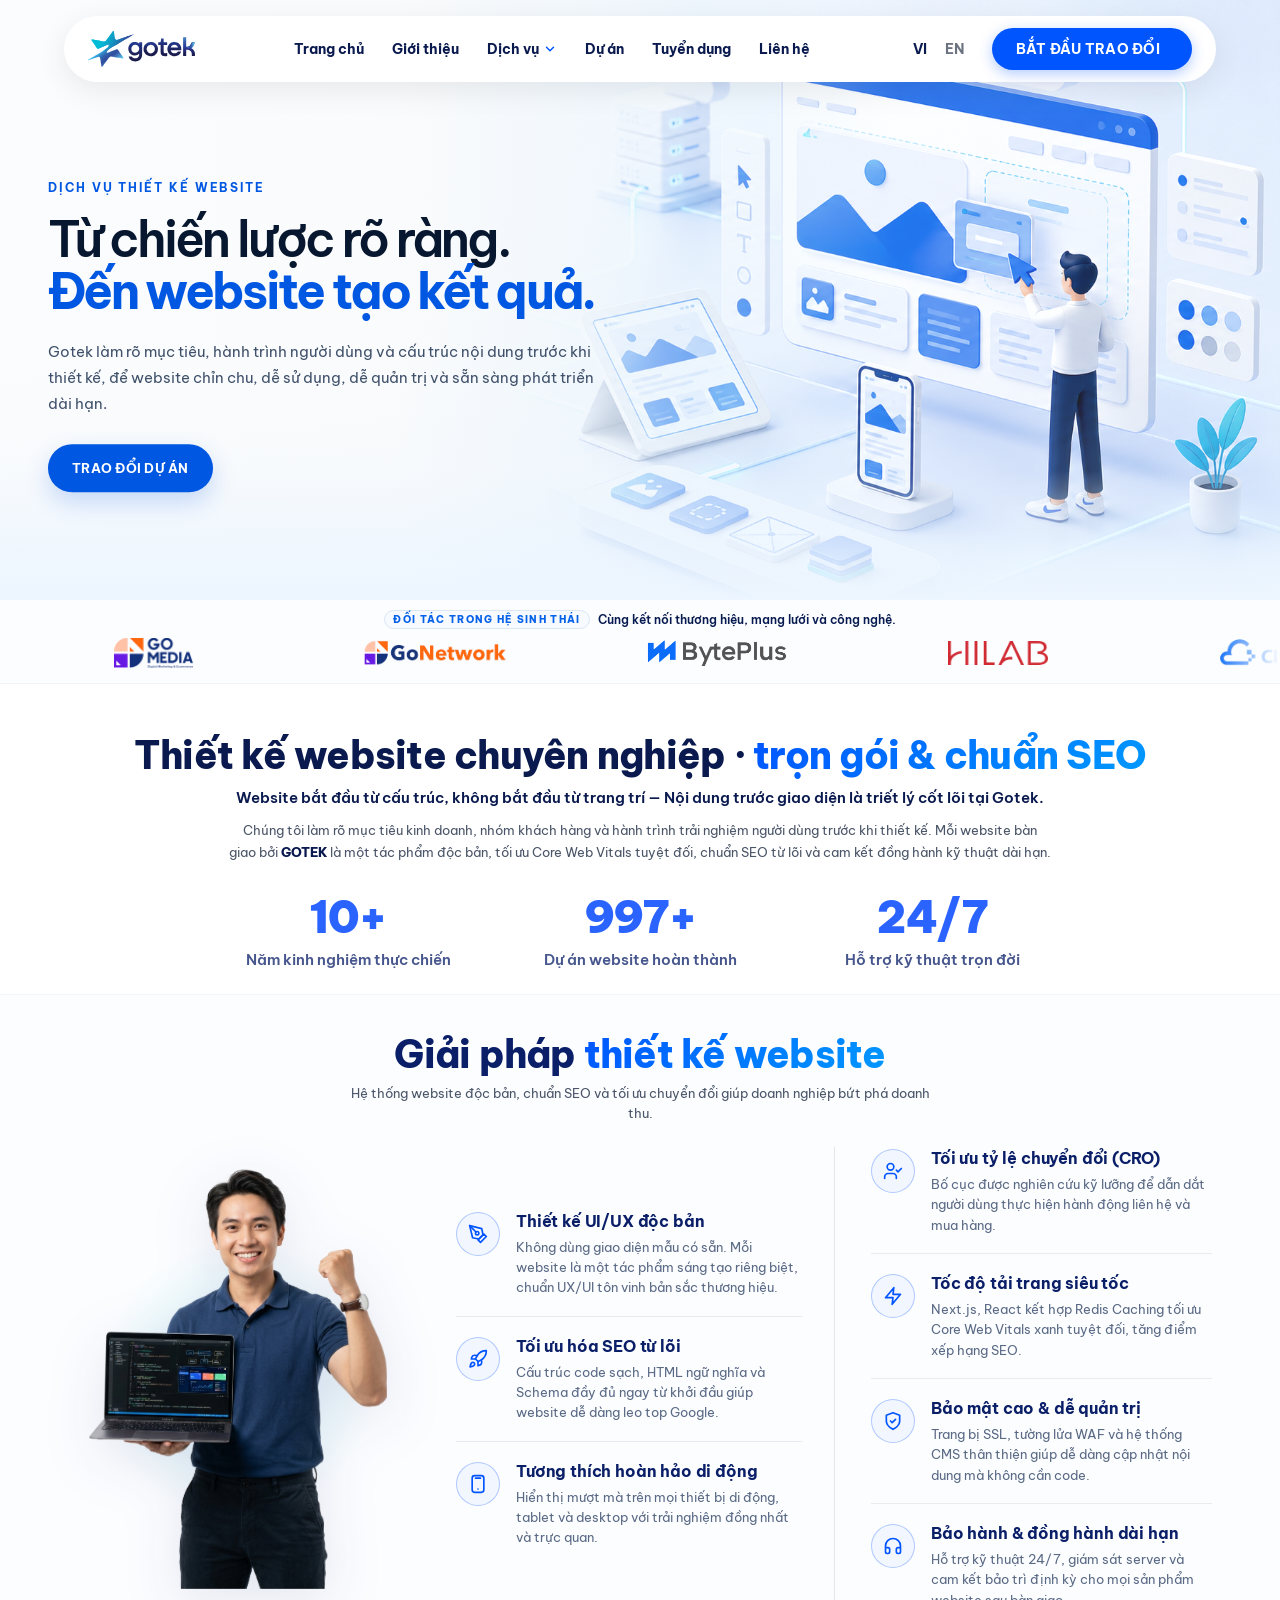
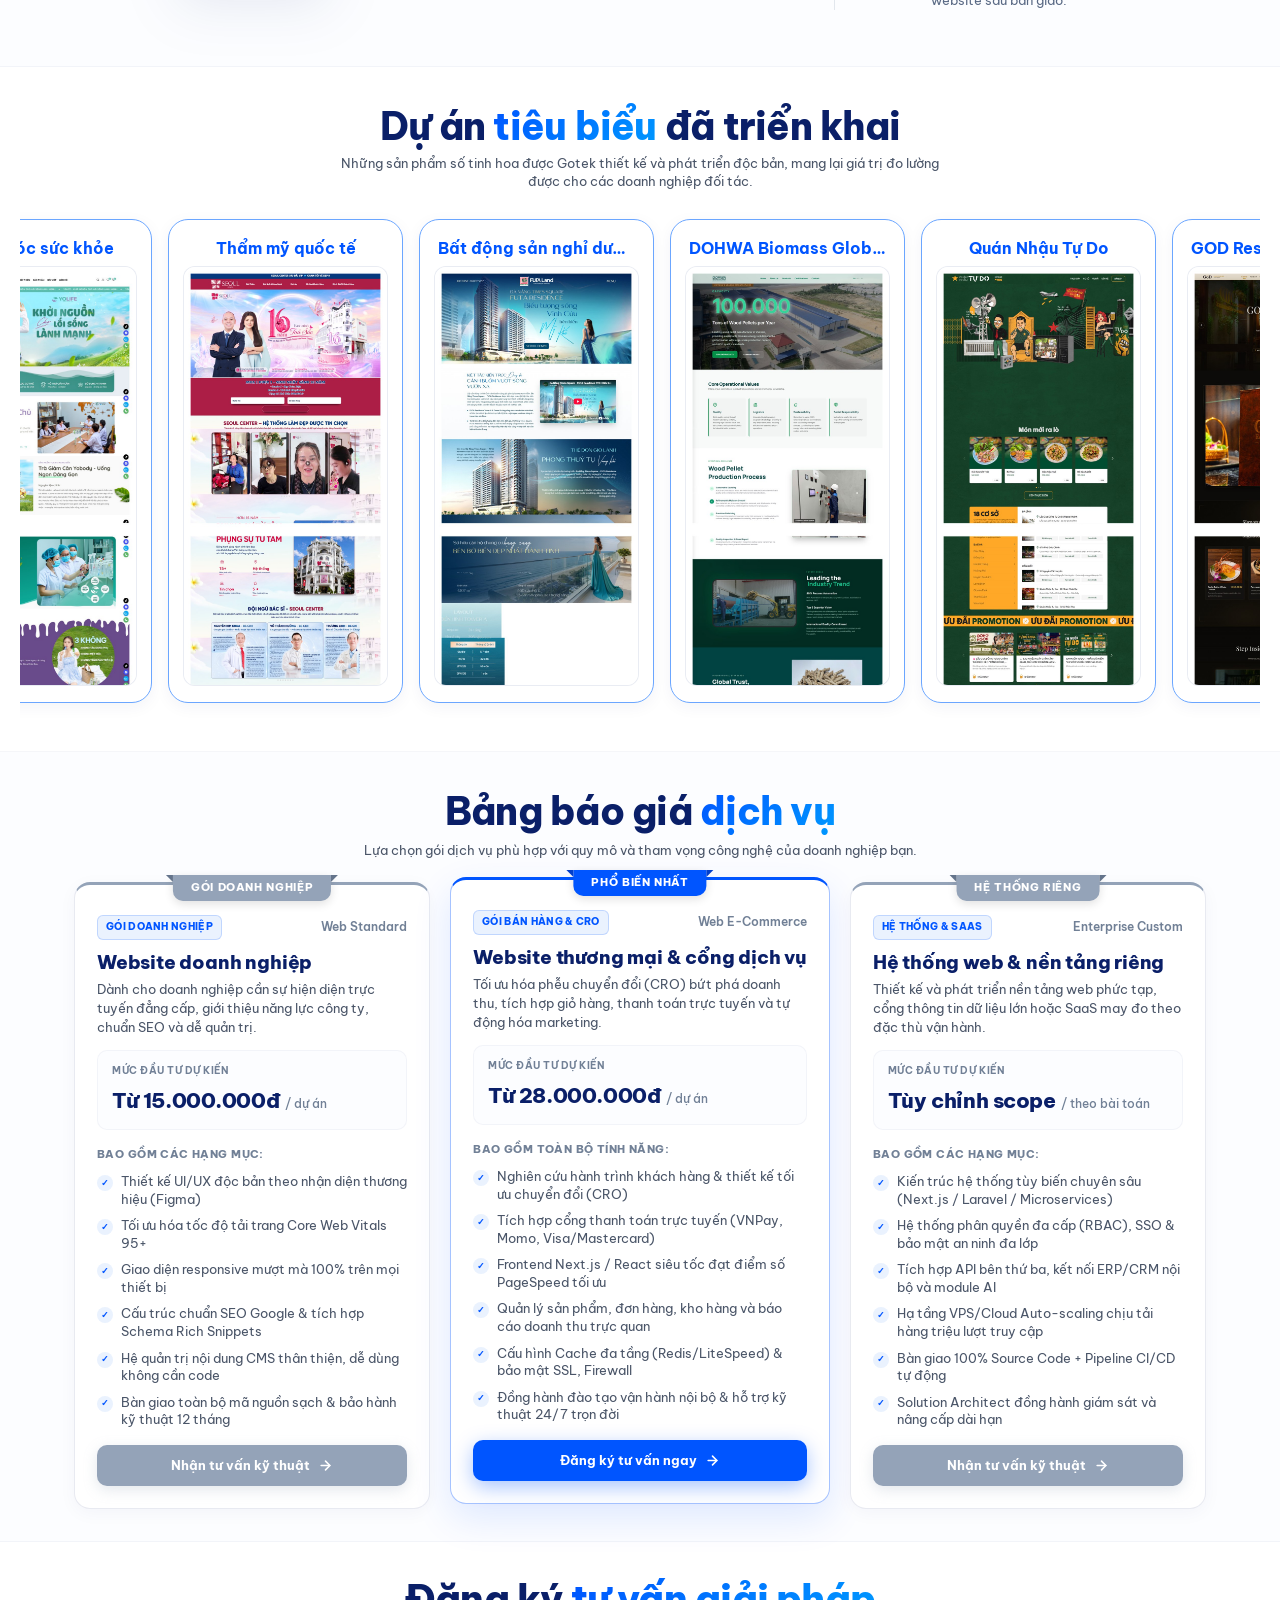
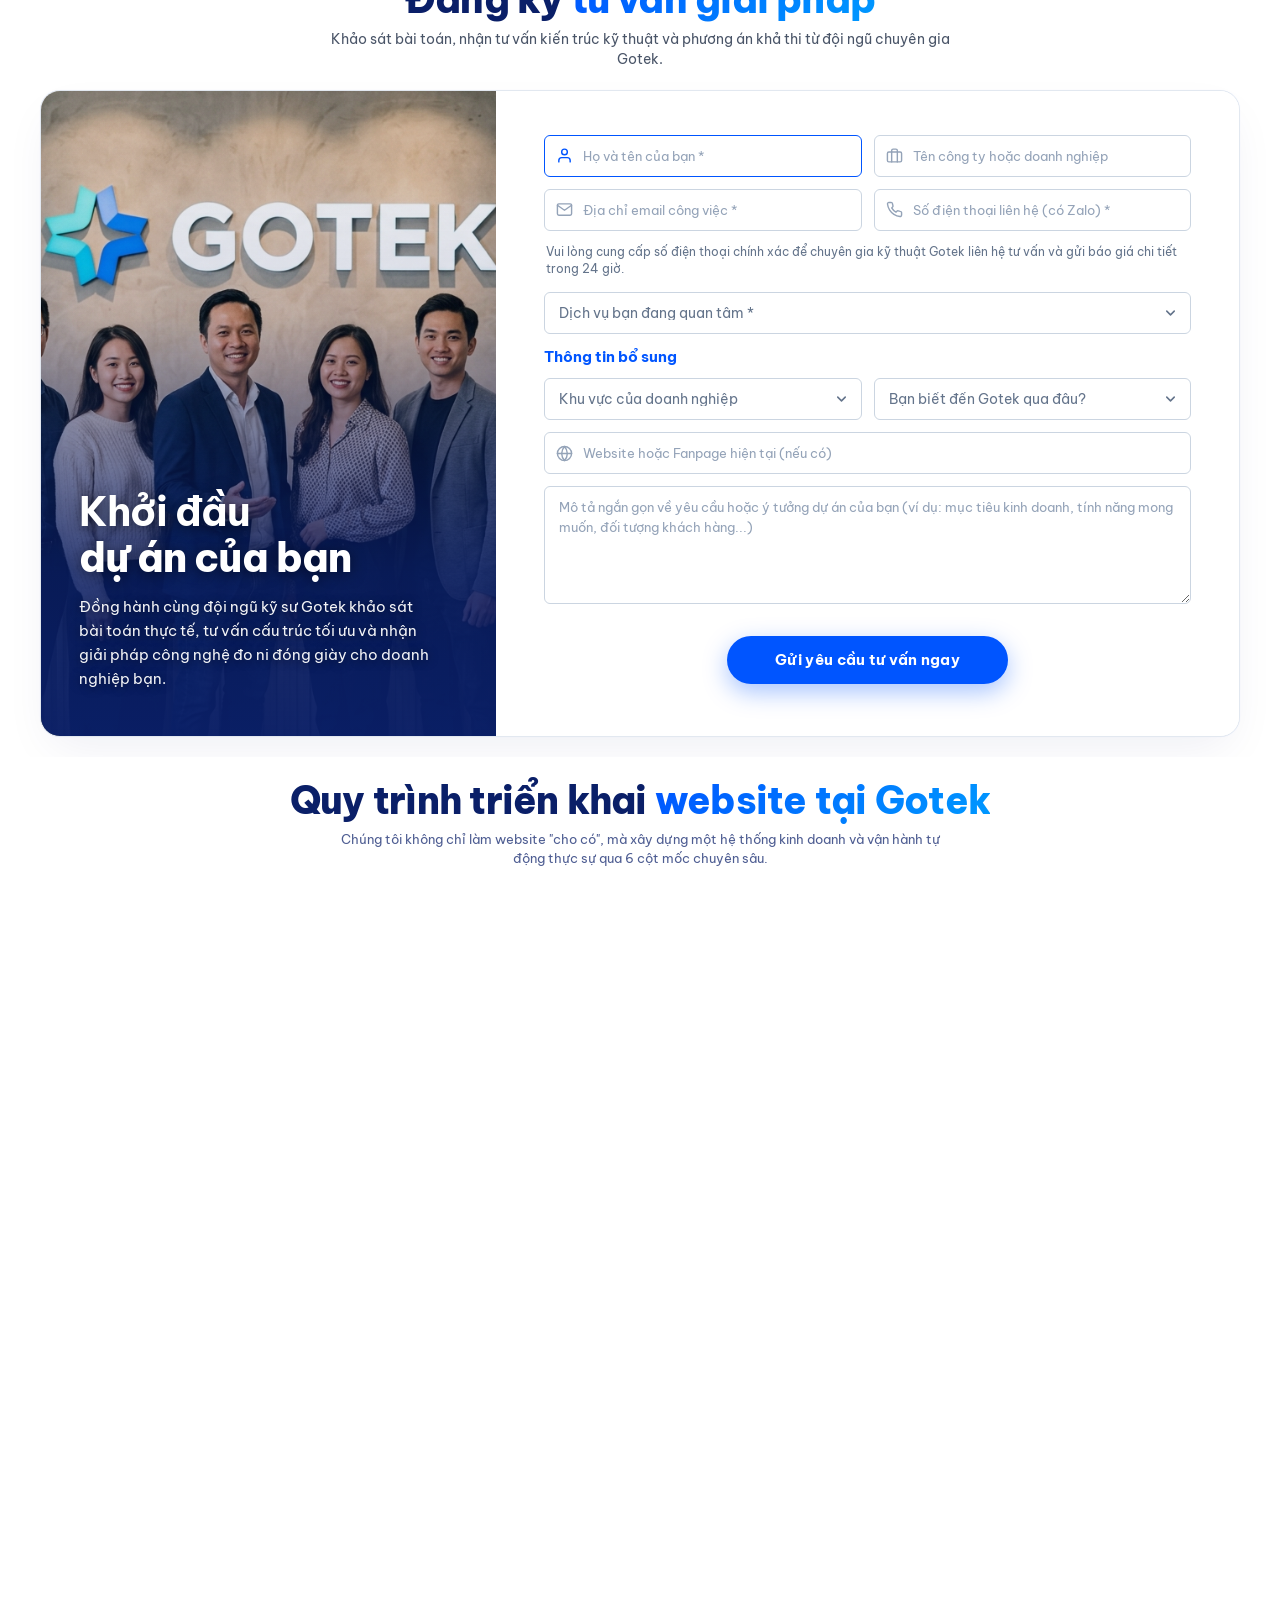
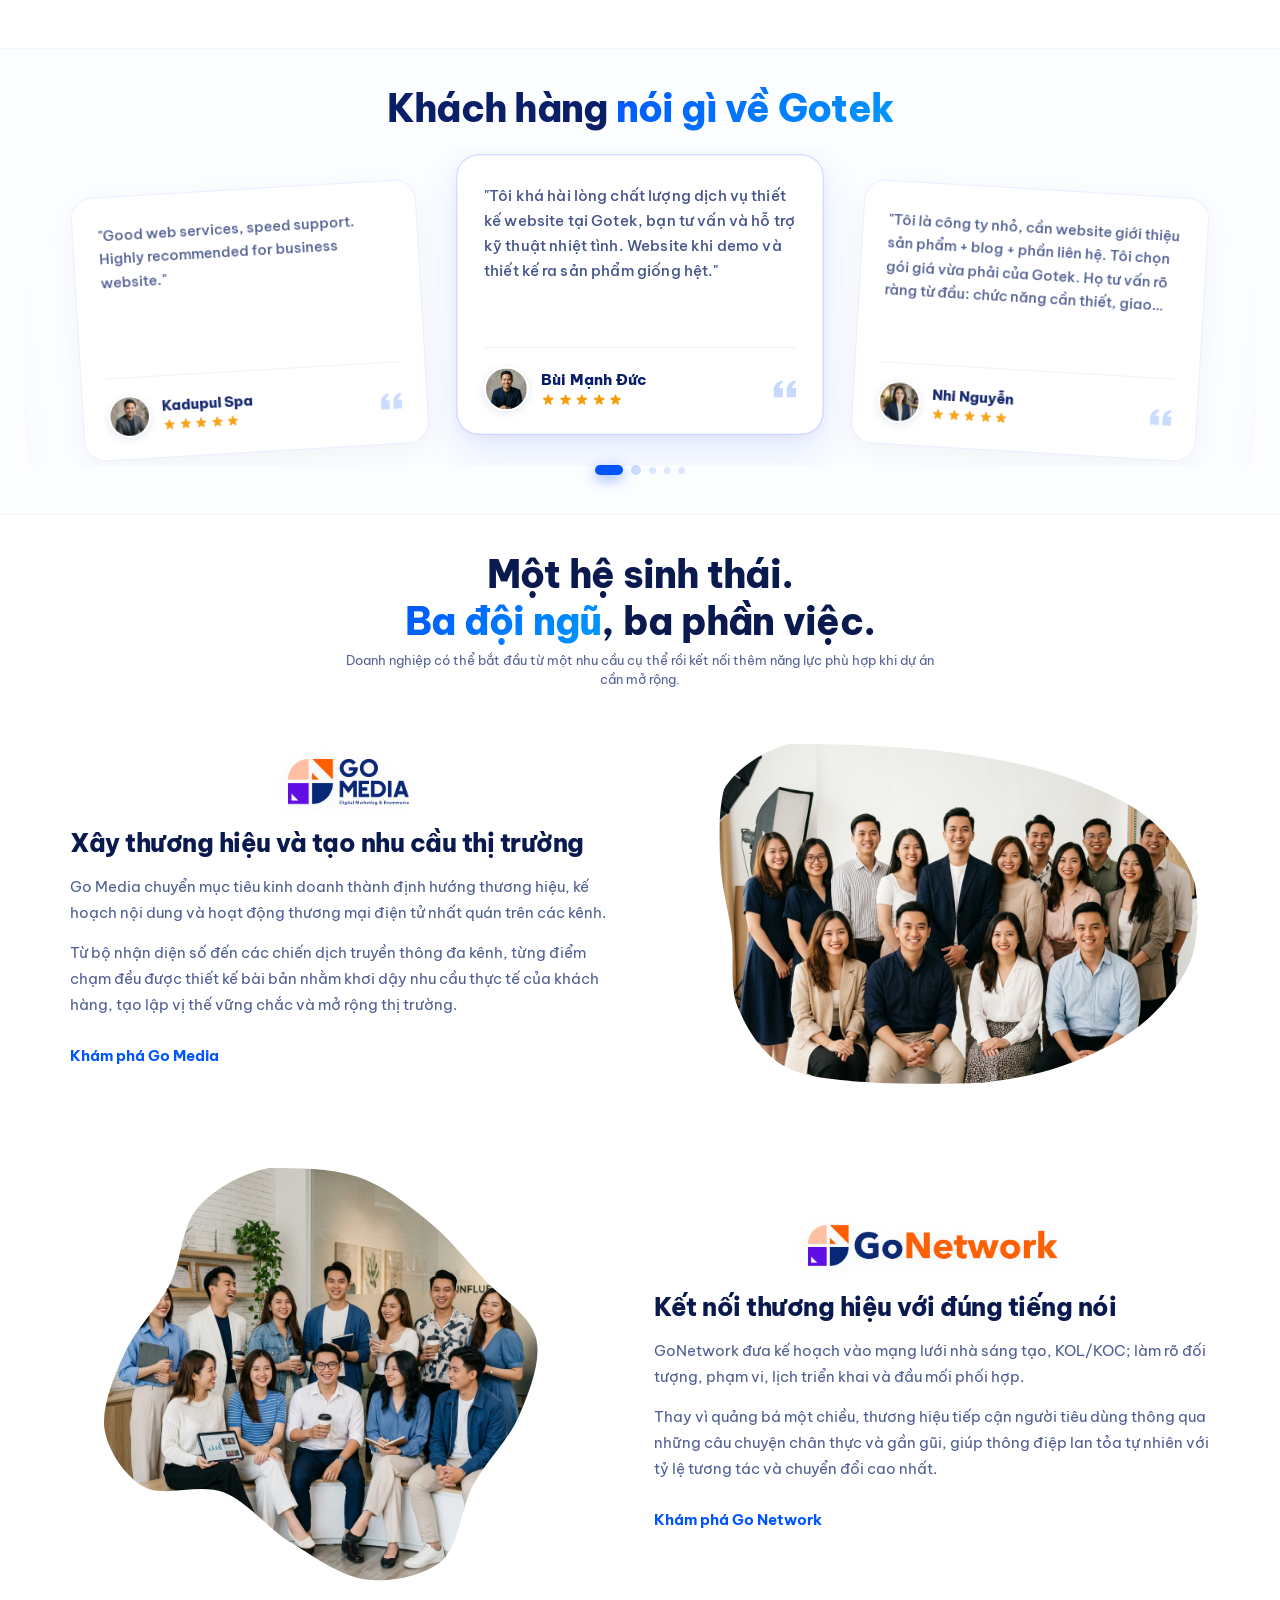
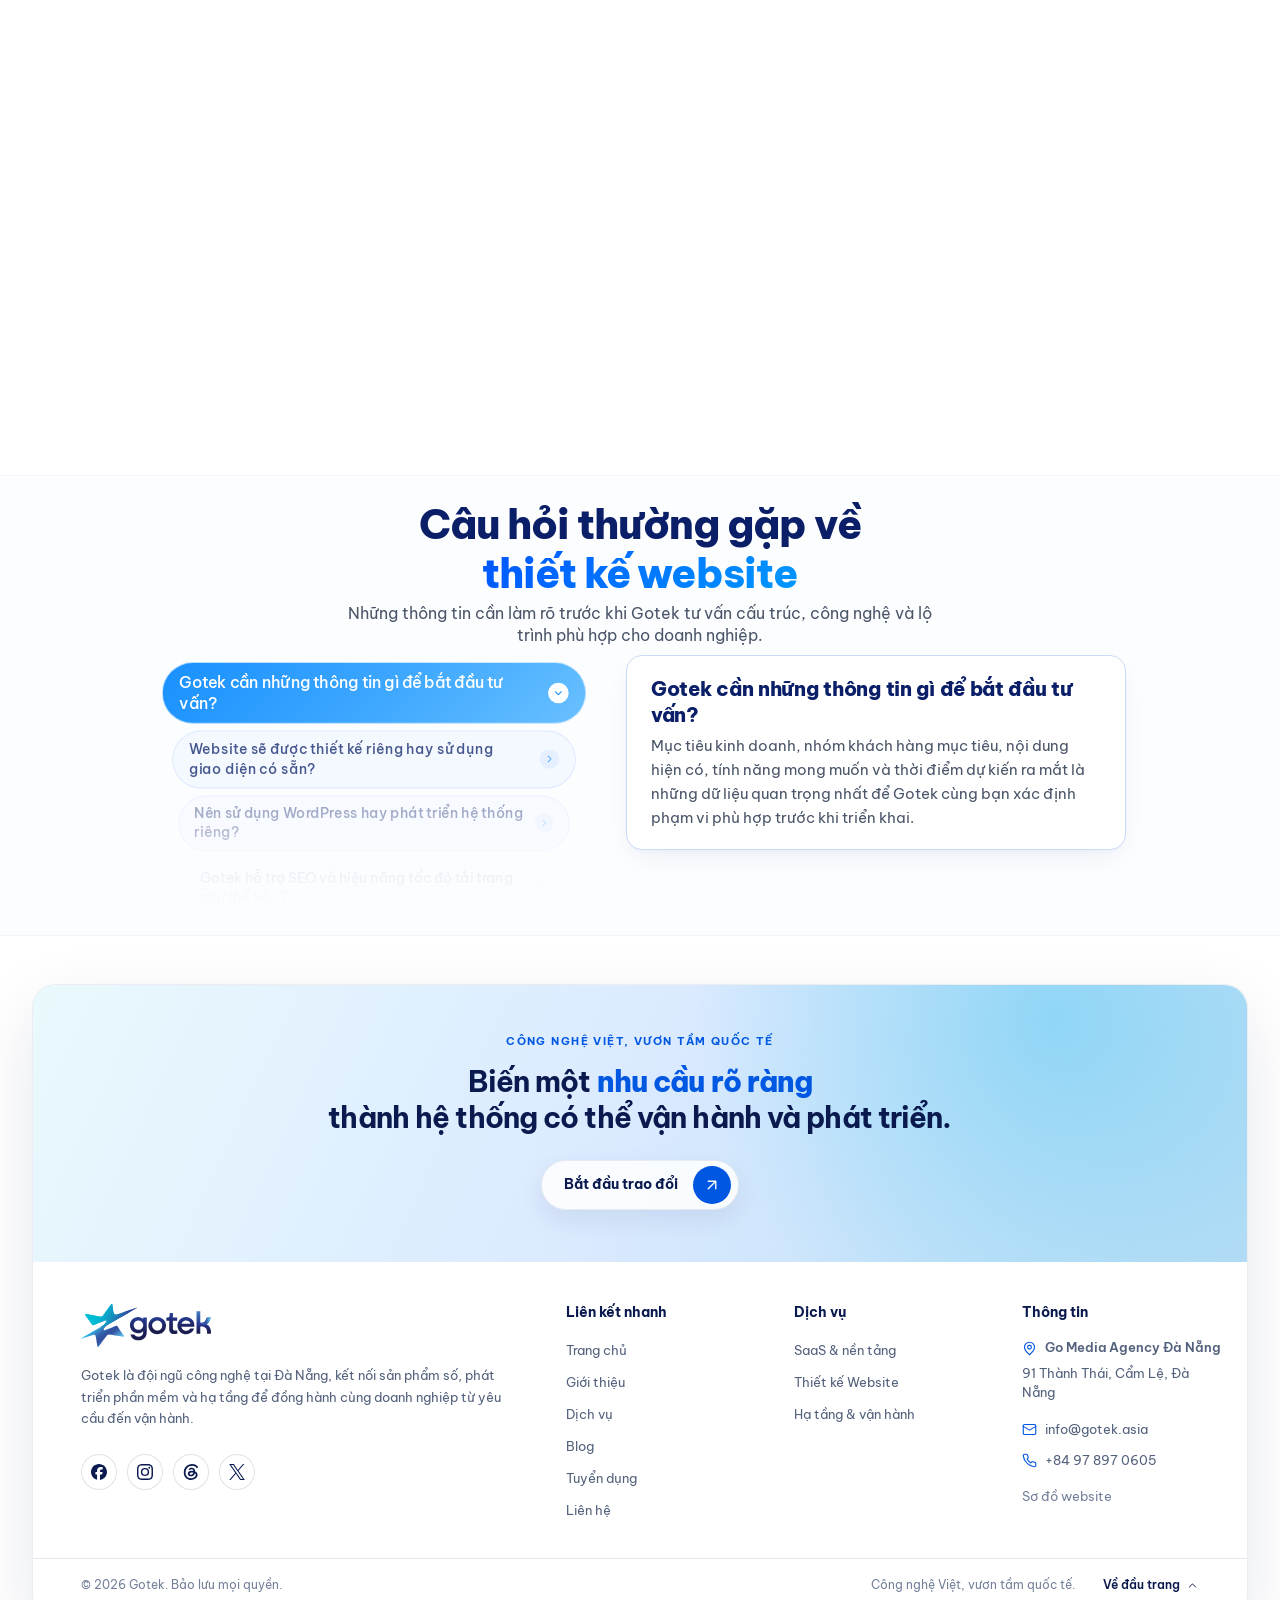
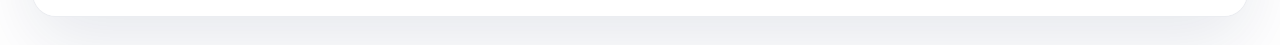
==== commit 63790e92: "hoàn thành" ====
--- a/index.html
+++ b/index.html
@@ -16,7 +16,7 @@
     rel="stylesheet" />
 
   <!-- Stylesheets (Pure Vanilla CSS) -->
-  <link rel="stylesheet" href="css/style.css?v=111" />
+  <link rel="stylesheet" href="css/style.css?v=122" />
   <link rel="stylesheet" href="css/footer.css?v=24" />
 
   <!-- GSAP Core (Tương tự landing_page_gotek) -->
@@ -240,7 +240,7 @@
       <div class="about-partner-inner">
         <!-- Tiêu đề chính -->
         <h2 class="partner-title">
-          <span class="whitespace-nowrap inline-block">Thiết kế website</span> chuyên nghiệp · <span class="text-brand-gradient">trọn gói &amp; chuẩn SEO</span>
+          <span class="partner-title-line">Thiết kế website chuyên nghiệp</span><span class="partner-title-sep"> · </span><span class="partner-title-line text-brand-gradient">trọn gói &amp; chuẩn SEO</span>
         </h2>
 
         <!-- Khung chứa văn bản giới thiệu -->
@@ -550,13 +550,13 @@
               <div class="reg-select-box">
                 <select name="serviceNeeded" class="reg-select-control" required>
                   <option value="" disabled selected>Dịch vụ bạn đang quan tâm *</option>
-                  <option value="corporate">Thiết kế website doanh nghiệp độc bản</option>
-                  <option value="ecommerce">Website bán hàng và thương mại điện tử</option>
-                  <option value="platform">Hệ thống web app và nền tảng số riêng</option>
-                  <option value="uiux">Thiết kế UI/UX và bản mẫu tương tác (Figma)</option>
-                  <option value="seo">Tối ưu hóa SEO và tốc độ tải trang 60FPS</option>
-                  <option value="cro">Nâng cấp, bảo trì và tối ưu chuyển đổi (CRO)</option>
-                  <option value="other">Dịch vụ khác hoặc cần tư vấn thêm</option>
+                  <option value="corporate">Thiết kế website doanh nghiệp</option>
+                  <option value="ecommerce">Website bán hàng & E-commerce</option>
+                  <option value="platform">Web app & nền tảng số riêng</option>
+                  <option value="uiux">Thiết kế UI/UX (Figma)</option>
+                  <option value="seo">Tối ưu hóa SEO & Tốc độ trang</option>
+                  <option value="cro">Bảo trì & Tối ưu chuyển đổi (CRO)</option>
+                  <option value="other">Dịch vụ khác / Cần tư vấn thêm</option>
                 </select>
                 <svg class="reg-select-arrow" viewBox="0 0 24 24" fill="none" stroke="currentColor" stroke-width="2.5" stroke-linecap="round" stroke-linejoin="round">
                   <polyline points="6 9 12 15 18 9"></polyline>
@@ -572,10 +572,10 @@
                   <div class="reg-select-box">
                     <select name="location" class="reg-select-control">
                       <option value="" disabled selected>Khu vực của doanh nghiệp</option>
-                      <option value="danang">Đà Nẵng và miền Trung</option>
-                      <option value="hanoi">Hà Nội và miền Bắc</option>
-                      <option value="hcm">TP. Hồ Chí Minh và miền Nam</option>
-                      <option value="other">Tỉnh thành khác hoặc nước ngoài</option>
+                      <option value="danang">Đà Nẵng & Miền Trung</option>
+                      <option value="hanoi">Hà Nội & Miền Bắc</option>
+                      <option value="hcm">TP.HCM & Miền Nam</option>
+                      <option value="other">Tỉnh thành khác / Quốc tế</option>
                     </select>
                     <svg class="reg-select-arrow" viewBox="0 0 24 24" fill="none" stroke="currentColor" stroke-width="2.5" stroke-linecap="round" stroke-linejoin="round">
                       <polyline points="6 9 12 15 18 9"></polyline>
@@ -584,10 +584,10 @@
                   <div class="reg-select-box">
                     <select name="heardAboutUs" class="reg-select-control">
                       <option value="" disabled selected>Bạn biết đến Gotek qua đâu?</option>
-                      <option value="google">Tìm kiếm Google (chuẩn SEO)</option>
-                      <option value="social">Mạng xã hội (Facebook / Threads)</option>
-                      <option value="partner">Khách hàng cũ hoặc đối tác giới thiệu</option>
-                      <option value="ecosystem">Hệ sinh thái Go Media và GoNetwork</option>
+                      <option value="google">Tìm kiếm Google</option>
+                      <option value="social">Mạng xã hội (Facebook, Threads)</option>
+                      <option value="partner">Khách hàng, đối tác giới thiệu</option>
+                      <option value="ecosystem">Hệ sinh thái Go Media</option>
                       <option value="other">Kênh khác</option>
                     </select>
                     <svg class="reg-select-arrow" viewBox="0 0 24 24" fill="none" stroke="currentColor" stroke-width="2.5" stroke-linecap="round" stroke-linejoin="round">
@@ -608,7 +608,7 @@
 
                 <!-- Hàng 6: Mô tả yêu cầu dự án (Textarea) -->
                 <div class="reg-textarea-box">
-                  <textarea name="projectBrief" class="reg-textarea" placeholder="Mô tả ngắn gọn về yêu cầu hoặc ý tưởng dự án của bạn (ví dụ: mục tiêu kinh doanh, tính năng mong muốn, đối tượng khách hàng...)" rows="3"></textarea>
+                  <textarea name="projectBrief" class="reg-textarea" placeholder="Mô tả ngắn gọn về yêu cầu hoặc ý tưởng dự án của bạn (ví dụ: mục tiêu kinh doanh, tính năng mong muốn, đối tượng khách hàng...)" rows="4"></textarea>
                 </div>
               </div>
 
@@ -672,6 +672,9 @@
                 <p class="step-card-desc">
                   Làm rõ mục tiêu bán hàng, SEO hoặc lead gen; phân tích phễu chuyển đổi và hoạch định hạ tầng VPS/CDN/Cache.
                 </p>
+                <div class="step-card-arrow" aria-hidden="true">
+                  <svg width="12" height="12" viewBox="0 0 24 24" fill="none" stroke="currentColor" stroke-width="2.5" stroke-linecap="round" stroke-linejoin="round"><path d="M9 18l6-6-6-6"/></svg>
+                </div>
               </div>
 
               <!-- BƯỚC 3 -->
@@ -683,6 +686,9 @@
                 <p class="step-card-desc">
                   Thiết kế giao diện độc bản dựa trên hành vi khách hàng (UX-driven), mapping rõ luồng chuyển đổi và demo tương tác Figma.
                 </p>
+                <div class="step-card-arrow" aria-hidden="true">
+                  <svg width="12" height="12" viewBox="0 0 24 24" fill="none" stroke="currentColor" stroke-width="2.5" stroke-linecap="round" stroke-linejoin="round"><path d="M9 18l6-6-6-6"/></svg>
+                </div>
               </div>
 
               <!-- BƯỚC 5 -->
@@ -694,6 +700,9 @@
                 <p class="step-card-desc">
                   Kiểm tra chức năng trên thiết bị thật, kích hoạt bảo mật SSL/Firewall, cài đặt tracking chuyển đổi và automation.
                 </p>
+                <div class="step-card-arrow" aria-hidden="true">
+                  <svg width="12" height="12" viewBox="0 0 24 24" fill="none" stroke="currentColor" stroke-width="2.5" stroke-linecap="round" stroke-linejoin="round"><path d="M9 18l6-6-6-6"/></svg>
+                </div>
               </div>
             </div>
 
@@ -708,6 +717,9 @@
                 <p class="step-card-desc">
                   Chọn Stack tối ưu (WordPress / Next.js / Laravel), thiết kế cơ sở dữ liệu, URL chuẩn SEO và logic nội dung bài bản.
                 </p>
+                <div class="step-card-arrow" aria-hidden="true">
+                  <svg width="12" height="12" viewBox="0 0 24 24" fill="none" stroke="currentColor" stroke-width="2.5" stroke-linecap="round" stroke-linejoin="round"><path d="M9 18l6-6-6-6"/></svg>
+                </div>
               </div>
 
               <!-- BƯỚC 4 -->
@@ -719,6 +731,9 @@
                 <p class="step-card-desc">
                   Code sạch chuẩn W3C, responsive hoàn hảo mọi thiết bị, tối ưu Core Web Vitals tuyệt đối và cấu hình cache đa tầng.
                 </p>
+                <div class="step-card-arrow" aria-hidden="true">
+                  <svg width="12" height="12" viewBox="0 0 24 24" fill="none" stroke="currentColor" stroke-width="2.5" stroke-linecap="round" stroke-linejoin="round"><path d="M9 18l6-6-6-6"/></svg>
+                </div>
               </div>
 
               <!-- BƯỚC 6 (Finish Milestone) -->
@@ -730,6 +745,9 @@
                 <p class="step-card-desc">
                   Chuyển giao 100% full source code và server, hướng dẫn quản trị nội dung dễ dàng cùng cam kết hỗ trợ kỹ thuật trọn đời.
                 </p>
+                <div class="step-card-arrow" aria-hidden="true">
+                  <svg width="12" height="12" viewBox="0 0 24 24" fill="none" stroke="currentColor" stroke-width="2.5" stroke-linecap="round" stroke-linejoin="round"><path d="M9 18l6-6-6-6"/></svg>
+                </div>
               </div>
             </div>
 
@@ -1023,7 +1041,7 @@
   <!-- 1. Nạp GotekDataStore trước (chứa dữ liệu hoặc fetch từ data/*.json) -->
   <script src="data/data-store.js?v=6"></script>
   <!-- 2. Nạp main logic (Tương thích 100% cả mở trực tiếp file:/// và chạy trên server) -->
-  <script src="js/bundle.js?v=1"></script>
+  <script src="js/bundle.js?v=7"></script>
 </body>
 
 </html>
--- a/css/style.css
+++ b/css/style.css
@@ -794,6 +794,10 @@
 #gotek-editorial-intro .about-hero__copy h1 strong {
   color: #0057e1 !important;
   font-weight: 700 !important;
+}
+
+.hero-title-br-mobile {
+  display: none;
 }
 
 #hero.gotek-editorial-intro .about-hero__copy > p:not(.about-kicker),
@@ -1041,10 +1045,17 @@
   #hero.gotek-editorial-intro .about-hero__copy h1,
   .gotek-editorial-intro .about-hero__copy h1,
   #gotek-editorial-intro .about-hero__copy h1 {
-    max-width: 20ch !important;
-    font-size: clamp(28px, 8vw, 35px) !important;
-    line-height: 1.14 !important;
-    letter-spacing: -0.04em !important;
+    max-width: 100% !important;
+    font-size: clamp(19px, 5.2vw, 24.5px) !important;
+    line-height: 1.25 !important;
+    letter-spacing: -0.035em !important;
+  }
+
+  #hero.gotek-editorial-intro .about-hero__copy h1 strong,
+  .gotek-editorial-intro .about-hero__copy h1 strong,
+  #gotek-editorial-intro .about-hero__copy h1 strong {
+    display: inline-block !important;
+    white-space: nowrap !important;
   }
   
   #hero.gotek-editorial-intro .about-hero__copy h1 br,
@@ -1158,6 +1169,14 @@
   display: inline-block;
 }
 
+.partner-title-line {
+  display: inline;
+}
+
+.partner-title-sep {
+  display: inline;
+}
+
 .partner-text-block {
   max-width: 980px;
   margin: 0 auto;
@@ -1280,7 +1299,18 @@
   }
 
   .partner-title {
-    font-size: 1.35rem;
+    font-size: clamp(1.1rem, 5.2vw, 1.25rem) !important;
+    line-height: 1.35 !important;
+    text-align: center !important;
+  }
+
+  .partner-title-line {
+    display: block;
+    white-space: nowrap;
+  }
+
+  .partner-title-sep {
+    display: none;
   }
 
   .partner-lead {
@@ -1472,25 +1502,29 @@
   .home-partners__heading {
     width: calc(100% - 28px);
     display: flex;
-    flex-direction: row;
-    flex-wrap: wrap;
+    flex-direction: column;
     align-items: center;
-    justify-content: flex-start;
+    justify-content: center;
+    text-align: center;
     gap: 6px;
-    margin: 0 auto 5px;
+    margin: 0 auto 8px;
     padding: 0;
   }
 
   .home-partners__heading p {
     font-size: 8.5px;
     letter-spacing: 0.08em;
-    padding: 2px 6px;
+    padding: 2px 8px;
+    margin: 0 auto;
+    text-align: center;
   }
 
   .home-partners__heading h2 {
-    max-width: 34ch;
-    font-size: 10.5px;
-    line-height: 1.35;
+    max-width: 38ch;
+    font-size: 11px;
+    line-height: 1.4;
+    text-align: center;
+    margin: 0 auto;
   }
 
   .home-partners__viewport {
@@ -1891,19 +1925,19 @@
     bottom: 0;
     left: 0;
     right: 0;
-    height: 1.5px;
+    height: 1px;
     background: linear-gradient(
       90deg,
       transparent 0%,
-      rgba(0, 85, 255, 0.2) 12%,
-      rgba(0, 85, 255, 0.75) 35%,
-      #0055FF 50%,
-      rgba(0, 85, 255, 0.75) 65%,
-      rgba(0, 85, 255, 0.2) 88%,
+      rgba(0, 85, 255, 0.06) 15%,
+      rgba(0, 85, 255, 0.22) 38%,
+      rgba(0, 85, 255, 0.32) 50%,
+      rgba(0, 85, 255, 0.22) 62%,
+      rgba(0, 85, 255, 0.06) 85%,
       transparent 100%
     );
     border-radius: 9999px;
-    box-shadow: 0 0 8px rgba(0, 85, 255, 0.3);
+    box-shadow: none;
   }
 
   /* Mục tính năng cuối cùng của danh sách không cần gạch dưới */
@@ -1912,6 +1946,87 @@
   }
 }
 
+/* CHỈ Ở MOBILE & IPAD (<= 1024px): Mặc định căn giữa trên dưới icon & tiêu đề, khi click mở rộng thì hiển thị bình thường như cũ */
+@media (max-width: 1024px) {
+  .why-feature-item {
+    cursor: pointer;
+    -webkit-tap-highlight-color: transparent;
+    display: flex !important;
+    align-items: center !important;
+    padding: 14px 0 !important;
+  }
+
+  .why-feature-col .why-feature-item:first-child,
+  .why-feature-col .why-feature-item:last-child,
+  .why-feature-col--bordered .why-feature-item:first-child,
+  .why-feature-col--bordered .why-feature-item:last-child {
+    padding-top: 14px !important;
+    padding-bottom: 14px !important;
+  }
+
+  .why-feature-icon {
+    margin-top: 0 !important;
+    flex-shrink: 0 !important;
+  }
+
+  /* Khi click mở rộng (is-open) thì căn trên và hiện như bình thường như cũ */
+  .why-feature-item.is-open {
+    align-items: flex-start !important;
+  }
+
+  .why-feature-item.is-open .why-feature-icon {
+    margin-top: 2px !important;
+  }
+
+  .why-feature-title {
+    display: flex !important;
+    align-items: center !important;
+    justify-content: space-between !important;
+    width: 100%;
+    margin-bottom: 0 !important;
+    transition: color 0.25s ease, margin-bottom 0.25s ease !important;
+  }
+
+  .why-feature-item.is-open .why-feature-title {
+    margin-bottom: 6px !important;
+    color: #0055FF !important;
+  }
+
+  .why-feature-title::after {
+    content: '';
+    display: inline-block;
+    width: 7px;
+    height: 7px;
+    border-right: 2px solid #0055FF;
+    border-bottom: 2px solid #0055FF;
+    transform: rotate(45deg);
+    transition: transform 0.3s cubic-bezier(0.16, 1, 0.3, 1), border-color 0.25s ease;
+    margin-left: 10px;
+    flex-shrink: 0;
+    opacity: 0.65;
+  }
+
+  .why-feature-item.is-open .why-feature-title::after {
+    transform: rotate(-135deg);
+    opacity: 1;
+  }
+
+  .why-feature-desc {
+    max-height: 0;
+    opacity: 0;
+    overflow: hidden;
+    margin-top: 0 !important;
+    margin-bottom: 0 !important;
+    transition: max-height 0.35s cubic-bezier(0.16, 1, 0.3, 1), opacity 0.3s ease, margin-top 0.3s ease;
+  }
+
+  .why-feature-item.is-open .why-feature-desc {
+    max-height: 180px;
+    opacity: 1;
+    margin-top: 6px !important;
+  }
+}
+
 @media (max-width: 640px) {
   .why-choose-section {
     padding: 20px 0 40px;
@@ -1931,15 +2046,15 @@
 
   .why-feature-item {
     gap: 14px;
-    padding: 14px 0;
-  }
-
-  .why-feature-col .why-feature-item:last-child {
-    padding-bottom: 14px;
-  }
-
-  .why-feature-col--bordered .why-feature-item:first-child {
-    padding-top: 14px;
+    padding: 14px 0 !important;
+  }
+
+  .why-feature-col .why-feature-item:first-child,
+  .why-feature-col .why-feature-item:last-child,
+  .why-feature-col--bordered .why-feature-item:first-child,
+  .why-feature-col--bordered .why-feature-item:last-child {
+    padding-top: 14px !important;
+    padding-bottom: 14px !important;
   }
 }
 
@@ -1965,7 +2080,7 @@
 .projects-header {
   text-align: center;
   margin-bottom: 16px;
-  transition: opacity 1s cubic-bezier(0.16, 1, 0.3, 1), transform 1s cubic-bezier(0.16, 1, 0.3, 1);
+  transition: opacity 0.45s cubic-bezier(0.16, 1, 0.3, 1), transform 0.45s cubic-bezier(0.16, 1, 0.3, 1);
 }
 
 .has-scroll-animations .featured-projects-section:not(.animate-header-in) .projects-header {
@@ -2013,8 +2128,8 @@
   margin: 0 auto;
   width: 100%;
   opacity: 0;
-  transform: translateY(40px);
-  transition: opacity 0.9s cubic-bezier(0.16, 1, 0.3, 1) 0.15s, transform 0.9s cubic-bezier(0.16, 1, 0.3, 1) 0.15s;
+  transform: translateY(24px);
+  transition: opacity 0.45s cubic-bezier(0.16, 1, 0.3, 1), transform 0.45s cubic-bezier(0.16, 1, 0.3, 1);
   will-change: opacity, transform;
 }
 
@@ -2161,7 +2276,7 @@
   top: 0;
   left: 0;
   transform: translateY(0);
-  transition: transform 1.2s cubic-bezier(0.25, 1, 0.5, 1);
+  transition: transform 0.6s cubic-bezier(0.25, 1, 0.5, 1);
   will-change: transform;
 }
 
@@ -2170,7 +2285,7 @@
 .project-card.is-active-center .project-scroll-img,
 .project-card.is-scrolling .project-scroll-img {
   transform: translateY(calc(-100% + var(--scroll-h)));
-  transition: transform var(--scroll-duration, 14s) cubic-bezier(0.35, 0.15, 0.35, 0.95);
+  transition: transform var(--scroll-duration, 5s) linear;
 }
 
 /* Responsive Dự án tiêu biểu chuẩn mẫu Hình 2 */
@@ -2687,32 +2802,238 @@
   }
 
   .step-card {
-    padding: 18px 18px !important;
+    padding: 13px 42px 13px 16px !important;
     border-radius: 16px !important;
     max-width: 320px !important;
     width: 100% !important;
     margin: 0 auto !important;
-  }
-
-  .step-card-header {
+    position: relative !important;
+    overflow: hidden !important;
+    cursor: pointer !important;
+    user-select: none !important;
+    -webkit-tap-highlight-color: transparent !important;
+    min-height: 86px !important;
+    display: flex !important;
+    flex-direction: column !important;
+    justify-content: center !important;
+    transition: border-color 0.25s ease, box-shadow 0.25s ease, transform 0.15s ease !important;
+  }
+
+  .step-card:active {
+    transform: scale(0.985) !important;
+  }
+
+  /* Mặc định trên mobile: Ẩn mô tả ("boe mô tả"), chỉ hiện Tiêu đề */
+  .step-card .step-card-desc {
+    display: none !important;
+    margin: 0 !important;
+  }
+
+  .step-card .step-card-header {
     display: flex !important;
     align-items: baseline !important;
     gap: 8px !important;
-    margin-bottom: 8px !important;
+    margin-bottom: 0 !important;
   }
 
   .step-card-num {
     font-size: 1.2rem !important;
+    font-weight: 900 !important;
+    color: #0055FF !important;
+    line-height: 1 !important;
+    flex-shrink: 0 !important;
   }
 
   .step-card-title {
-    font-size: 0.95rem !important;
-    line-height: 1.35 !important;
-  }
-
-  .step-card-desc {
-    font-size: 0.8rem !important;
-    line-height: 1.5 !important;
+    font-size: 0.94rem !important;
+    line-height: 1.34 !important;
+    margin: 0 !important;
+  }
+
+  /* Khi đã kích hoạt xem mô tả qua hiệu ứng lướt màu xanh */
+  .step-card.is-desc-active {
+    border-color: #0055FF !important;
+    box-shadow: 0 8px 24px rgba(0, 85, 255, 0.12), 0 2px 6px rgba(0, 85, 255, 0.04) !important;
+    background: #FFFFFF !important;
+  }
+
+  .step-card.is-desc-active .step-card-header {
+    display: none !important;
+  }
+
+  .step-card.is-desc-active .step-card-desc {
+    display: block !important;
+    font-size: 0.78rem !important;
+    line-height: 1.46 !important;
+    color: #0A1F68 !important;
+    font-weight: 500 !important;
+    margin: 0 !important;
+    animation: descFadeIn 0.2s ease forwards !important;
+  }
+}
+
+/* ==========================================================================
+   BLUE WIPER SWEEP EFFECT FOR PROCESS STEP CARDS
+   - Click lần 1: Lớp màu xanh Gotek lướt từ Trái sang Phải -> Ẩn tiêu đề, Hiện mô tả
+   - Click lần 2: Lớp màu xanh lướt ngược từ Phải sang Trái -> Ẩn mô tả, Hiện lại tiêu đề
+   ========================================================================== */
+.step-card-wiper {
+  position: absolute;
+  top: 0;
+  left: 0;
+  width: 100%;
+  height: 100%;
+  background: linear-gradient(110deg, #0040CC 0%, #0055FF 50%, #2979FF 100%);
+  z-index: 25;
+  pointer-events: none;
+  border-radius: inherit;
+  box-shadow: 0 0 24px rgba(0, 85, 255, 0.45);
+  transform: translateX(-105%);
+  opacity: 0;
+  will-change: transform, opacity;
+}
+
+/* Lướt thuận: Trái qua Phải (Left -> Right) */
+@keyframes wiperSweepForward {
+  0% {
+    transform: translateX(-102%);
+    opacity: 1;
+  }
+  45% {
+    transform: translateX(0%);
+    opacity: 1;
+  }
+  55% {
+    transform: translateX(0%);
+    opacity: 1;
+  }
+  100% {
+    transform: translateX(102%);
+    opacity: 1;
+  }
+}
+
+/* Lướt ngược: Phải qua Trái (Right -> Left) */
+@keyframes wiperSweepReverse {
+  0% {
+    transform: translateX(102%);
+    opacity: 1;
+  }
+  45% {
+    transform: translateX(0%);
+    opacity: 1;
+  }
+  55% {
+    transform: translateX(0%);
+    opacity: 1;
+  }
+  100% {
+    transform: translateX(-102%);
+    opacity: 1;
+  }
+}
+
+.step-card-wiper.is-wiping-forward {
+  opacity: 1 !important;
+  animation: wiperSweepForward 0.46s cubic-bezier(0.35, 0, 0.25, 1) forwards !important;
+}
+
+.step-card-wiper.is-wiping-reverse {
+  opacity: 1 !important;
+  animation: wiperSweepReverse 0.46s cubic-bezier(0.35, 0, 0.25, 1) forwards !important;
+}
+
+@keyframes descFadeIn {
+  from {
+    opacity: 0;
+    transform: translateY(2px);
+  }
+  to {
+    opacity: 1;
+    transform: translateY(0);
+  }
+}
+
+/* Áp dụng chung cho mọi màn hình mobile & tablet (<= 768px) */
+@media (max-width: 768px) {
+  .step-card {
+    position: relative !important;
+    overflow: hidden !important;
+    cursor: pointer !important;
+    user-select: none !important;
+    -webkit-tap-highlight-color: transparent !important;
+  }
+
+  .step-card .step-card-desc {
+    display: none !important;
+    margin: 0 !important;
+  }
+
+  .step-card .step-card-header {
+    display: flex !important;
+    margin-bottom: 0 !important;
+  }
+
+  .step-card.is-desc-active .step-card-header {
+    display: none !important;
+  }
+
+  .step-card.is-desc-active .step-card-desc {
+    display: block !important;
+    margin: 0 !important;
+    animation: descFadeIn 0.2s ease forwards !important;
+  }
+}
+
+/* Mũi tên bên phải ở giữa báo hiệu có thêm mô tả trên mobile */
+.step-card-arrow {
+  position: absolute;
+  right: 12px;
+  top: 50%;
+  transform: translateY(-50%);
+  width: 24px;
+  height: 24px;
+  border-radius: 50%;
+  background: rgba(0, 85, 255, 0.08);
+  border: 1px solid rgba(0, 85, 255, 0.2);
+  display: flex;
+  align-items: center;
+  justify-content: center;
+  color: #0055FF;
+  pointer-events: none;
+  z-index: 12;
+  transition: transform 0.35s cubic-bezier(0.35, 0, 0.25, 1), background 0.25s ease, border-color 0.25s ease;
+  flex-shrink: 0;
+}
+
+.step-card-arrow svg {
+  display: block;
+  width: 12px;
+  height: 12px;
+  stroke: #0055FF;
+  transition: stroke 0.25s ease;
+}
+
+/* Khi đã mở mô tả: Mũi tên quay 180 độ chỉ sang trái để báo hiệu có thể click thu về */
+.step-card.is-desc-active .step-card-arrow {
+  transform: translateY(-50%) rotate(180deg);
+  background: rgba(0, 85, 255, 0.16);
+  border-color: #0055FF;
+}
+
+/* Đảm bảo màn hình lớn (> 768px / Laptop) luôn hiển thị đầy đủ tiêu đề và mô tả, không bị ảnh hưởng */
+@media (min-width: 769px) {
+  .step-card-wiper {
+    display: none !important;
+  }
+  .step-card-arrow {
+    display: none !important;
+  }
+  .step-card .step-card-header {
+    display: flex !important;
+  }
+  .step-card .step-card-desc {
+    display: block !important;
   }
 }
 
@@ -3104,6 +3425,13 @@
   }
 }
 
+@media (max-width: 768px) {
+  .pricing-title {
+    font-size: clamp(1.3rem, 5vw, 1.45rem) !important;
+    margin-bottom: 6px !important;
+  }
+}
+
 @media (max-width: 640px) {
   .pricing-section {
     padding: 28px 0;
@@ -3114,8 +3442,8 @@
   }
 
   .pricing-title {
-    font-size: clamp(1.3rem, 5vw, 1.45rem);
-    margin-bottom: 6px;
+    font-size: clamp(1.3rem, 5vw, 1.45rem) !important;
+    margin-bottom: 6px !important;
   }
 
   .pricing-card {
@@ -4230,9 +4558,9 @@
     order: 2 !important;
     width: 100% !important;
     max-width: 100% !important;
-    display: flex !important;
-    justify-content: center !important;
-    align-items: center !important;
+    display: flex;
+    justify-content: center;
+    align-items: center;
   }
 
   .ecosystem-blob-art-container {
@@ -4262,9 +4590,53 @@
   }
 }
 
+@media (max-width: 768px) {
+  .ecosystem-teams-title {
+    font-size: clamp(1.3rem, 5vw, 1.45rem) !important;
+    line-height: 1.25 !important;
+    margin-bottom: 6px !important;
+  }
+
+  /* Ẩn hoàn toàn phần ảnh minh họa của cả 3 đối tác trên mobile, chỉ giữ lại chữ */
+  .ecosystem-zigzag-visual,
+  .ecosystem-zigzag-row .ecosystem-zigzag-visual,
+  .ecosystem-zigzag-row.is-reversed .ecosystem-zigzag-visual,
+  .ecosystem-blob-art-container,
+  .ecosystem-blob-frame {
+    display: none !important;
+    height: 0 !important;
+    min-height: 0 !important;
+    max-height: 0 !important;
+    opacity: 0 !important;
+    visibility: hidden !important;
+    pointer-events: none !important;
+  }
+}
+
 @media (max-width: 640px) {
   .ecosystem-teams-section {
     padding: 24px 16px 68px !important;
+  }
+
+  .ecosystem-teams-title {
+    font-size: clamp(1.3rem, 5vw, 1.45rem) !important;
+    line-height: 1.25 !important;
+    margin-bottom: 6px !important;
+  }
+
+  /* Ẩn hoàn toàn phần ảnh minh họa của cả 3 đối tác trên mobile, chỉ giữ lại chữ */
+  .ecosystem-zigzag-visual,
+  .ecosystem-zigzag-row .ecosystem-zigzag-visual,
+  .ecosystem-zigzag-row.is-reversed .ecosystem-zigzag-visual,
+  .ecosystem-blob-art-container,
+  .ecosystem-blob-frame {
+    display: none !important;
+    height: 0 !important;
+    min-height: 0 !important;
+    max-height: 0 !important;
+    opacity: 0 !important;
+    visibility: hidden !important;
+    pointer-events: none !important;
   }
 
   .ecosystem-zigzag-container {
@@ -4367,7 +4739,7 @@
   display: grid;
   grid-template-columns: 1fr;
   gap: 20px;
-  align-items: center;
+  align-items: start;
 }
 
 @media (min-width: 1024px) {
@@ -4375,6 +4747,7 @@
     grid-template-columns: 440px 500px;
     justify-content: center;
     gap: 32px;
+    align-items: start;
   }
 }
 
@@ -4387,7 +4760,7 @@
   width: 100%;
 }
 
-/* Khung nhìn roller: chiều cao thu gọn gọn gàng 250px, mask mờ dần 2 đầu */
+/* Khung nhìn roller: câu hỏi chọn ở VỊ TRÍ ĐẦU, các câu tiếp theo hiển thị bên dưới và mờ dần */
 .faq-roller-viewport {
   position: relative;
   width: 100%;
@@ -4397,24 +4770,16 @@
   scrollbar-width: none;
   -ms-overflow-style: none;
   -webkit-mask-image: linear-gradient(to bottom,
-      transparent 0%,
-      rgba(0, 0, 0, 0.35) 10%,
-      rgba(0, 0, 0, 0.85) 24%,
-      rgba(0, 0, 0, 1) 36%,
-      rgba(0, 0, 0, 1) 64%,
-      rgba(0, 0, 0, 0.85) 76%,
-      rgba(0, 0, 0, 0.35) 90%,
+      #000000 0%,
+      #000000 55%,
+      rgba(0, 0, 0, 0.45) 80%,
       transparent 100%);
   mask-image: linear-gradient(to bottom,
-      transparent 0%,
-      rgba(0, 0, 0, 0.35) 10%,
-      rgba(0, 0, 0, 0.85) 24%,
-      rgba(0, 0, 0, 1) 36%,
-      rgba(0, 0, 0, 1) 64%,
-      rgba(0, 0, 0, 0.85) 76%,
-      rgba(0, 0, 0, 0.35) 90%,
+      #000000 0%,
+      #000000 55%,
+      rgba(0, 0, 0, 0.45) 80%,
       transparent 100%);
-  padding: 76px 14px;
+  padding: 8px 14px 210px 14px;
   box-sizing: border-box;
 }
 
@@ -4442,7 +4807,7 @@
   border-radius: 9999px;
   font-family: inherit;
   font-size: 0.92rem;
-  font-weight: 600;
+  font-weight: 500;
   cursor: pointer;
   box-sizing: border-box;
   user-select: none;
@@ -4481,13 +4846,14 @@
   border: 1.5px solid rgba(255, 255, 255, 0.65) !important;
   color: #FFFFFF !important;
   font-size: 0.96rem !important;
-  font-weight: 700 !important;
+  font-weight: 500 !important;
   box-shadow: none !important;
   z-index: 10;
 }
 
 .faq-roller-item-text {
   flex: 1;
+  font-weight: 500;
   line-height: 1.38;
   text-align: left;
 }
@@ -4523,7 +4889,7 @@
   width: 100%;
   display: flex;
   justify-content: center;
-  align-items: center;
+  align-items: flex-start;
   min-height: 180px;
 }
 
@@ -4632,9 +4998,9 @@
   }
 
   .faq-title {
-    font-size: 1.62rem;
-    line-height: 1.22;
-    margin-bottom: 4px;
+    font-size: clamp(1.3rem, 5vw, 1.45rem) !important;
+    line-height: 1.25 !important;
+    margin-bottom: 6px !important;
   }
 
   .faq-subtitle {
@@ -4714,17 +5080,17 @@
 
   .faq-roller-item-text {
     font-size: 1.025rem !important;
-    font-weight: 700 !important;
+    font-weight: 500 !important;
     color: #0A1F68 !important;
     line-height: 1.48 !important;
     transition: color 0.32s cubic-bezier(0.16, 1, 0.3, 1) !important;
     flex: 1;
   }
 
-  /* Khi mở: Tiêu đề câu hỏi đổi sang màu xanh công ty mượt mà, không chớp nháy */
+  /* Khi mở: Tiêu đề câu hỏi đổi sang màu xanh công ty mượt mà, không in đậm */
   .faq-roller-item.is-open .faq-roller-item-text {
     color: #0055FF !important;
-    font-weight: 800 !important;
+    font-weight: 500 !important;
   }
 
   .faq-roller-item.is-center:not(.is-open) .faq-roller-item-text {
@@ -4787,12 +5153,18 @@
     opacity: 1 !important;
   }
 
-  .faq-accordion-answer {
-    font-size: 0.935rem !important;
-    color: rgba(10, 31, 104, 0.76) !important;
-    line-height: 1.7 !important;
+  .faq-accordion-answer,
+  .faq-roller-item.is-open .faq-accordion-answer,
+  .faq-roller-item .faq-accordion-answer {
+    font-family: inherit !important;
+    font-size: 0.94rem !important;
+    font-weight: 400 !important;
+    color: #4A5568 !important;
+    line-height: 1.58 !important;
+    letter-spacing: normal !important;
     margin: 0 !important;
     text-align: left;
+    -webkit-font-smoothing: antialiased;
   }
 }
 
@@ -5091,6 +5463,18 @@
 .reg-grid-3 .reg-select-box,
 .reg-grid-2 .reg-select-box {
   margin-bottom: 0;
+}
+
+.reg-select-box.has-custom-select {
+  z-index: 10;
+}
+
+.reg-select-box.has-custom-select.is-active {
+  z-index: 60 !important;
+}
+
+.reg-select-box.has-custom-select > .reg-select-arrow {
+  display: none !important;
 }
 
 .reg-select-control {
@@ -5115,6 +5499,19 @@
   box-shadow: 0 0 0 3px rgba(0, 85, 255, 0.12);
 }
 
+.reg-select-control.is-hidden-native-select {
+  position: absolute !important;
+  opacity: 0 !important;
+  pointer-events: none !important;
+  width: 1px !important;
+  height: 1px !important;
+  top: 20px !important;
+  left: 20px !important;
+  margin: 0 !important;
+  padding: 0 !important;
+  border: none !important;
+}
+
 .reg-select-arrow {
   position: absolute;
   right: 12px;
@@ -5126,6 +5523,144 @@
   pointer-events: none;
 }
 
+/* Custom Select Dropdown UI (Khắc phục triệt để tràn lề trên mobile & màn hình hẹp) */
+.custom-select-trigger {
+  width: 100%;
+  height: 42px;
+  padding: 8px 36px 8px 14px;
+  font-family: 'Be Vietnam Pro', sans-serif;
+  font-size: 0.875rem;
+  color: #1E293B;
+  background: #FFFFFF;
+  border: 1px solid #CBD5E1;
+  border-radius: 6px;
+  cursor: pointer;
+  display: flex;
+  align-items: center;
+  user-select: none;
+  box-sizing: border-box;
+  position: relative;
+  transition: border-color 0.2s ease, box-shadow 0.2s ease;
+}
+
+.custom-select-trigger:hover {
+  border-color: #94A3B8;
+}
+
+.custom-select-trigger.is-open,
+.custom-select-trigger:focus-visible {
+  border-color: #0055FF;
+  box-shadow: 0 0 0 3px rgba(0, 85, 255, 0.12);
+  outline: none;
+}
+
+.custom-select-trigger.is-invalid {
+  border-color: #EF4444 !important;
+  box-shadow: 0 0 0 3px rgba(239, 68, 68, 0.15) !important;
+}
+
+.custom-select-label {
+  flex: 1;
+  white-space: nowrap;
+  overflow: hidden;
+  text-overflow: ellipsis;
+  color: #64748B;
+  font-size: 0.875rem;
+  line-height: 1;
+}
+
+.custom-select-label.has-value {
+  color: #1E293B;
+  font-weight: 500;
+}
+
+.custom-select-arrow {
+  position: absolute;
+  right: 12px;
+  top: 50%;
+  transform: translateY(-50%);
+  width: 15px;
+  height: 15px;
+  color: #64748B;
+  transition: transform 0.22s cubic-bezier(0.16, 1, 0.3, 1), color 0.2s ease;
+  pointer-events: none;
+}
+
+.custom-select-trigger.is-open .custom-select-arrow {
+  transform: translateY(-50%) rotate(180deg);
+  color: #0055FF;
+}
+
+.custom-select-options {
+  position: absolute;
+  top: calc(100% + 4px);
+  left: 0;
+  right: 0;
+  width: 100% !important;
+  max-width: 100% !important;
+  box-sizing: border-box !important;
+  background: #FFFFFF;
+  border: 1px solid #CBD5E1;
+  border-radius: 8px;
+  box-shadow: 0 12px 30px -4px rgba(0, 0, 0, 0.14), 0 6px 12px -3px rgba(0, 85, 255, 0.08);
+  z-index: 100;
+  max-height: 230px;
+  overflow-y: auto;
+  display: none;
+  padding: 4px;
+}
+
+.custom-select-options::-webkit-scrollbar {
+  width: 5px;
+}
+.custom-select-options::-webkit-scrollbar-thumb {
+  background: #CBD5E1;
+  border-radius: 999px;
+}
+.custom-select-options::-webkit-scrollbar-thumb:hover {
+  background: #94A3B8;
+}
+
+.custom-select-options.is-open {
+  display: block;
+  animation: customSelectFadeIn 0.18s cubic-bezier(0.16, 1, 0.3, 1);
+}
+
+@keyframes customSelectFadeIn {
+  from {
+    opacity: 0;
+    transform: translateY(-5px);
+  }
+  to {
+    opacity: 1;
+    transform: translateY(0);
+  }
+}
+
+.custom-select-option {
+  padding: 9px 12px;
+  font-family: 'Be Vietnam Pro', sans-serif;
+  font-size: 0.85rem;
+  color: #334155;
+  border-radius: 6px;
+  cursor: pointer;
+  transition: background 0.15s ease, color 0.15s ease;
+  white-space: normal;
+  line-height: 1.4;
+  word-break: break-word;
+}
+
+.custom-select-option:hover {
+  background: #F8FAFC;
+  color: #0055FF;
+}
+
+.custom-select-option.is-selected {
+  background: rgba(0, 85, 255, 0.08);
+  color: #0055FF;
+  font-weight: 600;
+}
+
 /* Textarea mô tả yêu cầu dự án */
 .reg-textarea-box {
   width: 100%;
@@ -5135,8 +5670,11 @@
 
 .reg-textarea {
   width: 100%;
-  min-height: 84px;
-  padding: 10px 14px;
+  max-width: 100%;
+  box-sizing: border-box;
+  height: 118px;
+  min-height: 118px;
+  padding: 11px 14px;
   font-family: 'Be Vietnam Pro', sans-serif;
   font-size: 0.875rem;
   color: #1E293B;
@@ -5152,6 +5690,7 @@
 .reg-textarea::placeholder {
   color: #94A3B8;
   font-size: 0.84rem;
+  line-height: 1.5;
 }
 
 .reg-textarea:focus {
@@ -5351,11 +5890,148 @@
 
   .reg-form-col {
     border-radius: 0 0 18px 18px;
-    padding: 32px 24px;
-  }
-}
-
+    padding: 28px 22px;
+  }
+
+  /* Tối ưu kích thước input nhỏ lại gọn gàng, thanh lịch chuẩn B2B SaaS trên iPad */
+  .reg-control,
+  .reg-select-control,
+  .custom-select-trigger {
+    height: 38px !important;
+    font-size: 0.83rem !important;
+    padding: 6px 12px !important;
+  }
+
+  .reg-input-box.has-icon .reg-control {
+    padding-left: 35px !important;
+  }
+
+  .reg-input-icon {
+    left: 11px !important;
+    width: 15px !important;
+    height: 15px !important;
+  }
+
+  .reg-input-box,
+  .reg-select-box {
+    margin-bottom: 10px !important;
+  }
+
+  .reg-phone-note {
+    font-size: 0.72rem !important;
+    line-height: 1.4 !important;
+    margin: 2px 0 10px 2px !important;
+  }
+
+  .reg-sub-section {
+    margin-top: 10px !important;
+    margin-bottom: 4px !important;
+  }
+
+  .reg-sub-title {
+    font-size: 0.88rem !important;
+    margin-bottom: 10px !important;
+  }
+
+  .reg-textarea {
+    height: 90px !important;
+    min-height: 90px !important;
+    padding: 8px 12px !important;
+    font-size: 0.83rem !important;
+  }
+
+  .reg-textarea-box {
+    margin-top: 10px !important;
+  }
+
+  .reg-submit-wrap {
+    margin: 18px 0 6px 0 !important;
+  }
+
+  .reg-submit-button {
+    height: 44px !important;
+    min-width: 220px !important;
+    font-size: 0.88rem !important;
+    padding: 0 36px !important;
+  }
+}
+
+/* Tablet & iPad (641px đến 1024px): BẮT BUỘC 2 INPUT CÙNG 1 DÒNG */
+@media (min-width: 641px) and (max-width: 1024px) {
+  .reg-grid-2 {
+    display: grid !important;
+    grid-template-columns: repeat(2, 1fr) !important;
+    gap: 12px 14px !important;
+  }
+}
+
+@media (max-width: 768px) {
+  .consultation-section-title {
+    font-size: clamp(1.3rem, 5vw, 1.45rem) !important;
+    line-height: 1.25 !important;
+    margin-bottom: 6px !important;
+  }
+
+  /* Tối ưu form và select trên mobile để tránh tràn lề */
+  .reg-form-col {
+    padding: 24px 16px !important;
+  }
+
+  .reg-select-box {
+    width: 100% !important;
+    max-width: 100% !important;
+  }
+
+  .custom-select-trigger {
+    width: 100% !important;
+    max-width: 100% !important;
+    box-sizing: border-box !important;
+    font-size: 0.83rem !important;
+  }
+
+  .custom-select-options {
+    width: 100% !important;
+    max-width: 100% !important;
+    box-sizing: border-box !important;
+  }
+
+  .reg-select-control {
+    width: 100% !important;
+    max-width: 100% !important;
+    box-sizing: border-box !important;
+    text-overflow: ellipsis !important;
+  }
+
+  .reg-select-control option {
+    font-size: 0.83rem !important;
+    padding: 8px 10px !important;
+  }
+
+  /* Tắt animation lướt sáng vô tận trên mobile */
+  .reg-submit-button {
+    animation: none !important;
+  }
+
+  .reg-submit-button::before,
+  .reg-submit-button:hover::before {
+    display: none !important;
+    animation: none !important;
+    content: none !important;
+  }
+}
+
+/* Chỉ thu về 1 cột trên điện thoại nhỏ hẹp (<= 640px) */
 @media (max-width: 640px) {
+  .consultation-section-title {
+    font-size: clamp(1.3rem, 5vw, 1.45rem) !important;
+    line-height: 1.25 !important;
+    margin-bottom: 6px !important;
+  }
+
+  .reg-form-col {
+    padding: 20px 14px !important;
+  }
+
   .reg-visual-col {
     padding: 30px 18px 26px;
     min-height: 240px;
@@ -5374,12 +6050,41 @@
 
   .reg-grid-3,
   .reg-grid-2 {
-    grid-template-columns: 1fr;
-    gap: 12px;
+    grid-template-columns: 1fr !important;
+    gap: 10px !important;
+  }
+
+  .reg-control,
+  .reg-select-control,
+  .custom-select-trigger {
+    height: 38px !important;
+    font-size: 0.83rem !important;
+    padding: 6px 12px !important;
+  }
+
+  .reg-input-box.has-icon .reg-control {
+    padding-left: 35px !important;
+  }
+
+  .reg-input-icon {
+    left: 11px !important;
+    width: 15px !important;
+    height: 15px !important;
   }
 
   .reg-submit-button {
     width: 100%;
+    min-width: 0 !important;
+    padding: 0 16px !important;
+    white-space: nowrap !important;
+    font-size: clamp(0.85rem, 3.8vw, 0.95rem) !important;
+    animation: none !important;
+  }
+
+  .reg-submit-button::before {
+    display: none !important;
+    animation: none !important;
+    content: none !important;
   }
 
   .reg-form-title {
